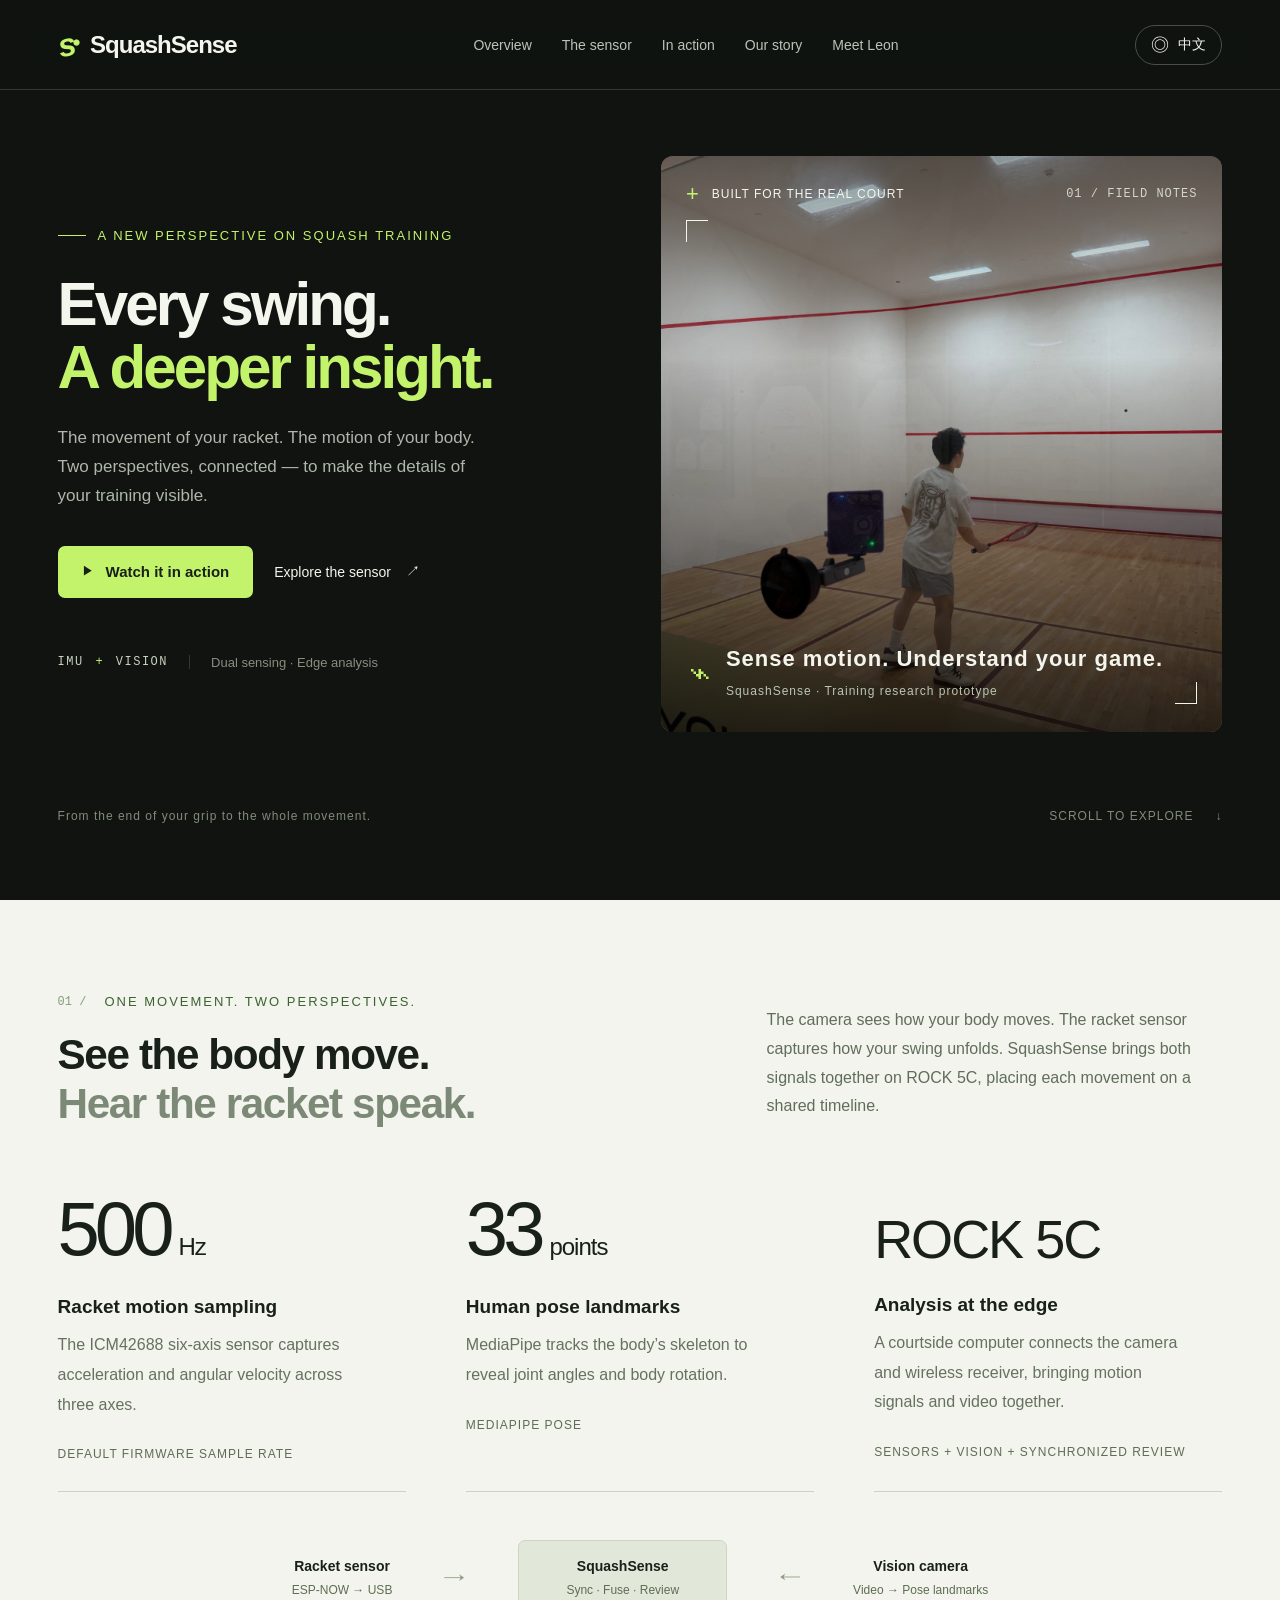
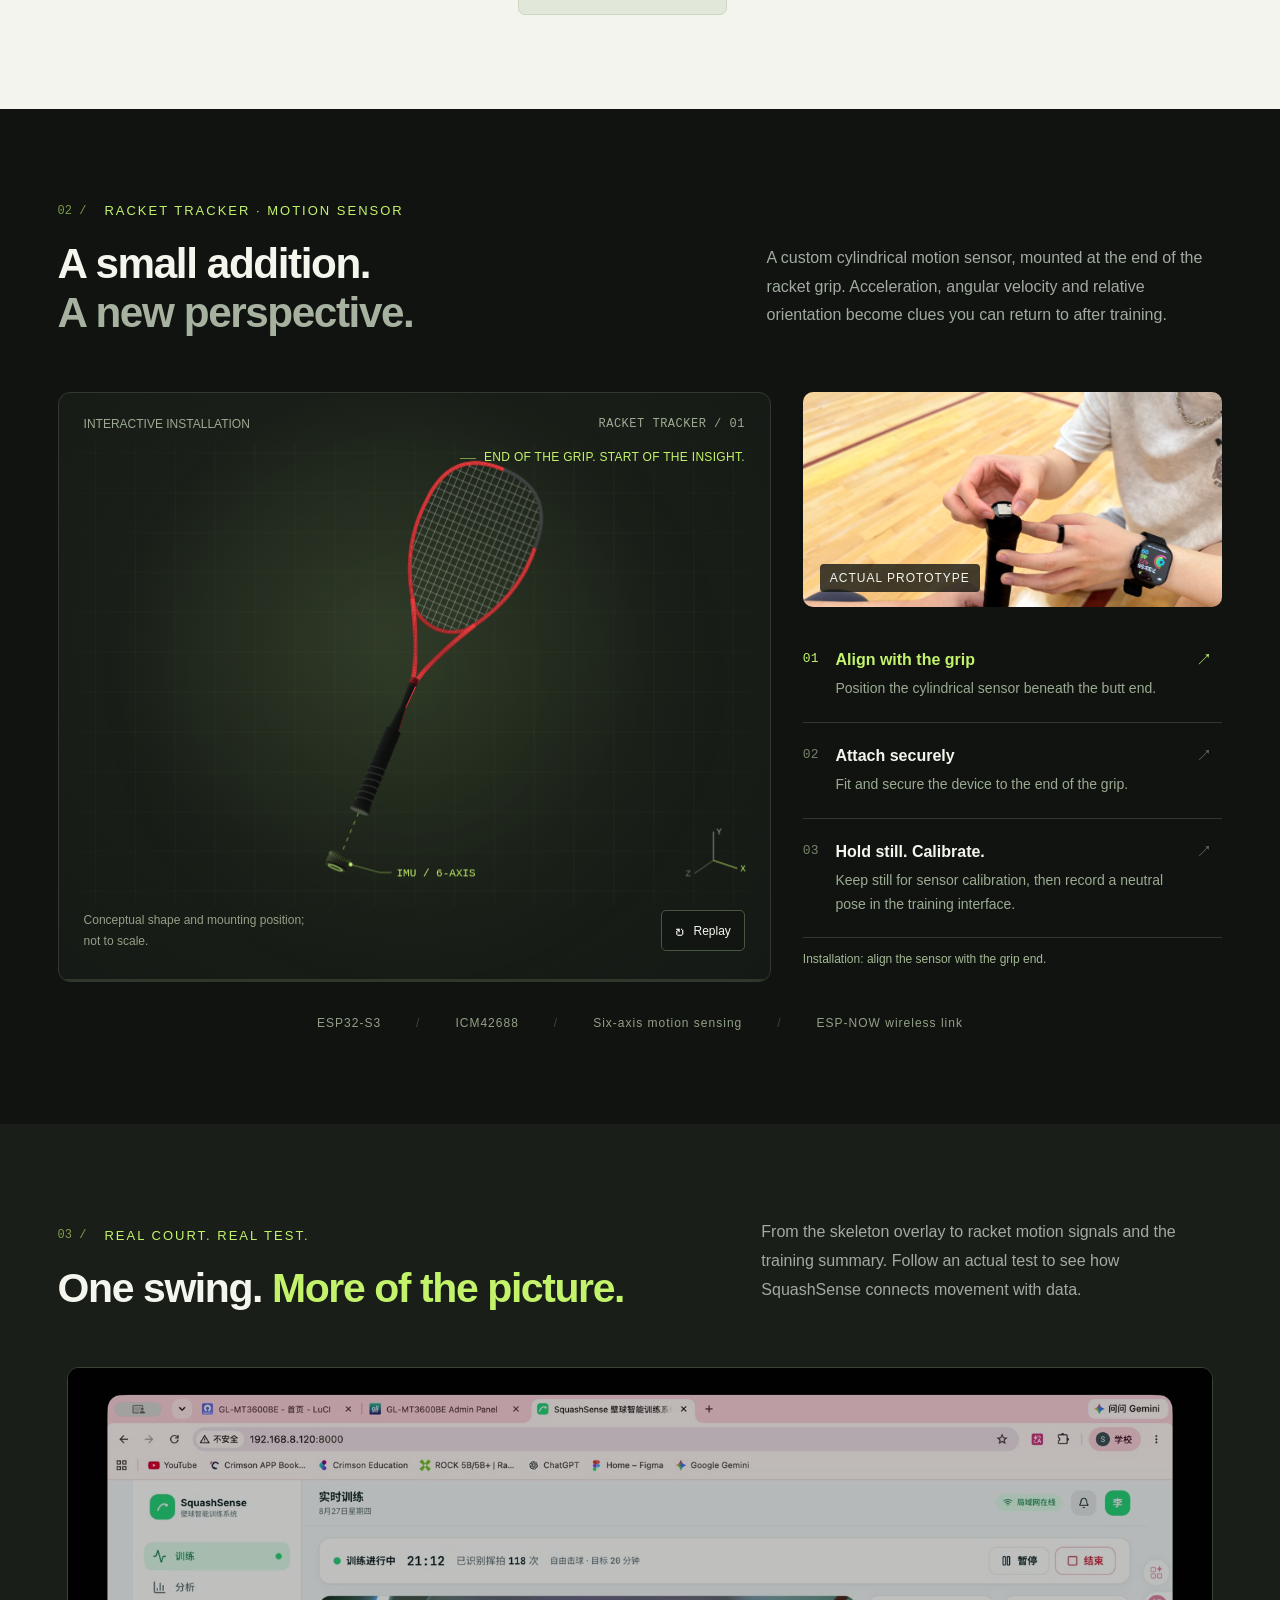
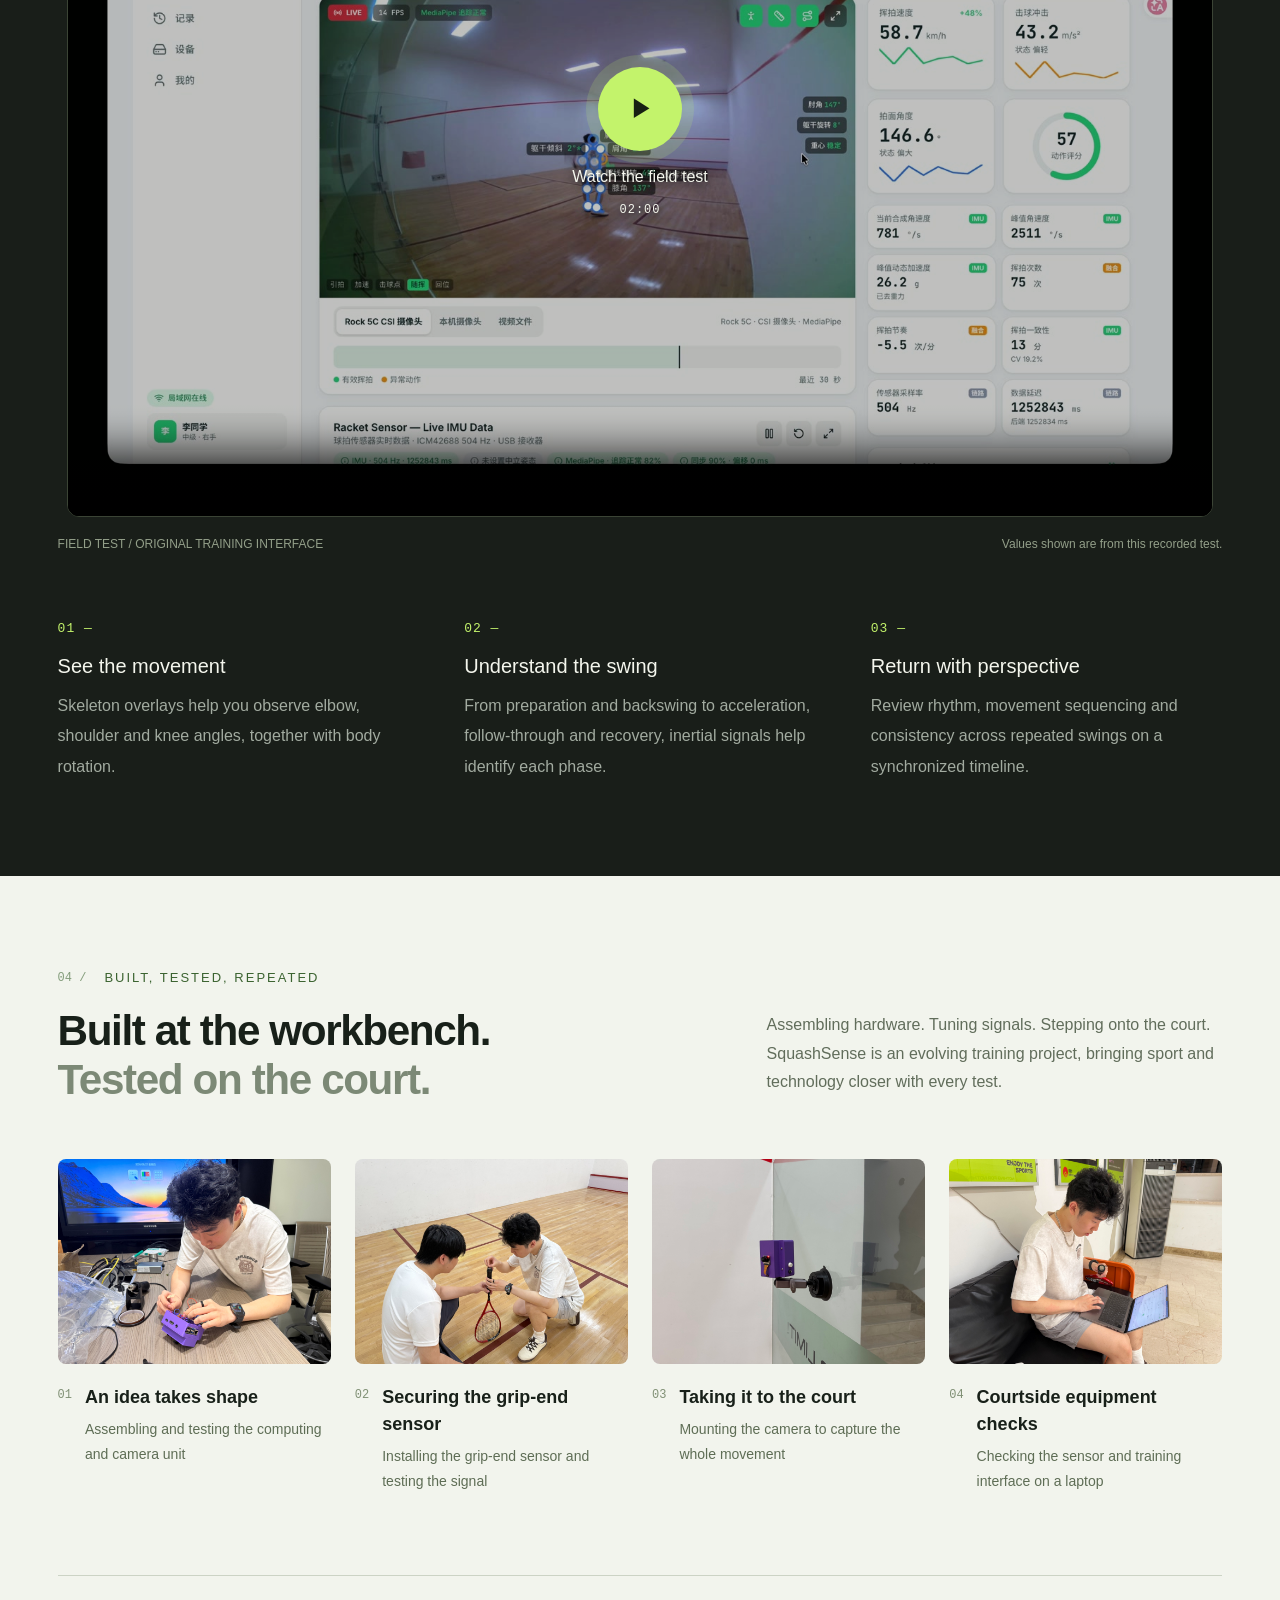
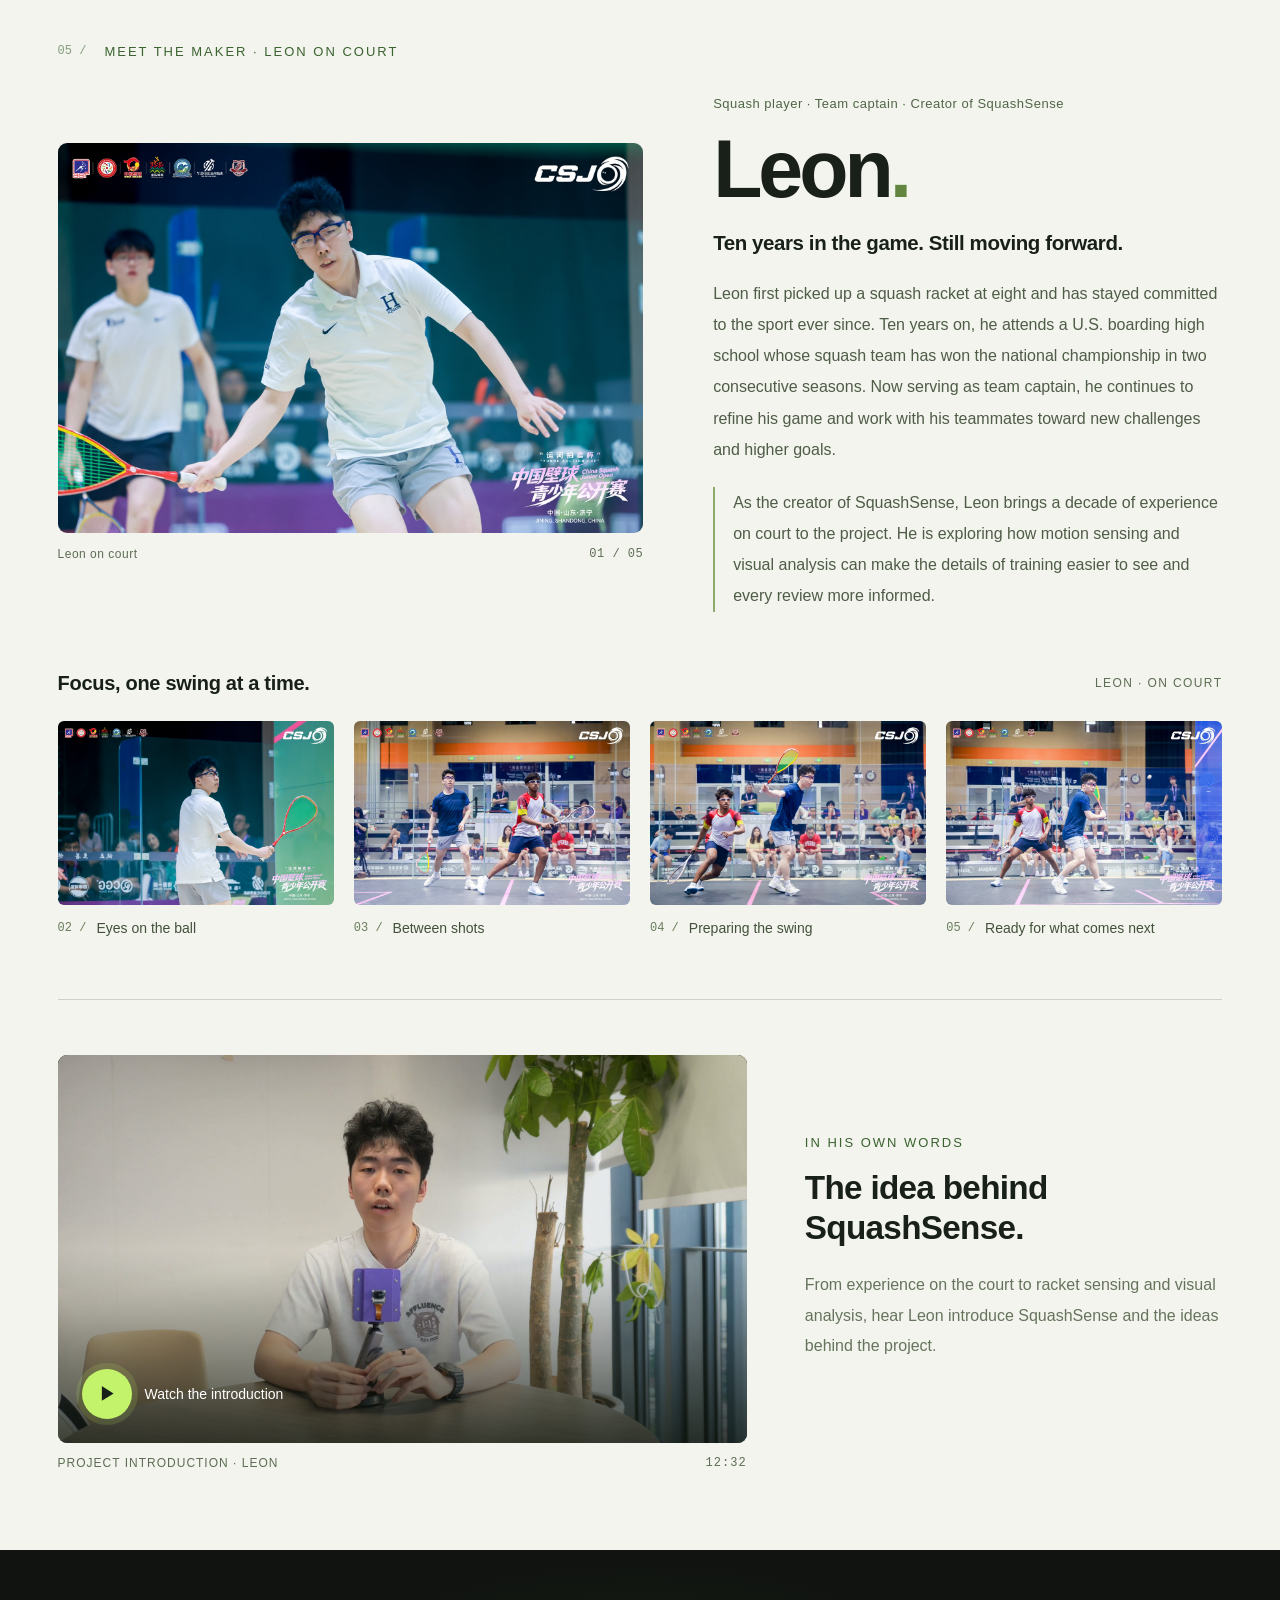
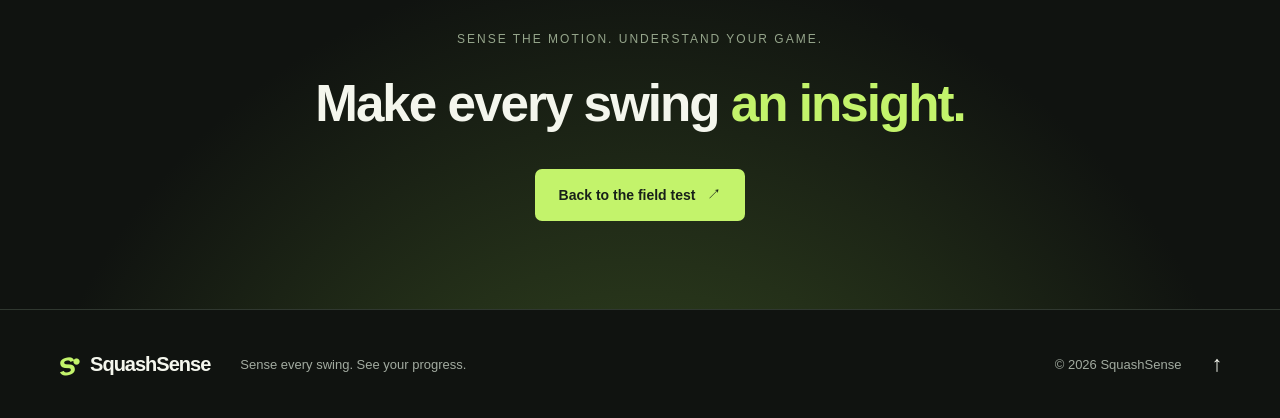
==== index.html @ 77f7064f "Publish SquashSense bilingual project website" ====
<!doctype html>
<html lang="zh-CN">
<head>
<meta charset="UTF-8"><meta name="viewport" content="width=device-width,initial-scale=1">
<meta name="theme-color" content="#101310"><meta name="description" content="SquashSense 将球拍惯性传感器与摄像头人体姿态结合，在 ROCK 5C 上呈现更完整的壁球训练视角。">
<title>SquashSense — 让每一次挥拍，都有迹可循</title>
<link rel="icon" type="image/svg+xml" href="data:image/svg+xml,%3Csvg xmlns='http://www.w3.org/2000/svg' viewBox='0 0 32 32'%3E%3Crect width='32' height='32' rx='9' fill='%23c3f36b'/%3E%3Cpath d='M23 9H13a4 4 0 0 0 0 8h6a3 3 0 0 1 0 6H9' stroke='%23101310' stroke-width='4' fill='none'/%3E%3C/svg%3E">
<link rel="stylesheet" href="styles/main.css?v=20261002-intro-v6">
<script type="module" src="js/main.js?v=20261002-intro-v6"></script>
</head>
<body>
<a class="skip-link" href="#overview" data-i18n="skip">跳转到内容</a>
<header class="site-header"><a class="brand" href="#" aria-label="SquashSense"><span class="brand-icon">s<span>•</span></span>SquashSense</a><nav aria-label="主导航" data-i18n-aria="navLabel"><a href="#overview" data-i18n="navOverview">项目概览</a><a href="#sensor" data-i18n="navSensor">球拍传感器</a><a href="#demo" data-i18n="navDemo">实测演示</a><a href="#story" data-i18n="navStory">项目背后</a><a href="#author" data-i18n="navAuthor">关于作者</a></nav><button class="lang-switch" type="button" aria-label="Switch to English"><span class="language-icon">◎</span><span id="lang-label">EN</span></button></header>
<main>
<section class="hero" id="overview">
<div class="hero-copy"><div class="eyebrow"><span class="eyebrow-line"></span><span data-i18n="heroEyebrow">为壁球训练，多一个视角</span></div><h1 data-i18n-html="heroTitle">让每一次挥拍，<br><span>都有迹可循。</span></h1><p class="hero-description" data-i18n="heroDescription">球拍的姿态，身体的动作。将两种视角连接起来，让训练中看不见的细节，变得清晰。</p><div class="hero-actions"><a class="button button-lime" href="#demo"><span class="play-small">▶</span><span data-i18n="watchDemo">观看实测演示</span></a><a class="text-link" href="#sensor"><span data-i18n="exploreSensor">探索球拍传感器</span><span>↗</span></a></div><div class="hero-tech"><span>IMU <i>+</i> VISION</span><span data-i18n="heroTech">双源感知 · 边缘端分析</span></div></div>
<div class="hero-visual"><img src="assets/hero.jpg" alt="壁球训练监测原型实物" data-i18n-alt="heroAlt" fetchpriority="high"><div class="visual-shade"></div><div class="visual-topline"><span class="small-cross">+</span><span data-i18n="heroVisualLabel">从真实球场出发</span><span class="visual-number">01 / FIELD NOTES</span></div><div class="hero-caption"><span class="caption-symbol">⌁</span><div><span class="caption-title" data-i18n="heroCaption">感知动作，理解挥拍。</span><span class="caption-sub" data-i18n="heroCaptionSub">SquashSense · 训练监测原型</span></div></div><div class="image-corner corner-tl"></div><div class="image-corner corner-br"></div></div>
<div class="hero-bottom"><span data-i18n="heroBottom">从拍柄末端，到完整动作。</span><a href="#approach"><span data-i18n="scrollExplore">向下探索</span><span>↓</span></a></div>
</section>

<section class="approach section-light" id="approach">
<div class="section-heading"><div><div class="eyebrow"><span class="section-index">01 /</span><span data-i18n="approachEyebrow">完整的动作，需要两种视角</span></div><h2 data-i18n-html="approachTitle">看见身体的动作。<br><span>也听见球拍的语言。</span></h2></div><p data-i18n="approachDescription">摄像头观察身体如何移动，球拍传感器记录挥拍如何发生。SquashSense 将两种信号汇聚到 ROCK 5C，在同一条时间线上理解一次完整的挥拍。</p></div>
<div class="capabilities"><article><span class="stat-value">500<span>Hz</span></span><h3 data-i18n="stat1Title">球拍运动采样</h3><p data-i18n="stat1Description">ICM42688 六轴惯性传感器，捕捉三轴加速度与角速度。</p><span class="stat-foot" data-i18n="stat1Note">固件默认采样配置</span></article><article><span class="stat-value">33<span data-i18n="landmarksUnit">个</span></span><h3 data-i18n="stat2Title">人体姿态关键点</h3><p data-i18n="stat2Description">通过 MediaPipe 追踪人体骨架，观察关节角度和身体转动。</p><span class="stat-foot">MEDIAPIPE POSE</span></article><article><span class="stat-value stat-text">ROCK 5C</span><h3 data-i18n="stat3Title">边缘端融合分析</h3><p data-i18n="stat3Description">在场边连接摄像头和无线接收器，汇聚运动信号与训练画面。</p><span class="stat-foot" data-i18n="stat3Note">传感器 + 视觉 + 同步复盘</span></article></div>
<div class="signal-path"><span><b data-i18n="pathSensor">球拍传感器</b><small>ESP-NOW → USB</small></span><i>↘</i><span class="path-center"><b>SquashSense</b><small data-i18n="pathCenter">同步 · 融合 · 复盘</small></span><i>↙</i><span><b data-i18n="pathCamera">视觉摄像头</b><small data-i18n="pathCameraSmall">视频帧 → 人体关键点</small></span></div>
</section>
<section class="sensor-section" id="sensor">
<div class="section-heading"><div><div class="eyebrow"><span class="section-index">02 /</span><span data-i18n="sensorEyebrow">RACKET TRACKER · 球拍传感器</span></div><h2 data-i18n-html="sensorTitle">小小一枚。<br><span>感知每次挥拍。</span></h2></div><p data-i18n="sensorDescription">自制圆柱形姿态传感器，固定在球拍握柄底部。让球拍的加速度、角速度和相对姿态，成为可以回看的训练线索。</p></div>
<div class="installation-layout"><div class="installation-view"><div class="canvas-top"><span data-i18n="installView">交互安装示意</span><span class="mono">RACKET TRACKER / 01</span></div><canvas id="installation-canvas" role="img" aria-label="三维安装示意：红黑配色、带横桥和开放式三角拍喉的壁球拍，圆柱形传感器从握柄下方移动并固定到拍柄底部" data-i18n-aria="canvasAlt"></canvas><span class="canvas-label" data-i18n="canvasLabel">拍柄底部 · 感知起点</span><div class="canvas-bottom"><span data-i18n="installDisclaimer">外形与安装位置示意，非精确尺寸模型</span><button class="replay-button" id="replay-install" type="button"><span>↻</span><span data-i18n="replay">重播动画</span></button></div><div class="animation-progress"><span id="animation-progress"></span></div></div>
<div class="installation-info"><div class="sensor-photo"><img src="assets/installation.jpg" alt="在球拍握柄底部安装圆形姿态传感器的近景" data-i18n-alt="sensorPhotoAlt" loading="lazy"><span data-i18n="realPrototype">实物原型</span></div><div class="installation-steps" aria-label="安装步骤" data-i18n-aria="stepsLabel"><button class="step active" data-step="0" aria-pressed="true"><span class="step-number">01</span><span><strong data-i18n="step1Title">对准拍柄底部</strong><small data-i18n="step1Description">圆柱传感器与握柄末端对齐。</small></span><i>↗</i></button><button class="step" data-step="1" aria-pressed="false"><span class="step-number">02</span><span><strong data-i18n="step2Title">贴合并固定</strong><small data-i18n="step2Description">将装置稳固安装在拍柄底部。</small></span><i>↗</i></button><button class="step" data-step="2" aria-pressed="false"><span class="step-number">03</span><span><strong data-i18n="step3Title">静置校准，开始感知</strong><small data-i18n="step3Description">静置完成传感器校准，再在训练界面记录中立姿态。</small></span><i>↗</i></button></div><div class="installation-status" aria-live="polite" id="installation-status"></div></div></div>
<div class="sensor-specs"><span>ESP32-S3</span><span>ICM42688</span><span data-i18n="sixAxis">六轴运动感知</span><span data-i18n="wireless">ESP-NOW 无线传输</span></div>
</section>
<section class="demo-section" id="demo"><div class="section-heading"><div><div class="eyebrow"><span class="section-index">03 /</span><span data-i18n="demoEyebrow">真实球场 · 实际测试</span></div><h2 data-i18n-html="demoTitle">一次挥拍，<span>不止一个画面。</span></h2></div><p data-i18n="demoDescription">从人体骨架叠加，到球拍运动信号，再到训练结果。跟随一段实际测试，看看 SquashSense 如何连接动作与数据。</p></div>
<div class="video-shell"><video id="training-video" controls playsinline preload="none" poster="assets/video-poster.jpg" aria-label="SquashSense 实际训练演示视频" data-i18n-aria="videoLabel"><source src="assets/training-demo.mp4" type="video/mp4"><span data-i18n="videoUnsupported">浏览器暂不支持视频播放。</span></video><button class="video-play" id="play-demo" aria-label="播放实测演示" data-i18n-aria="playDemo"><span class="big-play">▶</span><span data-i18n="videoPlayLabel">播放实测演示</span><small>02:00</small></button></div><div class="video-meta"><span data-i18n="videoMeta">实测录屏 / 原始训练界面</span><span data-i18n="videoNote">界面数值为该次测试的展示结果</span></div><p id="video-error" class="media-error" hidden data-i18n="videoError">视频暂时无法播放，请稍后重试。</p>
<div class="insight-grid"><article><span class="insight-icon">01 —</span><h3 data-i18n="insight1Title">动作，看得更清楚</h3><p data-i18n="insight1Description">在训练画面上叠加骨架，观察肘、肩、膝关节角度与身体转动。</p></article><article><span class="insight-icon">02 —</span><h3 data-i18n="insight2Title">挥拍，拆开来理解</h3><p data-i18n="insight2Description">从准备、引拍到加速、随挥与回位，结合惯性信号分析挥拍阶段。</p></article><article><span class="insight-icon">03 —</span><h3 data-i18n="insight3Title">训练，留下复盘线索</h3><p data-i18n="insight3Description">通过同步时间轴与训练记录，回看节奏、发力时序和重复挥拍的一致性。</p></article></div>
</section>
<section class="story-section section-light" id="story"><div class="section-heading"><div><div class="eyebrow"><span class="section-index">04 /</span><span data-i18n="storyEyebrow">BUILT, TESTED, REPEATED</span></div><h2 data-i18n-html="storyTitle">从工作台出发，<br><span>在球场上找到答案。</span></h2></div><p data-i18n="storyDescription">组装硬件、调试信号、走进球场。SquashSense 是一个持续迭代的训练监测项目，每一次测试，都让运动与技术更近一步。</p></div>
<div class="story-gallery"><figure><div class="photo-wrap"><img src="assets/assembly.jpg" alt="在工作台组装紫色外壳内的计算与摄像头装置" data-i18n-alt="assemblyAlt" loading="lazy"></div><figcaption><span>01</span><div><h3 data-i18n="gallery1Title">把想法装进硬件</h3><p data-i18n="gallery1Description">计算单元与摄像头的组装调试</p></div></figcaption></figure><figure><div class="photo-wrap"><img src="assets/grip-mount.jpg" alt="在壁球场内将传感器固定在球拍握柄末端" data-i18n-alt="installationPhotoAlt" loading="lazy"></div><figcaption><span>02</span><div><h3 data-i18n="gallery2Title">将传感器固定在球拍末端</h3><p data-i18n="gallery2Description">拍柄末端的安装与信号测试</p></div></figcaption></figure><figure><div class="photo-wrap"><img src="assets/rock5c.jpg" alt="固定在壁球场玻璃上的紫色 ROCK 5C 视觉设备" data-i18n-alt="rockAlt" loading="lazy"></div><figcaption><span>03</span><div><h3 data-i18n="gallery3Title">在真实球场验证</h3><p data-i18n="gallery3Description">固定视觉设备，捕捉完整动作</p></div></figcaption></figure><figure><div class="photo-wrap"><img src="assets/testing.jpg" alt="在球场边使用笔记本电脑调试球拍传感器" data-i18n-alt="debuggingPhotoAlt" loading="lazy"></div><figcaption><span>04</span><div><h3 data-i18n="gallery4Title">在场边调试设备</h3><p data-i18n="gallery4Description">连接电脑，检查传感器与训练界面</p></div></figcaption></figure></div>
<section class="author-profile" id="author" aria-labelledby="author-name">
<div class="author-eyebrow eyebrow"><span class="section-index">05 /</span><span data-i18n="authorEyebrow">认识作者 · 球场上的 LEON</span></div>
<div class="author-intro">
<figure class="author-lead-photo"><img src="assets/author/leon-court.jpg" alt="Leon 在壁球场上专注挥拍的比赛瞬间" data-i18n-alt="authorLeadAlt" width="1800" height="1200" loading="lazy"><figcaption><span data-i18n="authorPhotoLabel">球场上的 Leon</span><span>01 / 05</span></figcaption></figure>
<div class="author-bio"><p class="author-role" data-i18n="authorRole">壁球运动员 · 校队队长 · SquashSense 作者</p><h2 id="author-name">Leon<span>.</span></h2><h3 data-i18n="authorHeadline">十年热爱，始终在场。</h3><p data-i18n="authorBiography">Leon 从八岁开始接触壁球，十年来始终坚持训练与比赛。如今，他就读于美国一所寄宿高中，所在校队已连续两个赛季夺得全国冠军。本学年，他担任校队队长，在继续打磨个人技术的同时，与队友共同迎接新的挑战，向更高的竞技目标迈进。</p><p class="author-project" data-i18n="authorProject">作为 SquashSense 的作者，他把十年的球场经验带入项目，探索如何通过运动感知与视觉分析，让训练中的细节更清晰，让每一次复盘更有依据。</p></div>
</div>
<div class="author-gallery-header"><h3 data-i18n="authorGalleryTitle">专注，落在每一次挥拍。</h3><span data-i18n="authorGalleryLabel">LEON · 球场影像</span></div>
<div class="author-gallery">
<figure><img src="assets/author/leon-focus.jpg" alt="Leon 身穿白色球衣，持拍注视来球" data-i18n-alt="authorFocusAlt" width="1800" height="1200" loading="lazy"><figcaption><span>02 /</span><span data-i18n="authorFocusCaption">注视来球</span></figcaption></figure>
<figure><img src="assets/author/leon-rally.jpg" alt="壁球比赛中，两位球员注视来球并准备下一拍" data-i18n-alt="authorRallyAlt" width="1800" height="1200" loading="lazy"><figcaption><span>03 /</span><span data-i18n="authorRallyCaption">回合之间</span></figcaption></figure>
<figure><img src="assets/author/leon-backswing.jpg" alt="Leon 在比赛中举起球拍，准备挥拍击球" data-i18n-alt="authorBackswingAlt" width="1800" height="1200" loading="lazy"><figcaption><span>04 /</span><span data-i18n="authorBackswingCaption">引拍准备</span></figcaption></figure>
<figure><img src="assets/author/leon-next-shot.jpg" alt="Leon 在球场上调整站位，准备迎接下一拍" data-i18n-alt="authorNextAlt" width="1800" height="1200" loading="lazy"><figcaption><span>05 /</span><span data-i18n="authorNextCaption">专注下一拍</span></figcaption></figure>
</div>
<div class="creator-block" id="project-intro">
<div class="creator-media">
<div class="creator-image"><img src="assets/author-intro-poster.jpg" alt="Leon 展示摄像头与运动传感硬件，介绍 SquashSense 项目" data-i18n-alt="creatorAlt" width="1920" height="1080" loading="lazy"><button class="creator-play" id="play-creator" type="button" aria-label="播放 Leon 的项目介绍视频" data-i18n-aria="creatorPlayAria" hidden><span class="creator-play-icon" aria-hidden="true">▶</span><span data-i18n="creatorPlay">观看项目介绍</span></button></div>
<div class="creator-video-meta"><span data-i18n="creatorVideoMeta">项目介绍 · LEON</span><span>12:32</span></div>
<p class="creator-video-error" id="creator-video-error" role="status" data-i18n="creatorError" hidden>视频暂时无法播放，请稍后重试。</p>
</div>
<div class="creator-copy"><span class="eyebrow" data-i18n="creatorEyebrow">听作者讲述</span><h2 data-i18n-html="creatorTitle">听 Leon 讲述，<br>SquashSense 的诞生。</h2><p data-i18n="creatorDescription">从球场上的训练体验，到球拍传感器与视觉分析，听 Leon 介绍 SquashSense，了解这个项目背后的想法与探索。</p></div>
</div>
</section>
</section>
<section class="closing"><span class="eyebrow" data-i18n="closingEyebrow">SENSE THE MOTION. UNDERSTAND YOUR GAME.</span><h2 data-i18n-html="closingTitle">让进步，<span>有迹可循。</span></h2><a href="#demo" class="button button-lime"><span data-i18n="closingCta">回到真实训练现场</span><span>↗</span></a></section>
</main>
<footer class="site-footer"><a class="brand" href="#"><span class="brand-icon">s<span>•</span></span>SquashSense</a><span data-i18n="footerText">感知每次挥拍，让进步有迹可循。</span><span class="footer-note">© 2026 SquashSense</span><a href="#" aria-label="回到顶部" data-i18n-aria="backTop">↑</a></footer>
</body></html>
---- styles/main.css ----
:root{--bg:#101310;--panel:#191d19;--panel-light:#222822;--lime:#c3f36b;--text:#f4f6ed;--muted:#a2aba0;--border:#303830;--white:#fafbf7;--ink:#182019;--radius:20px;font-family:Inter,'Helvetica Neue','PingFang SC','Microsoft YaHei',Arial,sans-serif;color:var(--text);background:var(--bg);font-synthesis:none}*{box-sizing:border-box}html{scroll-behavior:smooth;scroll-padding-top:92px}body{margin:0}a{color:inherit;text-decoration:none}button{font:inherit;color:inherit;cursor:pointer}button,a{-webkit-tap-highlight-color:transparent}button:focus-visible,a:focus-visible,input:focus-visible,video:focus-visible{outline:3px solid var(--lime);outline-offset:5px}button{border:0}img{display:block;max-width:100%}button:disabled{cursor:default}h1,h2,h3,p{margin:0}button,a{touch-action:manipulation}.site-header{height:90px;padding:0 4.5%;display:flex;align-items:center;justify-content:space-between;border-bottom:1px solid var(--border);background:rgba(16,19,16,.95);position:sticky;top:0;z-index:20;backdrop-filter:blur(14px)}.brand{font-size:24px;font-weight:650;letter-spacing:-1px;display:flex;align-items:center;gap:10px;white-space:nowrap}.brand-icon{display:inline-flex;align-items:center;font-size:32px;font-weight:800;font-style:italic;color:var(--lime);letter-spacing:-5px;transform:rotate(-12deg);margin-right:5px;line-height:1}.brand-icon span{font-size:22px;margin-left:2px}.brand-tm{font-size:12px;align-self:flex-start;margin:2px 0 0 -5px}.site-header nav{display:flex;gap:30px;font-size:14px;color:#bcc3b9}.site-header nav a:hover{color:var(--lime)}.lang-switch{display:flex;gap:9px;align-items:center;background:transparent;border:1px solid #465044;border-radius:30px;padding:10px 15px;min-width:79px;justify-content:center;font-size:14px}.language-icon{font-size:18px;line-height:1}.hero{padding:66px 4.5% 0;display:grid;grid-template-columns:1fr 1.03fr;column-gap:5%;min-height:calc(100vh - 90px);max-width:1800px;margin:auto}.hero-copy{padding:35px 0 25px;display:flex;flex-direction:column;align-items:flex-start;justify-content:center}.eyebrow{font-size:13px;letter-spacing:2px;display:flex;align-items:center;gap:12px;color:var(--lime);font-weight:500}.eyebrow-line{height:1px;width:28px;background:currentColor}h1{font-size:clamp(44px,4.4vw,78px);line-height:1.3;letter-spacing:-2.7px;font-weight:650;margin-top:30px}h1 span{color:var(--lime)}.hero-description{font-size:17px;line-height:1.9;color:#aeb7aa;max-width:430px;margin-top:25px}.hero-actions{display:flex;gap:26px;align-items:center;margin-top:35px}.button{display:inline-flex;justify-content:center;align-items:center;gap:12px;font-size:15px;font-weight:550;border-radius:7px;padding:17px 24px;min-height:52px;transition:background .2s,transform .2s}.button:hover{transform:translateY(-2px)}.button-lime{background:var(--lime);color:var(--ink)}.button-lime:hover{background:#d4ff8d}.play-small{font-size:12px}.text-link{display:inline-flex;gap:15px;align-items:center;font-size:14px;white-space:nowrap}.text-link:hover{color:var(--lime)}.hero-tech{margin-top:57px;display:flex;align-items:center;gap:21px;font-size:13px;color:#858f80}.hero-tech span:first-child{font-family:monospace;letter-spacing:1.5px;color:#c7d2bf;font-size:12px;border-right:1px solid var(--border);padding-right:21px}.hero-tech i{font-style:normal;color:var(--lime);padding:0 3px}.hero-visual{min-height:475px;position:relative;border-radius:12px;overflow:hidden;background:#242b20}.hero-visual>img{height:100%;width:100%;object-fit:cover}.visual-shade{position:absolute;inset:0;background:linear-gradient(180deg,rgba(0,0,0,.36),transparent 35%,rgba(0,0,0,.75))}.visual-topline{position:absolute;top:25px;left:25px;right:25px;display:flex;gap:12px;align-items:center;font-size:12px;letter-spacing:1px}.small-cross{color:var(--lime);font-size:22px}.visual-number{margin-left:auto;font-family:monospace;font-size:12px;color:#d1d7c9}.hero-caption{position:absolute;left:30px;bottom:34px;display:flex;align-items:center;gap:15px}.caption-symbol{color:var(--lime);font-size:40px;line-height:1}.caption-title{display:block;font-size:22px;font-weight:550;letter-spacing:1px}.caption-sub{display:block;color:#bcc5b4;font-size:12px;margin-top:9px;letter-spacing:1px}.image-corner{position:absolute;width:22px;height:22px;border-color:var(--lime)}.corner-tl{top:64px;left:25px;border-top:1px solid;border-left:1px solid}.corner-br{bottom:28px;right:25px;border-bottom:1px solid;border-right:1px solid}.hero-bottom{grid-column:1/-1;display:flex;justify-content:space-between;align-items:center;color:#808c7b;font-size:12px;letter-spacing:1px;min-height:94px}.hero-bottom a{display:flex;gap:22px}.site-footer{display:flex;align-items:center;gap:30px;padding:38px 4.5%;border-top:1px solid var(--border);font-size:13px;color:var(--muted)}.site-footer>.brand{color:var(--text);font-size:20px}.footer-note{margin-left:auto}.site-footer>a:last-child{font-size:22px;color:var(--text)}.skip-link{position:fixed;left:20px;top:-80px;z-index:40;background:var(--lime);color:var(--ink);padding:15px}.skip-link:focus{top:12px}@media(min-width:1600px){.hero{min-height:800px}.hero-visual{min-height:570px}}@media(max-width:1050px){.site-header nav{gap:20px}.hero{column-gap:4%;padding-top:30px}.hero-actions{gap:18px}.hero h1{font-size:46px;letter-spacing:-2px}.hero-description{font-size:16px}.hero-tech{gap:12px}.hero-visual{min-height:480px}.visual-number{display:none}.hero-actions .button{padding:16px}.text-link{font-size:13px;gap:8px}}@media(max-width:760px){html{scroll-padding-top:78px}.site-header{height:76px;padding:0 6%}.brand{font-size:21px}.site-header nav{display:none}.hero{padding:25px 6% 0;display:flex;flex-direction:column;min-height:auto}.hero-copy{padding-top:16px;padding-bottom:37px}.hero h1{font-size:clamp(36px,8.8vw,58px);line-height:1.3;margin-top:23px;letter-spacing:-1.8px}.eyebrow{font-size:12px;letter-spacing:1.4px}.hero-description{max-width:440px;font-size:16px;margin-top:20px}.hero-actions{margin-top:26px;gap:21px;flex-wrap:wrap}.hero-tech{margin-top:30px}.hero-visual{height:440px;min-height:0}.hero-bottom{min-height:80px;font-size:12px}.hero-caption{left:25px;bottom:26px}.caption-title{font-size:21px}.site-footer{flex-wrap:wrap;padding:30px 6%;gap:20px}.site-footer>span:first-of-type{flex-basis:100%;order:3}.footer-note{font-size:12px}.site-footer>a:last-child{display:none}}@media(prefers-reduced-motion:reduce){html{scroll-behavior:auto}*,*:before,*:after{animation-duration:.01ms!important;transition-duration:.01ms!important}}
section[id]{scroll-margin-top:6px}.approach,.sensor-section,.demo-section,.story-section{padding:94px 4.5%}.section-light{background:#f2f4ed;color:var(--ink)}.section-heading{display:grid;grid-template-columns:1.3fr 1fr;gap:10%;align-items:end;margin-bottom:55px}.section-heading h2,h2{font-size:clamp(32px,3.3vw,52px);font-weight:550;line-height:1.4;letter-spacing:-1.5px}.section-heading h2{margin-top:22px}.section-heading h2 span{color:#a6b29f}.section-heading>p{max-width:470px;font-size:16px;line-height:1.95;color:var(--muted);padding-bottom:7px}.section-index{font-family:monospace;font-size:12px;letter-spacing:0;opacity:.6;margin-right:6px}.section-light .eyebrow{color:#3b6330}.section-light h2 span{color:#7c8976}.section-light .section-heading>p{color:#616d5b}.capabilities{display:grid;grid-template-columns:repeat(3,1fr);gap:60px;margin-top:30px}.capabilities article{padding:0 0 30px;border-bottom:1px solid #ccd2c5}.stat-value{font-size:76px;letter-spacing:-5px;font-weight:450;line-height:1.2;display:block;margin-bottom:22px}.stat-value>span{font-size:24px;letter-spacing:-1px;margin-left:9px}.stat-text{font-size:54px;letter-spacing:-2px;padding-top:24px}.capabilities h3{font-size:19px;font-weight:600;margin-bottom:12px}.capabilities p{font-size:15px;line-height:1.85;color:#66725f;max-width:320px;min-height:56px}.stat-foot{font-size:12px;display:block;color:#728069;margin-top:28px;letter-spacing:1px}.signal-path{display:flex;align-items:center;justify-content:center;gap:52px;margin:48px auto 0}.signal-path>span{display:flex;flex-direction:column;gap:9px;text-align:center}.signal-path b{font-size:14px;font-weight:550}.signal-path small{font-size:12px;color:#728069}.signal-path i{font-style:normal;font-size:22px;color:#8c9d7f;transform:rotate(-45deg)}.signal-path>i:nth-of-type(2){transform:rotate(45deg)}.signal-path .path-center{padding:17px 47px;background:#e2e8d9;border:1px solid #ccd7c2;border-radius:7px}.sensor-section{background:#101310}.installation-layout{display:grid;grid-template-columns:minmax(0,1.7fr) minmax(300px,1fr);gap:32px}.installation-view{position:relative;min-height:590px;border:1px solid var(--border);border-radius:12px;background:radial-gradient(ellipse at 45% 40%,#2b3426 0,#191e18 50%,#151915 100%);overflow:hidden}.canvas-top{display:flex;justify-content:space-between;position:absolute;z-index:1;left:25px;right:25px;top:24px;font-size:12px;color:#9caa92;pointer-events:none}.mono{font-family:monospace;font-size:12px;letter-spacing:.5px}.installation-view canvas{width:100%;height:100%;display:block;position:absolute;inset:0}.canvas-label{position:absolute;left:28px;bottom:119px;font-size:13px;color:#c3f36b;pointer-events:none;letter-spacing:1px}.canvas-label:before{content:'';display:inline-block;width:35px;height:1px;background:#769a4c;vertical-align:middle;margin-right:13px}.canvas-bottom{position:absolute;bottom:30px;left:25px;right:25px;display:flex;align-items:center;justify-content:space-between;gap:12px}.canvas-bottom>span{font-size:12px;color:#94a087;max-width:230px;line-height:1.7}.replay-button{background:rgba(16,19,16,.6);border:1px solid #485540;border-radius:5px;padding:10px 13px;display:flex;gap:8px;align-items:center;font-size:12px;white-space:nowrap}.replay-button:hover{border-color:var(--lime);color:var(--lime)}.replay-button>span:first-child{font-size:19px;line-height:1}.animation-progress{height:2px;position:absolute;bottom:0;left:0;width:100%;background:#2f3828}.animation-progress>span{display:block;height:100%;width:0;background:var(--lime)}.installation-info{display:flex;flex-direction:column;min-width:0}.sensor-photo{height:215px;border-radius:10px;overflow:hidden;position:relative;background:#242b20}.sensor-photo img{width:100%;height:100%;object-fit:cover;object-position:50% 57%}.sensor-photo>span{position:absolute;bottom:15px;left:17px;padding:7px 10px;background:rgba(16,19,16,.78);font-size:12px;border-radius:4px;letter-spacing:1px}.installation-steps{display:flex;flex-direction:column;margin-top:20px}.step{display:flex;align-items:flex-start;text-align:left;padding:21px 10px 21px 0;background:transparent;border-bottom:1px solid var(--border);gap:17px;transition:opacity .2s}.step-number{font-family:monospace;font-size:13px;color:#76846a;padding-top:3px}.step strong{font-size:17px;font-weight:550;line-height:1.5;display:block}.step small{display:block;font-size:13px;color:#9caa92;margin-top:5px;line-height:1.7}.step i{font-style:normal;margin-left:auto;color:#67725d;line-height:1.5}.step.active .step-number,.step.active strong,.step.active i{color:var(--lime)}.step:not(.active):hover strong{color:#d1ddc8}.installation-status{font-size:12px;color:#a5b894;padding-top:14px;min-height:33px}.sensor-specs{display:flex;gap:35px;justify-content:center;align-items:center;margin-top:34px;font-size:12px;letter-spacing:1px;color:#93a087}.sensor-specs span+span:before{content:'/';color:#3d4935;margin-right:35px}.demo-section{background:#191e19}.demo-section .section-heading{grid-template-columns:1.4fr 1fr;gap:5%}.demo-section h2{font-size:clamp(31px,3.2vw,50px)}.demo-section h2 span{color:var(--lime)}.video-shell{position:relative;background:#090c09;border-radius:12px;overflow:hidden;aspect-ratio:1624/1062;max-height:750px;display:flex;align-items:center;justify-content:center;border:1px solid #3b4435}.video-shell video{width:100%;height:100%;object-fit:contain;display:block}.video-play{position:absolute;inset:0;width:100%;display:flex;flex-direction:column;align-items:center;justify-content:center;gap:17px;background:rgba(0,0,0,.25);text-shadow:0 2px 12px #000;font-size:16px}.video-play[hidden]{display:none}.big-play{width:84px;height:84px;display:flex;align-items:center;justify-content:center;border-radius:50%;background:var(--lime);color:#172013;font-size:24px;padding-left:5px;text-shadow:none;box-shadow:0 0 0 12px rgba(195,243,107,.16);transition:transform .2s}.video-play:hover .big-play{transform:scale(1.08)}.video-play small{font-family:monospace;font-size:12px;letter-spacing:1px}.video-meta{display:flex;justify-content:space-between;color:#939f89;font-size:12px;line-height:1.7;margin-top:17px;gap:20px}.insight-grid{display:grid;grid-template-columns:repeat(3,1fr);gap:55px;margin-top:64px}.insight-icon{color:var(--lime);font-family:monospace;font-size:13px;letter-spacing:1px}.insight-grid h3{font-size:20px;font-weight:500;margin:19px 0 13px}.insight-grid p{font-size:15px;line-height:1.9;color:var(--muted);max-width:350px}.media-error{font-size:14px;color:var(--lime);padding-top:15px}.story-section{padding-bottom:80px}.story-gallery{display:grid;grid-template-columns:repeat(3,1fr);gap:24px}.story-gallery figure{margin:0}.photo-wrap{border-radius:8px;overflow:hidden;aspect-ratio:1.12;background:#dae0d4}.photo-wrap img{width:100%;height:100%;object-fit:cover;transition:transform .6s}.photo-wrap:hover img{transform:scale(1.035)}.story-gallery figcaption{display:flex;gap:13px;margin-top:20px}.story-gallery figcaption>span{font-family:monospace;font-size:12px;color:#809075;padding-top:4px}.story-gallery h3{font-size:18px;font-weight:550;line-height:1.5}.story-gallery p{font-size:13px;line-height:1.8;color:#6c7964;margin-top:6px}.creator-block{border-top:1px solid #ccd3c5;margin-top:75px;padding-top:70px;display:grid;grid-template-columns:1fr 1fr;gap:8%;align-items:center}.creator-image{position:relative;border-radius:9px;overflow:hidden;aspect-ratio:4/3;background:#273020}.creator-image>img{width:100%;height:100%;object-fit:cover;filter:brightness(.64)}.creator-image-overlay{position:absolute;inset:0;background:linear-gradient(transparent 40%,rgba(14,23,11,.8));display:flex;align-items:center;gap:13px;justify-content:center;flex-direction:column;color:white;font-size:14px;letter-spacing:1px}.film-icon{display:flex;justify-content:center;align-items:center;width:58px;height:58px;border-radius:50%;border:1px solid rgba(255,255,255,.6);font-size:29px}.creator-copy h2{font-size:clamp(27px,2.6vw,40px);margin:18px 0 22px;line-height:1.45;letter-spacing:-.7px}.creator-copy>p{font-size:15px;line-height:1.9;color:#66745d;max-width:420px}.creator-placeholder{display:flex;gap:16px;margin-top:25px;max-width:415px;align-items:flex-start}.placeholder-line{width:25px;height:1px;background:#869778;margin-top:11px;flex-shrink:0}.creator-placeholder p{font-size:13px;line-height:1.85;color:#7a8972}.creator-video{width:100%;height:100%;object-fit:contain;background:#111}.closing{text-align:center;padding:82px 5% 88px;background:radial-gradient(ellipse at 50% 180%,#3a5023,transparent 70%)}.closing .eyebrow{justify-content:center;color:#95a58b;font-size:12px;letter-spacing:2px}.closing h2{font-size:clamp(36px,4vw,60px);margin:22px 0 30px;letter-spacing:-2px}.closing h2 span{color:var(--lime)}.closing .button{font-size:14px}.section-heading,.installation-layout,.capabilities,.story-gallery,.insight-grid,.creator-block,.video-shell,.video-meta{max-width:1500px;margin-left:auto;margin-right:auto}html[lang=en] h1{font-size:clamp(44px,4.7vw,79px);line-height:1.05;letter-spacing:-3px}html[lang=en] .hero-description{line-height:1.7}html[lang=en] .section-heading h2{line-height:1.15;letter-spacing:-1.4px}html[lang=en] .hero-actions{gap:21px}html[lang=en] .section-heading>p{line-height:1.8}html[lang=en] .step strong{font-size:16px}html[lang=en] .creator-copy h2{line-height:1.2}html[lang=en] .creator-placeholder p{font-size:14px}
@media(max-width:1050px){.section-heading{gap:6%}.approach,.sensor-section,.demo-section,.story-section{padding:75px 4.5%}.capabilities{gap:28px}.stat-text{font-size:42px;padding-top:38px}.installation-layout{grid-template-columns:1.2fr 1fr;gap:24px}.installation-view{min-height:615px}.canvas-top .mono{display:none}.canvas-bottom{align-items:flex-end}.canvas-bottom>span{max-width:150px}.sensor-photo{height:210px}.signal-path{gap:35px}.insight-grid{gap:30px}.story-gallery{gap:18px}.creator-block{gap:5%}.creator-copy h2{font-size:30px}}@media(max-width:760px){.approach,.sensor-section,.demo-section,.story-section{padding:61px 6%}.section-heading,.demo-section .section-heading{display:block;margin-bottom:35px}.section-heading h2{font-size:33px;letter-spacing:-1px;margin-top:18px}.section-heading>p{margin-top:23px;font-size:15px;line-height:1.85;max-width:100%}.capabilities{gap:0;grid-template-columns:1fr}.capabilities article{display:grid;grid-template-columns:120px 1fr;padding:22px 0;column-gap:20px;align-items:start}.stat-value{grid-row:1/4;font-size:52px;letter-spacing:-3px;margin:0}.stat-value>span{font-size:20px;margin-left:5px}.stat-text{padding-top:2px;font-size:28px;letter-spacing:-1px;white-space:normal;line-height:1.5;max-width:110px}.capabilities h3{font-size:17px;margin:4px 0 8px}.capabilities p{font-size:14px;min-height:0}.stat-foot{font-size:12px;margin-top:15px}.signal-path{gap:12px;margin-top:33px}.signal-path b{font-size:12px}.signal-path small{font-size:12px}.signal-path .path-center{padding:15px 13px}.signal-path i{font-size:16px}.signal-path>span{gap:6px}.installation-layout{display:flex;flex-direction:column;gap:28px}.installation-view{min-height:485px}.canvas-top{left:20px;right:20px;top:22px}.canvas-top .mono{display:block;font-size:12px}.canvas-bottom{left:20px;right:20px;bottom:24px;align-items:center}.canvas-bottom>span{font-size:12px;max-width:190px}.canvas-label{left:20px;bottom:108px;font-size:12px}.sensor-photo{height:230px}.sensor-photo img{object-position:50% 57%}.step{padding:21px 0}.step strong{font-size:17px}.step small{font-size:14px}.sensor-specs{flex-wrap:wrap;gap:12px 22px;margin-top:26px;font-size:12px}.sensor-specs span+span:before{display:none}.demo-section h2{font-size:33px;line-height:1.45}.video-shell{border-radius:7px}.big-play{width:64px;height:64px;font-size:18px;box-shadow:0 0 0 8px rgba(195,243,107,.16)}.video-play{gap:11px;font-size:13px}.video-meta{font-size:12px;gap:20px}.video-meta>span:last-child{text-align:right;max-width:48%}.insight-grid{grid-template-columns:1fr;gap:26px;margin-top:35px}.insight-grid article{position:relative;padding-left:55px}.insight-icon{position:absolute;top:5px;left:0}.insight-grid h3{margin:0 0 9px;font-size:18px}.insight-grid p{font-size:14px;max-width:100%}.story-gallery{grid-template-columns:1fr;gap:30px}.photo-wrap{aspect-ratio:4/3}.story-gallery figcaption{margin-top:16px}.story-gallery h3{font-size:17px}.story-gallery p{font-size:13px}.creator-block{grid-template-columns:1fr;gap:32px;margin-top:45px;padding-top:45px}.creator-copy h2{font-size:30px}.creator-copy>p,.creator-placeholder{max-width:100%}.creator-placeholder p{font-size:14px}.closing{padding:65px 6%}.closing .eyebrow{font-size:12px;letter-spacing:1px;line-height:1.8}.closing h2{font-size:36px;letter-spacing:-1px}html[lang=en] h1{font-size:clamp(43px,11vw,65px);letter-spacing:-2.4px}html[lang=en] .section-heading h2{font-size:33px}html[lang=en] .hero-actions{gap:20px}html[lang=en] .hero-tech{font-size:12px}html[lang=en] .hero-tech span:first-child{font-size:12px;padding-right:12px;white-space:nowrap}}@media(max-width:375px){.hero-actions{gap:15px}.hero-actions .button{padding:15px 13px;font-size:13px}.text-link{font-size:12px}.signal-path{gap:8px}.signal-path .path-center{padding:13px 9px}.canvas-top .mono{display:none}.capabilities article{grid-template-columns:100px 1fr}.canvas-bottom>span{max-width:145px}html[lang=en] .hero-actions{gap:12px}}@media(prefers-reduced-motion:reduce){.photo-wrap img{transition:none}}

[hidden]{display:none!important}.section-light .stat-foot,.section-light .signal-path small,.section-light .creator-placeholder p,.section-light .story-gallery p{color:#5e6d55}.section-light :focus-visible{outline-color:#315729}

.canvas-label{left:auto;right:25px;top:57px;bottom:auto;font-size:12px;letter-spacing:.3px}.canvas-label:before{width:16px;margin-right:8px}.hero-visual>img{object-position:52% 50%}.capabilities p,.insight-grid p,.creator-copy>p{font-size:16px}.step small{font-size:14px}.creator-placeholder p,.story-gallery p{font-size:14px}.hero-caption{right:25px}.caption-title{line-height:1.5}@media(max-width:760px){.canvas-label{right:20px;top:48px;max-width:calc(100% - 40px);text-align:right;font-size:12px}.canvas-top .mono{display:none}.hero-bottom{align-items:flex-start;padding:24px 0;gap:20px}.hero-bottom>span{max-width:60%;line-height:1.7}.hero-bottom>a{line-height:1.7;white-space:nowrap;gap:10px}.hero-tech{flex-wrap:wrap;row-gap:10px}.signal-path{gap:12px}.signal-path small{font-size:12px;line-height:1.6}.signal-path .path-center{padding:13px 10px}.signal-path>span{min-width:0;flex:1}.signal-path>i{font-size:14px}.signal-path .path-center b{font-size:12px}.canvas-bottom>span{max-width:55%;font-size:12px}.stat-foot{font-size:12px;line-height:1.6}html[lang=en] .stat-value>span{display:block;font-size:17px;margin-left:0;letter-spacing:0}html[lang=en] .caption-title{font-size:20px}html[lang=en] .signal-path{gap:7px}html[lang=en] .signal-path>i{font-size:12px}.hero-tech span:first-child{white-space:nowrap}.closing .eyebrow{font-size:12px}}

/* Project photos: assembly, grip mounting, court setup, and device testing. */
.sensor-photo img{object-position:50% 78%}
.story-gallery{grid-template-columns:repeat(4,minmax(0,1fr))}
.story-gallery .photo-wrap{aspect-ratio:4/3}
.story-gallery figcaption>div{min-width:0}
@media(min-width:761px) and (max-width:1100px){.story-gallery{grid-template-columns:repeat(2,minmax(0,1fr));gap:34px 24px}}
@media(max-width:760px){.story-gallery{grid-template-columns:1fr}}

/* Leon: a player-led introduction, with uncropped match photography. */
.author-profile{max-width:1500px;margin:80px auto 0;padding-top:68px;border-top:1px solid #ccd3c5}
.author-eyebrow{margin-bottom:34px}
.author-intro{display:grid;grid-template-columns:1.15fr 1fr;align-items:center;gap:6%}
.author-lead-photo{margin:0;min-width:0}
.author-lead-photo>img{width:100%;height:auto;border-radius:9px;background:#15333c}
.author-lead-photo figcaption{display:flex;justify-content:space-between;gap:20px;margin-top:14px;color:#5e6d55;font-size:.75rem;letter-spacing:.5px}
.author-lead-photo figcaption>span:last-child{font-family:monospace}
.author-bio{min-width:0}
.author-role{font-size:.8125rem;line-height:1.65;letter-spacing:.5px;color:#506647}
.author-bio h2{font-size:clamp(4rem,6.3vw,6.5rem);line-height:1.08;font-weight:550;letter-spacing:-4px;margin:12px 0 15px}
.author-bio h2>span{color:#62853f}
.author-bio h3{font-size:clamp(1.2rem,1.6vw,1.55rem);font-weight:550;line-height:1.45;margin-bottom:20px;letter-spacing:-.4px}
.author-bio>p:not(.author-role){font-size:1rem;line-height:1.95;color:#4f5c47}
.author-bio .author-project{border-left:2px solid #8cab6f;padding-left:18px;margin-top:22px}
.author-gallery-header{display:flex;align-items:center;justify-content:space-between;gap:25px;margin:56px 0 23px}
.author-gallery-header h3{font-size:1.25rem;font-weight:550;line-height:1.5;letter-spacing:-.3px}
.author-gallery-header>span{font-size:.75rem;letter-spacing:1.4px;color:#5e6d55}
.author-gallery{display:grid;grid-template-columns:repeat(4,minmax(0,1fr));gap:20px}
.author-gallery figure{margin:0;min-width:0}
.author-gallery img{width:100%;height:auto;aspect-ratio:3/2;border-radius:6px;background:#15333c}
.author-gallery figcaption{display:flex;gap:10px;font-size:.875rem;line-height:1.6;margin-top:12px;color:#43513c}
.author-gallery figcaption>span:first-child{font-family:monospace;font-size:.75rem;color:#697c5b;padding-top:2px;flex-shrink:0}
.author-profile .creator-block{margin-top:60px;padding-top:55px}
@media(min-width:761px) and (max-width:1120px){.site-header nav{gap:17px}.author-intro{gap:4%;grid-template-columns:1fr 1fr}.author-bio h2{font-size:4rem}.author-bio>p:not(.author-role){line-height:1.8}.author-gallery{grid-template-columns:repeat(2,minmax(0,1fr));gap:25px}.author-profile{padding-top:55px}}
@media(max-width:760px){.author-profile{margin-top:48px;padding-top:44px}.author-eyebrow{font-size:.75rem;letter-spacing:.8px;line-height:1.7;margin-bottom:26px}.author-intro{grid-template-columns:1fr;gap:30px}.author-bio h2{font-size:4.5rem;letter-spacing:-3px}.author-bio h3{font-size:1.375rem}.author-bio>p:not(.author-role){font-size:1rem;line-height:1.9}.author-role{font-size:.8125rem}.author-gallery-header{display:block;margin:40px 0 23px}.author-gallery-header>span{display:block;margin-top:10px}.author-gallery{grid-template-columns:repeat(2,minmax(0,1fr));gap:23px 16px}.author-gallery figcaption{gap:8px;font-size:.8125rem}.author-profile .creator-block{margin-top:40px;padding-top:40px}}
@media(max-width:450px){.author-gallery{grid-template-columns:1fr;gap:26px}.author-gallery figcaption{font-size:.875rem}}

/* A wide, uncropped player for Leon's project introduction. */
.creator-block{grid-template-columns:minmax(0,1.65fr) minmax(0,1fr);gap:5%;scroll-margin-top:110px}
.creator-media{min-width:0}
.creator-image{aspect-ratio:16/9;background:#101310}
.creator-image>img{filter:none}
.creator-video{display:block;width:100%;height:100%;object-fit:contain}
.creator-play{position:absolute;inset:0;display:flex;align-items:flex-end;justify-content:flex-start;gap:13px;padding:24px;background:linear-gradient(180deg,transparent 50%,rgba(11,18,10,.75));color:#fff;font-size:14px;text-align:left}
.creator-play>span:last-child{line-height:50px}
.creator-play-icon{display:flex;align-items:center;justify-content:center;width:50px;height:50px;padding-left:3px;flex-shrink:0;border-radius:50%;background:var(--lime);color:var(--ink);font-size:18px;box-shadow:0 0 0 6px rgba(195,243,107,.14)}
.creator-play:hover .creator-play-icon{background:#d4ff8d}
.creator-play:focus-visible{outline-offset:-5px}
.creator-video-meta{display:flex;justify-content:space-between;gap:15px;margin-top:13px;font-size:12px;letter-spacing:1px;color:#5e6d55}
.creator-video-meta>span:last-child{font-family:monospace}
.creator-video-error{font-size:14px;line-height:1.7;color:#9a352e;margin-top:12px}
.creator-copy{padding-bottom:28px}
.creator-copy>p{font-size:16px;line-height:1.9}
@media(max-width:900px){.creator-block{grid-template-columns:1fr;gap:28px}.creator-copy{padding-bottom:0}.creator-copy h2{font-size:32px}.creator-copy>p{max-width:620px}}
@media(max-width:760px){.creator-block{scroll-margin-top:90px}.creator-play{padding:16px;gap:12px;font-size:13px}.creator-play-icon{width:42px;height:42px;font-size:15px}.creator-play>span:last-child{line-height:42px}.creator-copy h2{font-size:30px}.creator-video-meta{font-size:11px;letter-spacing:.7px}}
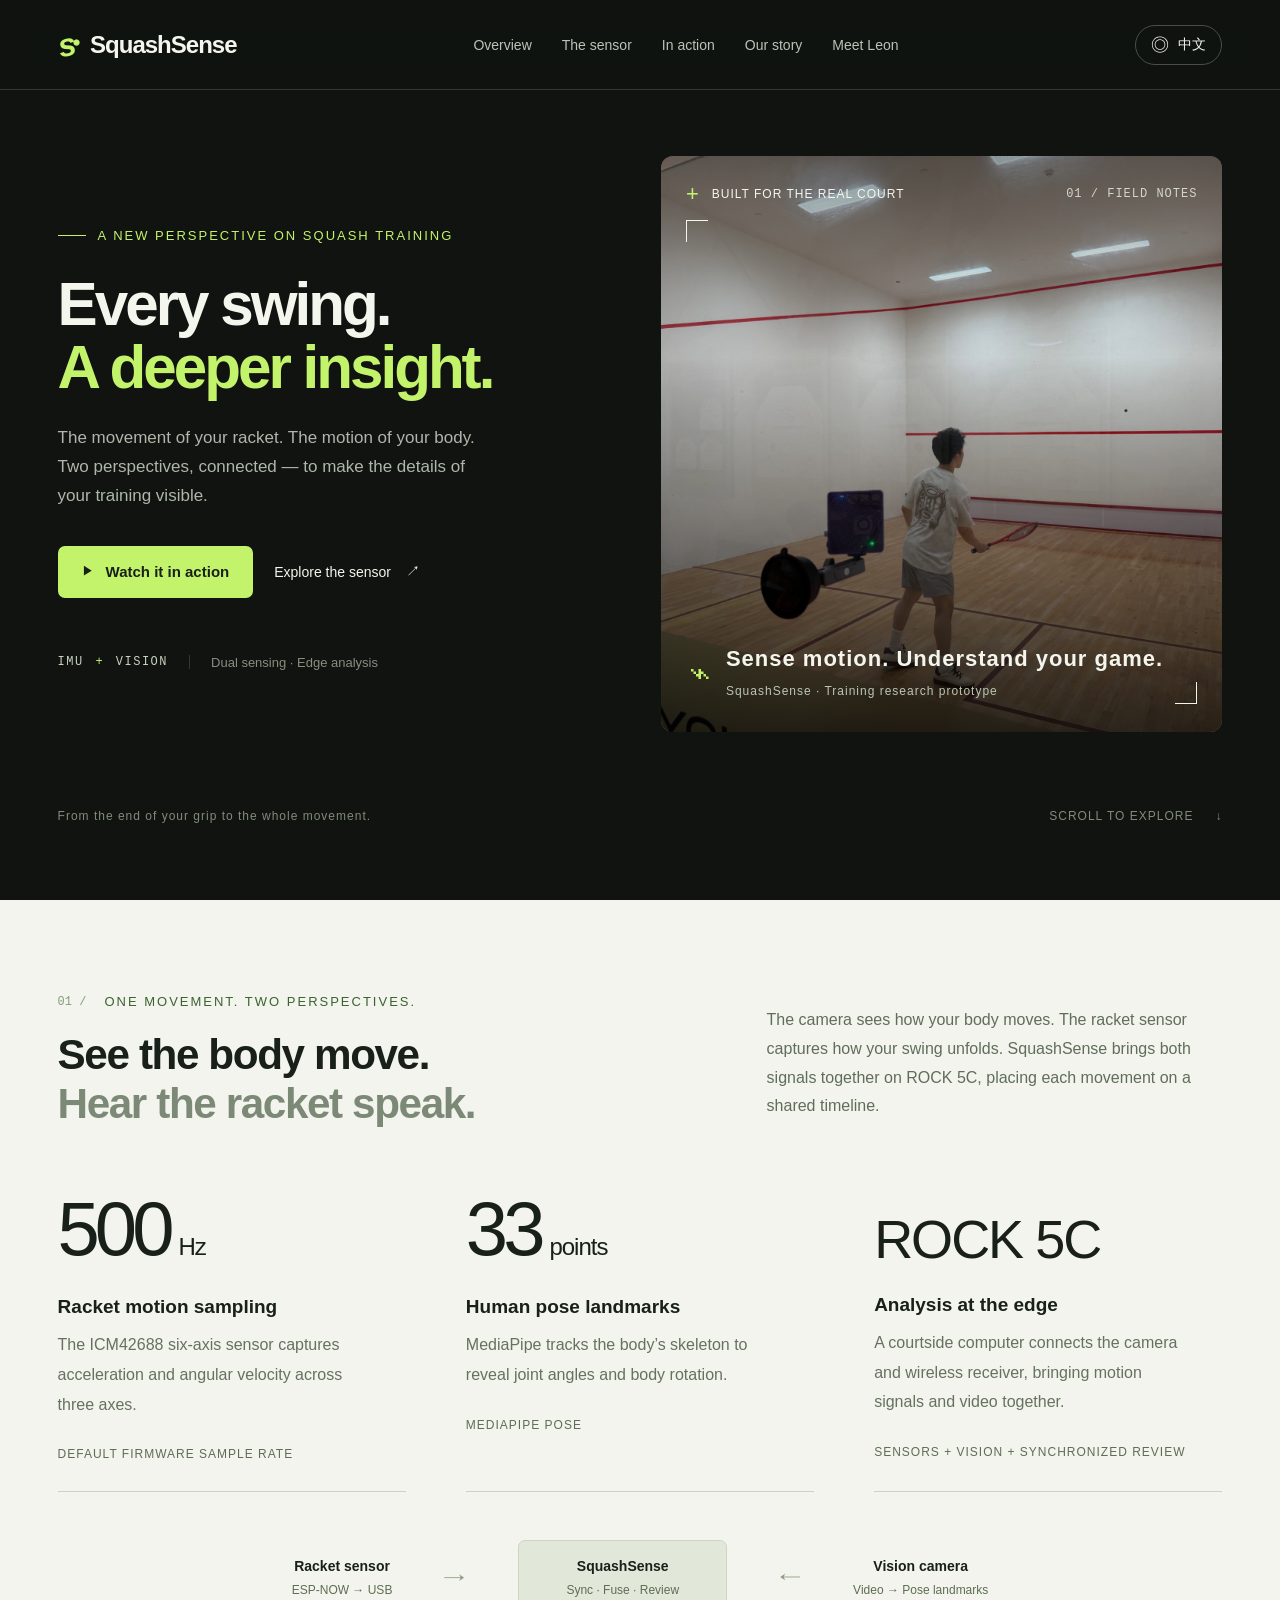
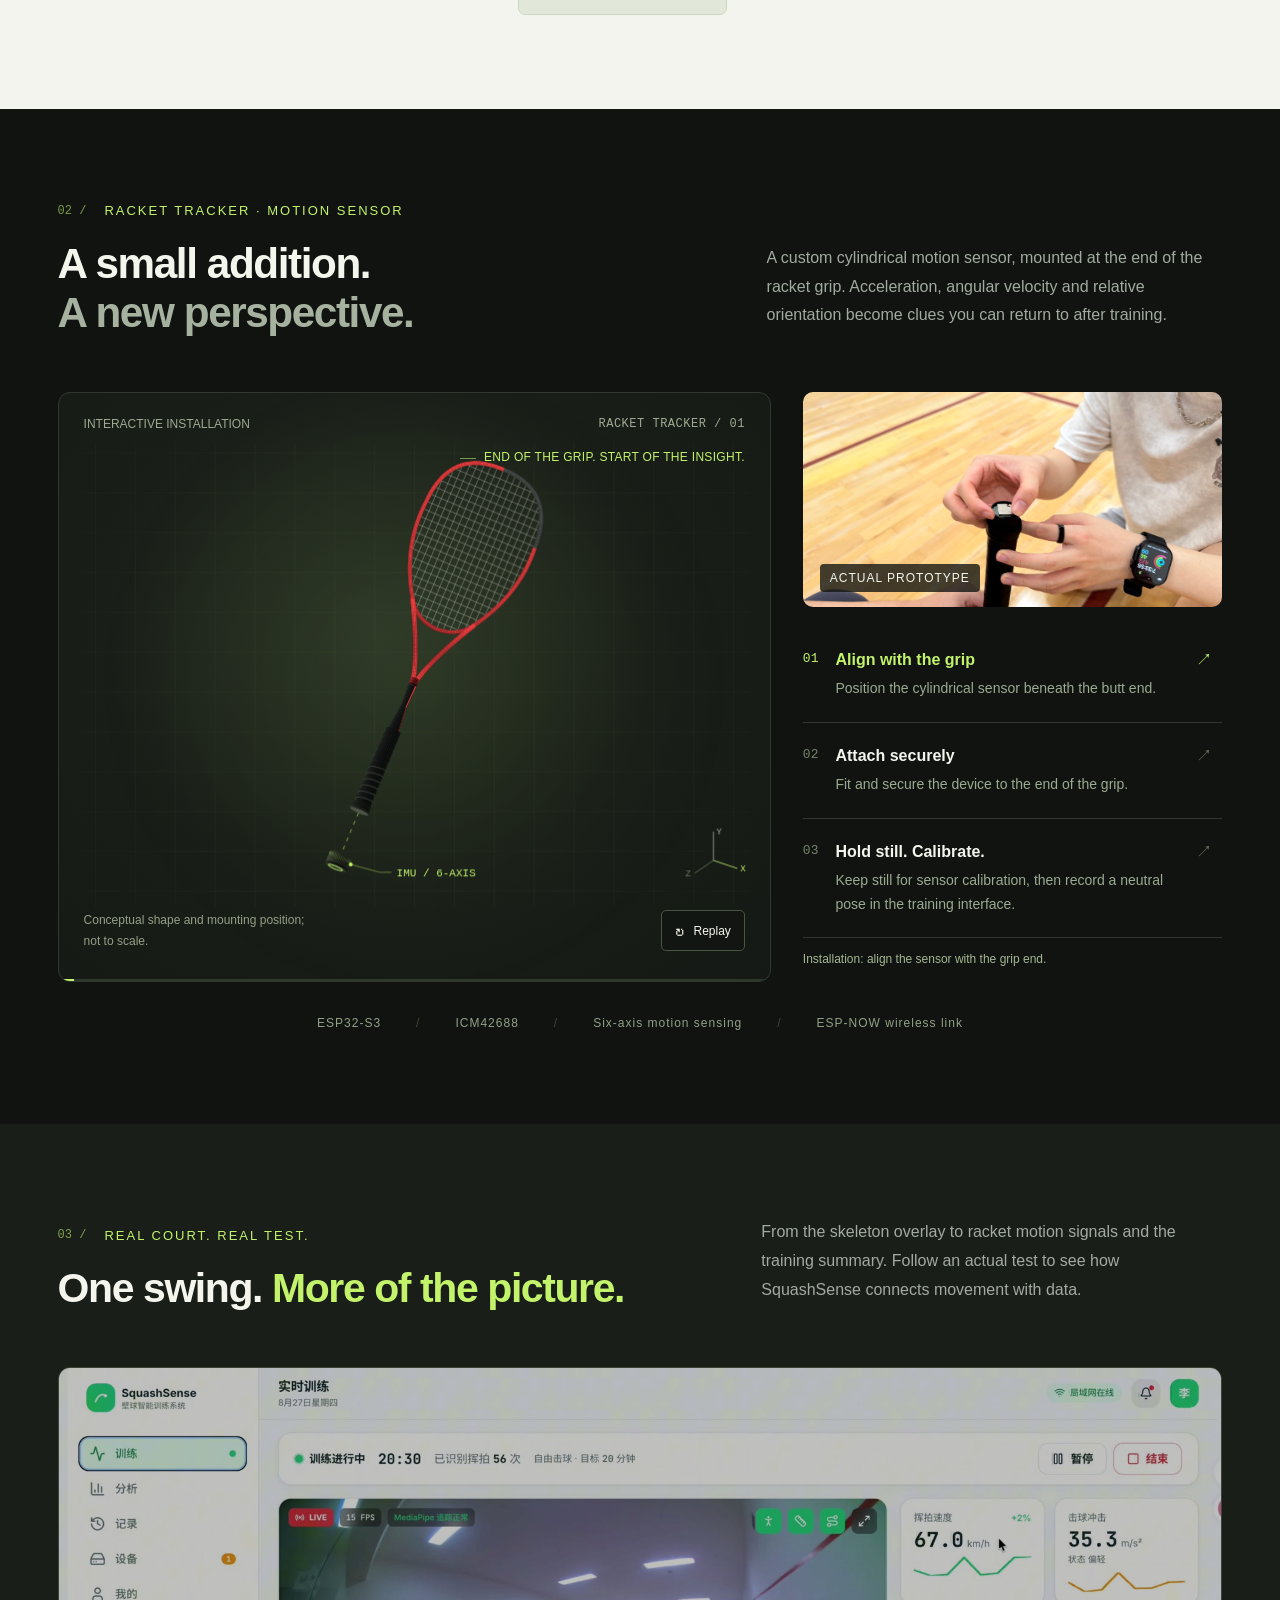
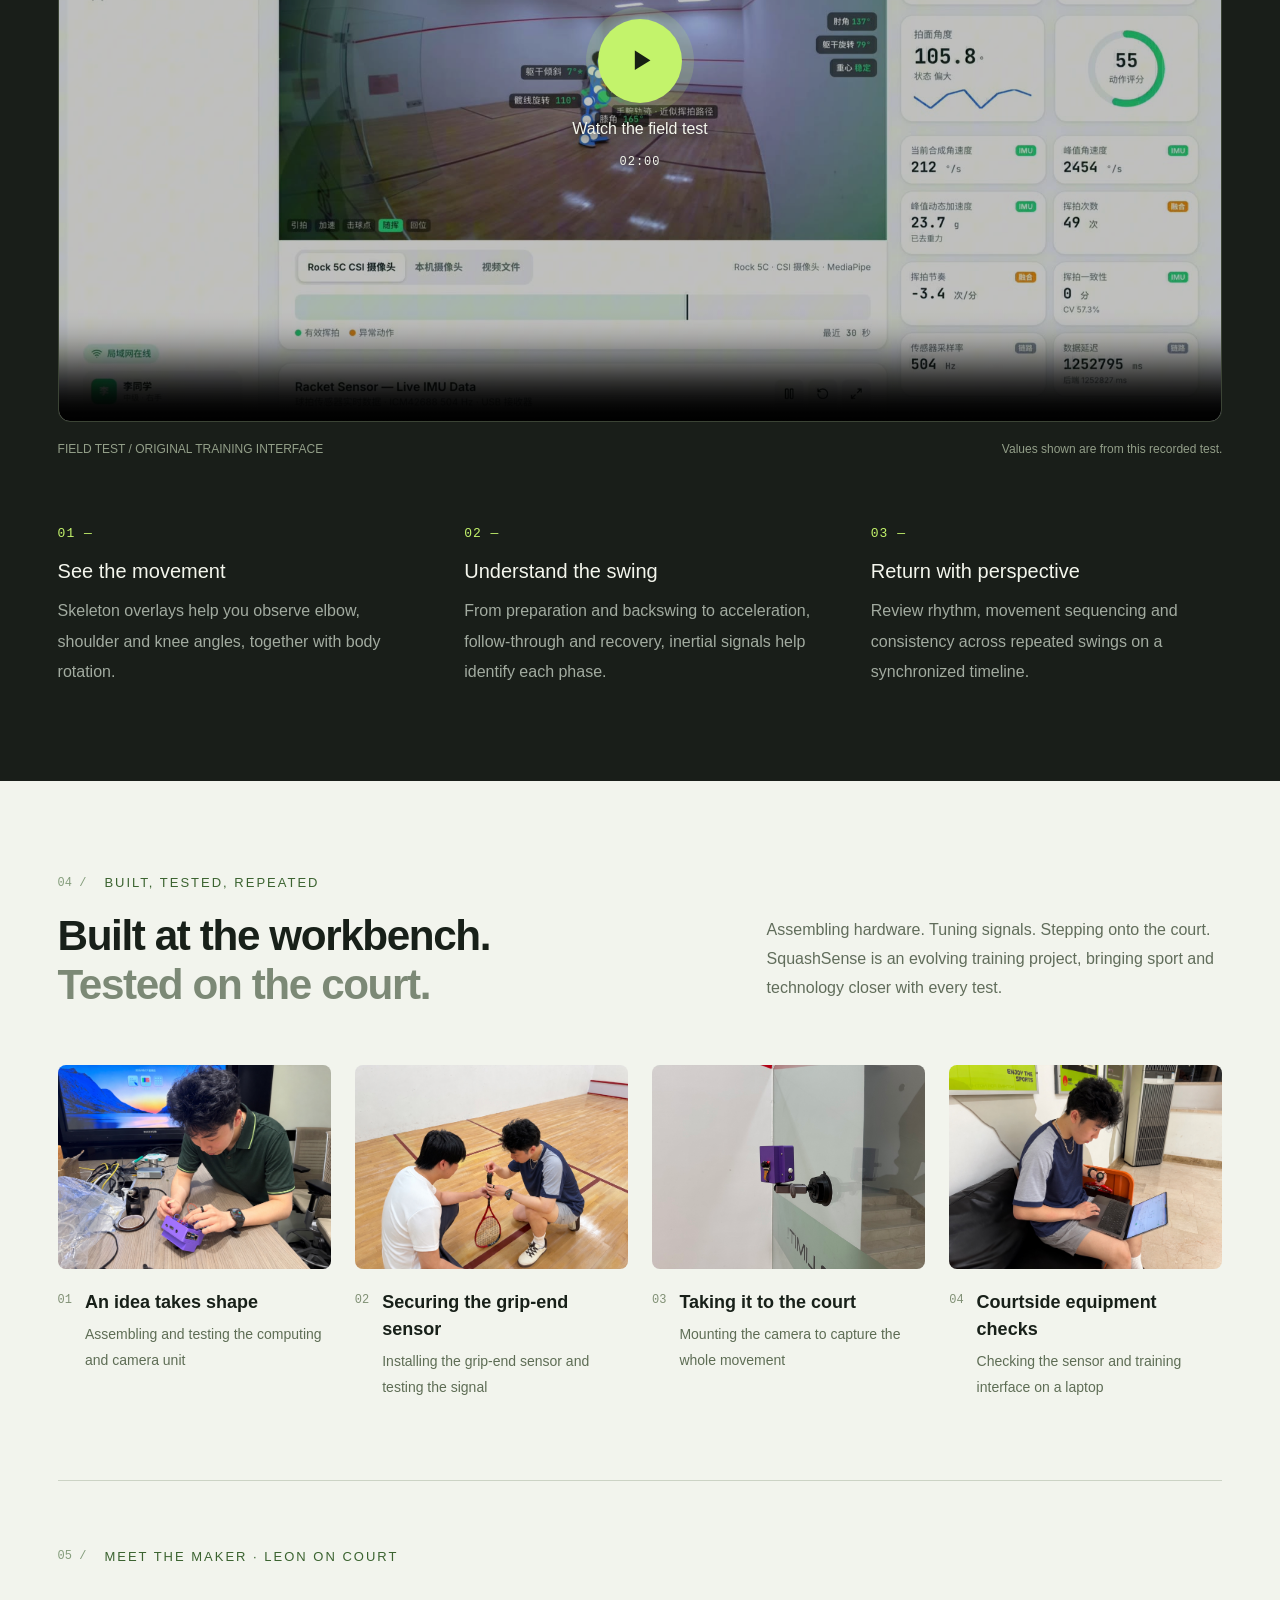
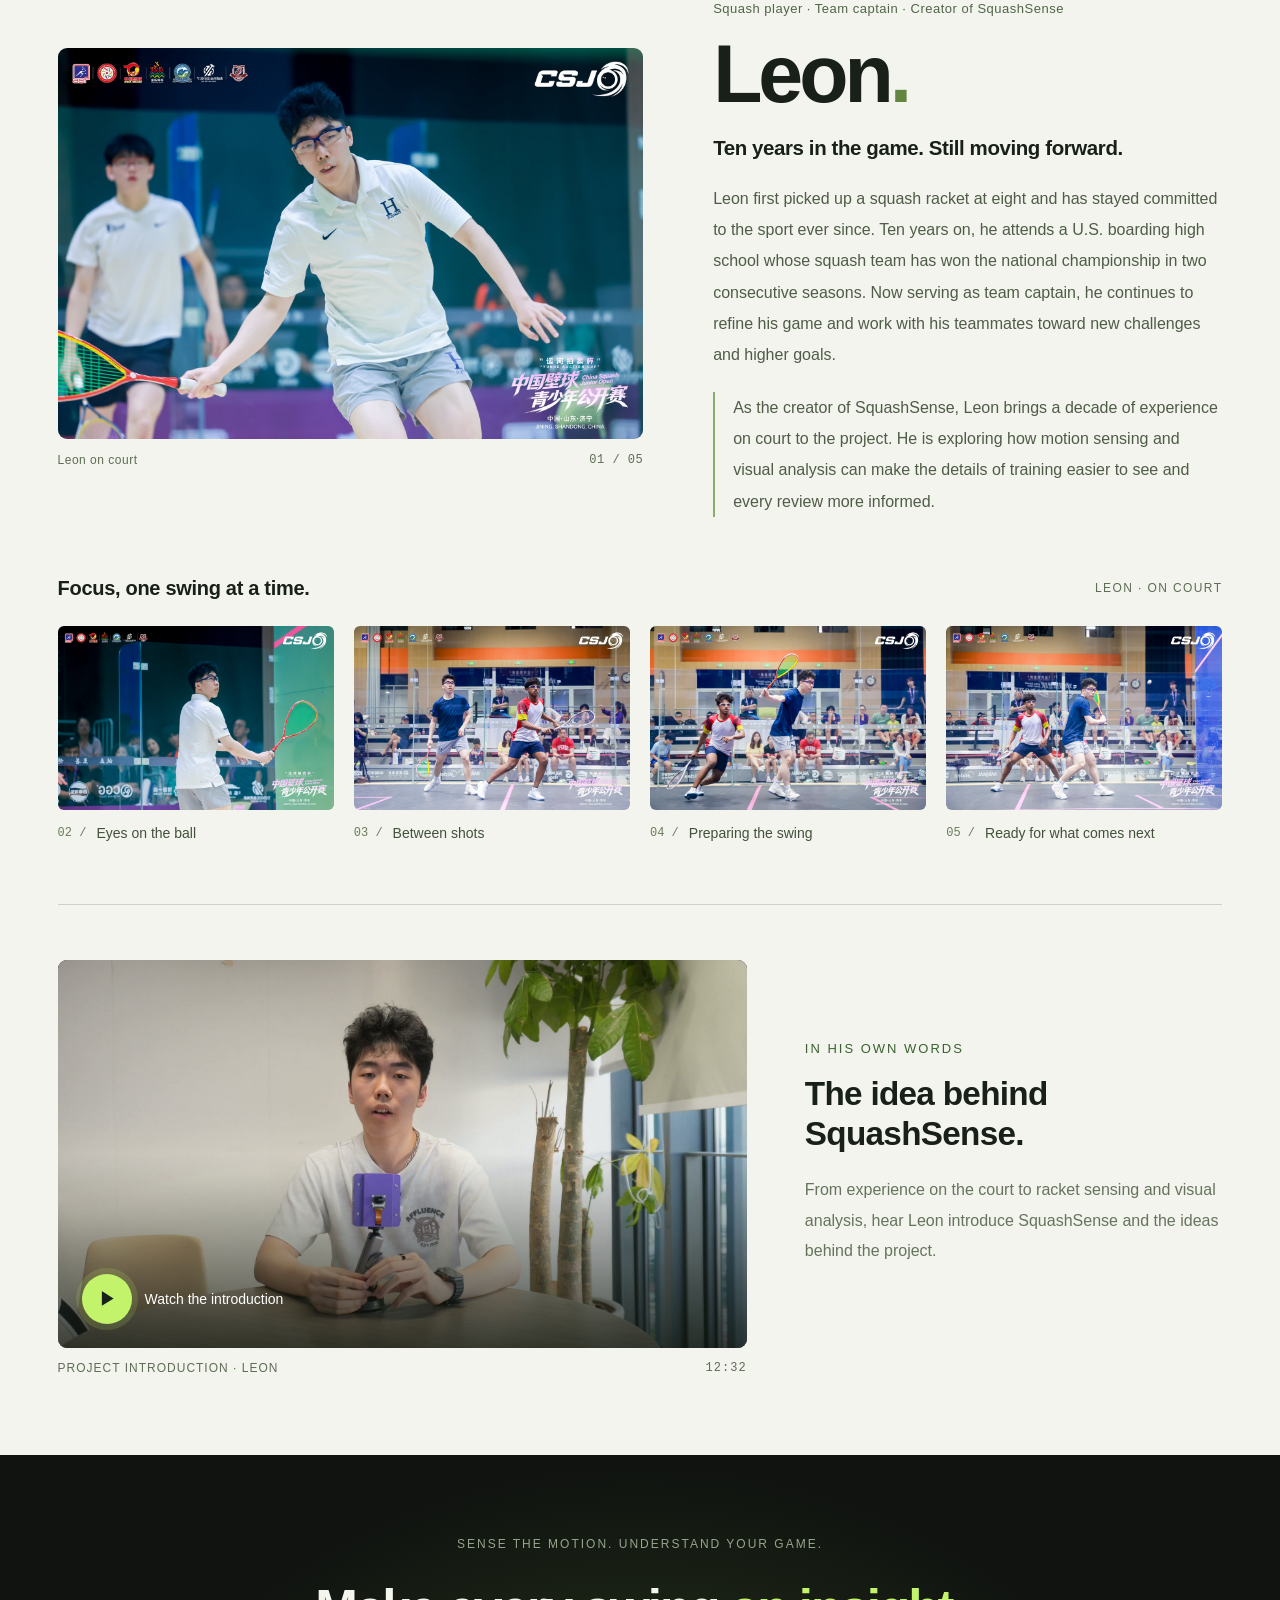
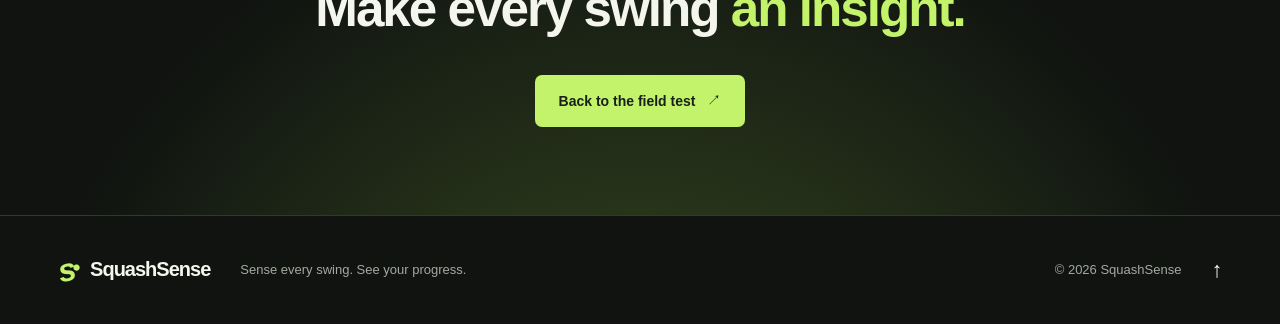
==== commit 3e5b9425: "Update project photos, widescreen training video and installation timing" ====
--- a/index.html
+++ b/index.html
@@ -5,8 +5,8 @@
 <meta name="theme-color" content="#101310"><meta name="description" content="SquashSense 将球拍惯性传感器与摄像头人体姿态结合，在 ROCK 5C 上呈现更完整的壁球训练视角。">
 <title>SquashSense — 让每一次挥拍，都有迹可循</title>
 <link rel="icon" type="image/svg+xml" href="data:image/svg+xml,%3Csvg xmlns='http://www.w3.org/2000/svg' viewBox='0 0 32 32'%3E%3Crect width='32' height='32' rx='9' fill='%23c3f36b'/%3E%3Cpath d='M23 9H13a4 4 0 0 0 0 8h6a3 3 0 0 1 0 6H9' stroke='%23101310' stroke-width='4' fill='none'/%3E%3C/svg%3E">
-<link rel="stylesheet" href="styles/main.css?v=20261002-intro-v6">
-<script type="module" src="js/main.js?v=20261002-intro-v6"></script>
+<link rel="stylesheet" href="styles/main.css?v=20261004-video16x9">
+<script type="module" src="js/main.js?v=20261004-motion2"></script>
 </head>
 <body>
 <a class="skip-link" href="#overview" data-i18n="skip">跳转到内容</a>
@@ -30,11 +30,11 @@
 <div class="sensor-specs"><span>ESP32-S3</span><span>ICM42688</span><span data-i18n="sixAxis">六轴运动感知</span><span data-i18n="wireless">ESP-NOW 无线传输</span></div>
 </section>
 <section class="demo-section" id="demo"><div class="section-heading"><div><div class="eyebrow"><span class="section-index">03 /</span><span data-i18n="demoEyebrow">真实球场 · 实际测试</span></div><h2 data-i18n-html="demoTitle">一次挥拍，<span>不止一个画面。</span></h2></div><p data-i18n="demoDescription">从人体骨架叠加，到球拍运动信号，再到训练结果。跟随一段实际测试，看看 SquashSense 如何连接动作与数据。</p></div>
-<div class="video-shell"><video id="training-video" controls playsinline preload="none" poster="assets/video-poster.jpg" aria-label="SquashSense 实际训练演示视频" data-i18n-aria="videoLabel"><source src="assets/training-demo.mp4" type="video/mp4"><span data-i18n="videoUnsupported">浏览器暂不支持视频播放。</span></video><button class="video-play" id="play-demo" aria-label="播放实测演示" data-i18n-aria="playDemo"><span class="big-play">▶</span><span data-i18n="videoPlayLabel">播放实测演示</span><small>02:00</small></button></div><div class="video-meta"><span data-i18n="videoMeta">实测录屏 / 原始训练界面</span><span data-i18n="videoNote">界面数值为该次测试的展示结果</span></div><p id="video-error" class="media-error" hidden data-i18n="videoError">视频暂时无法播放，请稍后重试。</p>
+<div class="video-shell"><video id="training-video" controls playsinline preload="none" poster="assets/video-poster.jpg?v=20261004-video16x9" aria-label="SquashSense 实际训练演示视频" data-i18n-aria="videoLabel"><source src="assets/training-demo.mp4?v=20261004-video16x9" type="video/mp4"><span data-i18n="videoUnsupported">浏览器暂不支持视频播放。</span></video><button class="video-play" id="play-demo" aria-label="播放实测演示" data-i18n-aria="playDemo"><span class="big-play">▶</span><span data-i18n="videoPlayLabel">播放实测演示</span><small>02:00</small></button></div><div class="video-meta"><span data-i18n="videoMeta">实测录屏 / 原始训练界面</span><span data-i18n="videoNote">界面数值为该次测试的展示结果</span></div><p id="video-error" class="media-error" hidden data-i18n="videoError">视频暂时无法播放，请稍后重试。</p>
 <div class="insight-grid"><article><span class="insight-icon">01 —</span><h3 data-i18n="insight1Title">动作，看得更清楚</h3><p data-i18n="insight1Description">在训练画面上叠加骨架，观察肘、肩、膝关节角度与身体转动。</p></article><article><span class="insight-icon">02 —</span><h3 data-i18n="insight2Title">挥拍，拆开来理解</h3><p data-i18n="insight2Description">从准备、引拍到加速、随挥与回位，结合惯性信号分析挥拍阶段。</p></article><article><span class="insight-icon">03 —</span><h3 data-i18n="insight3Title">训练，留下复盘线索</h3><p data-i18n="insight3Description">通过同步时间轴与训练记录，回看节奏、发力时序和重复挥拍的一致性。</p></article></div>
 </section>
 <section class="story-section section-light" id="story"><div class="section-heading"><div><div class="eyebrow"><span class="section-index">04 /</span><span data-i18n="storyEyebrow">BUILT, TESTED, REPEATED</span></div><h2 data-i18n-html="storyTitle">从工作台出发，<br><span>在球场上找到答案。</span></h2></div><p data-i18n="storyDescription">组装硬件、调试信号、走进球场。SquashSense 是一个持续迭代的训练监测项目，每一次测试，都让运动与技术更近一步。</p></div>
-<div class="story-gallery"><figure><div class="photo-wrap"><img src="assets/assembly.jpg" alt="在工作台组装紫色外壳内的计算与摄像头装置" data-i18n-alt="assemblyAlt" loading="lazy"></div><figcaption><span>01</span><div><h3 data-i18n="gallery1Title">把想法装进硬件</h3><p data-i18n="gallery1Description">计算单元与摄像头的组装调试</p></div></figcaption></figure><figure><div class="photo-wrap"><img src="assets/grip-mount.jpg" alt="在壁球场内将传感器固定在球拍握柄末端" data-i18n-alt="installationPhotoAlt" loading="lazy"></div><figcaption><span>02</span><div><h3 data-i18n="gallery2Title">将传感器固定在球拍末端</h3><p data-i18n="gallery2Description">拍柄末端的安装与信号测试</p></div></figcaption></figure><figure><div class="photo-wrap"><img src="assets/rock5c.jpg" alt="固定在壁球场玻璃上的紫色 ROCK 5C 视觉设备" data-i18n-alt="rockAlt" loading="lazy"></div><figcaption><span>03</span><div><h3 data-i18n="gallery3Title">在真实球场验证</h3><p data-i18n="gallery3Description">固定视觉设备，捕捉完整动作</p></div></figcaption></figure><figure><div class="photo-wrap"><img src="assets/testing.jpg" alt="在球场边使用笔记本电脑调试球拍传感器" data-i18n-alt="debuggingPhotoAlt" loading="lazy"></div><figcaption><span>04</span><div><h3 data-i18n="gallery4Title">在场边调试设备</h3><p data-i18n="gallery4Description">连接电脑，检查传感器与训练界面</p></div></figcaption></figure></div>
+<div class="story-gallery"><figure><div class="photo-wrap"><img src="assets/assembly.jpg?v=20261004-review1" alt="在工作台组装紫色外壳内的计算与摄像头装置" data-i18n-alt="assemblyAlt" loading="lazy"></div><figcaption><span>01</span><div><h3 data-i18n="gallery1Title">把想法装进硬件</h3><p data-i18n="gallery1Description">计算单元与摄像头的组装调试</p></div></figcaption></figure><figure><div class="photo-wrap"><img src="assets/grip-mount.jpg?v=20261004-review1" alt="在壁球场内将传感器固定在球拍握柄末端" data-i18n-alt="installationPhotoAlt" loading="lazy"></div><figcaption><span>02</span><div><h3 data-i18n="gallery2Title">将传感器固定在球拍末端</h3><p data-i18n="gallery2Description">拍柄末端的安装与信号测试</p></div></figcaption></figure><figure><div class="photo-wrap"><img src="assets/rock5c.jpg" alt="固定在壁球场玻璃上的紫色 ROCK 5C 视觉设备" data-i18n-alt="rockAlt" loading="lazy"></div><figcaption><span>03</span><div><h3 data-i18n="gallery3Title">在真实球场验证</h3><p data-i18n="gallery3Description">固定视觉设备，捕捉完整动作</p></div></figcaption></figure><figure><div class="photo-wrap"><img src="assets/testing.jpg?v=20261004-review1" alt="在球场边使用笔记本电脑调试球拍传感器" data-i18n-alt="debuggingPhotoAlt" loading="lazy"></div><figcaption><span>04</span><div><h3 data-i18n="gallery4Title">在场边调试设备</h3><p data-i18n="gallery4Description">连接电脑，检查传感器与训练界面</p></div></figcaption></figure></div>
 <section class="author-profile" id="author" aria-labelledby="author-name">
 <div class="author-eyebrow eyebrow"><span class="section-index">05 /</span><span data-i18n="authorEyebrow">认识作者 · 球场上的 LEON</span></div>
 <div class="author-intro">
--- a/styles/main.css
+++ b/styles/main.css
@@ -1,5 +1,5 @@
 :root{--bg:#101310;--panel:#191d19;--panel-light:#222822;--lime:#c3f36b;--text:#f4f6ed;--muted:#a2aba0;--border:#303830;--white:#fafbf7;--ink:#182019;--radius:20px;font-family:Inter,'Helvetica Neue','PingFang SC','Microsoft YaHei',Arial,sans-serif;color:var(--text);background:var(--bg);font-synthesis:none}*{box-sizing:border-box}html{scroll-behavior:smooth;scroll-padding-top:92px}body{margin:0}a{color:inherit;text-decoration:none}button{font:inherit;color:inherit;cursor:pointer}button,a{-webkit-tap-highlight-color:transparent}button:focus-visible,a:focus-visible,input:focus-visible,video:focus-visible{outline:3px solid var(--lime);outline-offset:5px}button{border:0}img{display:block;max-width:100%}button:disabled{cursor:default}h1,h2,h3,p{margin:0}button,a{touch-action:manipulation}.site-header{height:90px;padding:0 4.5%;display:flex;align-items:center;justify-content:space-between;border-bottom:1px solid var(--border);background:rgba(16,19,16,.95);position:sticky;top:0;z-index:20;backdrop-filter:blur(14px)}.brand{font-size:24px;font-weight:650;letter-spacing:-1px;display:flex;align-items:center;gap:10px;white-space:nowrap}.brand-icon{display:inline-flex;align-items:center;font-size:32px;font-weight:800;font-style:italic;color:var(--lime);letter-spacing:-5px;transform:rotate(-12deg);margin-right:5px;line-height:1}.brand-icon span{font-size:22px;margin-left:2px}.brand-tm{font-size:12px;align-self:flex-start;margin:2px 0 0 -5px}.site-header nav{display:flex;gap:30px;font-size:14px;color:#bcc3b9}.site-header nav a:hover{color:var(--lime)}.lang-switch{display:flex;gap:9px;align-items:center;background:transparent;border:1px solid #465044;border-radius:30px;padding:10px 15px;min-width:79px;justify-content:center;font-size:14px}.language-icon{font-size:18px;line-height:1}.hero{padding:66px 4.5% 0;display:grid;grid-template-columns:1fr 1.03fr;column-gap:5%;min-height:calc(100vh - 90px);max-width:1800px;margin:auto}.hero-copy{padding:35px 0 25px;display:flex;flex-direction:column;align-items:flex-start;justify-content:center}.eyebrow{font-size:13px;letter-spacing:2px;display:flex;align-items:center;gap:12px;color:var(--lime);font-weight:500}.eyebrow-line{height:1px;width:28px;background:currentColor}h1{font-size:clamp(44px,4.4vw,78px);line-height:1.3;letter-spacing:-2.7px;font-weight:650;margin-top:30px}h1 span{color:var(--lime)}.hero-description{font-size:17px;line-height:1.9;color:#aeb7aa;max-width:430px;margin-top:25px}.hero-actions{display:flex;gap:26px;align-items:center;margin-top:35px}.button{display:inline-flex;justify-content:center;align-items:center;gap:12px;font-size:15px;font-weight:550;border-radius:7px;padding:17px 24px;min-height:52px;transition:background .2s,transform .2s}.button:hover{transform:translateY(-2px)}.button-lime{background:var(--lime);color:var(--ink)}.button-lime:hover{background:#d4ff8d}.play-small{font-size:12px}.text-link{display:inline-flex;gap:15px;align-items:center;font-size:14px;white-space:nowrap}.text-link:hover{color:var(--lime)}.hero-tech{margin-top:57px;display:flex;align-items:center;gap:21px;font-size:13px;color:#858f80}.hero-tech span:first-child{font-family:monospace;letter-spacing:1.5px;color:#c7d2bf;font-size:12px;border-right:1px solid var(--border);padding-right:21px}.hero-tech i{font-style:normal;color:var(--lime);padding:0 3px}.hero-visual{min-height:475px;position:relative;border-radius:12px;overflow:hidden;background:#242b20}.hero-visual>img{height:100%;width:100%;object-fit:cover}.visual-shade{position:absolute;inset:0;background:linear-gradient(180deg,rgba(0,0,0,.36),transparent 35%,rgba(0,0,0,.75))}.visual-topline{position:absolute;top:25px;left:25px;right:25px;display:flex;gap:12px;align-items:center;font-size:12px;letter-spacing:1px}.small-cross{color:var(--lime);font-size:22px}.visual-number{margin-left:auto;font-family:monospace;font-size:12px;color:#d1d7c9}.hero-caption{position:absolute;left:30px;bottom:34px;display:flex;align-items:center;gap:15px}.caption-symbol{color:var(--lime);font-size:40px;line-height:1}.caption-title{display:block;font-size:22px;font-weight:550;letter-spacing:1px}.caption-sub{display:block;color:#bcc5b4;font-size:12px;margin-top:9px;letter-spacing:1px}.image-corner{position:absolute;width:22px;height:22px;border-color:var(--lime)}.corner-tl{top:64px;left:25px;border-top:1px solid;border-left:1px solid}.corner-br{bottom:28px;right:25px;border-bottom:1px solid;border-right:1px solid}.hero-bottom{grid-column:1/-1;display:flex;justify-content:space-between;align-items:center;color:#808c7b;font-size:12px;letter-spacing:1px;min-height:94px}.hero-bottom a{display:flex;gap:22px}.site-footer{display:flex;align-items:center;gap:30px;padding:38px 4.5%;border-top:1px solid var(--border);font-size:13px;color:var(--muted)}.site-footer>.brand{color:var(--text);font-size:20px}.footer-note{margin-left:auto}.site-footer>a:last-child{font-size:22px;color:var(--text)}.skip-link{position:fixed;left:20px;top:-80px;z-index:40;background:var(--lime);color:var(--ink);padding:15px}.skip-link:focus{top:12px}@media(min-width:1600px){.hero{min-height:800px}.hero-visual{min-height:570px}}@media(max-width:1050px){.site-header nav{gap:20px}.hero{column-gap:4%;padding-top:30px}.hero-actions{gap:18px}.hero h1{font-size:46px;letter-spacing:-2px}.hero-description{font-size:16px}.hero-tech{gap:12px}.hero-visual{min-height:480px}.visual-number{display:none}.hero-actions .button{padding:16px}.text-link{font-size:13px;gap:8px}}@media(max-width:760px){html{scroll-padding-top:78px}.site-header{height:76px;padding:0 6%}.brand{font-size:21px}.site-header nav{display:none}.hero{padding:25px 6% 0;display:flex;flex-direction:column;min-height:auto}.hero-copy{padding-top:16px;padding-bottom:37px}.hero h1{font-size:clamp(36px,8.8vw,58px);line-height:1.3;margin-top:23px;letter-spacing:-1.8px}.eyebrow{font-size:12px;letter-spacing:1.4px}.hero-description{max-width:440px;font-size:16px;margin-top:20px}.hero-actions{margin-top:26px;gap:21px;flex-wrap:wrap}.hero-tech{margin-top:30px}.hero-visual{height:440px;min-height:0}.hero-bottom{min-height:80px;font-size:12px}.hero-caption{left:25px;bottom:26px}.caption-title{font-size:21px}.site-footer{flex-wrap:wrap;padding:30px 6%;gap:20px}.site-footer>span:first-of-type{flex-basis:100%;order:3}.footer-note{font-size:12px}.site-footer>a:last-child{display:none}}@media(prefers-reduced-motion:reduce){html{scroll-behavior:auto}*,*:before,*:after{animation-duration:.01ms!important;transition-duration:.01ms!important}}
-section[id]{scroll-margin-top:6px}.approach,.sensor-section,.demo-section,.story-section{padding:94px 4.5%}.section-light{background:#f2f4ed;color:var(--ink)}.section-heading{display:grid;grid-template-columns:1.3fr 1fr;gap:10%;align-items:end;margin-bottom:55px}.section-heading h2,h2{font-size:clamp(32px,3.3vw,52px);font-weight:550;line-height:1.4;letter-spacing:-1.5px}.section-heading h2{margin-top:22px}.section-heading h2 span{color:#a6b29f}.section-heading>p{max-width:470px;font-size:16px;line-height:1.95;color:var(--muted);padding-bottom:7px}.section-index{font-family:monospace;font-size:12px;letter-spacing:0;opacity:.6;margin-right:6px}.section-light .eyebrow{color:#3b6330}.section-light h2 span{color:#7c8976}.section-light .section-heading>p{color:#616d5b}.capabilities{display:grid;grid-template-columns:repeat(3,1fr);gap:60px;margin-top:30px}.capabilities article{padding:0 0 30px;border-bottom:1px solid #ccd2c5}.stat-value{font-size:76px;letter-spacing:-5px;font-weight:450;line-height:1.2;display:block;margin-bottom:22px}.stat-value>span{font-size:24px;letter-spacing:-1px;margin-left:9px}.stat-text{font-size:54px;letter-spacing:-2px;padding-top:24px}.capabilities h3{font-size:19px;font-weight:600;margin-bottom:12px}.capabilities p{font-size:15px;line-height:1.85;color:#66725f;max-width:320px;min-height:56px}.stat-foot{font-size:12px;display:block;color:#728069;margin-top:28px;letter-spacing:1px}.signal-path{display:flex;align-items:center;justify-content:center;gap:52px;margin:48px auto 0}.signal-path>span{display:flex;flex-direction:column;gap:9px;text-align:center}.signal-path b{font-size:14px;font-weight:550}.signal-path small{font-size:12px;color:#728069}.signal-path i{font-style:normal;font-size:22px;color:#8c9d7f;transform:rotate(-45deg)}.signal-path>i:nth-of-type(2){transform:rotate(45deg)}.signal-path .path-center{padding:17px 47px;background:#e2e8d9;border:1px solid #ccd7c2;border-radius:7px}.sensor-section{background:#101310}.installation-layout{display:grid;grid-template-columns:minmax(0,1.7fr) minmax(300px,1fr);gap:32px}.installation-view{position:relative;min-height:590px;border:1px solid var(--border);border-radius:12px;background:radial-gradient(ellipse at 45% 40%,#2b3426 0,#191e18 50%,#151915 100%);overflow:hidden}.canvas-top{display:flex;justify-content:space-between;position:absolute;z-index:1;left:25px;right:25px;top:24px;font-size:12px;color:#9caa92;pointer-events:none}.mono{font-family:monospace;font-size:12px;letter-spacing:.5px}.installation-view canvas{width:100%;height:100%;display:block;position:absolute;inset:0}.canvas-label{position:absolute;left:28px;bottom:119px;font-size:13px;color:#c3f36b;pointer-events:none;letter-spacing:1px}.canvas-label:before{content:'';display:inline-block;width:35px;height:1px;background:#769a4c;vertical-align:middle;margin-right:13px}.canvas-bottom{position:absolute;bottom:30px;left:25px;right:25px;display:flex;align-items:center;justify-content:space-between;gap:12px}.canvas-bottom>span{font-size:12px;color:#94a087;max-width:230px;line-height:1.7}.replay-button{background:rgba(16,19,16,.6);border:1px solid #485540;border-radius:5px;padding:10px 13px;display:flex;gap:8px;align-items:center;font-size:12px;white-space:nowrap}.replay-button:hover{border-color:var(--lime);color:var(--lime)}.replay-button>span:first-child{font-size:19px;line-height:1}.animation-progress{height:2px;position:absolute;bottom:0;left:0;width:100%;background:#2f3828}.animation-progress>span{display:block;height:100%;width:0;background:var(--lime)}.installation-info{display:flex;flex-direction:column;min-width:0}.sensor-photo{height:215px;border-radius:10px;overflow:hidden;position:relative;background:#242b20}.sensor-photo img{width:100%;height:100%;object-fit:cover;object-position:50% 57%}.sensor-photo>span{position:absolute;bottom:15px;left:17px;padding:7px 10px;background:rgba(16,19,16,.78);font-size:12px;border-radius:4px;letter-spacing:1px}.installation-steps{display:flex;flex-direction:column;margin-top:20px}.step{display:flex;align-items:flex-start;text-align:left;padding:21px 10px 21px 0;background:transparent;border-bottom:1px solid var(--border);gap:17px;transition:opacity .2s}.step-number{font-family:monospace;font-size:13px;color:#76846a;padding-top:3px}.step strong{font-size:17px;font-weight:550;line-height:1.5;display:block}.step small{display:block;font-size:13px;color:#9caa92;margin-top:5px;line-height:1.7}.step i{font-style:normal;margin-left:auto;color:#67725d;line-height:1.5}.step.active .step-number,.step.active strong,.step.active i{color:var(--lime)}.step:not(.active):hover strong{color:#d1ddc8}.installation-status{font-size:12px;color:#a5b894;padding-top:14px;min-height:33px}.sensor-specs{display:flex;gap:35px;justify-content:center;align-items:center;margin-top:34px;font-size:12px;letter-spacing:1px;color:#93a087}.sensor-specs span+span:before{content:'/';color:#3d4935;margin-right:35px}.demo-section{background:#191e19}.demo-section .section-heading{grid-template-columns:1.4fr 1fr;gap:5%}.demo-section h2{font-size:clamp(31px,3.2vw,50px)}.demo-section h2 span{color:var(--lime)}.video-shell{position:relative;background:#090c09;border-radius:12px;overflow:hidden;aspect-ratio:1624/1062;max-height:750px;display:flex;align-items:center;justify-content:center;border:1px solid #3b4435}.video-shell video{width:100%;height:100%;object-fit:contain;display:block}.video-play{position:absolute;inset:0;width:100%;display:flex;flex-direction:column;align-items:center;justify-content:center;gap:17px;background:rgba(0,0,0,.25);text-shadow:0 2px 12px #000;font-size:16px}.video-play[hidden]{display:none}.big-play{width:84px;height:84px;display:flex;align-items:center;justify-content:center;border-radius:50%;background:var(--lime);color:#172013;font-size:24px;padding-left:5px;text-shadow:none;box-shadow:0 0 0 12px rgba(195,243,107,.16);transition:transform .2s}.video-play:hover .big-play{transform:scale(1.08)}.video-play small{font-family:monospace;font-size:12px;letter-spacing:1px}.video-meta{display:flex;justify-content:space-between;color:#939f89;font-size:12px;line-height:1.7;margin-top:17px;gap:20px}.insight-grid{display:grid;grid-template-columns:repeat(3,1fr);gap:55px;margin-top:64px}.insight-icon{color:var(--lime);font-family:monospace;font-size:13px;letter-spacing:1px}.insight-grid h3{font-size:20px;font-weight:500;margin:19px 0 13px}.insight-grid p{font-size:15px;line-height:1.9;color:var(--muted);max-width:350px}.media-error{font-size:14px;color:var(--lime);padding-top:15px}.story-section{padding-bottom:80px}.story-gallery{display:grid;grid-template-columns:repeat(3,1fr);gap:24px}.story-gallery figure{margin:0}.photo-wrap{border-radius:8px;overflow:hidden;aspect-ratio:1.12;background:#dae0d4}.photo-wrap img{width:100%;height:100%;object-fit:cover;transition:transform .6s}.photo-wrap:hover img{transform:scale(1.035)}.story-gallery figcaption{display:flex;gap:13px;margin-top:20px}.story-gallery figcaption>span{font-family:monospace;font-size:12px;color:#809075;padding-top:4px}.story-gallery h3{font-size:18px;font-weight:550;line-height:1.5}.story-gallery p{font-size:13px;line-height:1.8;color:#6c7964;margin-top:6px}.creator-block{border-top:1px solid #ccd3c5;margin-top:75px;padding-top:70px;display:grid;grid-template-columns:1fr 1fr;gap:8%;align-items:center}.creator-image{position:relative;border-radius:9px;overflow:hidden;aspect-ratio:4/3;background:#273020}.creator-image>img{width:100%;height:100%;object-fit:cover;filter:brightness(.64)}.creator-image-overlay{position:absolute;inset:0;background:linear-gradient(transparent 40%,rgba(14,23,11,.8));display:flex;align-items:center;gap:13px;justify-content:center;flex-direction:column;color:white;font-size:14px;letter-spacing:1px}.film-icon{display:flex;justify-content:center;align-items:center;width:58px;height:58px;border-radius:50%;border:1px solid rgba(255,255,255,.6);font-size:29px}.creator-copy h2{font-size:clamp(27px,2.6vw,40px);margin:18px 0 22px;line-height:1.45;letter-spacing:-.7px}.creator-copy>p{font-size:15px;line-height:1.9;color:#66745d;max-width:420px}.creator-placeholder{display:flex;gap:16px;margin-top:25px;max-width:415px;align-items:flex-start}.placeholder-line{width:25px;height:1px;background:#869778;margin-top:11px;flex-shrink:0}.creator-placeholder p{font-size:13px;line-height:1.85;color:#7a8972}.creator-video{width:100%;height:100%;object-fit:contain;background:#111}.closing{text-align:center;padding:82px 5% 88px;background:radial-gradient(ellipse at 50% 180%,#3a5023,transparent 70%)}.closing .eyebrow{justify-content:center;color:#95a58b;font-size:12px;letter-spacing:2px}.closing h2{font-size:clamp(36px,4vw,60px);margin:22px 0 30px;letter-spacing:-2px}.closing h2 span{color:var(--lime)}.closing .button{font-size:14px}.section-heading,.installation-layout,.capabilities,.story-gallery,.insight-grid,.creator-block,.video-shell,.video-meta{max-width:1500px;margin-left:auto;margin-right:auto}html[lang=en] h1{font-size:clamp(44px,4.7vw,79px);line-height:1.05;letter-spacing:-3px}html[lang=en] .hero-description{line-height:1.7}html[lang=en] .section-heading h2{line-height:1.15;letter-spacing:-1.4px}html[lang=en] .hero-actions{gap:21px}html[lang=en] .section-heading>p{line-height:1.8}html[lang=en] .step strong{font-size:16px}html[lang=en] .creator-copy h2{line-height:1.2}html[lang=en] .creator-placeholder p{font-size:14px}
+section[id]{scroll-margin-top:6px}.approach,.sensor-section,.demo-section,.story-section{padding:94px 4.5%}.section-light{background:#f2f4ed;color:var(--ink)}.section-heading{display:grid;grid-template-columns:1.3fr 1fr;gap:10%;align-items:end;margin-bottom:55px}.section-heading h2,h2{font-size:clamp(32px,3.3vw,52px);font-weight:550;line-height:1.4;letter-spacing:-1.5px}.section-heading h2{margin-top:22px}.section-heading h2 span{color:#a6b29f}.section-heading>p{max-width:470px;font-size:16px;line-height:1.95;color:var(--muted);padding-bottom:7px}.section-index{font-family:monospace;font-size:12px;letter-spacing:0;opacity:.6;margin-right:6px}.section-light .eyebrow{color:#3b6330}.section-light h2 span{color:#7c8976}.section-light .section-heading>p{color:#616d5b}.capabilities{display:grid;grid-template-columns:repeat(3,1fr);gap:60px;margin-top:30px}.capabilities article{padding:0 0 30px;border-bottom:1px solid #ccd2c5}.stat-value{font-size:76px;letter-spacing:-5px;font-weight:450;line-height:1.2;display:block;margin-bottom:22px}.stat-value>span{font-size:24px;letter-spacing:-1px;margin-left:9px}.stat-text{font-size:54px;letter-spacing:-2px;padding-top:24px}.capabilities h3{font-size:19px;font-weight:600;margin-bottom:12px}.capabilities p{font-size:15px;line-height:1.85;color:#66725f;max-width:320px;min-height:56px}.stat-foot{font-size:12px;display:block;color:#728069;margin-top:28px;letter-spacing:1px}.signal-path{display:flex;align-items:center;justify-content:center;gap:52px;margin:48px auto 0}.signal-path>span{display:flex;flex-direction:column;gap:9px;text-align:center}.signal-path b{font-size:14px;font-weight:550}.signal-path small{font-size:12px;color:#728069}.signal-path i{font-style:normal;font-size:22px;color:#8c9d7f;transform:rotate(-45deg)}.signal-path>i:nth-of-type(2){transform:rotate(45deg)}.signal-path .path-center{padding:17px 47px;background:#e2e8d9;border:1px solid #ccd7c2;border-radius:7px}.sensor-section{background:#101310}.installation-layout{display:grid;grid-template-columns:minmax(0,1.7fr) minmax(300px,1fr);gap:32px}.installation-view{position:relative;min-height:590px;border:1px solid var(--border);border-radius:12px;background:radial-gradient(ellipse at 45% 40%,#2b3426 0,#191e18 50%,#151915 100%);overflow:hidden}.canvas-top{display:flex;justify-content:space-between;position:absolute;z-index:1;left:25px;right:25px;top:24px;font-size:12px;color:#9caa92;pointer-events:none}.mono{font-family:monospace;font-size:12px;letter-spacing:.5px}.installation-view canvas{width:100%;height:100%;display:block;position:absolute;inset:0}.canvas-label{position:absolute;left:28px;bottom:119px;font-size:13px;color:#c3f36b;pointer-events:none;letter-spacing:1px}.canvas-label:before{content:'';display:inline-block;width:35px;height:1px;background:#769a4c;vertical-align:middle;margin-right:13px}.canvas-bottom{position:absolute;bottom:30px;left:25px;right:25px;display:flex;align-items:center;justify-content:space-between;gap:12px}.canvas-bottom>span{font-size:12px;color:#94a087;max-width:230px;line-height:1.7}.replay-button{background:rgba(16,19,16,.6);border:1px solid #485540;border-radius:5px;padding:10px 13px;display:flex;gap:8px;align-items:center;font-size:12px;white-space:nowrap}.replay-button:hover{border-color:var(--lime);color:var(--lime)}.replay-button>span:first-child{font-size:19px;line-height:1}.animation-progress{height:2px;position:absolute;bottom:0;left:0;width:100%;background:#2f3828}.animation-progress>span{display:block;height:100%;width:0;background:var(--lime)}.installation-info{display:flex;flex-direction:column;min-width:0}.sensor-photo{height:215px;border-radius:10px;overflow:hidden;position:relative;background:#242b20}.sensor-photo img{width:100%;height:100%;object-fit:cover;object-position:50% 57%}.sensor-photo>span{position:absolute;bottom:15px;left:17px;padding:7px 10px;background:rgba(16,19,16,.78);font-size:12px;border-radius:4px;letter-spacing:1px}.installation-steps{display:flex;flex-direction:column;margin-top:20px}.step{display:flex;align-items:flex-start;text-align:left;padding:21px 10px 21px 0;background:transparent;border-bottom:1px solid var(--border);gap:17px;transition:opacity .2s}.step-number{font-family:monospace;font-size:13px;color:#76846a;padding-top:3px}.step strong{font-size:17px;font-weight:550;line-height:1.5;display:block}.step small{display:block;font-size:13px;color:#9caa92;margin-top:5px;line-height:1.7}.step i{font-style:normal;margin-left:auto;color:#67725d;line-height:1.5}.step.active .step-number,.step.active strong,.step.active i{color:var(--lime)}.step:not(.active):hover strong{color:#d1ddc8}.installation-status{font-size:12px;color:#a5b894;padding-top:14px;min-height:33px}.sensor-specs{display:flex;gap:35px;justify-content:center;align-items:center;margin-top:34px;font-size:12px;letter-spacing:1px;color:#93a087}.sensor-specs span+span:before{content:'/';color:#3d4935;margin-right:35px}.demo-section{background:#191e19}.demo-section .section-heading{grid-template-columns:1.4fr 1fr;gap:5%}.demo-section h2{font-size:clamp(31px,3.2vw,50px)}.demo-section h2 span{color:var(--lime)}.video-shell{position:relative;background:#090c09;border-radius:12px;overflow:hidden;aspect-ratio:16/9;display:flex;align-items:center;justify-content:center;border:1px solid #3b4435}.video-shell video{width:100%;height:100%;object-fit:contain;display:block}.video-play{position:absolute;inset:0;width:100%;display:flex;flex-direction:column;align-items:center;justify-content:center;gap:17px;background:rgba(0,0,0,.25);text-shadow:0 2px 12px #000;font-size:16px}.video-play[hidden]{display:none}.big-play{width:84px;height:84px;display:flex;align-items:center;justify-content:center;border-radius:50%;background:var(--lime);color:#172013;font-size:24px;padding-left:5px;text-shadow:none;box-shadow:0 0 0 12px rgba(195,243,107,.16);transition:transform .2s}.video-play:hover .big-play{transform:scale(1.08)}.video-play small{font-family:monospace;font-size:12px;letter-spacing:1px}.video-meta{display:flex;justify-content:space-between;color:#939f89;font-size:12px;line-height:1.7;margin-top:17px;gap:20px}.insight-grid{display:grid;grid-template-columns:repeat(3,1fr);gap:55px;margin-top:64px}.insight-icon{color:var(--lime);font-family:monospace;font-size:13px;letter-spacing:1px}.insight-grid h3{font-size:20px;font-weight:500;margin:19px 0 13px}.insight-grid p{font-size:15px;line-height:1.9;color:var(--muted);max-width:350px}.media-error{font-size:14px;color:var(--lime);padding-top:15px}.story-section{padding-bottom:80px}.story-gallery{display:grid;grid-template-columns:repeat(3,1fr);gap:24px}.story-gallery figure{margin:0}.photo-wrap{border-radius:8px;overflow:hidden;aspect-ratio:1.12;background:#dae0d4}.photo-wrap img{width:100%;height:100%;object-fit:cover;transition:transform .6s}.photo-wrap:hover img{transform:scale(1.035)}.story-gallery figcaption{display:flex;gap:13px;margin-top:20px}.story-gallery figcaption>span{font-family:monospace;font-size:12px;color:#809075;padding-top:4px}.story-gallery h3{font-size:18px;font-weight:550;line-height:1.5}.story-gallery p{font-size:13px;line-height:1.8;color:#6c7964;margin-top:6px}.creator-block{border-top:1px solid #ccd3c5;margin-top:75px;padding-top:70px;display:grid;grid-template-columns:1fr 1fr;gap:8%;align-items:center}.creator-image{position:relative;border-radius:9px;overflow:hidden;aspect-ratio:4/3;background:#273020}.creator-image>img{width:100%;height:100%;object-fit:cover;filter:brightness(.64)}.creator-image-overlay{position:absolute;inset:0;background:linear-gradient(transparent 40%,rgba(14,23,11,.8));display:flex;align-items:center;gap:13px;justify-content:center;flex-direction:column;color:white;font-size:14px;letter-spacing:1px}.film-icon{display:flex;justify-content:center;align-items:center;width:58px;height:58px;border-radius:50%;border:1px solid rgba(255,255,255,.6);font-size:29px}.creator-copy h2{font-size:clamp(27px,2.6vw,40px);margin:18px 0 22px;line-height:1.45;letter-spacing:-.7px}.creator-copy>p{font-size:15px;line-height:1.9;color:#66745d;max-width:420px}.creator-placeholder{display:flex;gap:16px;margin-top:25px;max-width:415px;align-items:flex-start}.placeholder-line{width:25px;height:1px;background:#869778;margin-top:11px;flex-shrink:0}.creator-placeholder p{font-size:13px;line-height:1.85;color:#7a8972}.creator-video{width:100%;height:100%;object-fit:contain;background:#111}.closing{text-align:center;padding:82px 5% 88px;background:radial-gradient(ellipse at 50% 180%,#3a5023,transparent 70%)}.closing .eyebrow{justify-content:center;color:#95a58b;font-size:12px;letter-spacing:2px}.closing h2{font-size:clamp(36px,4vw,60px);margin:22px 0 30px;letter-spacing:-2px}.closing h2 span{color:var(--lime)}.closing .button{font-size:14px}.section-heading,.installation-layout,.capabilities,.story-gallery,.insight-grid,.creator-block,.video-shell,.video-meta{max-width:1500px;margin-left:auto;margin-right:auto}html[lang=en] h1{font-size:clamp(44px,4.7vw,79px);line-height:1.05;letter-spacing:-3px}html[lang=en] .hero-description{line-height:1.7}html[lang=en] .section-heading h2{line-height:1.15;letter-spacing:-1.4px}html[lang=en] .hero-actions{gap:21px}html[lang=en] .section-heading>p{line-height:1.8}html[lang=en] .step strong{font-size:16px}html[lang=en] .creator-copy h2{line-height:1.2}html[lang=en] .creator-placeholder p{font-size:14px}
 @media(max-width:1050px){.section-heading{gap:6%}.approach,.sensor-section,.demo-section,.story-section{padding:75px 4.5%}.capabilities{gap:28px}.stat-text{font-size:42px;padding-top:38px}.installation-layout{grid-template-columns:1.2fr 1fr;gap:24px}.installation-view{min-height:615px}.canvas-top .mono{display:none}.canvas-bottom{align-items:flex-end}.canvas-bottom>span{max-width:150px}.sensor-photo{height:210px}.signal-path{gap:35px}.insight-grid{gap:30px}.story-gallery{gap:18px}.creator-block{gap:5%}.creator-copy h2{font-size:30px}}@media(max-width:760px){.approach,.sensor-section,.demo-section,.story-section{padding:61px 6%}.section-heading,.demo-section .section-heading{display:block;margin-bottom:35px}.section-heading h2{font-size:33px;letter-spacing:-1px;margin-top:18px}.section-heading>p{margin-top:23px;font-size:15px;line-height:1.85;max-width:100%}.capabilities{gap:0;grid-template-columns:1fr}.capabilities article{display:grid;grid-template-columns:120px 1fr;padding:22px 0;column-gap:20px;align-items:start}.stat-value{grid-row:1/4;font-size:52px;letter-spacing:-3px;margin:0}.stat-value>span{font-size:20px;margin-left:5px}.stat-text{padding-top:2px;font-size:28px;letter-spacing:-1px;white-space:normal;line-height:1.5;max-width:110px}.capabilities h3{font-size:17px;margin:4px 0 8px}.capabilities p{font-size:14px;min-height:0}.stat-foot{font-size:12px;margin-top:15px}.signal-path{gap:12px;margin-top:33px}.signal-path b{font-size:12px}.signal-path small{font-size:12px}.signal-path .path-center{padding:15px 13px}.signal-path i{font-size:16px}.signal-path>span{gap:6px}.installation-layout{display:flex;flex-direction:column;gap:28px}.installation-view{min-height:485px}.canvas-top{left:20px;right:20px;top:22px}.canvas-top .mono{display:block;font-size:12px}.canvas-bottom{left:20px;right:20px;bottom:24px;align-items:center}.canvas-bottom>span{font-size:12px;max-width:190px}.canvas-label{left:20px;bottom:108px;font-size:12px}.sensor-photo{height:230px}.sensor-photo img{object-position:50% 57%}.step{padding:21px 0}.step strong{font-size:17px}.step small{font-size:14px}.sensor-specs{flex-wrap:wrap;gap:12px 22px;margin-top:26px;font-size:12px}.sensor-specs span+span:before{display:none}.demo-section h2{font-size:33px;line-height:1.45}.video-shell{border-radius:7px}.big-play{width:64px;height:64px;font-size:18px;box-shadow:0 0 0 8px rgba(195,243,107,.16)}.video-play{gap:11px;font-size:13px}.video-meta{font-size:12px;gap:20px}.video-meta>span:last-child{text-align:right;max-width:48%}.insight-grid{grid-template-columns:1fr;gap:26px;margin-top:35px}.insight-grid article{position:relative;padding-left:55px}.insight-icon{position:absolute;top:5px;left:0}.insight-grid h3{margin:0 0 9px;font-size:18px}.insight-grid p{font-size:14px;max-width:100%}.story-gallery{grid-template-columns:1fr;gap:30px}.photo-wrap{aspect-ratio:4/3}.story-gallery figcaption{margin-top:16px}.story-gallery h3{font-size:17px}.story-gallery p{font-size:13px}.creator-block{grid-template-columns:1fr;gap:32px;margin-top:45px;padding-top:45px}.creator-copy h2{font-size:30px}.creator-copy>p,.creator-placeholder{max-width:100%}.creator-placeholder p{font-size:14px}.closing{padding:65px 6%}.closing .eyebrow{font-size:12px;letter-spacing:1px;line-height:1.8}.closing h2{font-size:36px;letter-spacing:-1px}html[lang=en] h1{font-size:clamp(43px,11vw,65px);letter-spacing:-2.4px}html[lang=en] .section-heading h2{font-size:33px}html[lang=en] .hero-actions{gap:20px}html[lang=en] .hero-tech{font-size:12px}html[lang=en] .hero-tech span:first-child{font-size:12px;padding-right:12px;white-space:nowrap}}@media(max-width:375px){.hero-actions{gap:15px}.hero-actions .button{padding:15px 13px;font-size:13px}.text-link{font-size:12px}.signal-path{gap:8px}.signal-path .path-center{padding:13px 9px}.canvas-top .mono{display:none}.capabilities article{grid-template-columns:100px 1fr}.canvas-bottom>span{max-width:145px}html[lang=en] .hero-actions{gap:12px}}@media(prefers-reduced-motion:reduce){.photo-wrap img{transition:none}}
 
 [hidden]{display:none!important}.section-light .stat-foot,.section-light .signal-path small,.section-light .creator-placeholder p,.section-light .story-gallery p{color:#5e6d55}.section-light :focus-visible{outline-color:#315729}
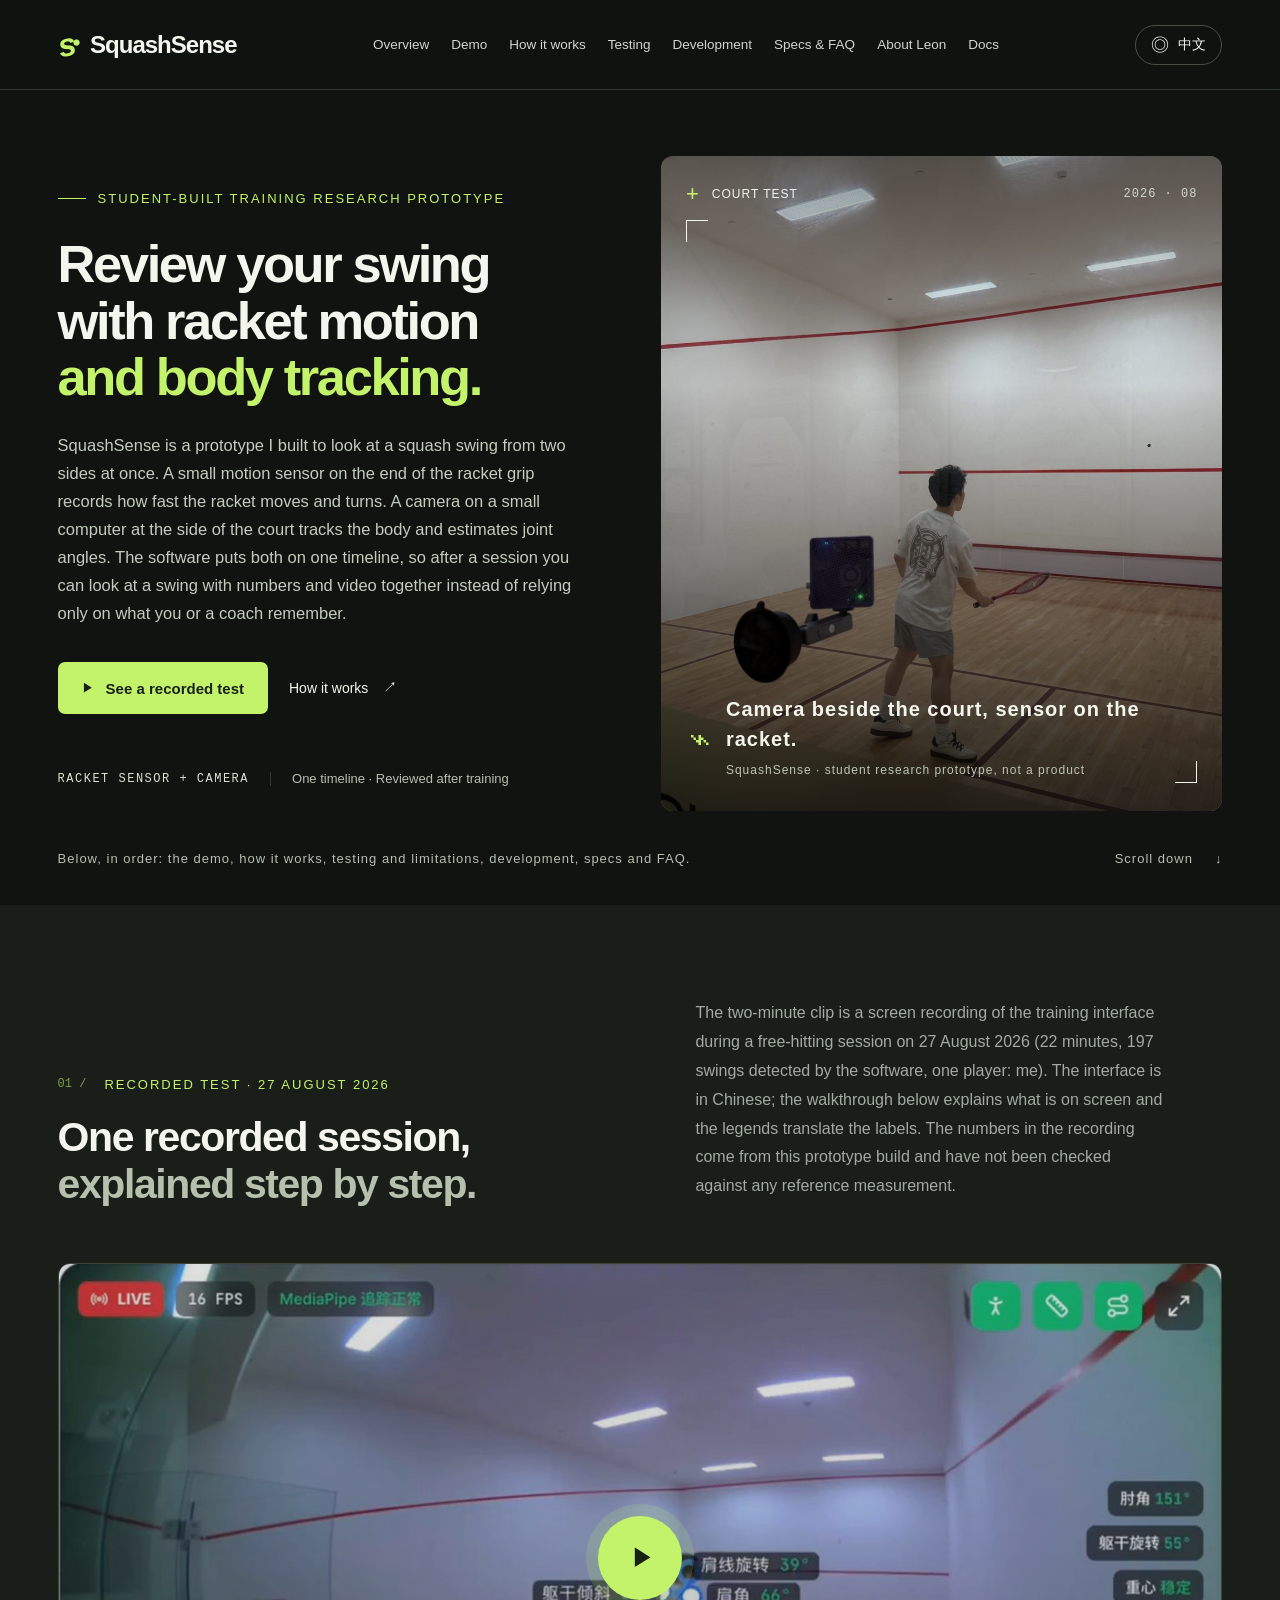
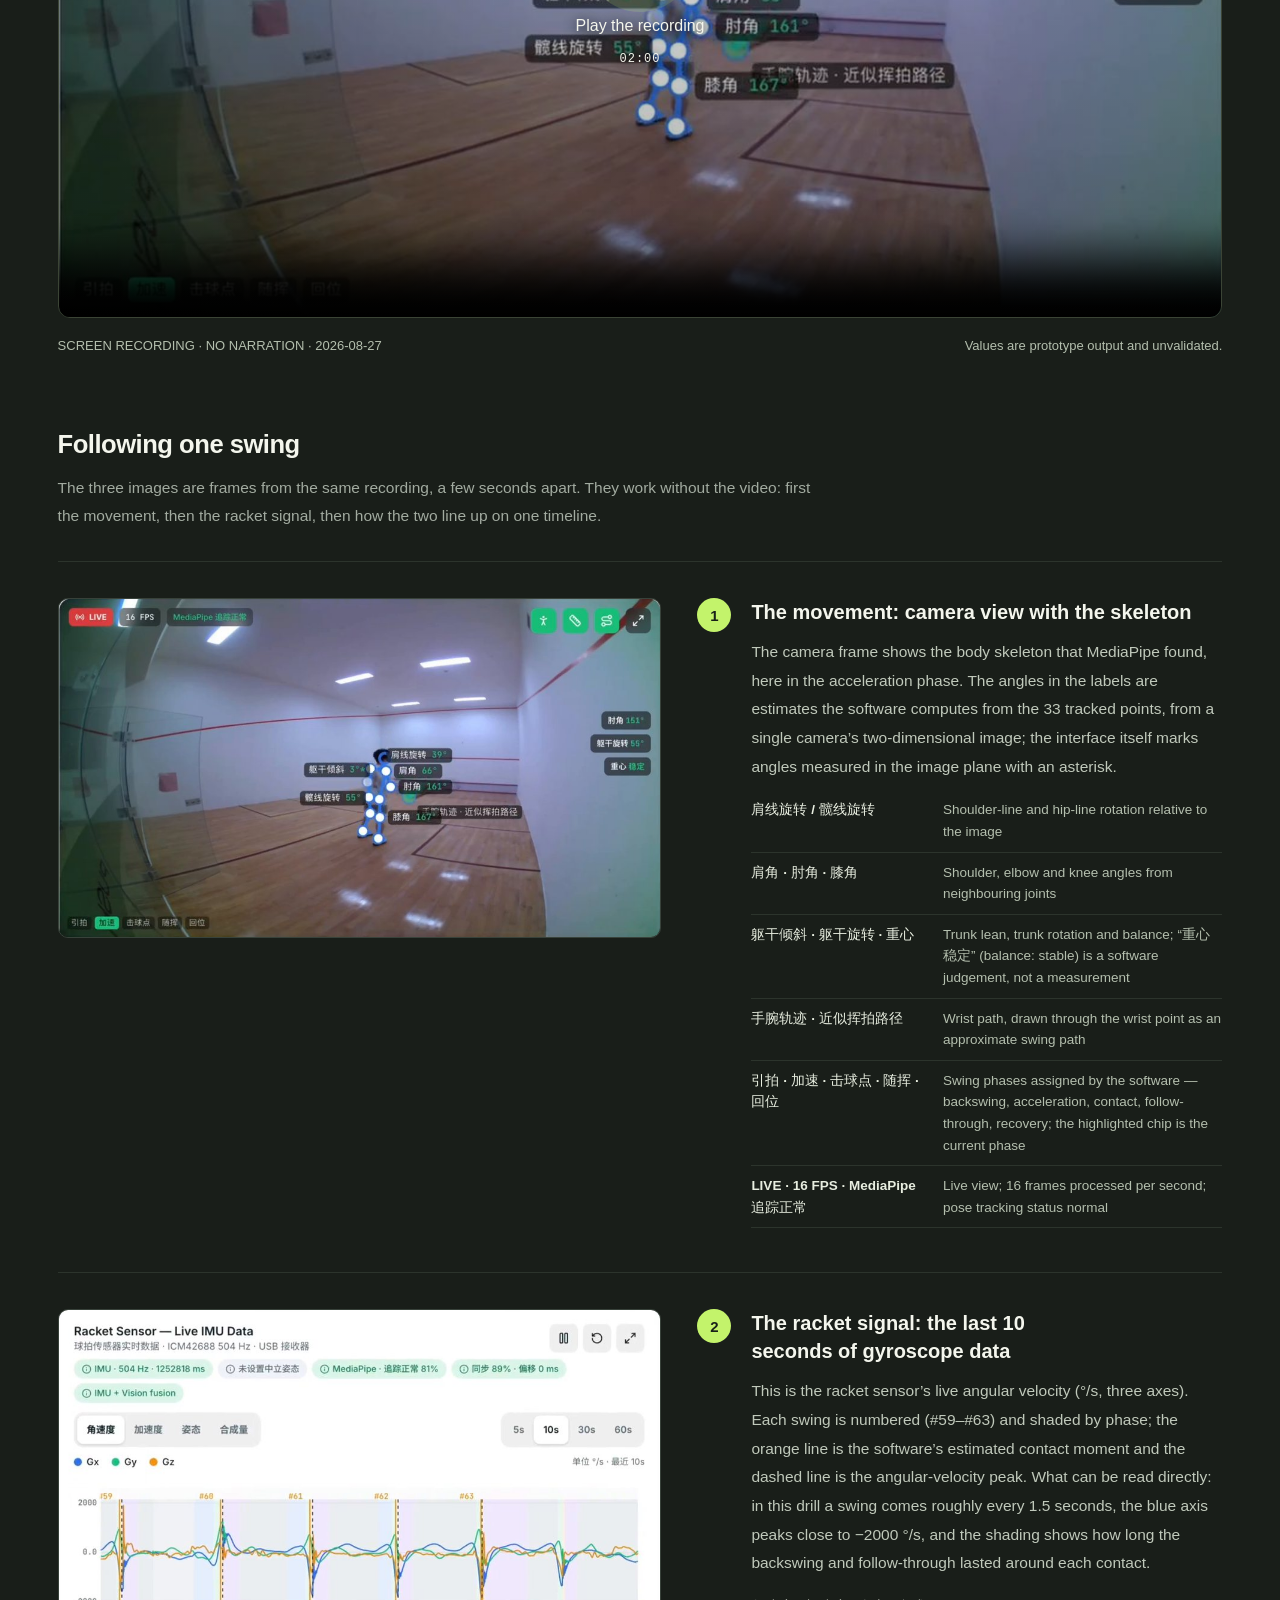
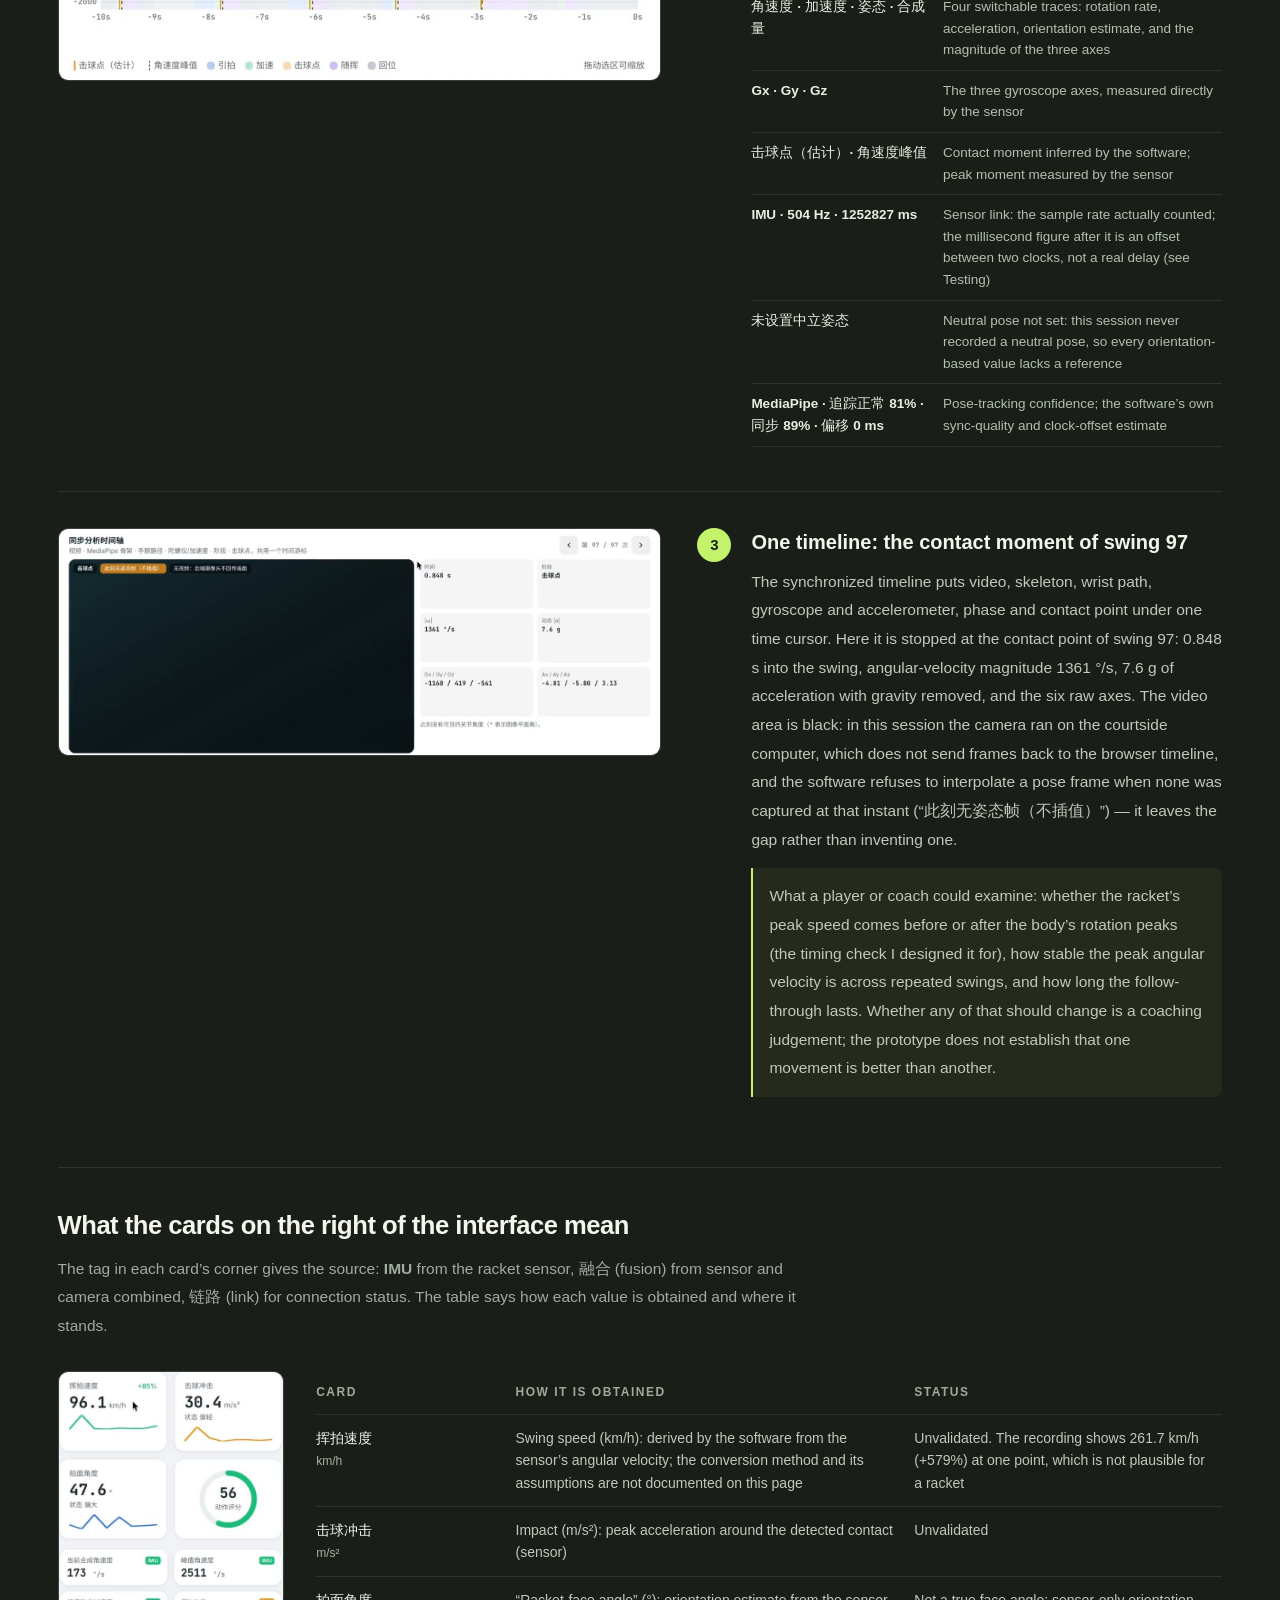
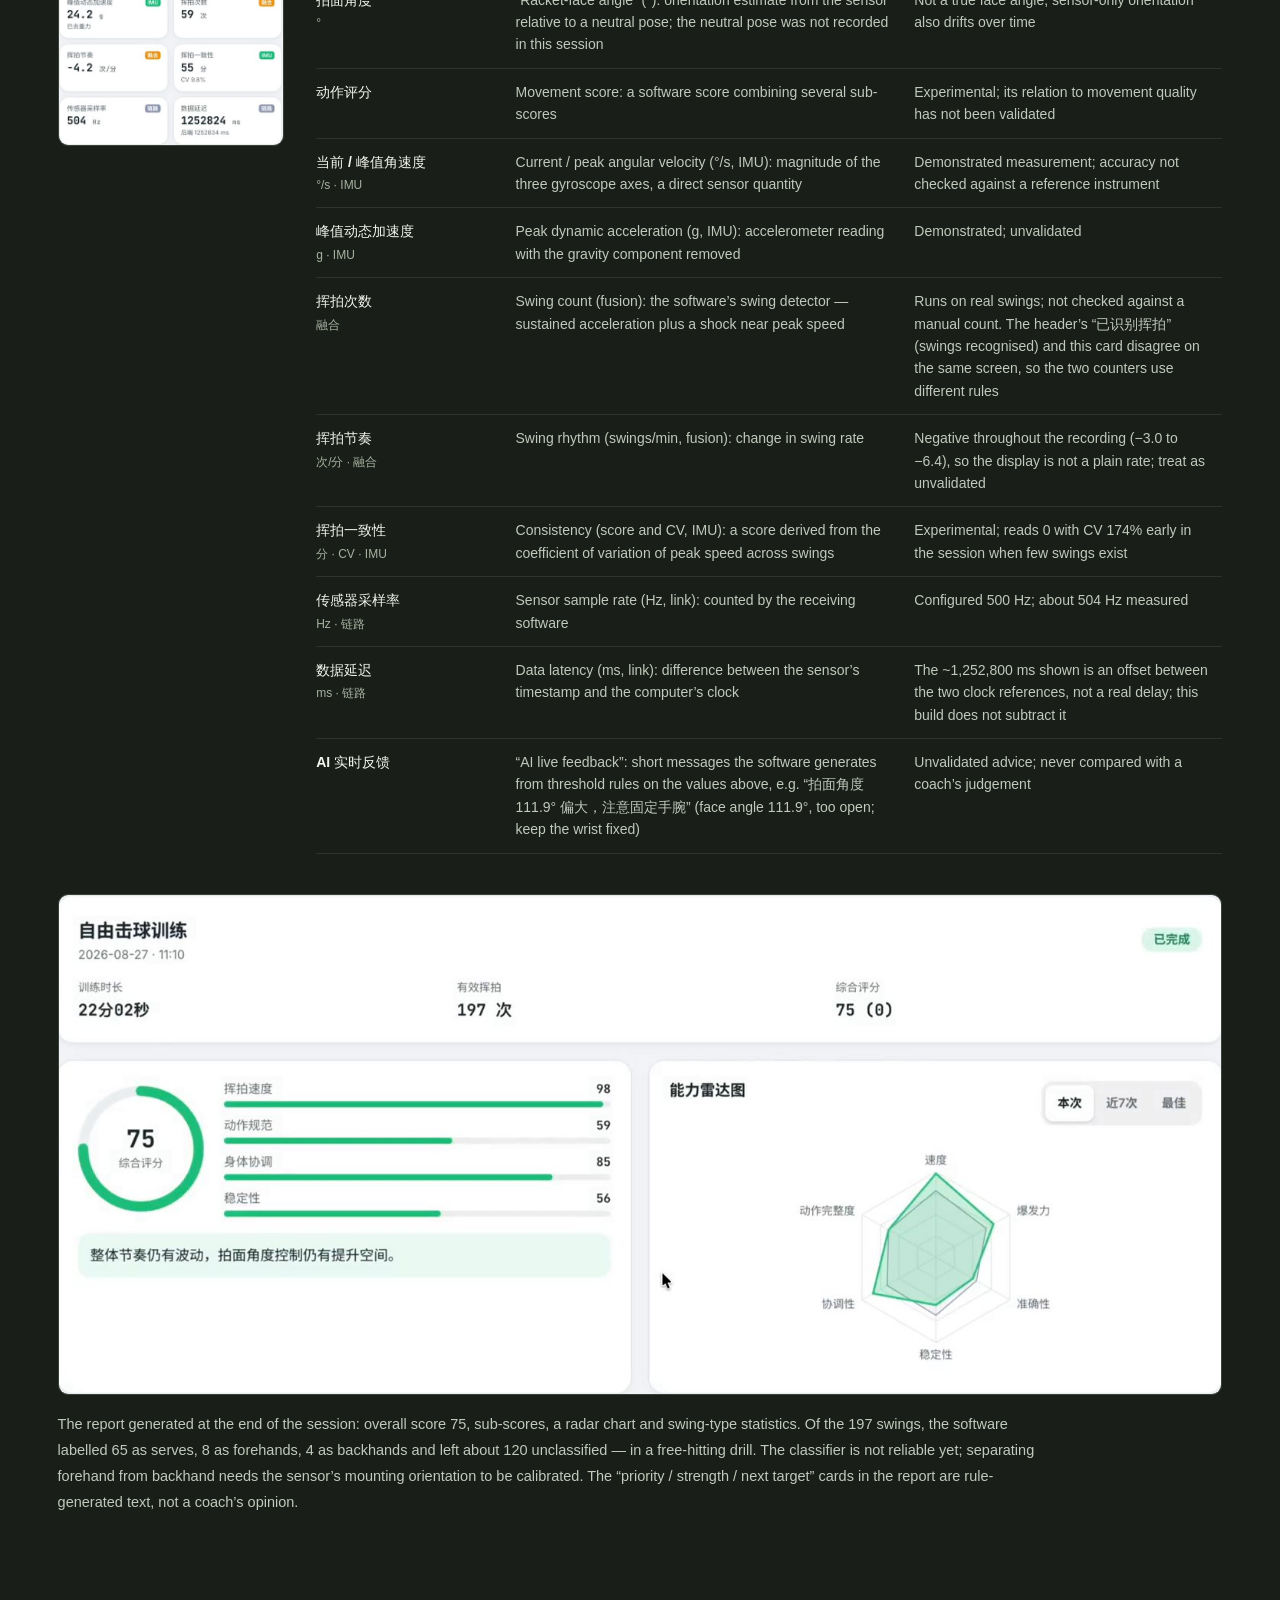
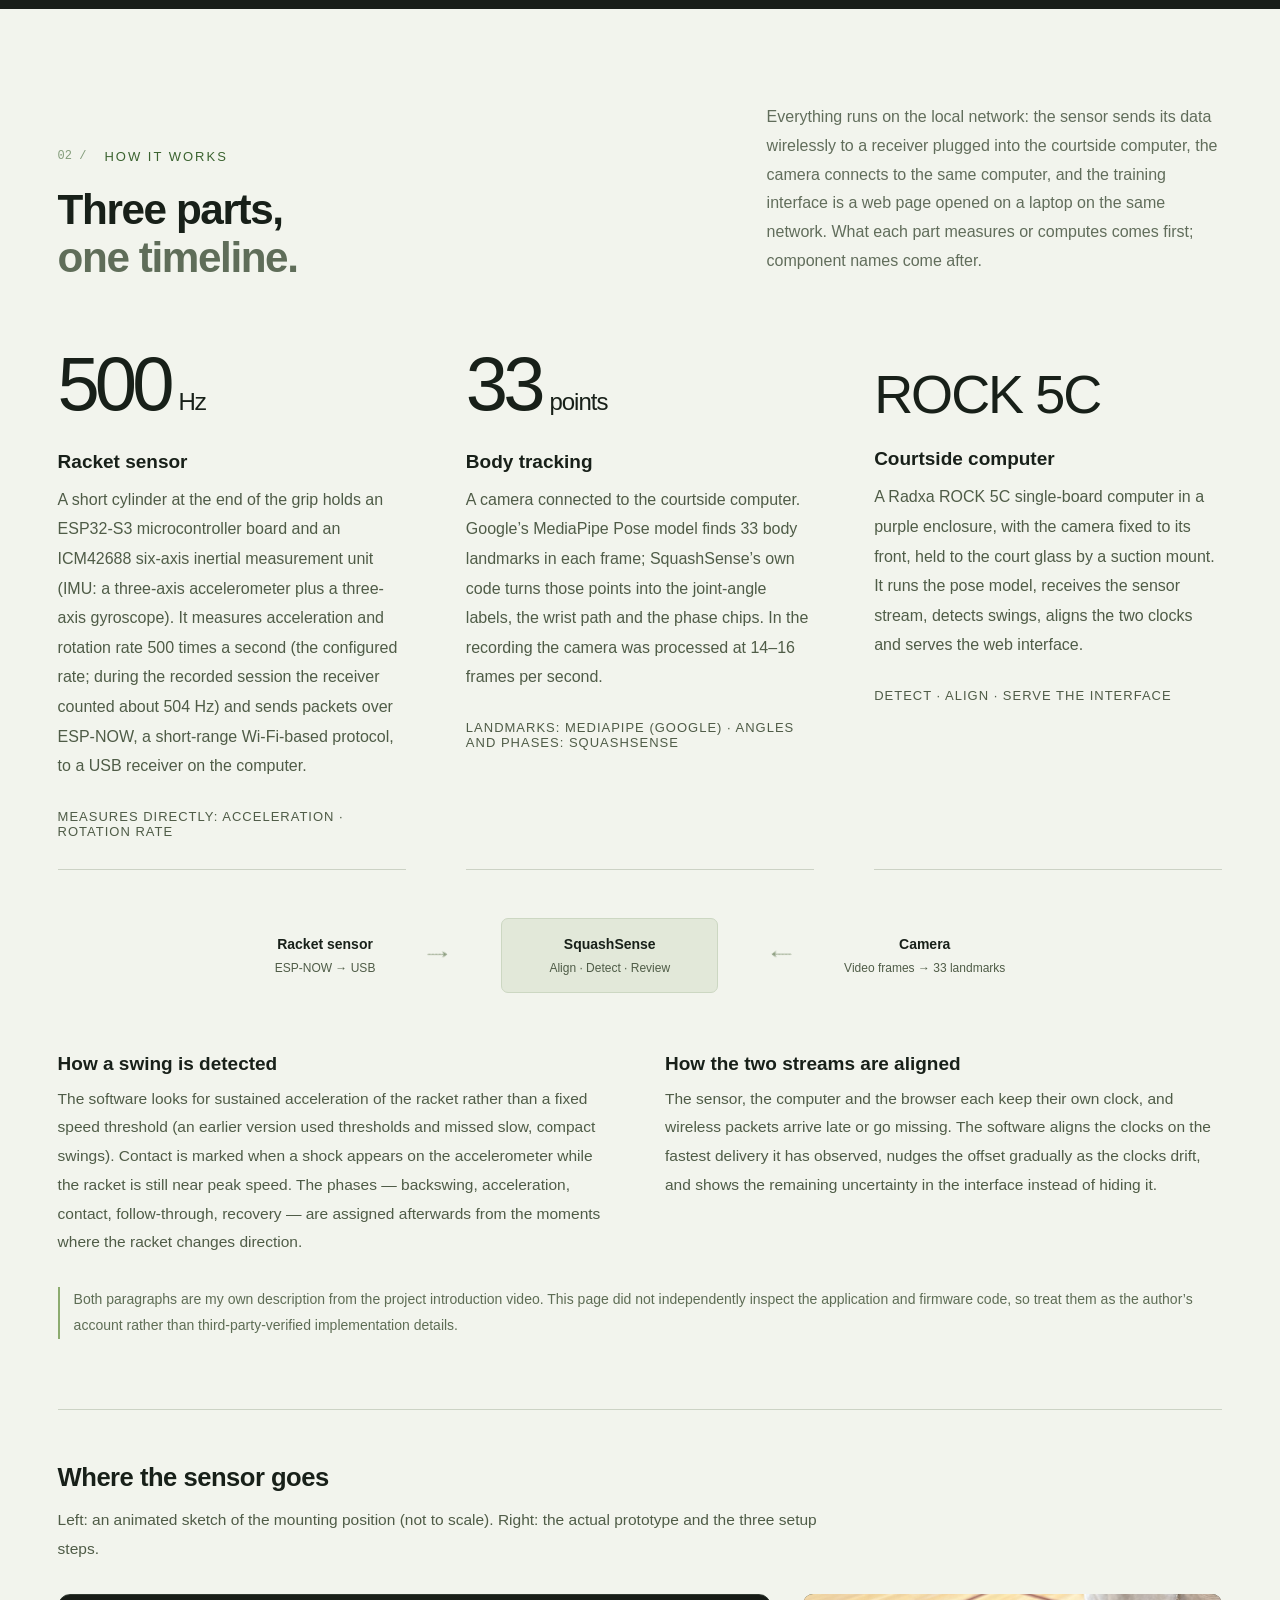
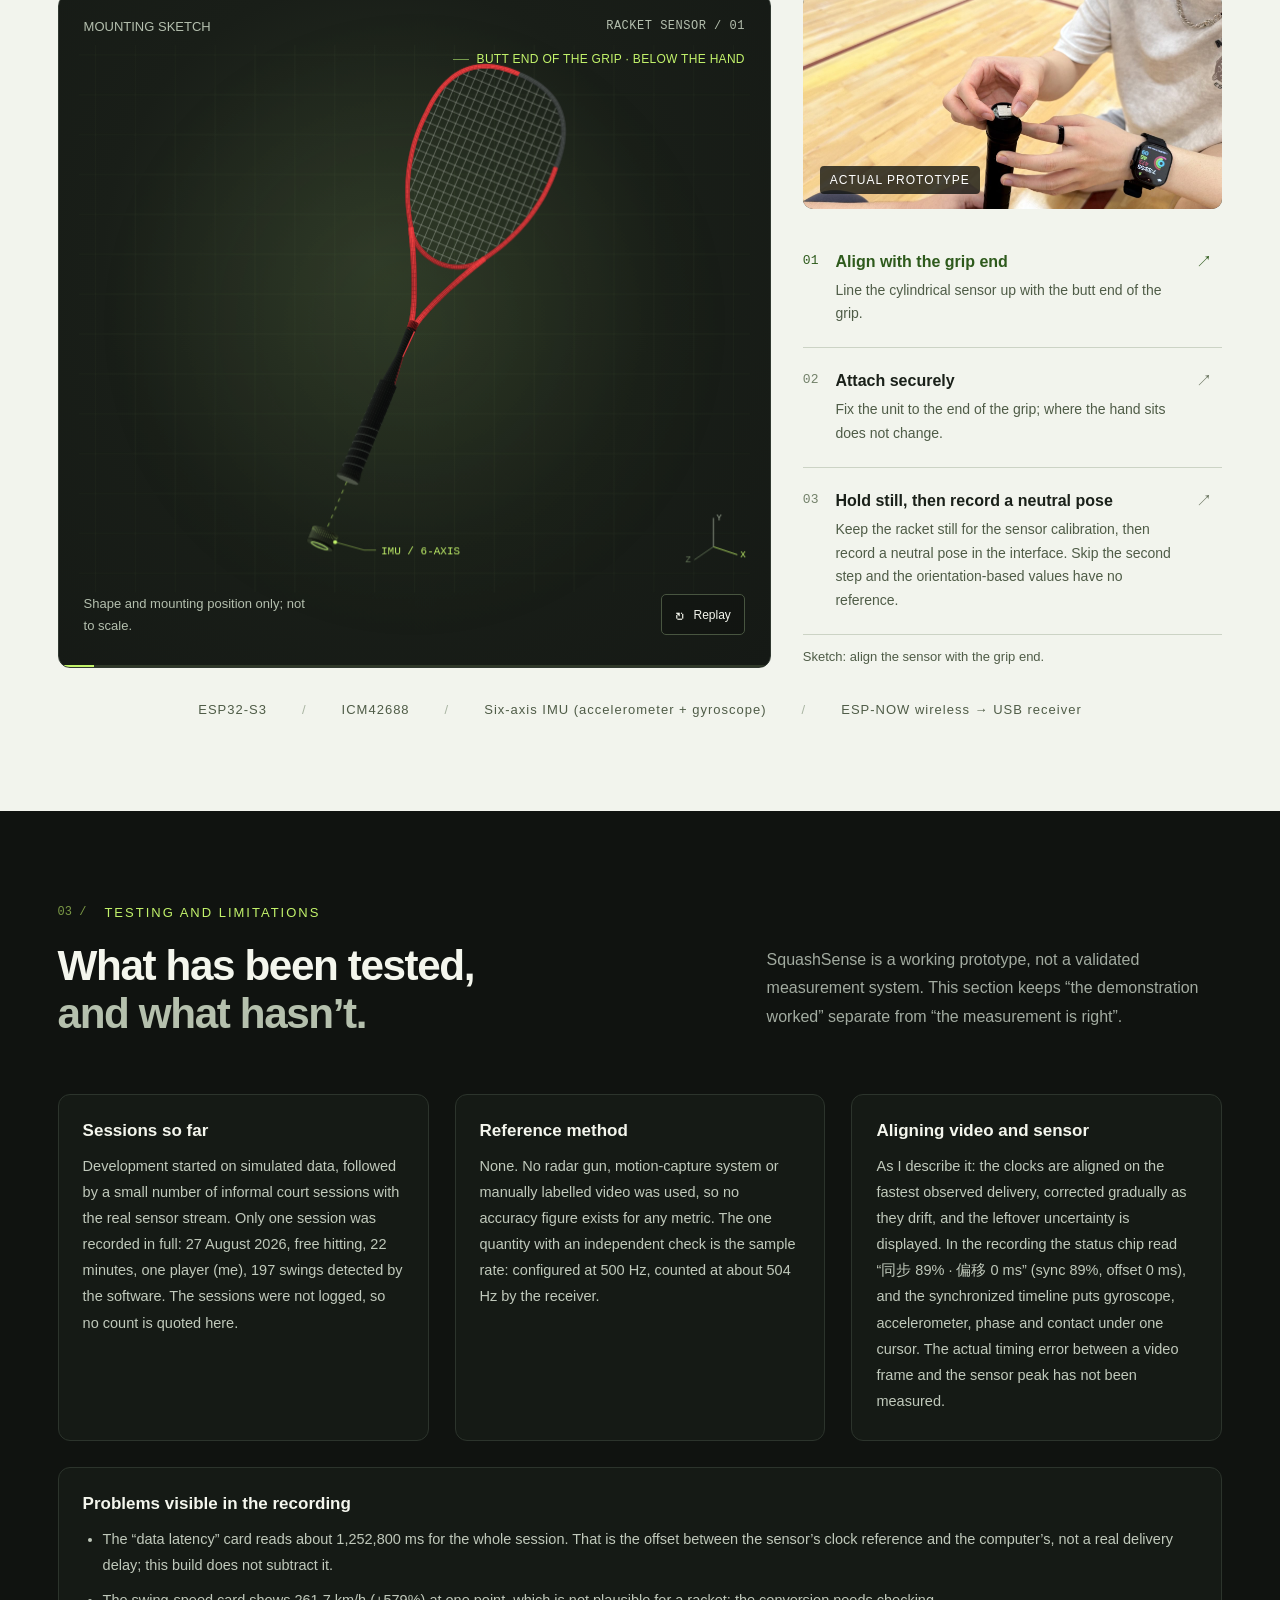
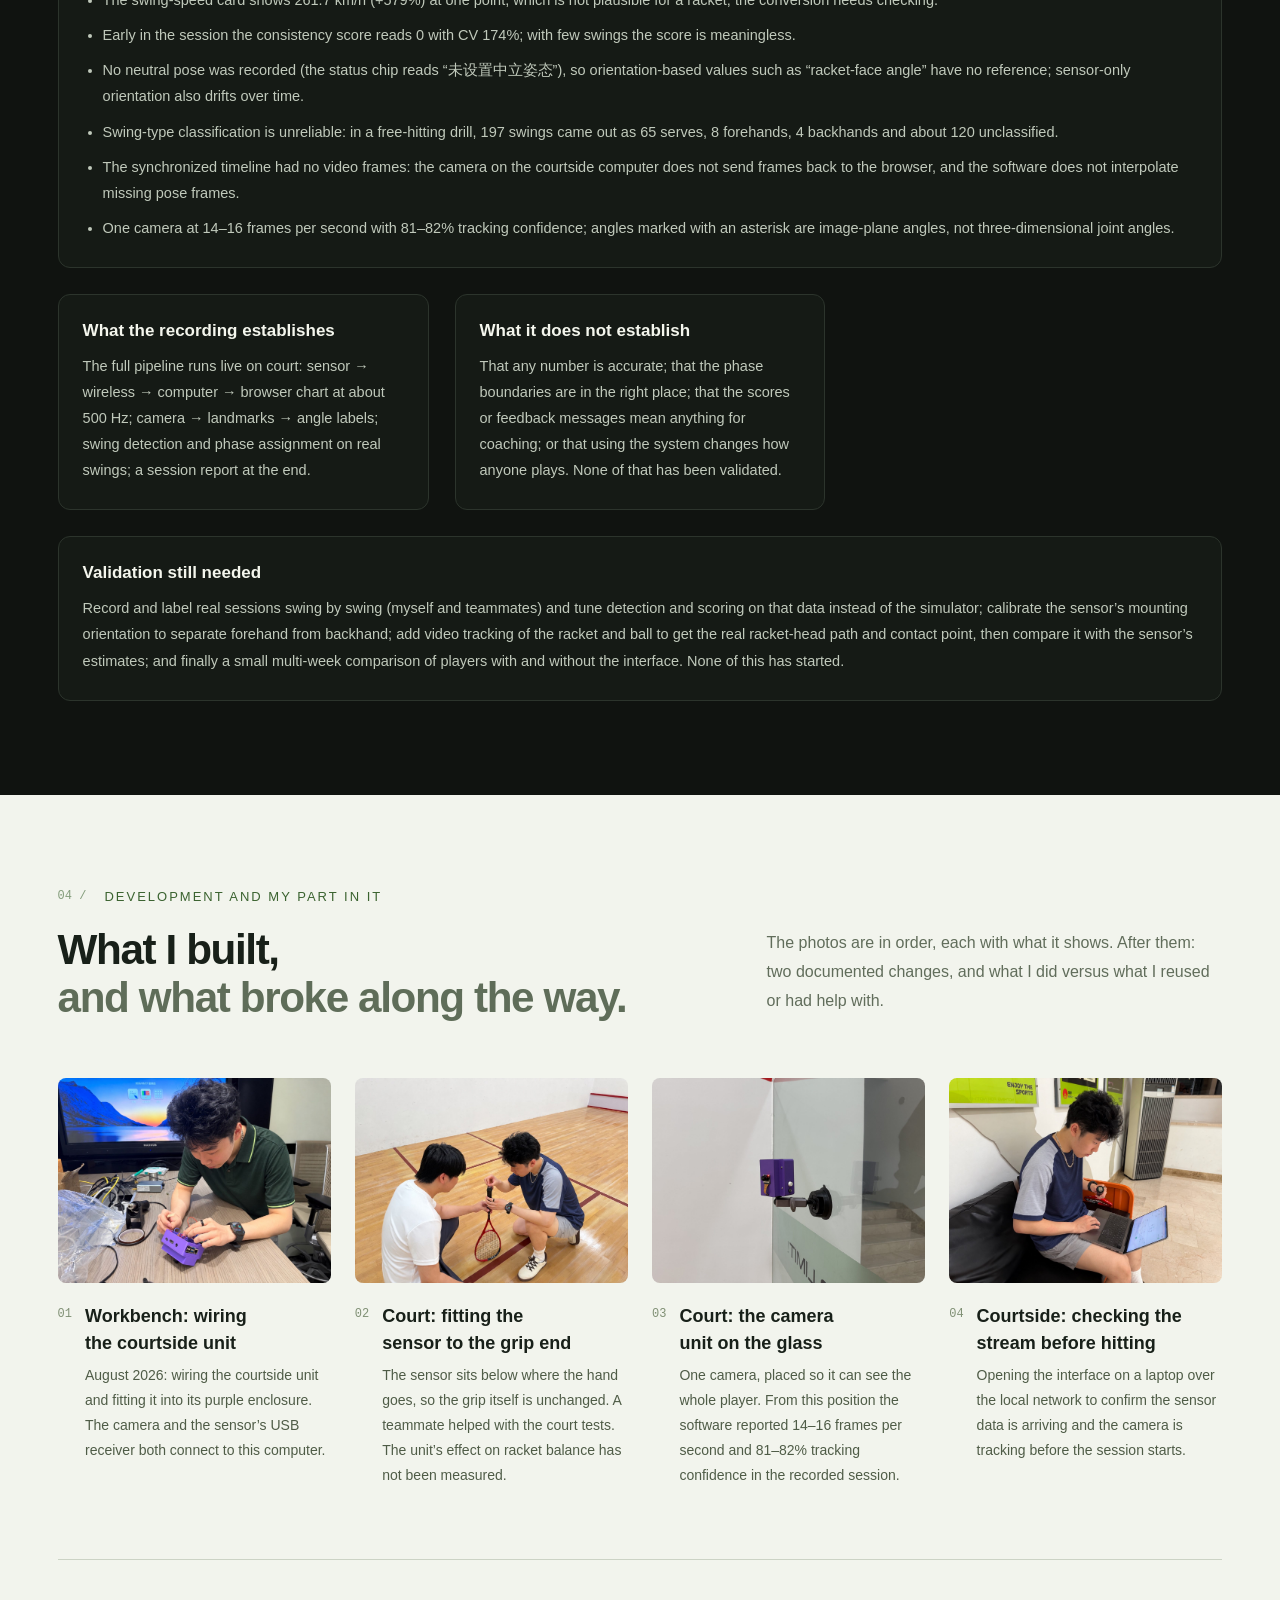
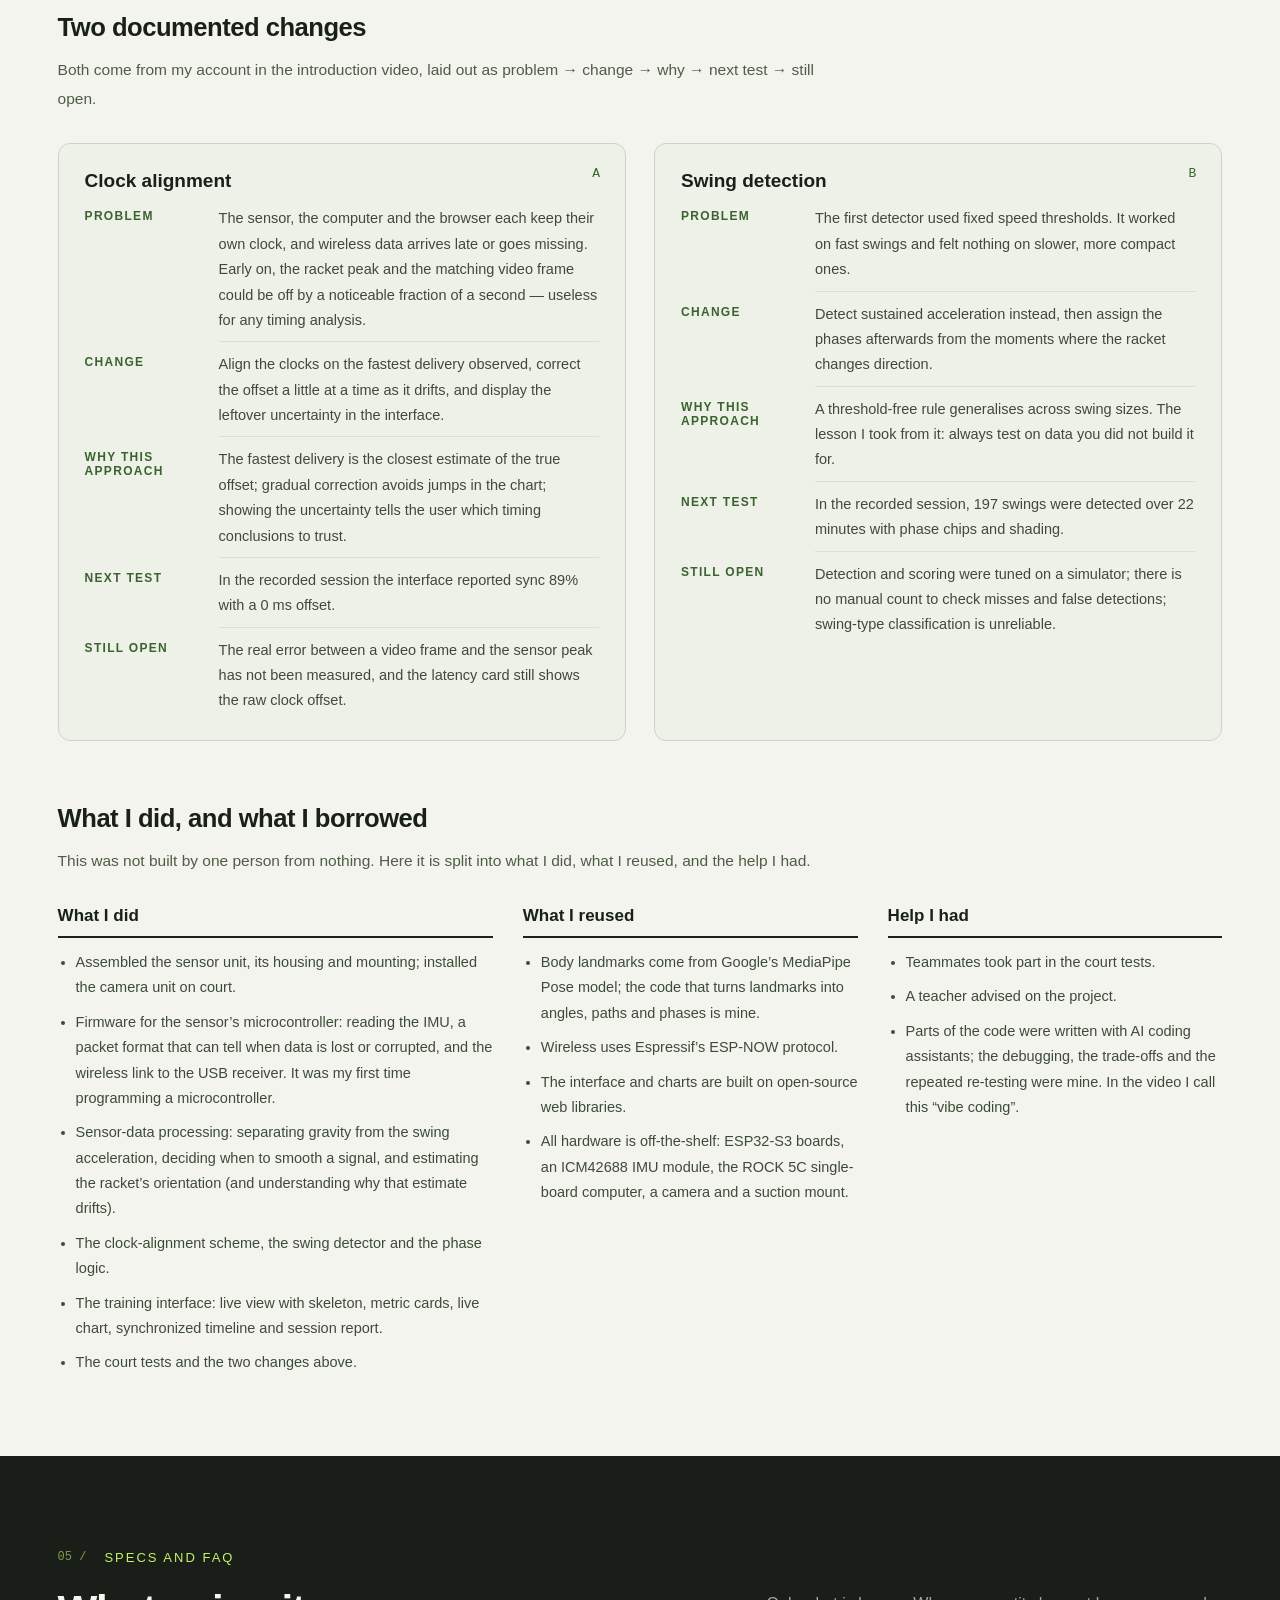
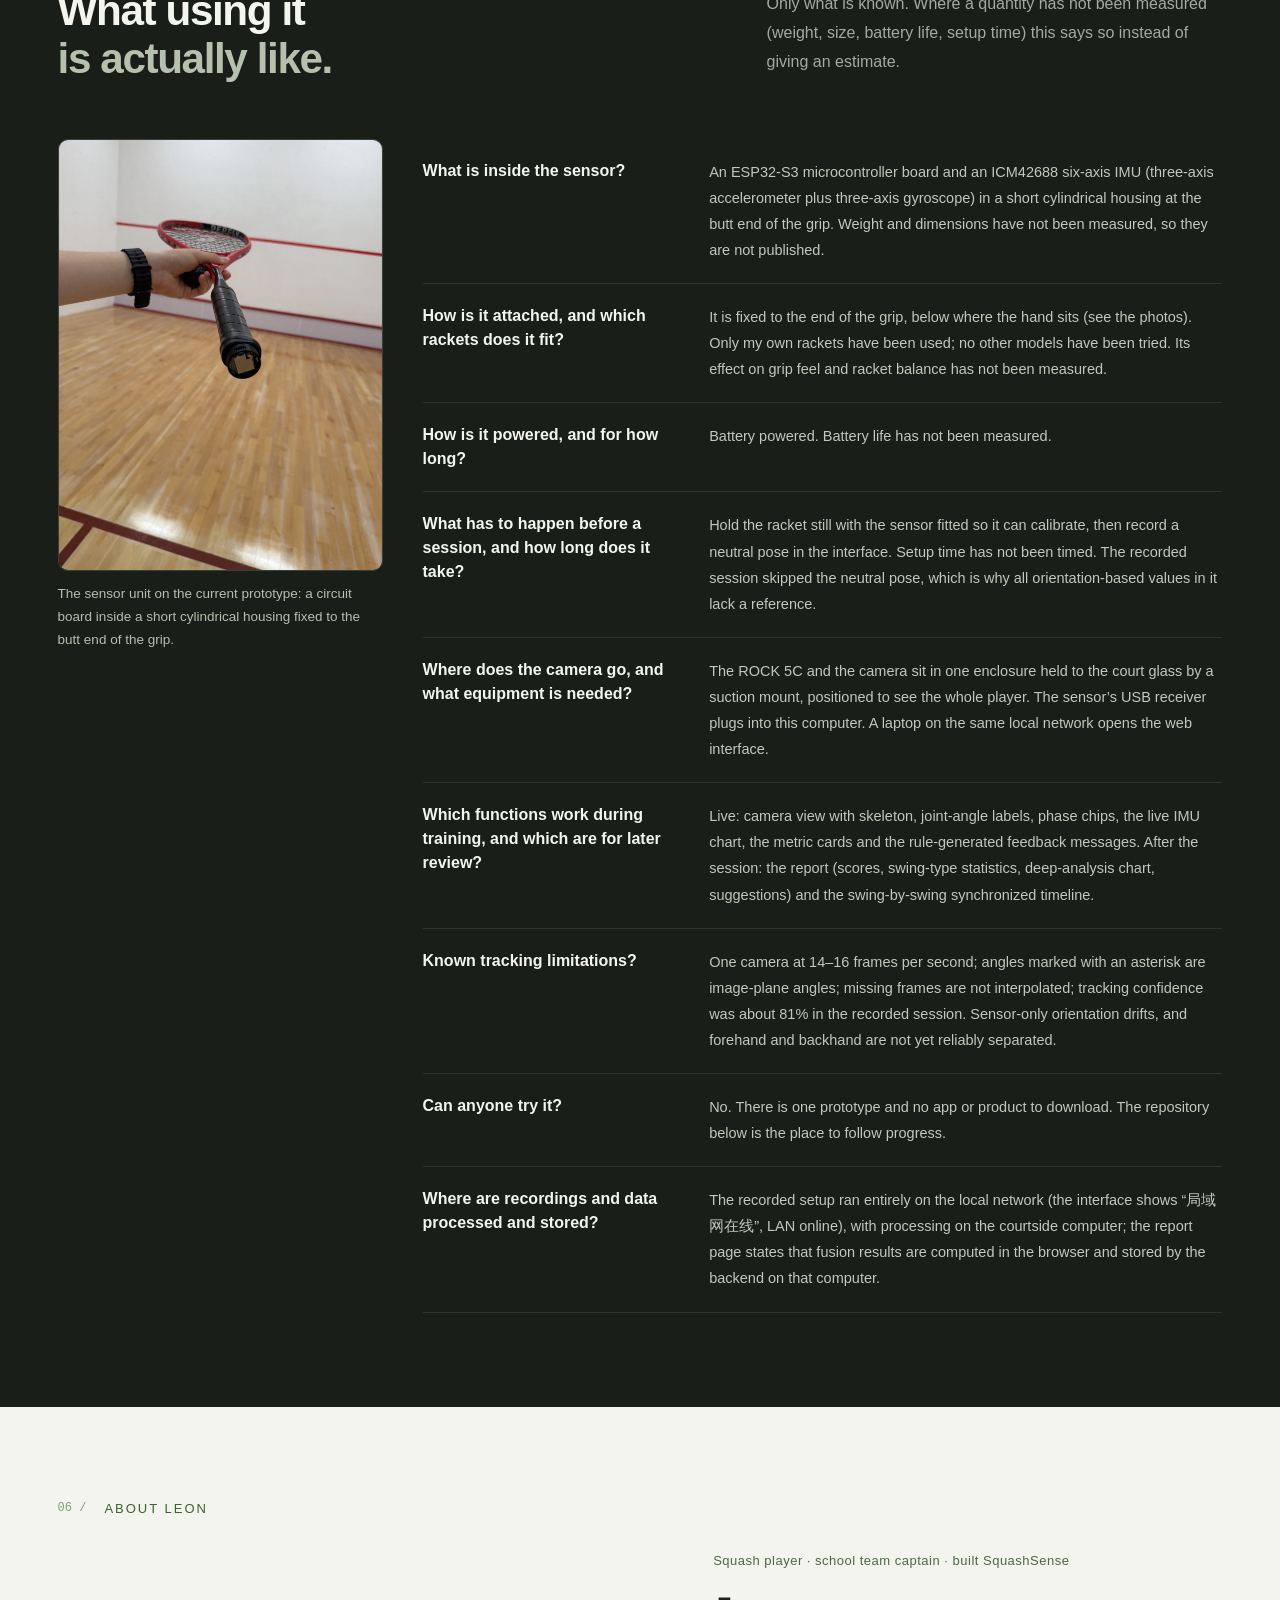
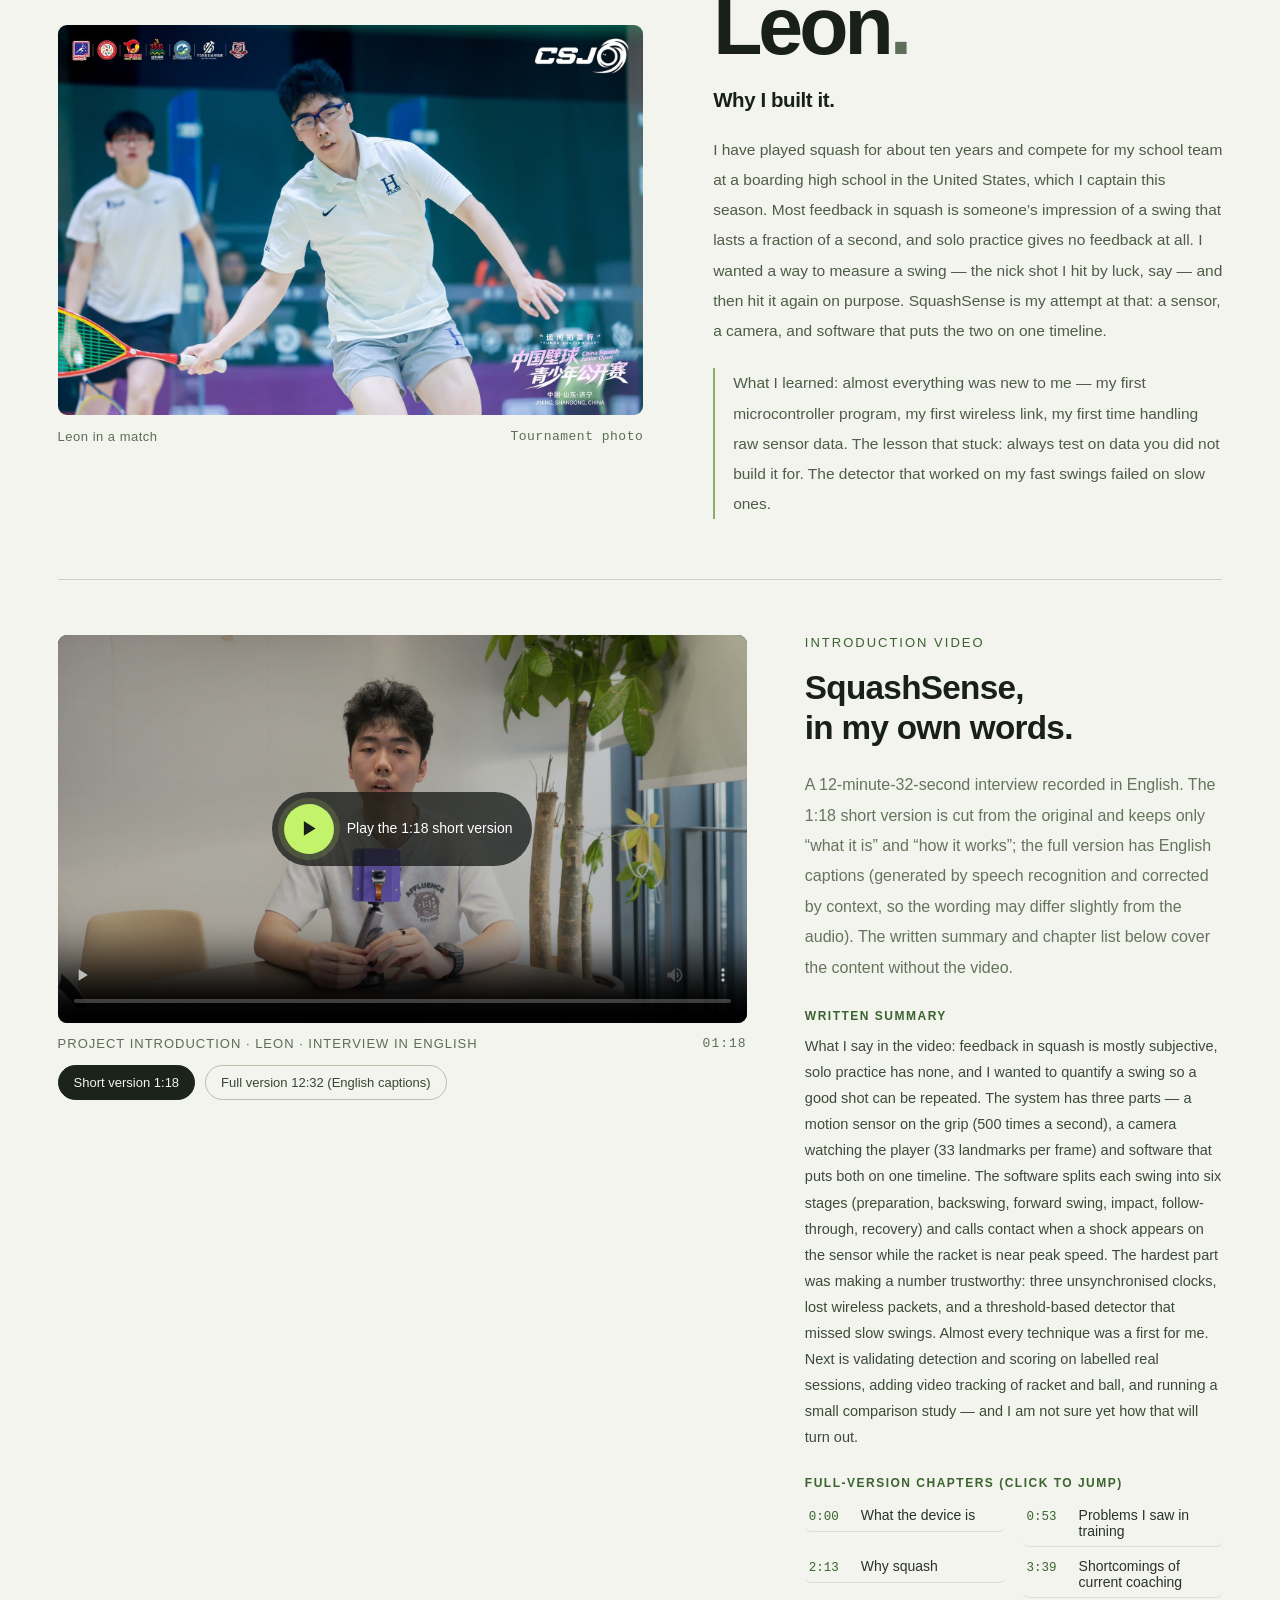
==== commit 2175d4f3: "Rebuild the site around evidence: demo walkthrough, testing and limitations, contribution, specs, do" ====
--- a/index.html
+++ b/index.html
@@ -1,64 +1,459 @@
 <!doctype html>
 <html lang="zh-CN">
 <head>
-<meta charset="UTF-8"><meta name="viewport" content="width=device-width,initial-scale=1">
-<meta name="theme-color" content="#101310"><meta name="description" content="SquashSense 将球拍惯性传感器与摄像头人体姿态结合，在 ROCK 5C 上呈现更完整的壁球训练视角。">
-<title>SquashSense — 让每一次挥拍，都有迹可循</title>
+<meta charset="UTF-8">
+<meta name="viewport" content="width=device-width,initial-scale=1">
+<meta name="theme-color" content="#101310">
+<meta name="description" content="SquashSense 是一个学生自制的壁球训练研究原型：球拍末端的运动传感器加场边摄像头的身体追踪，把两路数据放在同一条时间线上，供训练后复盘。">
+<title>SquashSense — 用球拍运动数据和身体追踪复盘挥拍</title>
+<link rel="canonical" href="https://leon-3647.github.io/squashsense/">
+<meta property="og:type" content="website">
+<meta property="og:site_name" content="SquashSense">
+<meta property="og:title" content="SquashSense — Review your swing with racket motion and body tracking">
+<meta property="og:description" content="A student-built squash training research prototype: a racket-mounted motion sensor and camera-based body tracking on one timeline, with an honest account of what has and has not been tested.">
+<meta property="og:url" content="https://leon-3647.github.io/squashsense/">
+<meta property="og:image" content="https://leon-3647.github.io/squashsense/assets/hero.jpg">
+<meta property="og:image:width" content="1600">
+<meta property="og:image:height" content="1200">
+<meta property="og:locale" content="zh_CN">
+<meta property="og:locale:alternate" content="en_US">
+<meta name="twitter:card" content="summary_large_image">
 <link rel="icon" type="image/svg+xml" href="data:image/svg+xml,%3Csvg xmlns='http://www.w3.org/2000/svg' viewBox='0 0 32 32'%3E%3Crect width='32' height='32' rx='9' fill='%23c3f36b'/%3E%3Cpath d='M23 9H13a4 4 0 0 0 0 8h6a3 3 0 0 1 0 6H9' stroke='%23101310' stroke-width='4' fill='none'/%3E%3C/svg%3E">
-<link rel="stylesheet" href="styles/main.css?v=20261004-video16x9">
-<script type="module" src="js/main.js?v=20261004-motion2"></script>
+<link rel="stylesheet" href="styles/main.css?v=20261010-evidence1">
+<script type="module" src="js/main.js?v=20261010-evidence1"></script>
 </head>
 <body>
 <a class="skip-link" href="#overview" data-i18n="skip">跳转到内容</a>
-<header class="site-header"><a class="brand" href="#" aria-label="SquashSense"><span class="brand-icon">s<span>•</span></span>SquashSense</a><nav aria-label="主导航" data-i18n-aria="navLabel"><a href="#overview" data-i18n="navOverview">项目概览</a><a href="#sensor" data-i18n="navSensor">球拍传感器</a><a href="#demo" data-i18n="navDemo">实测演示</a><a href="#story" data-i18n="navStory">项目背后</a><a href="#author" data-i18n="navAuthor">关于作者</a></nav><button class="lang-switch" type="button" aria-label="Switch to English"><span class="language-icon">◎</span><span id="lang-label">EN</span></button></header>
+<header class="site-header">
+  <a class="brand" href="#" aria-label="SquashSense"><span class="brand-icon">s<span>•</span></span>SquashSense</a>
+  <button class="menu-toggle" id="menu-toggle" type="button" aria-expanded="false" aria-controls="site-nav" aria-label="打开菜单" data-i18n-aria="menuOpen"><span></span><span></span><span></span></button>
+  <nav id="site-nav" aria-label="主导航" data-i18n-aria="navLabel">
+    <a href="#overview" data-i18n="navOverview">项目概览</a>
+    <a href="#demo" data-i18n="navDemo">实测演示</a>
+    <a href="#how" data-i18n="navHow">工作原理</a>
+    <a href="#testing" data-i18n="navTesting">测试与局限</a>
+    <a href="#development" data-i18n="navDevelopment">开发过程</a>
+    <a href="#specs" data-i18n="navSpecs">参数与问答</a>
+    <a href="#author" data-i18n="navAuthor">关于 Leon</a>
+    <a href="#docs" data-i18n="navDocs">资料</a>
+  </nav>
+  <button class="lang-switch" type="button" aria-label="Switch to English"><span class="language-icon">◎</span><span id="lang-label">EN</span></button>
+</header>
 <main>
+
+<!-- 1. Overview -->
 <section class="hero" id="overview">
-<div class="hero-copy"><div class="eyebrow"><span class="eyebrow-line"></span><span data-i18n="heroEyebrow">为壁球训练，多一个视角</span></div><h1 data-i18n-html="heroTitle">让每一次挥拍，<br><span>都有迹可循。</span></h1><p class="hero-description" data-i18n="heroDescription">球拍的姿态，身体的动作。将两种视角连接起来，让训练中看不见的细节，变得清晰。</p><div class="hero-actions"><a class="button button-lime" href="#demo"><span class="play-small">▶</span><span data-i18n="watchDemo">观看实测演示</span></a><a class="text-link" href="#sensor"><span data-i18n="exploreSensor">探索球拍传感器</span><span>↗</span></a></div><div class="hero-tech"><span>IMU <i>+</i> VISION</span><span data-i18n="heroTech">双源感知 · 边缘端分析</span></div></div>
-<div class="hero-visual"><img src="assets/hero.jpg" alt="壁球训练监测原型实物" data-i18n-alt="heroAlt" fetchpriority="high"><div class="visual-shade"></div><div class="visual-topline"><span class="small-cross">+</span><span data-i18n="heroVisualLabel">从真实球场出发</span><span class="visual-number">01 / FIELD NOTES</span></div><div class="hero-caption"><span class="caption-symbol">⌁</span><div><span class="caption-title" data-i18n="heroCaption">感知动作，理解挥拍。</span><span class="caption-sub" data-i18n="heroCaptionSub">SquashSense · 训练监测原型</span></div></div><div class="image-corner corner-tl"></div><div class="image-corner corner-br"></div></div>
-<div class="hero-bottom"><span data-i18n="heroBottom">从拍柄末端，到完整动作。</span><a href="#approach"><span data-i18n="scrollExplore">向下探索</span><span>↓</span></a></div>
-</section>
-
-<section class="approach section-light" id="approach">
-<div class="section-heading"><div><div class="eyebrow"><span class="section-index">01 /</span><span data-i18n="approachEyebrow">完整的动作，需要两种视角</span></div><h2 data-i18n-html="approachTitle">看见身体的动作。<br><span>也听见球拍的语言。</span></h2></div><p data-i18n="approachDescription">摄像头观察身体如何移动，球拍传感器记录挥拍如何发生。SquashSense 将两种信号汇聚到 ROCK 5C，在同一条时间线上理解一次完整的挥拍。</p></div>
-<div class="capabilities"><article><span class="stat-value">500<span>Hz</span></span><h3 data-i18n="stat1Title">球拍运动采样</h3><p data-i18n="stat1Description">ICM42688 六轴惯性传感器，捕捉三轴加速度与角速度。</p><span class="stat-foot" data-i18n="stat1Note">固件默认采样配置</span></article><article><span class="stat-value">33<span data-i18n="landmarksUnit">个</span></span><h3 data-i18n="stat2Title">人体姿态关键点</h3><p data-i18n="stat2Description">通过 MediaPipe 追踪人体骨架，观察关节角度和身体转动。</p><span class="stat-foot">MEDIAPIPE POSE</span></article><article><span class="stat-value stat-text">ROCK 5C</span><h3 data-i18n="stat3Title">边缘端融合分析</h3><p data-i18n="stat3Description">在场边连接摄像头和无线接收器，汇聚运动信号与训练画面。</p><span class="stat-foot" data-i18n="stat3Note">传感器 + 视觉 + 同步复盘</span></article></div>
-<div class="signal-path"><span><b data-i18n="pathSensor">球拍传感器</b><small>ESP-NOW → USB</small></span><i>↘</i><span class="path-center"><b>SquashSense</b><small data-i18n="pathCenter">同步 · 融合 · 复盘</small></span><i>↙</i><span><b data-i18n="pathCamera">视觉摄像头</b><small data-i18n="pathCameraSmall">视频帧 → 人体关键点</small></span></div>
-</section>
-<section class="sensor-section" id="sensor">
-<div class="section-heading"><div><div class="eyebrow"><span class="section-index">02 /</span><span data-i18n="sensorEyebrow">RACKET TRACKER · 球拍传感器</span></div><h2 data-i18n-html="sensorTitle">小小一枚。<br><span>感知每次挥拍。</span></h2></div><p data-i18n="sensorDescription">自制圆柱形姿态传感器，固定在球拍握柄底部。让球拍的加速度、角速度和相对姿态，成为可以回看的训练线索。</p></div>
-<div class="installation-layout"><div class="installation-view"><div class="canvas-top"><span data-i18n="installView">交互安装示意</span><span class="mono">RACKET TRACKER / 01</span></div><canvas id="installation-canvas" role="img" aria-label="三维安装示意：红黑配色、带横桥和开放式三角拍喉的壁球拍，圆柱形传感器从握柄下方移动并固定到拍柄底部" data-i18n-aria="canvasAlt"></canvas><span class="canvas-label" data-i18n="canvasLabel">拍柄底部 · 感知起点</span><div class="canvas-bottom"><span data-i18n="installDisclaimer">外形与安装位置示意，非精确尺寸模型</span><button class="replay-button" id="replay-install" type="button"><span>↻</span><span data-i18n="replay">重播动画</span></button></div><div class="animation-progress"><span id="animation-progress"></span></div></div>
-<div class="installation-info"><div class="sensor-photo"><img src="assets/installation.jpg" alt="在球拍握柄底部安装圆形姿态传感器的近景" data-i18n-alt="sensorPhotoAlt" loading="lazy"><span data-i18n="realPrototype">实物原型</span></div><div class="installation-steps" aria-label="安装步骤" data-i18n-aria="stepsLabel"><button class="step active" data-step="0" aria-pressed="true"><span class="step-number">01</span><span><strong data-i18n="step1Title">对准拍柄底部</strong><small data-i18n="step1Description">圆柱传感器与握柄末端对齐。</small></span><i>↗</i></button><button class="step" data-step="1" aria-pressed="false"><span class="step-number">02</span><span><strong data-i18n="step2Title">贴合并固定</strong><small data-i18n="step2Description">将装置稳固安装在拍柄底部。</small></span><i>↗</i></button><button class="step" data-step="2" aria-pressed="false"><span class="step-number">03</span><span><strong data-i18n="step3Title">静置校准，开始感知</strong><small data-i18n="step3Description">静置完成传感器校准，再在训练界面记录中立姿态。</small></span><i>↗</i></button></div><div class="installation-status" aria-live="polite" id="installation-status"></div></div></div>
-<div class="sensor-specs"><span>ESP32-S3</span><span>ICM42688</span><span data-i18n="sixAxis">六轴运动感知</span><span data-i18n="wireless">ESP-NOW 无线传输</span></div>
-</section>
-<section class="demo-section" id="demo"><div class="section-heading"><div><div class="eyebrow"><span class="section-index">03 /</span><span data-i18n="demoEyebrow">真实球场 · 实际测试</span></div><h2 data-i18n-html="demoTitle">一次挥拍，<span>不止一个画面。</span></h2></div><p data-i18n="demoDescription">从人体骨架叠加，到球拍运动信号，再到训练结果。跟随一段实际测试，看看 SquashSense 如何连接动作与数据。</p></div>
-<div class="video-shell"><video id="training-video" controls playsinline preload="none" poster="assets/video-poster.jpg?v=20261004-video16x9" aria-label="SquashSense 实际训练演示视频" data-i18n-aria="videoLabel"><source src="assets/training-demo.mp4?v=20261004-video16x9" type="video/mp4"><span data-i18n="videoUnsupported">浏览器暂不支持视频播放。</span></video><button class="video-play" id="play-demo" aria-label="播放实测演示" data-i18n-aria="playDemo"><span class="big-play">▶</span><span data-i18n="videoPlayLabel">播放实测演示</span><small>02:00</small></button></div><div class="video-meta"><span data-i18n="videoMeta">实测录屏 / 原始训练界面</span><span data-i18n="videoNote">界面数值为该次测试的展示结果</span></div><p id="video-error" class="media-error" hidden data-i18n="videoError">视频暂时无法播放，请稍后重试。</p>
-<div class="insight-grid"><article><span class="insight-icon">01 —</span><h3 data-i18n="insight1Title">动作，看得更清楚</h3><p data-i18n="insight1Description">在训练画面上叠加骨架，观察肘、肩、膝关节角度与身体转动。</p></article><article><span class="insight-icon">02 —</span><h3 data-i18n="insight2Title">挥拍，拆开来理解</h3><p data-i18n="insight2Description">从准备、引拍到加速、随挥与回位，结合惯性信号分析挥拍阶段。</p></article><article><span class="insight-icon">03 —</span><h3 data-i18n="insight3Title">训练，留下复盘线索</h3><p data-i18n="insight3Description">通过同步时间轴与训练记录，回看节奏、发力时序和重复挥拍的一致性。</p></article></div>
-</section>
-<section class="story-section section-light" id="story"><div class="section-heading"><div><div class="eyebrow"><span class="section-index">04 /</span><span data-i18n="storyEyebrow">BUILT, TESTED, REPEATED</span></div><h2 data-i18n-html="storyTitle">从工作台出发，<br><span>在球场上找到答案。</span></h2></div><p data-i18n="storyDescription">组装硬件、调试信号、走进球场。SquashSense 是一个持续迭代的训练监测项目，每一次测试，都让运动与技术更近一步。</p></div>
-<div class="story-gallery"><figure><div class="photo-wrap"><img src="assets/assembly.jpg?v=20261004-review1" alt="在工作台组装紫色外壳内的计算与摄像头装置" data-i18n-alt="assemblyAlt" loading="lazy"></div><figcaption><span>01</span><div><h3 data-i18n="gallery1Title">把想法装进硬件</h3><p data-i18n="gallery1Description">计算单元与摄像头的组装调试</p></div></figcaption></figure><figure><div class="photo-wrap"><img src="assets/grip-mount.jpg?v=20261004-review1" alt="在壁球场内将传感器固定在球拍握柄末端" data-i18n-alt="installationPhotoAlt" loading="lazy"></div><figcaption><span>02</span><div><h3 data-i18n="gallery2Title">将传感器固定在球拍末端</h3><p data-i18n="gallery2Description">拍柄末端的安装与信号测试</p></div></figcaption></figure><figure><div class="photo-wrap"><img src="assets/rock5c.jpg" alt="固定在壁球场玻璃上的紫色 ROCK 5C 视觉设备" data-i18n-alt="rockAlt" loading="lazy"></div><figcaption><span>03</span><div><h3 data-i18n="gallery3Title">在真实球场验证</h3><p data-i18n="gallery3Description">固定视觉设备，捕捉完整动作</p></div></figcaption></figure><figure><div class="photo-wrap"><img src="assets/testing.jpg?v=20261004-review1" alt="在球场边使用笔记本电脑调试球拍传感器" data-i18n-alt="debuggingPhotoAlt" loading="lazy"></div><figcaption><span>04</span><div><h3 data-i18n="gallery4Title">在场边调试设备</h3><p data-i18n="gallery4Description">连接电脑，检查传感器与训练界面</p></div></figcaption></figure></div>
-<section class="author-profile" id="author" aria-labelledby="author-name">
-<div class="author-eyebrow eyebrow"><span class="section-index">05 /</span><span data-i18n="authorEyebrow">认识作者 · 球场上的 LEON</span></div>
-<div class="author-intro">
-<figure class="author-lead-photo"><img src="assets/author/leon-court.jpg" alt="Leon 在壁球场上专注挥拍的比赛瞬间" data-i18n-alt="authorLeadAlt" width="1800" height="1200" loading="lazy"><figcaption><span data-i18n="authorPhotoLabel">球场上的 Leon</span><span>01 / 05</span></figcaption></figure>
-<div class="author-bio"><p class="author-role" data-i18n="authorRole">壁球运动员 · 校队队长 · SquashSense 作者</p><h2 id="author-name">Leon<span>.</span></h2><h3 data-i18n="authorHeadline">十年热爱，始终在场。</h3><p data-i18n="authorBiography">Leon 从八岁开始接触壁球，十年来始终坚持训练与比赛。如今，他就读于美国一所寄宿高中，所在校队已连续两个赛季夺得全国冠军。本学年，他担任校队队长，在继续打磨个人技术的同时，与队友共同迎接新的挑战，向更高的竞技目标迈进。</p><p class="author-project" data-i18n="authorProject">作为 SquashSense 的作者，他把十年的球场经验带入项目，探索如何通过运动感知与视觉分析，让训练中的细节更清晰，让每一次复盘更有依据。</p></div>
-</div>
-<div class="author-gallery-header"><h3 data-i18n="authorGalleryTitle">专注，落在每一次挥拍。</h3><span data-i18n="authorGalleryLabel">LEON · 球场影像</span></div>
-<div class="author-gallery">
-<figure><img src="assets/author/leon-focus.jpg" alt="Leon 身穿白色球衣，持拍注视来球" data-i18n-alt="authorFocusAlt" width="1800" height="1200" loading="lazy"><figcaption><span>02 /</span><span data-i18n="authorFocusCaption">注视来球</span></figcaption></figure>
-<figure><img src="assets/author/leon-rally.jpg" alt="壁球比赛中，两位球员注视来球并准备下一拍" data-i18n-alt="authorRallyAlt" width="1800" height="1200" loading="lazy"><figcaption><span>03 /</span><span data-i18n="authorRallyCaption">回合之间</span></figcaption></figure>
-<figure><img src="assets/author/leon-backswing.jpg" alt="Leon 在比赛中举起球拍，准备挥拍击球" data-i18n-alt="authorBackswingAlt" width="1800" height="1200" loading="lazy"><figcaption><span>04 /</span><span data-i18n="authorBackswingCaption">引拍准备</span></figcaption></figure>
-<figure><img src="assets/author/leon-next-shot.jpg" alt="Leon 在球场上调整站位，准备迎接下一拍" data-i18n-alt="authorNextAlt" width="1800" height="1200" loading="lazy"><figcaption><span>05 /</span><span data-i18n="authorNextCaption">专注下一拍</span></figcaption></figure>
-</div>
-<div class="creator-block" id="project-intro">
-<div class="creator-media">
-<div class="creator-image"><img src="assets/author-intro-poster.jpg" alt="Leon 展示摄像头与运动传感硬件，介绍 SquashSense 项目" data-i18n-alt="creatorAlt" width="1920" height="1080" loading="lazy"><button class="creator-play" id="play-creator" type="button" aria-label="播放 Leon 的项目介绍视频" data-i18n-aria="creatorPlayAria" hidden><span class="creator-play-icon" aria-hidden="true">▶</span><span data-i18n="creatorPlay">观看项目介绍</span></button></div>
-<div class="creator-video-meta"><span data-i18n="creatorVideoMeta">项目介绍 · LEON</span><span>12:32</span></div>
-<p class="creator-video-error" id="creator-video-error" role="status" data-i18n="creatorError" hidden>视频暂时无法播放，请稍后重试。</p>
-</div>
-<div class="creator-copy"><span class="eyebrow" data-i18n="creatorEyebrow">听作者讲述</span><h2 data-i18n-html="creatorTitle">听 Leon 讲述，<br>SquashSense 的诞生。</h2><p data-i18n="creatorDescription">从球场上的训练体验，到球拍传感器与视觉分析，听 Leon 介绍 SquashSense，了解这个项目背后的想法与探索。</p></div>
-</div>
-</section>
-</section>
-<section class="closing"><span class="eyebrow" data-i18n="closingEyebrow">SENSE THE MOTION. UNDERSTAND YOUR GAME.</span><h2 data-i18n-html="closingTitle">让进步，<span>有迹可循。</span></h2><a href="#demo" class="button button-lime"><span data-i18n="closingCta">回到真实训练现场</span><span>↗</span></a></section>
+  <div class="hero-copy">
+    <div class="eyebrow"><span class="eyebrow-line"></span><span data-i18n="heroEyebrow">学生自制 · 训练研究原型</span></div>
+    <h1 data-i18n-html="heroTitle">用球拍运动数据<br>和身体追踪，<br><span>复盘你的挥拍。</span></h1>
+    <p class="hero-description" data-i18n="heroDescription">SquashSense 是我做的一个原型，目的是同时从两个角度看一次壁球挥拍：球拍握柄末端的一枚小型运动传感器记录球拍移动和转动的速度；场边一台小电脑上的摄像头追踪身体并估算关节角度。软件把两路数据放到同一条时间线上，训练结束后，你可以对着数字和画面一起回看一次挥拍，而不只是依靠自己或教练的记忆。</p>
+    <div class="hero-actions">
+      <a class="button button-lime" href="#demo"><span class="play-small">▶</span><span data-i18n="watchDemo">看一次实测</span></a>
+      <a class="text-link" href="#how"><span data-i18n="exploreSensor">它是怎么工作的</span><span>↗</span></a>
+    </div>
+    <div class="hero-tech"><span data-i18n="heroTechA">球拍传感器 + 摄像头</span><span data-i18n="heroTech">同一条时间线 · 训练后复盘</span></div>
+  </div>
+  <div class="hero-visual">
+    <img src="assets/hero.jpg" alt="壁球场内，场边立着摄像头单元，球员正在挥拍" data-i18n-alt="heroAlt" fetchpriority="high" width="1600" height="1200">
+    <div class="visual-shade"></div>
+    <div class="visual-topline"><span class="small-cross">+</span><span data-i18n="heroVisualLabel">球场实测</span><span class="visual-number">2026 · 08</span></div>
+    <div class="hero-caption"><span class="caption-symbol">⌁</span><div><span class="caption-title" data-i18n="heroCaption">场边的摄像头，球拍上的传感器。</span><span class="caption-sub" data-i18n="heroCaptionSub">SquashSense · 学生研究原型，不是产品</span></div></div>
+    <div class="image-corner corner-tl"></div><div class="image-corner corner-br"></div>
+  </div>
+  <div class="hero-bottom"><span data-i18n="heroBottom">下面依次是：实测演示、工作原理、测试与局限、开发过程、参数问答。</span><a href="#demo"><span data-i18n="scrollExplore">向下查看</span><span>↓</span></a></div>
+</section>
+
+<!-- 2. Demonstration -->
+<section class="demo-section" id="demo">
+  <div class="section-heading">
+    <div><div class="eyebrow"><span class="section-index">01 /</span><span data-i18n="demoEyebrow">实测演示 · 2026 年 8 月 27 日</span></div><h2 data-i18n-html="demoTitle">一次记录下来的训练，<br><span>逐步解释。</span></h2></div>
+    <p data-i18n="demoDescription">这段两分钟的视频是训练界面的录屏，来自 2026 年 8 月 27 日的一次自由击球训练（22 分钟，软件识别出 197 次挥拍，只有我一个人在打）。界面是中文的；下面的分步说明解释屏幕上有什么，图例翻译各个标签。录像里的数值来自这一版原型，没有和任何参考测量方法比对过。</p>
+  </div>
+  <div class="video-shell" data-video-shell>
+    <video id="training-video" controls playsinline preload="none" poster="assets/video-poster.jpg?v=20261010-evidence1" aria-label="SquashSense 训练界面录屏，2026 年 8 月 27 日" data-i18n-aria="videoLabel" width="1920" height="1080">
+      <source src="assets/training-demo.mp4?v=20261004-video16x9" type="video/mp4">
+      <span data-i18n="videoUnsupported">浏览器暂不支持视频播放。</span>
+    </video>
+    <div class="video-overlay" data-overlay>
+      <button class="video-play" id="play-demo" type="button" aria-label="播放训练界面录屏" data-i18n-aria="playDemo"><span class="big-play" aria-hidden="true">▶</span><span data-i18n="videoPlayLabel">播放录屏</span><small>02:00</small></button>
+      <span class="video-status" data-status aria-live="polite"></span>
+    </div>
+  </div>
+  <div class="video-meta"><span data-i18n="videoMeta">训练界面录屏 · 无旁白 · 2026-08-27</span><span data-i18n="videoNote">数值为原型输出，未经验证。</span></div>
+  <p id="video-error" class="media-error" role="status" hidden data-i18n="videoError">视频暂时无法播放。请检查网络后重试。</p>
+
+  <div class="walkthrough">
+    <div class="walkthrough-heading"><h3 data-i18n="walkTitle">跟着一次挥拍看</h3><p data-i18n="walkIntro">下面三张图都截自同一段录像，相隔几秒。视频播不了也能看懂：先看动作，再看球拍信号，最后看两者在同一条时间线上的对应关系。</p></div>
+
+    <figure class="walk-step">
+      <div class="walk-media"><img src="assets/demo/live-camera.jpg" alt="训练界面中的摄像头画面：球员身上叠加了 MediaPipe 骨架，旁边有关节角度标签，底部的阶段标签显示“加速”" data-i18n-alt="walk1Alt" loading="lazy" width="1004" height="563"></div>
+      <figcaption>
+        <span class="walk-index">1</span>
+        <div>
+          <h4 data-i18n="walk1Title">动作：摄像头画面与骨架</h4>
+          <p data-i18n="walk1Body">摄像头画面上画着 MediaPipe 识别出的身体骨架，此时处于“加速”阶段。标签里的角度是软件根据 33 个追踪点算出来的估计值，来自单个摄像头的二维画面；界面自己标注了带 * 的角度是图像平面角。</p>
+          <dl class="legend">
+            <div><dt>肩线旋转 / 髋线旋转</dt><dd data-i18n="walk1L1">肩线、髋线相对画面的转动角度</dd></div>
+            <div><dt>肩角 · 肘角 · 膝角</dt><dd data-i18n="walk1L2">由相邻关节点算出的关节角度</dd></div>
+            <div><dt>躯干倾斜 · 躯干旋转 · 重心</dt><dd data-i18n="walk1L3">躯干姿态估计；“重心 稳定”是软件的判断，不是测量值</dd></div>
+            <div><dt>手腕轨迹 · 近似挥拍路径</dt><dd data-i18n="walk1L4">用手腕点连成的路径，近似代表挥拍路径</dd></div>
+            <div><dt>引拍 · 加速 · 击球点 · 随挥 · 回位</dt><dd data-i18n="walk1L5">软件判定的挥拍阶段，高亮的是当前阶段</dd></div>
+            <div><dt>LIVE · 16 FPS · MediaPipe 追踪正常</dt><dd data-i18n="walk1L6">实时画面；每秒处理 16 帧；姿态追踪状态正常</dd></div>
+          </dl>
+        </div>
+      </figcaption>
+    </figure>
+
+    <figure class="walk-step">
+      <div class="walk-media"><img src="assets/demo/imu-chart.jpg" alt="“Racket Sensor — Live IMU Data”卡片：最近 10 秒的三轴角速度曲线，编号 #59 到 #63 的五次挥拍用不同颜色标出阶段，橙色竖线是估计击球点" data-i18n-alt="walk2Alt" loading="lazy" width="1002" height="615"></div>
+      <figcaption>
+        <span class="walk-index">2</span>
+        <div>
+          <h4 data-i18n="walk2Title">球拍信号：最近 10 秒的陀螺仪曲线</h4>
+          <p data-i18n="walk2Body">这是球拍传感器的实时角速度（单位 °/s，三个轴）。每次挥拍有编号（#59–#63），底色按阶段分段；橙色竖线是软件估计的击球瞬间，虚线是角速度峰值。能直接读出来的东西：这个练习里大约每 1.5 秒一次挥拍，蓝色轴的负向峰值接近 −2000 °/s，引拍和随挥各占了多长时间。</p>
+          <dl class="legend">
+            <div><dt>角速度 · 加速度 · 姿态 · 合成量</dt><dd data-i18n="walk2L1">可切换的四种曲线：转动速率、加速度、姿态估计、三轴合成的模长</dd></div>
+            <div><dt>Gx · Gy · Gz</dt><dd data-i18n="walk2L2">陀螺仪三个轴，传感器直接测得</dd></div>
+            <div><dt>击球点（估计）· 角速度峰值</dt><dd data-i18n="walk2L3">软件推断的击球瞬间；传感器测得的峰值时刻</dd></div>
+            <div><dt>IMU · 504 Hz · 1252827 ms</dt><dd data-i18n="walk2L4">传感器链路：实际计得的采样率；后面的毫秒数是两个时钟的偏移量，不是真实延迟（见“测试与局限”）</dd></div>
+            <div><dt>未设置中立姿态</dt><dd data-i18n="walk2L5">这次训练没有记录中立姿态，所以所有基于姿态的数值没有参考基准</dd></div>
+            <div><dt>MediaPipe · 追踪正常 81% · 同步 89% · 偏移 0 ms</dt><dd data-i18n="walk2L6">姿态追踪置信度；软件给出的同步质量与时钟偏移估计</dd></div>
+          </dl>
+        </div>
+      </figcaption>
+    </figure>
+
+    <figure class="walk-step">
+      <div class="walk-media"><img src="assets/demo/sync-timeline.jpg" alt="“同步分析时间轴”卡片：第 97/97 次挥拍在击球点处的数值，视频区域为黑色并提示“此刻无姿态帧（不插值）”" data-i18n-alt="walk3Alt" loading="lazy" width="1515" height="570"></div>
+      <figcaption>
+        <span class="walk-index">3</span>
+        <div>
+          <h4 data-i18n="walk3Title">同一条时间线：第 97 次挥拍的击球瞬间</h4>
+          <p data-i18n="walk3Body">同步分析时间轴把视频、骨架、手腕路径、陀螺仪/加速度、阶段和击球点放在一个时间游标上。图中停在第 97 次挥拍的击球点：挥拍开始后 0.848 秒，角速度模长 1361 °/s，去重力后的加速度 7.6 g，以及六个轴的原始读数。视频区域是黑的：这次训练摄像头跑在场边电脑上，不把画面回传给浏览器里的时间轴；而且软件在没有姿态帧的时刻不做插值（“此刻无姿态帧（不插值）”），宁可空着也不编造。</p>
+          <p class="walk-note" data-i18n="walk3Note">球员或教练可以看什么：球拍峰值速度出现在身体转动峰值之前还是之后（这是我设计的时序检查）、重复挥拍之间峰值角速度稳不稳定、随挥持续了多久。至于这些该不该改，是教练的判断；原型本身不能证明哪种动作更好。</p>
+        </div>
+      </figcaption>
+    </figure>
+  </div>
+
+  <div class="metric-guide">
+    <div class="walkthrough-heading"><h3 data-i18n="metricTitle">界面右侧的数据卡片是什么意思</h3><p data-i18n-html="metricIntro">每张卡片右上角的标签说明来源：<b>IMU</b> 来自球拍传感器，<b>融合</b> 来自传感器与摄像头的组合，<b>链路</b> 是连接状态。下表说明每个数值怎么得到、现在处于什么状态。</p></div>
+    <div class="metric-layout">
+      <div class="metric-photo"><img src="assets/demo/metric-cards.jpg" alt="训练界面右侧的数据卡片：挥拍速度、击球冲击、拍面角度、动作评分、角速度、动态加速度、挥拍次数、挥拍节奏、挥拍一致性、传感器采样率、数据延迟" data-i18n-alt="metricAlt" loading="lazy" width="495" height="823"></div>
+      <table class="metric-table">
+        <thead><tr><th data-i18n="mtH1">卡片</th><th data-i18n="mtH2">怎么得到</th><th data-i18n="mtH3">状态</th></tr></thead>
+        <tbody>
+          <tr><th>挥拍速度 <small>km/h</small></th><td data-i18n="m1How">软件由传感器的角速度换算得到；换算方法和它的假设没有在本页记录</td><td class="status-bad" data-i18n="m1St">未验证。录像里出现过 261.7 km/h（+579%），对球拍来说不合理</td></tr>
+          <tr><th>击球冲击 <small>m/s²</small></th><td data-i18n="m2How">判定击球瞬间附近的加速度峰值（传感器）</td><td class="status-warn" data-i18n="m2St">未验证</td></tr>
+          <tr><th>拍面角度 <small>°</small></th><td data-i18n="m3How">传感器相对“中立姿态”的朝向估计；这次训练没有记录中立姿态</td><td class="status-bad" data-i18n="m3St">不是真实拍面角度；传感器单独估计的朝向会随时间漂移</td></tr>
+          <tr><th>动作评分</th><td data-i18n="m4How">软件把若干子项合成的分数</td><td class="status-warn" data-i18n="m4St">实验性，没有验证过它与动作质量的关系</td></tr>
+          <tr><th>当前 / 峰值角速度 <small>°/s · IMU</small></th><td data-i18n="m5How">陀螺仪三轴合成的模长，是传感器直接量</td><td class="status-ok" data-i18n="m5St">已演示的测量量；精度没有和参考仪器比对</td></tr>
+          <tr><th>峰值动态加速度 <small>g · IMU</small></th><td data-i18n="m6How">加速度计读数去掉重力分量后的峰值</td><td class="status-ok" data-i18n="m6St">已演示；未验证</td></tr>
+          <tr><th>挥拍次数 <small>融合</small></th><td data-i18n="m7How">软件挥拍检测器计数：持续加速 + 接近峰值速度时的冲击</td><td class="status-ok" data-i18n="m7St">在真实挥拍上运行过；没有和人工计数比对。同一屏上的“已识别挥拍”和这张卡片数字不同，说明两个计数器口径不一致</td></tr>
+          <tr><th>挥拍节奏 <small>次/分 · 融合</small></th><td data-i18n="m8How">挥拍频率的变化</td><td class="status-bad" data-i18n="m8St">录像里一直是负数（−3.0 到 −6.4），所以显示的不是简单的频率；按未验证处理</td></tr>
+          <tr><th>挥拍一致性 <small>分 · CV · IMU</small></th><td data-i18n="m9How">由多次挥拍峰值速度的变异系数（CV）换算的分数</td><td class="status-warn" data-i18n="m9St">实验性；训练刚开始挥拍少时读数为 0、CV 174%</td></tr>
+          <tr><th>传感器采样率 <small>Hz · 链路</small></th><td data-i18n="m10How">接收端软件实际计数</td><td class="status-ok" data-i18n="m10St">配置 500 Hz，实测约 504 Hz</td></tr>
+          <tr><th>数据延迟 <small>ms · 链路</small></th><td data-i18n="m11How">传感器时间戳与电脑时钟的差值</td><td class="status-bad" data-i18n="m11St">显示的约 1,252,800 ms 是两个时钟基准的偏移，不是真实延迟；这一版界面没有把它扣掉</td></tr>
+          <tr><th>AI 实时反馈</th><td data-i18n="m12How">软件按阈值规则从上面的数值生成的短句，例如“拍面角度 111.9° 偏大，注意固定手腕”</td><td class="status-bad" data-i18n="m12St">未验证的建议，没有和教练判断比对过</td></tr>
+        </tbody>
+      </table>
+    </div>
+    <figure class="report-figure">
+      <img src="assets/demo/session-report.jpg" alt="训练结束后的报告页：综合评分 75，子项挥拍速度 98、动作规范 59、身体协调 85、稳定性 56，右侧能力雷达图，下方挥拍类型统计" data-i18n-alt="reportAlt" loading="lazy" width="1515" height="650">
+      <figcaption data-i18n="reportCaption">训练结束时生成的报告：综合评分 75，子项分数，雷达图，以及挥拍类型统计。这次 197 次挥拍里，软件把 65 次归为发球、8 次正手、4 次反手，约 120 次未分类——而这是一次自由击球练习。分类器目前不可靠，正反手区分还需要校准传感器安装方向。报告里的“优先改进 / 保持优势 / 下次目标”同样是规则生成的文字，不是教练意见。</figcaption>
+    </figure>
+  </div>
+</section>
+
+<!-- 3. How it works -->
+<section class="approach section-light" id="how">
+  <div class="section-heading">
+    <div><div class="eyebrow"><span class="section-index">02 /</span><span data-i18n="howEyebrow">工作原理</span></div><h2 data-i18n-html="howTitle">三个部分，<br><span>一条时间线。</span></h2></div>
+    <p data-i18n="howDescription">整套系统跑在局域网里：传感器通过无线把数据发给插在场边电脑上的接收器，摄像头接在同一台电脑上，训练界面是一个网页，用同一网络里的笔记本电脑打开。先说清楚每个部分测什么、算什么，再说组件名称。</p>
+  </div>
+  <div class="capabilities">
+    <article>
+      <span class="stat-value">500<span>Hz</span></span>
+      <h3 data-i18n="stat1Title">球拍传感器</h3>
+      <p data-i18n="stat1Description">握柄末端的一个短圆柱里装着一块 ESP32-S3 微控制器板和一颗 ICM42688 六轴惯性测量单元（IMU，即三轴加速度计加三轴陀螺仪）。它每秒 500 次测量加速度和转动速率（这是配置值；录像那次训练里接收端实际计得约 504 Hz），通过 ESP-NOW（一种基于 Wi-Fi 的短距离协议）发给电脑上的 USB 接收器。</p>
+      <span class="stat-foot" data-i18n="stat1Note">直接测量：加速度 · 转动速率</span>
+    </article>
+    <article>
+      <span class="stat-value">33<span data-i18n="landmarksUnit">个点</span></span>
+      <h3 data-i18n="stat2Title">身体追踪</h3>
+      <p data-i18n="stat2Description">一个接在场边电脑上的摄像头。Google 的 MediaPipe Pose 模型在每一帧里找出 33 个身体关键点；SquashSense 自己的代码再把这些点变成关节角度标签、手腕路径和阶段标签。录像里摄像头的处理速度是每秒 14–16 帧。</p>
+      <span class="stat-foot" data-i18n="stat2Note">关键点：MediaPipe（Google）· 角度与阶段：SquashSense</span>
+    </article>
+    <article>
+      <span class="stat-value stat-text">ROCK 5C</span>
+      <h3 data-i18n="stat3Title">场边电脑</h3>
+      <p data-i18n="stat3Description">一块 Radxa ROCK 5C 单板电脑，装在紫色外壳里，摄像头固定在外壳正面，整体用吸盘吸在球场玻璃上。它运行姿态模型、接收传感器数据流、检测挥拍、对齐两路时钟，并提供网页界面。</p>
+      <span class="stat-foot" data-i18n="stat3Note">检测 · 对齐 · 提供界面</span>
+    </article>
+  </div>
+  <div class="signal-path"><span><b data-i18n="pathSensor">球拍传感器</b><small>ESP-NOW → USB</small></span><i>↘</i><span class="path-center"><b>SquashSense</b><small data-i18n="pathCenter">对齐 · 检测 · 复盘</small></span><i>↙</i><span><b data-i18n="pathCamera">摄像头</b><small data-i18n="pathCameraSmall">视频帧 → 33 个关键点</small></span></div>
+
+  <div class="method-grid">
+    <article>
+      <h3 data-i18n="method1Title">挥拍是怎么被检测到的</h3>
+      <p data-i18n="method1Body">软件找的是球拍的持续加速，而不是固定的速度阈值（早期版本用固定阈值，漏掉了慢而紧凑的挥拍）。当加速度计上出现冲击、同时球拍仍接近峰值速度时，判定为击球。阶段（引拍、加速、击球点、随挥、回位）是事后根据球拍改变方向的时刻划分的。</p>
+    </article>
+    <article>
+      <h3 data-i18n="method2Title">两路数据怎么对齐</h3>
+      <p data-i18n="method2Body">传感器、电脑和浏览器各有自己的时钟，无线数据还会晚到或丢包。软件用观察到的最快一次送达来对齐时钟，随着漂移一点点修正偏移量，并把剩余的不确定度显示在界面上，而不是藏起来。</p>
+    </article>
+    <article class="method-note">
+      <p data-i18n="methodNote">以上两段是我在项目介绍视频里的描述。本页没有独立核对应用程序和固件代码，这些说明应视为作者陈述，而不是经过第三方验证的实现细节。</p>
+    </article>
+  </div>
+
+  <div class="installation-block">
+    <div class="walkthrough-heading"><h3 data-i18n="installTitle">传感器装在哪里</h3><p data-i18n="installIntro">左边是安装位置的示意动画（外形不按比例），右边是实物照片和三步安装流程。</p></div>
+    <div class="installation-layout">
+      <div class="installation-view">
+        <div class="canvas-top"><span data-i18n="installView">安装示意</span><span class="mono">RACKET SENSOR / 01</span></div>
+        <canvas id="installation-canvas" role="img" aria-label="三维安装示意：红黑配色的壁球拍，圆柱形传感器从握柄下方移动并固定到拍柄底部" data-i18n-aria="canvasAlt"></canvas>
+        <span class="canvas-label" data-i18n="canvasLabel">拍柄底部 · 手握位置之外</span>
+        <div class="canvas-bottom"><span data-i18n="installDisclaimer">外形与安装位置示意，非精确尺寸模型</span><button class="replay-button" id="replay-install" type="button"><span aria-hidden="true">↻</span><span data-i18n="replay">重播动画</span></button></div>
+        <div class="animation-progress"><span id="animation-progress"></span></div>
+      </div>
+      <div class="installation-info">
+        <div class="sensor-photo"><img src="assets/installation.jpg" alt="在球拍握柄底部安装圆柱形传感器的近景" data-i18n-alt="sensorPhotoAlt" loading="lazy" width="1600" height="1200"><span data-i18n="realPrototype">实物原型</span></div>
+        <div class="installation-steps" role="group" aria-label="安装步骤" data-i18n-aria="stepsLabel">
+          <button class="step active" type="button" data-step="0" aria-pressed="true"><span class="step-number">01</span><span><strong data-i18n="step1Title">对准拍柄底部</strong><small data-i18n="step1Description">圆柱传感器与握柄末端对齐。</small></span><i aria-hidden="true">↗</i></button>
+          <button class="step" type="button" data-step="1" aria-pressed="false"><span class="step-number">02</span><span><strong data-i18n="step2Title">贴合并固定</strong><small data-i18n="step2Description">将装置稳固安装在拍柄底部，手握的位置不变。</small></span><i aria-hidden="true">↗</i></button>
+          <button class="step" type="button" data-step="2" aria-pressed="false"><span class="step-number">03</span><span><strong data-i18n="step3Title">静置校准，记录中立姿态</strong><small data-i18n="step3Description">先把球拍静置完成传感器校准，再在训练界面记录一次中立姿态。漏掉第二步，姿态类数值就没有基准。</small></span><i aria-hidden="true">↗</i></button>
+        </div>
+        <div class="installation-status" aria-live="polite" id="installation-status"></div>
+      </div>
+    </div>
+    <div class="sensor-specs"><span>ESP32-S3</span><span>ICM42688</span><span data-i18n="sixAxis">六轴 IMU（加速度 + 陀螺仪）</span><span data-i18n="wireless">ESP-NOW 无线 → USB 接收器</span></div>
+  </div>
+</section>
+
+<!-- 4. Testing and limitations -->
+<section class="testing-section" id="testing">
+  <div class="section-heading">
+    <div><div class="eyebrow"><span class="section-index">03 /</span><span data-i18n="testEyebrow">测试与局限</span></div><h2 data-i18n-html="testTitle">测试过什么，<br><span>没测过什么。</span></h2></div>
+    <p data-i18n="testDescription">SquashSense 是一个能跑起来的原型，不是经过验证的测量系统。这一节把“演示成功”和“测量有效”分开说。</p>
+  </div>
+  <div class="test-grid">
+    <article>
+      <h3 data-i18n="t1Title">做过的测试</h3>
+      <p data-i18n="t1Body">先在模拟数据上开发，之后在球场上用真实传感器数据流做过少量非正式测试。完整记录下来的只有一次：2026 年 8 月 27 日，自由击球，22 分钟，一名球员（我自己），软件识别出 197 次挥拍。测试没有记日志，所以这里不报场次。</p>
+    </article>
+    <article>
+      <h3 data-i18n="t2Title">参考方法</h3>
+      <p data-i18n="t2Body">没有。没有测速雷达、动作捕捉系统，也没有人工标注过的视频，所以任何指标都没有精度数字。唯一有独立核对的量是采样率：配置 500 Hz，接收端实际计得约 504 Hz。</p>
+    </article>
+    <article>
+      <h3 data-i18n="t3Title">视频与传感器的对齐</h3>
+      <p data-i18n="t3Body">按我的描述：用观察到的最快送达对齐时钟，随漂移逐步修正，剩余不确定度显示在界面上。录像里同步状态显示“同步 89% · 偏移 0 ms”，同步时间轴把陀螺仪、加速度、阶段和击球点放在一个游标下。视频帧与传感器峰值之间的实际时间误差：没有测量过。</p>
+    </article>
+    <article class="test-wide">
+      <h3 data-i18n="t4Title">录像里能看到的问题</h3>
+      <ul>
+        <li data-i18n="t4L1">“数据延迟”整场都显示约 1,252,800 ms——这是传感器时钟和电脑时钟的基准偏移，不是真实送达延迟；这一版界面没有把它扣掉。</li>
+        <li data-i18n="t4L2">“挥拍速度”一度显示 261.7 km/h（+579%），对球拍来说不合理；换算方法需要检查。</li>
+        <li data-i18n="t4L3">训练刚开始时“挥拍一致性”为 0 分、CV 174%，样本太少时这个分数没有意义。</li>
+        <li data-i18n="t4L4">这次训练没有记录中立姿态（状态栏显示“未设置中立姿态”），所以“拍面角度”等基于姿态的数值没有参考基准；传感器单独估计的朝向还会随时间漂移。</li>
+        <li data-i18n="t4L5">挥拍类型分类不可靠：自由击球练习中，197 次挥拍被分成 65 次发球、8 次正手、4 次反手，约 120 次未分类。</li>
+        <li data-i18n="t4L6">同步时间轴没有视频帧：场边电脑上的摄像头不把画面回传给浏览器；软件也不在缺帧时插值。</li>
+        <li data-i18n="t4L7">单个摄像头，每秒 14–16 帧，姿态追踪置信度 81–82%；带 * 的角度是图像平面角，不是三维关节角。</li>
+      </ul>
+    </article>
+    <article>
+      <h3 data-i18n="t5Title">这次录像能说明什么</h3>
+      <p data-i18n="t5Body">整条链路能在球场上实时跑通：传感器 → 无线 → 电脑 → 浏览器曲线（约 500 Hz）；摄像头 → 关键点 → 角度标签；在真实挥拍上完成检测与阶段划分；训练结束生成报告。</p>
+    </article>
+    <article>
+      <h3 data-i18n="t6Title">它不能说明什么</h3>
+      <p data-i18n="t6Body">任何一个数值是准确的；阶段划分的位置是对的；评分和反馈短句对教学有意义；用了这个系统会改变任何人的打法。这些都还没有验证。</p>
+    </article>
+    <article class="test-wide">
+      <h3 data-i18n="t7Title">下一步需要的验证</h3>
+      <p data-i18n="t7Body">录制并逐拍标注真实训练（我自己和队友），在真实数据而不是模拟器上调整检测与评分；校准传感器安装方向，把正手和反手分开；加入对球拍和球的视频追踪，得到真实的拍头轨迹和触球点，再和传感器估计比对；最后做一个几周的小规模对照，比较用和不用这个界面的球员。这些都还没有开始。</p>
+    </article>
+  </div>
+</section>
+
+<!-- 5. Development and contribution -->
+<section class="story-section section-light" id="development">
+  <div class="section-heading">
+    <div><div class="eyebrow"><span class="section-index">04 /</span><span data-i18n="storyEyebrow">开发过程与我的工作</span></div><h2 data-i18n-html="storyTitle">做了什么，<br><span>中途出了什么问题。</span></h2></div>
+    <p data-i18n="storyDescription">下面的照片按时间顺序排列，每张说明它证明了什么；之后是两次有记录的改动，以及我负责的部分和借用的部分。</p>
+  </div>
+  <div class="story-gallery">
+    <figure><div class="photo-wrap"><img src="assets/assembly.jpg?v=20261010" alt="在工作台上为紫色外壳的场边单元接线，背景显示器上的日期是 2026 年 8 月 27 日" data-i18n-alt="assemblyAlt" loading="lazy" width="1448" height="1086"></div><figcaption><span>01</span><div><h3 data-i18n="gallery1Title">工作台：场边单元接线</h3><p data-i18n="gallery1Description">2026 年 8 月，在工作台上为场边单元接线、装入紫色外壳。摄像头和传感器的 USB 接收器后来都接在这台电脑上。</p></div></figcaption></figure>
+    <figure><div class="photo-wrap"><img src="assets/grip-mount.jpg?v=20261010" alt="球场内两名球员蹲着，其中一人把传感器装到球拍握柄末端" data-i18n-alt="installationPhotoAlt" loading="lazy" width="1448" height="1086"></div><figcaption><span>02</span><div><h3 data-i18n="gallery2Title">球场：把传感器装到拍柄末端</h3><p data-i18n="gallery2Description">传感器固定在手握位置之下，握法不变。一名队友帮忙做球场测试。它对球拍平衡的影响没有测量过。</p></div></figcaption></figure>
+    <figure><div class="photo-wrap"><img src="assets/rock5c.jpg" alt="紫色外壳的摄像头单元用吸盘固定在球场玻璃上" data-i18n-alt="rockAlt" loading="lazy" width="1600" height="1200"></div><figcaption><span>03</span><div><h3 data-i18n="gallery3Title">球场：摄像头单元吸在玻璃上</h3><p data-i18n="gallery3Description">只有一个摄像头，位置要能看到整个人。从这个位置，录像那次软件报告的处理速度是每秒 14–16 帧，追踪置信度 81–82%。</p></div></figcaption></figure>
+    <figure><div class="photo-wrap"><img src="assets/testing.jpg?v=20261010" alt="Leon 坐在场边的长凳上，一手拿着装了传感器的球拍，笔记本电脑放在腿上" data-i18n-alt="debuggingPhotoAlt" loading="lazy" width="1448" height="1086"></div><figcaption><span>04</span><div><h3 data-i18n="gallery4Title">场边：开练前检查数据流</h3><p data-i18n="gallery4Description">用笔记本电脑通过局域网打开界面，确认传感器数据在到达、摄像头在追踪，然后才开始训练。</p></div></figcaption></figure>
+  </div>
+
+  <div class="iterations">
+    <div class="walkthrough-heading"><h3 data-i18n="iterTitle">两次有记录的改动</h3><p data-i18n="iterIntro">这两段来自我在项目介绍视频里的叙述，按“问题 → 改动 → 原因 → 下一次测试 → 未解决”整理。</p></div>
+    <div class="iteration-grid">
+      <article>
+        <span class="iteration-index">A</span>
+        <h4 data-i18n="iterATitle">时钟对齐</h4>
+        <dl>
+          <dt data-i18n="iterProblem">问题</dt><dd data-i18n="iterAProblem">传感器、电脑和浏览器各有自己的时钟，无线数据会晚到或丢失。早期版本里，球拍峰值和对应的视频帧可能差零点几秒——这对时序分析来说等于没用。</dd>
+          <dt data-i18n="iterChange">改动</dt><dd data-i18n="iterAChange">用观察到的最快一次送达来对齐时钟，随漂移一点点修正，并把剩余不确定度显示在界面上。</dd>
+          <dt data-i18n="iterWhy">为什么这样做</dt><dd data-i18n="iterAWhy">最快送达最接近真实偏移；逐步修正避免曲线跳动；把不确定度显示出来，用户才知道哪些时序结论靠不住。</dd>
+          <dt data-i18n="iterNext">下一次测试</dt><dd data-i18n="iterANext">录像那次训练里，界面报告同步 89%、偏移 0 ms。</dd>
+          <dt data-i18n="iterOpen">未解决</dt><dd data-i18n="iterAOpen">视频帧与传感器峰值之间的实际误差没有测量；“数据延迟”卡片仍然显示原始的时钟偏移。</dd>
+        </dl>
+      </article>
+      <article>
+        <span class="iteration-index">B</span>
+        <h4 data-i18n="iterBTitle">挥拍检测</h4>
+        <dl>
+          <dt data-i18n="iterProblem">问题</dt><dd data-i18n="iterBProblem">第一版检测器用固定速度阈值，快挥拍没问题，换成慢而紧凑的挥拍就完全没反应。</dd>
+          <dt data-i18n="iterChange">改动</dt><dd data-i18n="iterBChange">改成寻找持续加速，再根据球拍改变方向的时刻事后划分阶段。</dd>
+          <dt data-i18n="iterWhy">为什么这样做</dt><dd data-i18n="iterBWhy">不依赖阈值的判定对不同幅度的挥拍更通用。我从这里学到的是：一定要用不是为它准备的数据去测。</dd>
+          <dt data-i18n="iterNext">下一次测试</dt><dd data-i18n="iterBNext">录像那次训练里，22 分钟识别出 197 次挥拍，并给出阶段标签和分段。</dd>
+          <dt data-i18n="iterOpen">未解决</dt><dd data-i18n="iterBOpen">检测与评分是在模拟器上调的；没有人工计数来核对漏检和误检；挥拍类型分类不可靠。</dd>
+        </dl>
+      </article>
+    </div>
+  </div>
+
+  <div class="contribution">
+    <div class="walkthrough-heading"><h3 data-i18n="contribTitle">我负责的部分，和借用的部分</h3><p data-i18n="contribIntro">这个项目不是一个人从零做出来的。下面按“我做的 / 用现成的 / 得到的帮助”分开。</p></div>
+    <div class="contribution-grid">
+      <article>
+        <h4 data-i18n="contribMineTitle">我做的</h4>
+        <ul>
+          <li data-i18n="contribMine1">组装传感器单元、外壳和安装件；把摄像头单元装到球场上。</li>
+          <li data-i18n="contribMine2">传感器微控制器的固件：读取 IMU、设计能发现丢包和损坏的数据包格式、通过无线链路把数据送到 USB 接收器。这是我第一次给微控制器写程序。</li>
+          <li data-i18n="contribMine3">传感器数据处理：把重力从挥拍加速度里分离出来、决定什么时候平滑信号、估计球拍朝向（以及理解它为什么会漂移）。</li>
+          <li data-i18n="contribMine4">时钟对齐方案、挥拍检测器和阶段划分逻辑。</li>
+          <li data-i18n="contribMine5">训练界面：实时画面与骨架、数据卡片、实时曲线、同步时间轴、训练报告。</li>
+          <li data-i18n="contribMine6">球场测试，以及上面两次改动。</li>
+        </ul>
+      </article>
+      <article>
+        <h4 data-i18n="contribReusedTitle">用现成的</h4>
+        <ul>
+          <li data-i18n="contribReused1">身体关键点来自 Google 的 MediaPipe Pose 模型；我写的是把关键点变成角度、路径和阶段的代码。</li>
+          <li data-i18n="contribReused2">无线用的是 Espressif 的 ESP-NOW 协议。</li>
+          <li data-i18n="contribReused3">界面和图表基于开源网页库。</li>
+          <li data-i18n="contribReused4">硬件都是购买的现成模块：ESP32-S3 开发板、ICM42688 IMU 模块、ROCK 5C 单板电脑、摄像头、吸盘支架。</li>
+        </ul>
+      </article>
+      <article>
+        <h4 data-i18n="contribHelpTitle">得到的帮助</h4>
+        <ul>
+          <li data-i18n="contribHelp1">队友参与了球场测试。</li>
+          <li data-i18n="contribHelp2">一位老师在项目过程中给了建议。</li>
+          <li data-i18n="contribHelp3">部分代码是在 AI 编程助手的协助下写的；调试、取舍和一次次重测是我自己做的。我在视频里把这叫作 “vibe coding”。</li>
+        </ul>
+      </article>
+    </div>
+  </div>
+</section>
+
+<!-- 6. Specifications and FAQ -->
+<section class="specs-section" id="specs">
+  <div class="section-heading">
+    <div><div class="eyebrow"><span class="section-index">05 /</span><span data-i18n="specsEyebrow">参数与问答</span></div><h2 data-i18n-html="specsTitle">用起来<br><span>是什么样的。</span></h2></div>
+    <p data-i18n="specsDescription">只写目前知道的。没有测过的量（重量、尺寸、续航、安装耗时）在这里直接说明没有测过，不给估计值。</p>
+  </div>
+  <div class="specs-layout">
+    <figure class="specs-photo"><img src="assets/sensor.jpg" alt="手持球拍，握柄末端装着圆柱形传感器，外壳里能看到电路板" data-i18n-alt="specsPhotoAlt" loading="lazy" width="1200" height="1600"><figcaption data-i18n="specsPhotoCaption">当前原型的传感器单元：一块电路板装在固定于拍柄底部的短圆柱外壳里。</figcaption></figure>
+    <dl class="faq">
+      <div><dt data-i18n="faq1Q">传感器里有什么？</dt><dd data-i18n="faq1A">一块 ESP32-S3 微控制器板和一颗 ICM42688 六轴 IMU（三轴加速度计 + 三轴陀螺仪），装在拍柄底部的短圆柱外壳里。重量和尺寸没有测量，所以不公布。</dd></div>
+      <div><dt data-i18n="faq2Q">怎么固定？适合什么球拍？</dt><dd data-i18n="faq2A">固定在握柄末端、手握位置之下（见照片）。目前只装过我自己的球拍，没有试过其他型号。它对握感和球拍平衡的影响没有测量。</dd></div>
+      <div><dt data-i18n="faq3Q">怎么供电？能用多久？</dt><dd data-i18n="faq3A">电池供电。续航没有测量过。</dd></div>
+      <div><dt data-i18n="faq4Q">开练前要做什么？要多久？</dt><dd data-i18n="faq4A">把装好传感器的球拍静置，完成传感器校准；然后在训练界面记录一次中立姿态。准备时间没有计过时。录像那次训练漏了记录中立姿态，所以那次所有基于姿态的数值都没有基准。</dd></div>
+      <div><dt data-i18n="faq5Q">摄像头放哪里？需要什么设备？</dt><dd data-i18n="faq5A">ROCK 5C 装在紫色外壳里，摄像头固定在外壳正面，整体用吸盘吸在球场玻璃上，位置要能看到整个人。传感器的 USB 接收器插在这台电脑上。再用同一局域网里的一台笔记本电脑打开网页界面。</dd></div>
+      <div><dt data-i18n="faq6Q">哪些功能是训练中实时的，哪些是训练后看的？</dt><dd data-i18n="faq6A">实时：摄像头画面与骨架、关节角度标签、阶段标签、实时 IMU 曲线、数据卡片、规则生成的反馈短句。训练后：训练报告（评分、挥拍类型统计、深度分析曲线、建议）和逐拍的同步时间轴。</dd></div>
+      <div><dt data-i18n="faq7Q">已知的追踪局限？</dt><dd data-i18n="faq7A">单个摄像头，每秒 14–16 帧；带 * 的角度是图像平面角；缺帧时不插值；录像那次的追踪置信度约 81%。传感器单独估计的朝向会漂移；正手和反手还不能可靠区分。</dd></div>
+      <div><dt data-i18n="faq8Q">现在能试用吗？</dt><dd data-i18n="faq8A">不能。目前只有一台原型，没有应用或产品可以下载。想了解进展，可以关注下面的代码仓库。</dd></div>
+      <div><dt data-i18n="faq9Q">录像和数据存在哪里？</dt><dd data-i18n="faq9A">录像那次的设置全部跑在局域网里（界面显示“局域网在线”），数据在场边电脑上处理；报告页注明融合分析结果在浏览器端计算、由后端存储在那台电脑上。</dd></div>
+    </dl>
+  </div>
+</section>
+
+<!-- 7. About Leon -->
+<section class="author-section section-light" id="author">
+  <div class="author-profile" aria-labelledby="author-name">
+    <div class="author-eyebrow eyebrow"><span class="section-index">06 /</span><span data-i18n="authorEyebrow">关于 Leon</span></div>
+    <div class="author-intro">
+      <figure class="author-lead-photo"><img src="assets/author/leon-court.jpg" alt="Leon 在壁球比赛中正手击球" data-i18n-alt="authorLeadAlt" width="1600" height="1067" loading="lazy"><figcaption><span data-i18n="authorPhotoLabel">比赛中的 Leon</span><span data-i18n="authorPhotoCredit">赛事照片</span></figcaption></figure>
+      <div class="author-bio">
+        <p class="author-role" data-i18n="authorRole">壁球运动员 · 校队队长 · SquashSense 的作者</p>
+        <h2 id="author-name">Leon<span>.</span></h2>
+        <h3 data-i18n="authorHeadline">为什么做这个。</h3>
+        <p data-i18n="authorBiography">我打了大约十年壁球，在美国一所寄宿高中的校队打比赛，这个学年担任队长。壁球里大多数反馈是别人对一次零点几秒的挥拍的印象，而独自练球时根本没有反馈。我想要一种能把挥拍量出来的办法——比如那种靠运气打出的 nick 球——然后有意识地再打出来。SquashSense 是我对这个问题的尝试：一个传感器、一个摄像头，加上把两者放到同一条时间线上的软件。</p>
+        <p class="author-project" data-i18n="authorProject">我学到的：几乎所有东西对我都是新的——第一次写微控制器程序、第一次做无线链路、第一次处理原始传感器数据。记得最牢的一课是：一定要用不是为它准备的数据去测。在我的快速挥拍上好用的检测器，碰到慢挥拍就失灵了。</p>
+      </div>
+    </div>
+
+    <div class="creator-block" id="project-intro">
+      <div class="creator-media">
+        <div class="creator-image" data-video-shell>
+          <video id="creator-video" class="creator-video" controls playsinline preload="none" poster="assets/author-intro-poster.jpg" aria-label="Leon 的项目介绍视频" data-i18n-aria="creatorVideoLabel" width="1280" height="720">
+            <source src="assets/author-intro-short.mp4?v=20261010" type="video/mp4" data-src-short="assets/author-intro-short.mp4?v=20261010" data-src-full="assets/author-intro.mp4?v=20261010-720p">
+            <track kind="captions" srclang="en" label="English (auto-generated, edited)" src="assets/captions/author-intro.en.vtt" data-full-only>
+            <span data-i18n="videoUnsupported">浏览器暂不支持视频播放。</span>
+          </video>
+          <div class="video-overlay" data-overlay>
+            <button class="creator-play" id="play-creator" type="button" aria-label="播放 Leon 的项目介绍（1 分 18 秒精简版）" data-i18n-aria="creatorPlayAria"><span class="creator-play-icon" aria-hidden="true">▶</span><span data-i18n="creatorPlay">播放 1 分 18 秒精简版</span></button>
+            <span class="video-status" data-status aria-live="polite"></span>
+          </div>
+        </div>
+        <div class="creator-video-meta"><span data-i18n="creatorVideoMeta">项目介绍 · LEON · 英文访谈</span><span id="creator-duration">01:18</span></div>
+        <div class="video-versions" role="group" aria-label="视频版本" data-i18n-aria="versionsLabel">
+          <button type="button" class="version-button active" data-version="short" aria-pressed="true" data-i18n="versionShort">精简版 1:18</button>
+          <button type="button" class="version-button" data-version="full" aria-pressed="false" data-i18n="versionFull">完整版 12:32（带英文字幕）</button>
+        </div>
+        <p class="creator-video-error media-error" id="creator-video-error" role="status" data-i18n="creatorError" hidden>视频暂时无法播放。请检查网络后重试。</p>
+      </div>
+      <div class="creator-copy">
+        <span class="eyebrow" data-i18n="creatorEyebrow">项目介绍视频</span>
+        <h2 data-i18n-html="creatorTitle">我自己讲一遍<br>SquashSense。</h2>
+        <p data-i18n="creatorDescription">这是一段 12 分 32 秒的英文访谈录像。精简版 1 分 18 秒由原片剪成，只保留了“这是什么”和“怎么工作”两段；完整版带英文字幕（由语音识别生成、按上下文校正，措辞可能与原声略有出入）。下面是书面摘要和章节时间点，不想看视频也能了解内容。</p>
+        <div class="summary">
+          <h4 data-i18n="summaryTitle">书面摘要</h4>
+          <p data-i18n="summaryBody">我在视频里说的要点：壁球里的反馈大多是主观印象，独自练球没有反馈，我想把挥拍量化、让好球可以重复。系统有三部分——拍柄上的运动传感器（每秒 500 次）、看球员的摄像头（每帧 33 个关键点）、把两者放到一条时间线上的软件；软件把每次挥拍分成准备、引拍、前挥、触球、随挥、回位六个阶段，并以“传感器上出现冲击且球拍接近峰值速度”判定触球。最大的难点是让数字可信：三个时钟不同步、无线丢包，以及固定阈值的检测器漏掉慢挥拍。几乎所有技术对我都是第一次。下一步是用标注过的真实训练数据验证检测和评分，加入对球拍和球的视频追踪，再做一个小规模对照研究——结果如何，我现在不确定。</p>
+        </div>
+        <div class="chapters">
+          <h4 data-i18n="chaptersTitle">完整版章节（点击跳转）</h4>
+          <ol class="chapter-list" id="chapter-list">
+            <li><button type="button" data-seek="0"><span>0:00</span><span data-i18n="ch1">这是什么</span></button></li>
+            <li><button type="button" data-seek="53"><span>0:53</span><span data-i18n="ch2">我在训练里看到的问题</span></button></li>
+            <li><button type="button" data-seek="133"><span>2:13</span><span data-i18n="ch3">为什么是壁球</span></button></li>
+            <li><button type="button" data-seek="219"><span>3:39</span><span data-i18n="ch4">现有训练方法的不足</span></button></li>
+            <li><button type="button" data-seek="319"><span>5:19</span><span data-i18n="ch5">系统怎么工作</span></button></li>
+            <li><button type="button" data-seek="408"><span>6:48</span><span data-i18n="ch6">它能给什么反馈</span></button></li>
+            <li><button type="button" data-seek="465"><span>7:45</span><span data-i18n="ch7">最大的难点</span></button></li>
+            <li><button type="button" data-seek="546"><span>9:06</span><span data-i18n="ch8">学到了什么</span></button></li>
+            <li><button type="button" data-seek="641"><span>10:41</span><span data-i18n="ch9">下一步</span></button></li>
+          </ol>
+        </div>
+      </div>
+    </div>
+  </div>
+</section>
+
+<!-- 8. Documentation -->
+<section class="closing" id="docs">
+  <span class="eyebrow" data-i18n="closingEyebrow">07 / 资料与源码</span>
+  <h2 data-i18n-html="closingTitle">想看得更细，<span>从这里开始。</span></h2>
+  <p class="closing-text" data-i18n="closingText">这个网站的源码是公开的；项目概览把本页的要点、已验证与未验证的事项整理成一页。应用程序和固件代码目前还没有公开。</p>
+  <div class="closing-links">
+    <a class="button button-lime" href="https://github.com/leon-3647/squashsense" rel="noopener"><span data-i18n="linkRepo">网站源码仓库（GitHub）</span><span aria-hidden="true">↗</span></a>
+    <a class="button button-outline" href="docs/project-overview.html"><span data-i18n="linkOverview">项目概览（一页，中英文）</span><span aria-hidden="true">→</span></a>
+  </div>
+</section>
 </main>
-<footer class="site-footer"><a class="brand" href="#"><span class="brand-icon">s<span>•</span></span>SquashSense</a><span data-i18n="footerText">感知每次挥拍，让进步有迹可循。</span><span class="footer-note">© 2026 SquashSense</span><a href="#" aria-label="回到顶部" data-i18n-aria="backTop">↑</a></footer>
-</body></html>
+<footer class="site-footer">
+  <a class="brand" href="#"><span class="brand-icon">s<span>•</span></span>SquashSense</a>
+  <span data-i18n="footerText">学生自制的壁球训练研究原型 · 不是产品</span>
+  <a class="footer-link" href="https://github.com/leon-3647/squashsense" rel="noopener">GitHub</a>
+  <span class="footer-note">© 2026 Leon · SquashSense</span>
+  <a href="#" aria-label="回到顶部" data-i18n-aria="backTop">↑</a>
+</footer>
+</body>
+</html>
--- a/styles/main.css
+++ b/styles/main.css
@@ -60,3 +60,233 @@
 .creator-copy>p{font-size:16px;line-height:1.9}
 @media(max-width:900px){.creator-block{grid-template-columns:1fr;gap:28px}.creator-copy{padding-bottom:0}.creator-copy h2{font-size:32px}.creator-copy>p{max-width:620px}}
 @media(max-width:760px){.creator-block{scroll-margin-top:90px}.creator-play{padding:16px;gap:12px;font-size:13px}.creator-play-icon{width:42px;height:42px;font-size:15px}.creator-play>span:last-child{line-height:42px}.creator-copy h2{font-size:30px}.creator-video-meta{font-size:11px;letter-spacing:.7px}}
+
+/* ===== 2026-10 revision: evidence-first structure, mobile menu, players, legibility ===== */
+:root{font-family:Inter,-apple-system,BlinkMacSystemFont,'Segoe UI','Helvetica Neue','PingFang SC','Hiragino Sans GB','Microsoft YaHei',Arial,sans-serif}
+h1,h2,h3,h4{text-wrap:balance}
+h4{margin:0}
+.section-light h2 span{color:#5f6d59}
+.section-heading h2 span{color:#b5c0ad}
+.section-light .section-heading h2 span{color:#5f6d59}
+.stat-foot,.video-meta,.sensor-specs,.canvas-bottom>span,.canvas-top,.installation-status,.hero-bottom,.creator-video-meta,.author-lead-photo figcaption{font-size:13px}
+.section-light .stat-foot,.section-light .signal-path small,.section-light .story-gallery p,.section-light .capabilities p{color:#4f5c47}
+.video-meta,.hero-bottom,.hero-tech,.canvas-top,.canvas-bottom>span,.installation-status,.sensor-specs{color:#b4bfae}
+.hero-tech span:first-child{color:#d8e2cf}
+.site-header nav{font-size:13.5px;gap:22px;color:#cfd6cb}
+.site-header nav a{padding:6px 0;border-bottom:1px solid transparent}
+.site-header nav a:hover,.site-header nav a:focus-visible{color:var(--lime)}
+.menu-toggle{display:none;width:44px;height:44px;flex-direction:column;justify-content:center;gap:5px;background:transparent;border:1px solid #465044;border-radius:10px;padding:0 11px;margin-left:auto;margin-right:12px}
+.menu-toggle span{display:block;height:2px;background:var(--text);border-radius:2px;transition:transform .2s,opacity .2s}
+.menu-open .menu-toggle span:nth-child(1){transform:translateY(7px) rotate(45deg)}
+.menu-open .menu-toggle span:nth-child(2){opacity:0}
+.menu-open .menu-toggle span:nth-child(3){transform:translateY(-7px) rotate(-45deg)}
+@media(max-width:1180px){.site-header nav{gap:16px;font-size:13px}}
+@media(max-width:980px){
+  .site-header{flex-wrap:wrap;height:auto;min-height:76px;padding-top:0;padding-bottom:0}
+  .site-header>.brand{height:76px}
+  .menu-toggle{display:flex}
+  .site-header nav{display:none;flex-basis:100%;flex-direction:column;gap:0;padding:6px 0 14px;border-top:1px solid var(--border);font-size:16px}
+  .site-header.menu-open nav{display:flex}
+  .site-header nav a{padding:13px 4px;border-bottom:1px solid #1f261f}
+}
+@media(max-width:760px){.site-header{height:auto}.site-header nav{display:none}.site-header.menu-open nav{display:flex}}
+
+/* Hero */
+.hero-description{max-width:520px;font-size:16.5px;line-height:1.85;color:#c3ccbd}
+html[lang=en] .hero-description{line-height:1.7}
+html[lang=en] h1{font-size:clamp(40px,4.1vw,70px);letter-spacing:-2.4px;line-height:1.08}
+.hero-tech span:first-child{font-family:ui-monospace,SFMono-Regular,Menlo,monospace}
+@media(max-width:760px){html[lang=en] h1{font-size:clamp(36px,9.4vw,54px);letter-spacing:-1.8px}}
+
+/* Video players */
+.video-shell{aspect-ratio:16/9}
+.video-overlay{position:absolute;inset:0;display:flex;align-items:center;justify-content:center;flex-direction:column;gap:14px;pointer-events:none;background:linear-gradient(180deg,rgba(0,0,0,.12),rgba(0,0,0,.28))}
+.video-overlay.is-hidden{display:none}
+.video-overlay .video-play,.video-overlay .creator-play{pointer-events:auto}
+.video-play{position:static;inset:auto;width:auto;background:transparent;padding:18px 26px;border-radius:14px}
+.video-play:hover .big-play,.video-play:focus-visible .big-play{transform:scale(1.08)}
+.video-status{font-size:13px;letter-spacing:1px;color:#e8eee0;text-shadow:0 1px 8px #000;min-height:18px}
+.video-status:empty{display:none}
+.creator-image{position:relative;aspect-ratio:16/9;background:#101310}
+.creator-image video{display:block;width:100%;height:100%;object-fit:contain;background:#101310}
+.creator-play{position:static;inset:auto;background:rgba(16,19,16,.72);padding:12px 20px 12px 12px;border-radius:40px;color:#fff;font-size:14px;align-items:center}
+.creator-play>span:last-child{line-height:1.4}
+.creator-play:hover .creator-play-icon,.creator-play:focus-visible .creator-play-icon{background:#d4ff8d}
+.creator-play:focus-visible{outline-offset:3px}
+.media-error{font-size:14px;color:#f0b56a;padding-top:12px;line-height:1.6}
+.section-light .media-error{color:#9a4a1e}
+.video-versions{display:flex;gap:10px;flex-wrap:wrap;margin-top:14px}
+.version-button{border:1px solid #b7c2ad;background:transparent;border-radius:30px;padding:9px 15px;font-size:13px;color:#3a4634}
+.version-button.active{background:#1c231b;color:#f4f6ed;border-color:#1c231b}
+.version-button:hover:not(.active){border-color:#5f6d59}
+
+/* Section intro spacing and generic subheadings */
+.walkthrough-heading{max-width:760px;margin:0 0 30px}
+.walkthrough-heading h3{font-size:clamp(22px,2vw,28px);font-weight:600;letter-spacing:-.5px;line-height:1.35}
+.walkthrough-heading p{margin-top:12px;font-size:15.5px;line-height:1.85;color:var(--muted)}
+.section-light .walkthrough-heading p{color:#4f5c47}
+.walkthrough-heading p b{color:inherit;font-weight:650}
+
+/* Demo walkthrough */
+.demo-section .section-heading{grid-template-columns:1.1fr 1fr}
+.walkthrough{margin-top:70px;max-width:1500px;margin-left:auto;margin-right:auto}
+.walk-step{margin:0 0 44px;display:grid;grid-template-columns:minmax(0,1.15fr) minmax(0,1fr);gap:36px;align-items:start;padding-top:36px;border-top:1px solid #2c342c}
+.walk-media{border-radius:10px;overflow:hidden;border:1px solid #38423a;background:#0b0e0b}
+.walk-media img{width:100%;height:auto}
+.walk-step figcaption{display:grid;grid-template-columns:38px 1fr;gap:16px}
+.walk-index{width:34px;height:34px;border-radius:50%;background:var(--lime);color:var(--ink);display:flex;align-items:center;justify-content:center;font-weight:650;font-size:15px}
+.walk-step h4{font-size:20px;font-weight:600;line-height:1.4;margin-bottom:12px}
+.walk-step p{font-size:15.5px;line-height:1.85;color:#c0c9bb}
+.walk-note{margin-top:14px;padding:14px 16px;border-left:2px solid var(--lime);color:#d8e0d0;background:rgba(195,243,107,.06);border-radius:0 8px 8px 0}
+.legend{margin:18px 0 0;display:grid;gap:9px}
+.legend>div{display:grid;grid-template-columns:minmax(150px,.9fr) 1.4fr;gap:12px;font-size:13.5px;line-height:1.6;padding-bottom:9px;border-bottom:1px solid #2c342c}
+.legend dt{color:#e8eee0;font-weight:550}
+.legend dd{margin:0;color:#b4bfae}
+
+/* Metric guide */
+.metric-guide{margin-top:70px;max-width:1500px;margin-left:auto;margin-right:auto;padding-top:40px;border-top:1px solid #2c342c}
+.metric-layout{display:grid;grid-template-columns:minmax(220px,.5fr) minmax(0,2fr);gap:32px;align-items:start}
+.metric-photo{border-radius:10px;overflow:hidden;border:1px solid #38423a;background:#0b0e0b;position:sticky;top:110px}
+.metric-photo img{width:100%;height:auto;display:block}
+.metric-table{width:100%;border-collapse:collapse;font-size:14px;line-height:1.6}
+.metric-table th,.metric-table td{text-align:left;vertical-align:top;padding:12px 12px 12px 0;border-bottom:1px solid #2c342c}
+.metric-table thead th{font-size:12px;letter-spacing:1.5px;color:#9fab98;font-weight:550;text-transform:uppercase}
+.metric-table tbody th{font-weight:600;color:#f4f6ed;width:22%;padding-right:16px}
+.metric-table tbody th small{display:block;font-weight:450;color:#a7b2a0;font-size:12px;margin-top:3px}
+.metric-table td{color:#c0c9bb}
+.metric-table td:last-child{width:34%}
+.status-ok{color:#c3f36b}.status-warn{color:#f0d06a}.status-bad{color:#f0a06a}
+.report-figure{margin:40px 0 0}
+.report-figure img{width:100%;height:auto;border-radius:10px;border:1px solid #38423a}
+.report-figure figcaption{margin-top:16px;font-size:14.5px;line-height:1.8;color:#c0c9bb;max-width:980px}
+
+/* How it works */
+.capabilities p{min-height:0;max-width:none}
+.method-grid{max-width:1500px;margin:60px auto 0;display:grid;grid-template-columns:1fr 1fr;gap:30px 50px}
+.method-grid h3{font-size:19px;font-weight:600;margin-bottom:10px}
+.method-grid p{font-size:15.5px;line-height:1.85;color:#4f5c47}
+.method-note{grid-column:1/-1}
+.method-note p{font-size:14px;color:#5e6d55;border-left:2px solid #8cab6f;padding-left:14px}
+.installation-block{max-width:1500px;margin:70px auto 0;padding-top:50px;border-top:1px solid #ccd3c5}
+.installation-block .walkthrough-heading h3{color:var(--ink)}
+.installation-block .walkthrough-heading p{color:#4f5c47}
+.installation-block .installation-layout{color:var(--text)}
+.installation-block .installation-info{color:var(--text)}
+.installation-block .step{color:var(--text)}
+.installation-block .step strong{color:#1a2019}
+.installation-block .step small{color:#4f5c47}
+.installation-block .step.active strong{color:#2e5a1c}
+.installation-block .step.active .step-number,.installation-block .step.active i{color:#2e5a1c}
+.installation-block .step:not(.active):hover strong{color:#3b6330}
+.installation-block .step-number{color:#728069}
+.installation-block .step{border-bottom-color:#ccd3c5}
+.installation-block .installation-status{color:#4f5c47}
+.installation-block .sensor-specs{color:#4f5c47}
+.installation-block .sensor-specs span+span:before{color:#aab5a3}
+.installation-block .installation-view{color:var(--text)}
+.installation-block .sensor-photo>span{color:#fff}
+
+/* Testing */
+.testing-section{padding:94px 4.5%;background:#101310}
+.test-grid{max-width:1500px;margin:0 auto;display:grid;grid-template-columns:repeat(3,minmax(0,1fr));gap:26px}
+.test-grid article{padding:26px 24px;border:1px solid #2c342c;border-radius:12px;background:#151a15}
+.test-grid h3{font-size:17px;font-weight:600;margin-bottom:12px;color:#f4f6ed}
+.test-grid p,.test-grid li{font-size:14.5px;line-height:1.8;color:#c0c9bb}
+.test-grid ul{margin:0;padding-left:20px;display:grid;gap:9px}
+.test-wide{grid-column:1/-1;border-color:#4a5a3d}
+.test-wide ul{columns:2;column-gap:40px}
+.test-wide li{break-inside:avoid}
+
+/* Development */
+.story-gallery{grid-template-columns:repeat(4,minmax(0,1fr))}
+.story-gallery p{font-size:14px}
+.iterations{max-width:1500px;margin:70px auto 0;padding-top:50px;border-top:1px solid #ccd3c5}
+.iteration-grid{display:grid;grid-template-columns:1fr 1fr;gap:28px}
+.iteration-grid article{border:1px solid #ccd3c5;border-radius:12px;padding:26px 26px 18px;background:#eef1e8;position:relative}
+.iteration-index{position:absolute;top:22px;right:24px;font-family:ui-monospace,SFMono-Regular,Menlo,monospace;color:#3b6330;font-size:13px;letter-spacing:1px}
+.iteration-grid h4{font-size:19px;font-weight:600;margin-bottom:14px}
+.iteration-grid dl{margin:0;display:grid;grid-template-columns:118px 1fr;gap:10px 16px}
+.iteration-grid dt{font-size:12px;letter-spacing:1.3px;text-transform:uppercase;color:#3b6330;font-weight:600;padding-top:3px}
+.iteration-grid dd{margin:0;font-size:14.5px;line-height:1.75;color:#3f4b39;padding-bottom:8px;border-bottom:1px solid #d9dfd2}
+.iteration-grid dd:last-child{border-bottom:0}
+.contribution{max-width:1500px;margin:60px auto 0}
+.contribution-grid{display:grid;grid-template-columns:1.3fr 1fr 1fr;gap:30px}
+.contribution-grid h4{font-size:17px;font-weight:600;margin-bottom:12px;padding-bottom:10px;border-bottom:2px solid #1c231b}
+.contribution-grid ul{margin:0;padding-left:18px;display:grid;gap:9px}
+.contribution-grid li{font-size:14.5px;line-height:1.75;color:#3f4b39}
+
+/* Specs / FAQ */
+.specs-section{padding:94px 4.5%;background:#191e19}
+.specs-layout{max-width:1500px;margin:0 auto;display:grid;grid-template-columns:minmax(240px,.65fr) minmax(0,1.6fr);gap:40px;align-items:start}
+.specs-photo{margin:0;position:sticky;top:110px}
+.specs-photo img{width:100%;height:auto;border-radius:10px;border:1px solid #38423a}
+.specs-photo figcaption{margin-top:12px;font-size:13.5px;line-height:1.7;color:#b4bfae}
+.faq{margin:0;display:grid;gap:0}
+.faq>div{padding:20px 0;border-bottom:1px solid #2c342c;display:grid;grid-template-columns:minmax(180px,.8fr) 1.6fr;gap:16px 30px}
+.faq dt{font-weight:600;font-size:16px;line-height:1.5;color:#f4f6ed}
+.faq dd{margin:0;font-size:14.5px;line-height:1.8;color:#c0c9bb}
+
+/* About Leon */
+.author-section{padding:94px 4.5%}
+.author-profile{margin:0 auto;padding-top:0;border-top:0}
+.author-bio>p:not(.author-role){font-size:15.5px}
+.creator-block{margin-top:70px;padding-top:60px;border-top:1px solid #ccd3c5;align-items:start}
+.creator-copy>p{max-width:none}
+.summary,.chapters{margin-top:26px}
+.summary h4,.chapters h4{font-size:12px;letter-spacing:1.5px;text-transform:uppercase;color:#3b6330;margin-bottom:10px}
+.summary p{font-size:14.5px;line-height:1.8;color:#3f4b39}
+.chapter-list{list-style:none;margin:0;padding:0;display:grid;grid-template-columns:1fr 1fr;gap:4px 18px}
+.chapter-list button{display:flex;gap:12px;align-items:baseline;width:100%;background:transparent;text-align:left;padding:7px 4px;border-radius:6px;font-size:14px;color:#2a3326;border-bottom:1px solid #d9dfd2}
+.chapter-list button span:first-child{font-family:ui-monospace,SFMono-Regular,Menlo,monospace;font-size:12.5px;color:#3b6330;min-width:40px}
+.chapter-list button:hover{background:#e4e9dc}
+
+/* Documentation / closing */
+.closing{padding:82px 5% 88px}
+.closing-text{max-width:620px;margin:0 auto 30px;font-size:15.5px;line-height:1.8;color:#c0c9bb}
+.closing-links{display:flex;gap:16px;justify-content:center;flex-wrap:wrap}
+.button-outline{border:1px solid #5a6a4e;color:var(--text);background:transparent}
+.button-outline:hover{border-color:var(--lime);color:var(--lime)}
+.footer-link{color:#cfd6cb;text-decoration:underline;text-underline-offset:4px}
+.footer-link:hover{color:var(--lime)}
+
+/* Responsive */
+@media(max-width:1050px){
+  .walk-step{grid-template-columns:1fr;gap:22px}
+  .metric-layout{grid-template-columns:1fr}
+  .metric-photo{position:static;max-width:360px}
+  .test-grid{grid-template-columns:1fr 1fr}
+  .iteration-grid{grid-template-columns:1fr}
+  .contribution-grid{grid-template-columns:1fr}
+  .story-gallery{grid-template-columns:repeat(2,minmax(0,1fr));gap:34px 24px}
+  .specs-layout{grid-template-columns:1fr}
+  .specs-photo{position:static;max-width:380px}
+}
+@media(max-width:760px){
+  .testing-section,.specs-section,.author-section{padding:61px 6%}
+  .walkthrough,.metric-guide,.iterations,.installation-block,.creator-block{margin-top:48px;padding-top:34px}
+  .walk-step{padding-top:26px;margin-bottom:30px}
+  .walk-step figcaption{grid-template-columns:30px 1fr;gap:12px}
+  .walk-index{width:28px;height:28px;font-size:13px}
+  .walk-step h4{font-size:18px}
+  .legend>div{grid-template-columns:1fr;gap:3px}
+  .metric-table{font-size:13.5px}
+  .metric-table thead{display:none}
+  .metric-table tr{display:block;padding:12px 0;border-bottom:1px solid #2c342c}
+  .metric-table th,.metric-table td{display:block;border:0;padding:3px 0;width:auto}
+  .metric-table tbody th{width:auto}
+  .metric-table td:last-child{width:auto}
+  .method-grid{grid-template-columns:1fr;gap:26px}
+  .test-grid{grid-template-columns:1fr;gap:16px}
+  .test-wide ul{columns:1}
+  .story-gallery{grid-template-columns:1fr}
+  .iteration-grid dl{grid-template-columns:1fr;gap:4px}
+  .iteration-grid dd{padding-bottom:10px;margin-bottom:6px}
+  .faq>div{grid-template-columns:1fr;gap:8px;padding:16px 0}
+  .chapter-list{grid-template-columns:1fr}
+  .closing-links .button{width:100%}
+  .site-footer .footer-link{order:2}
+}
+
+.caption-title{font-size:20px}
+@media(max-width:760px){.caption-title{font-size:17px}.hero-caption{right:20px}}
+html[lang=zh-CN] h1{line-height:1.25}
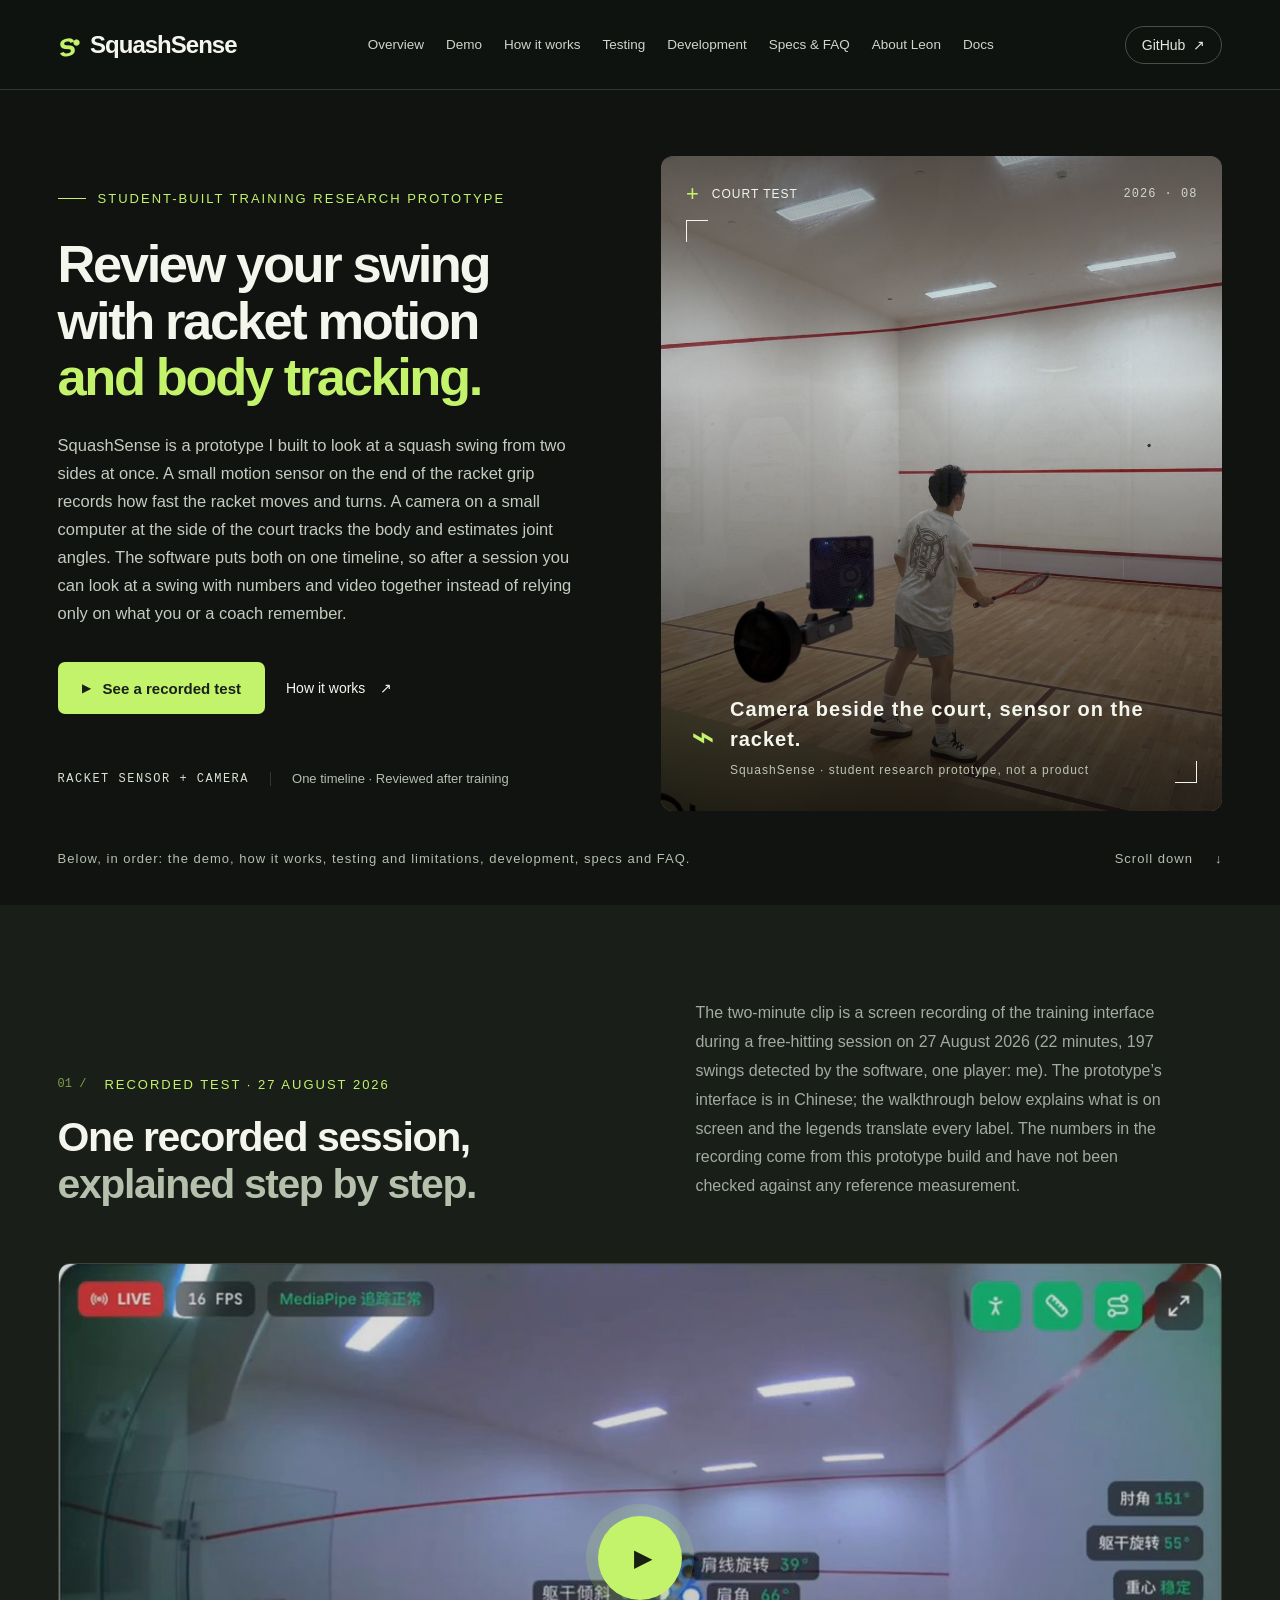
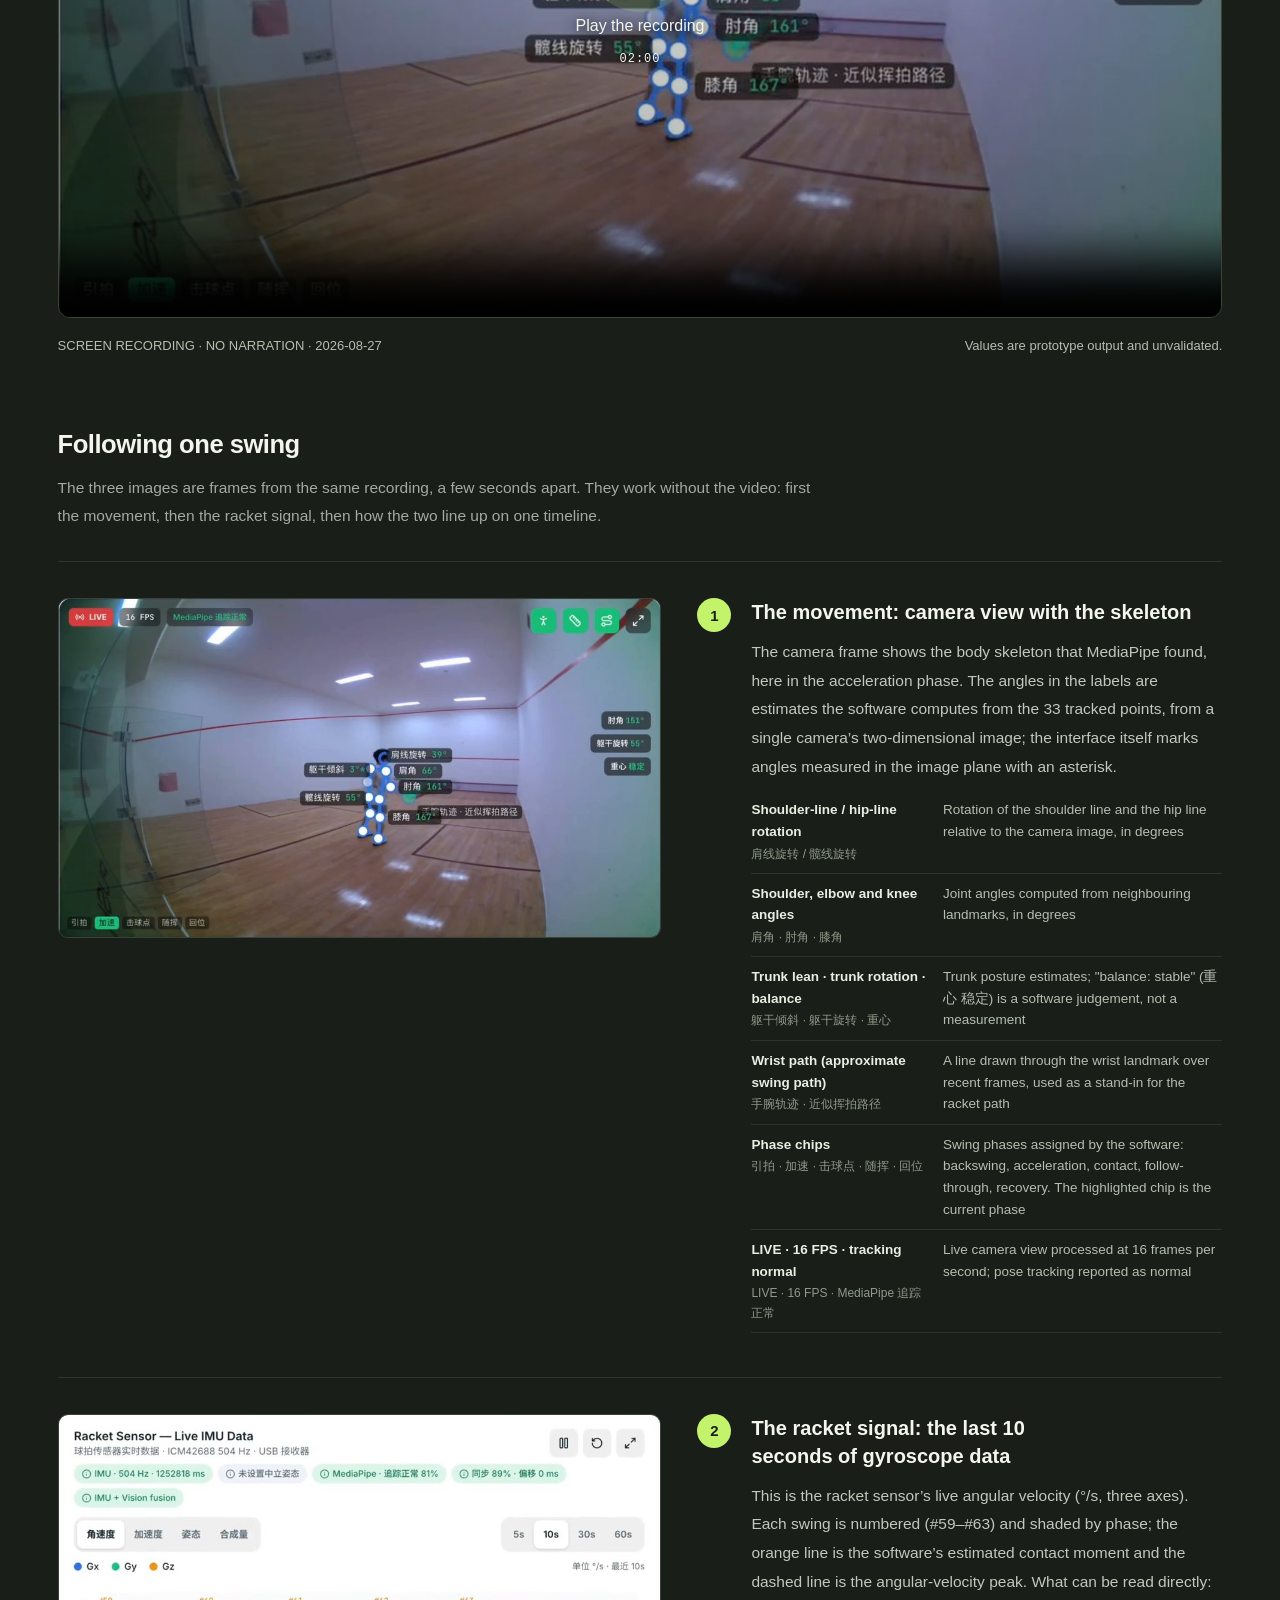
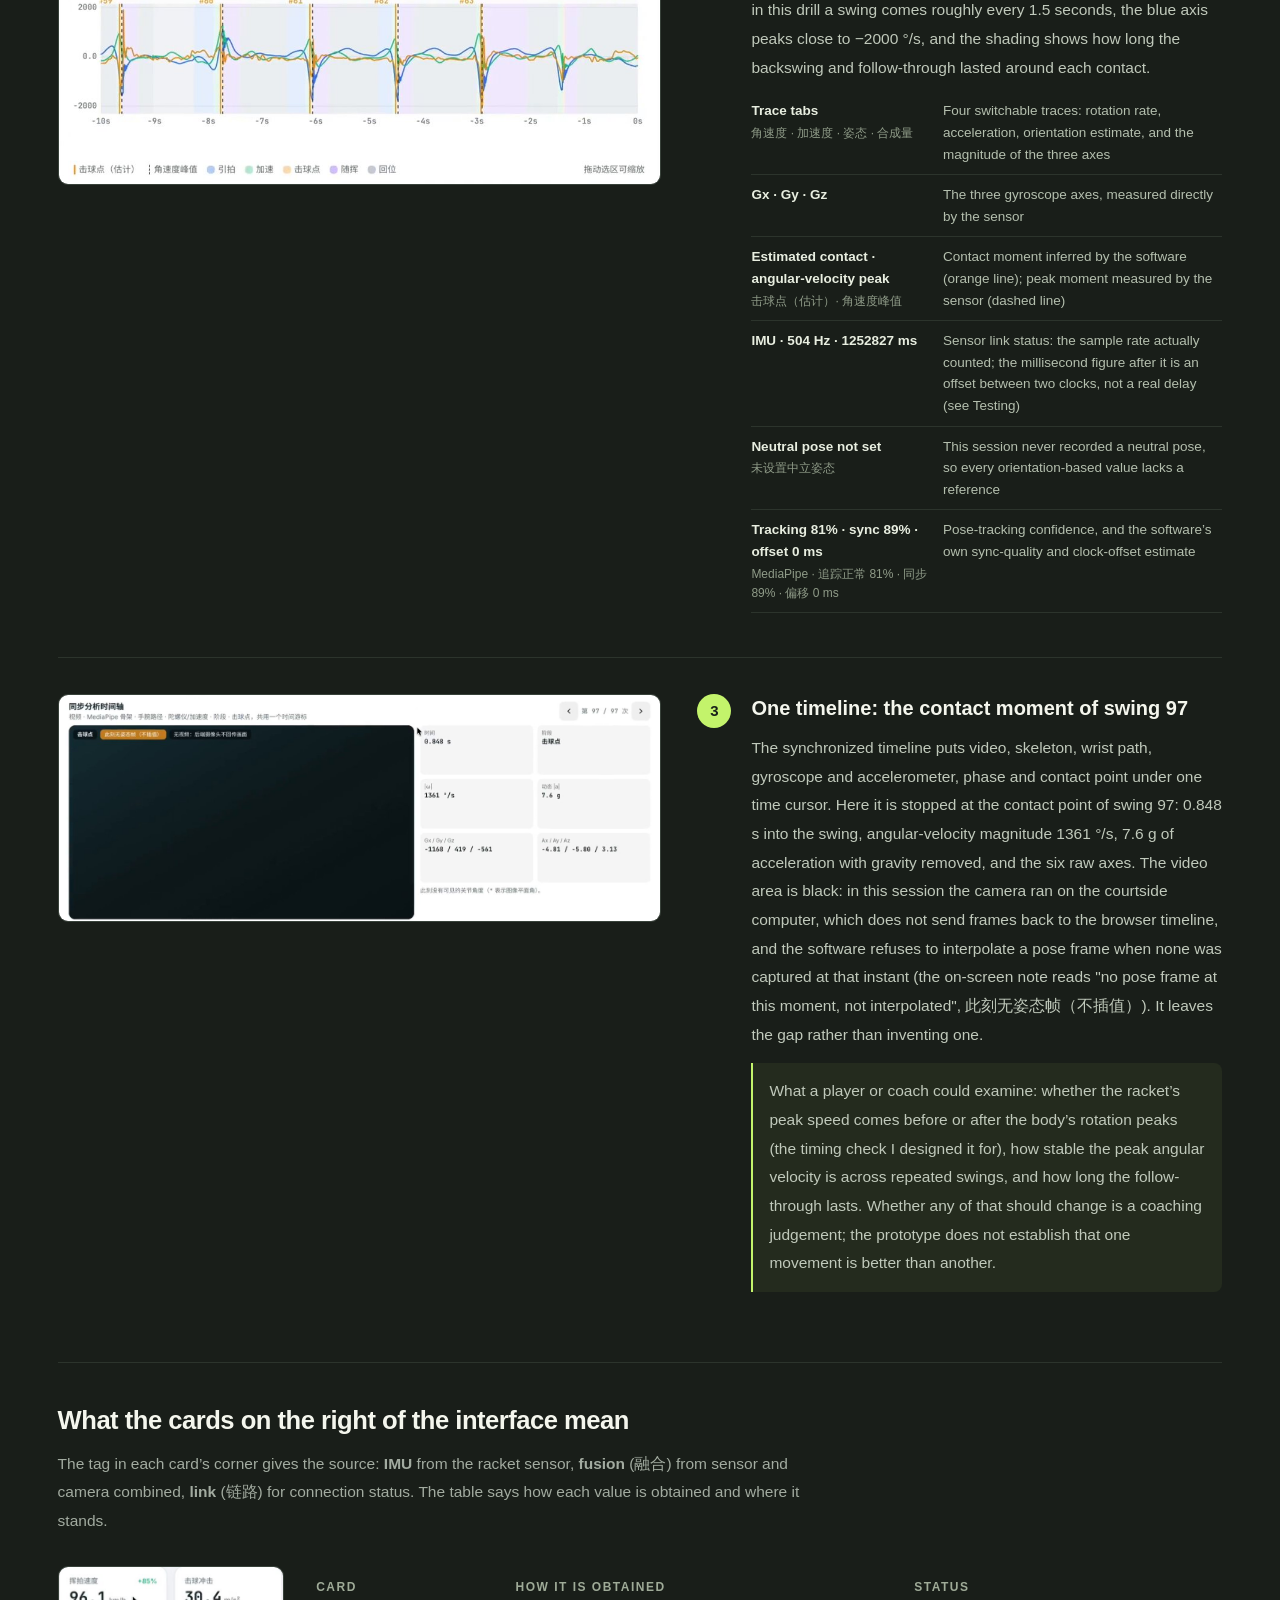
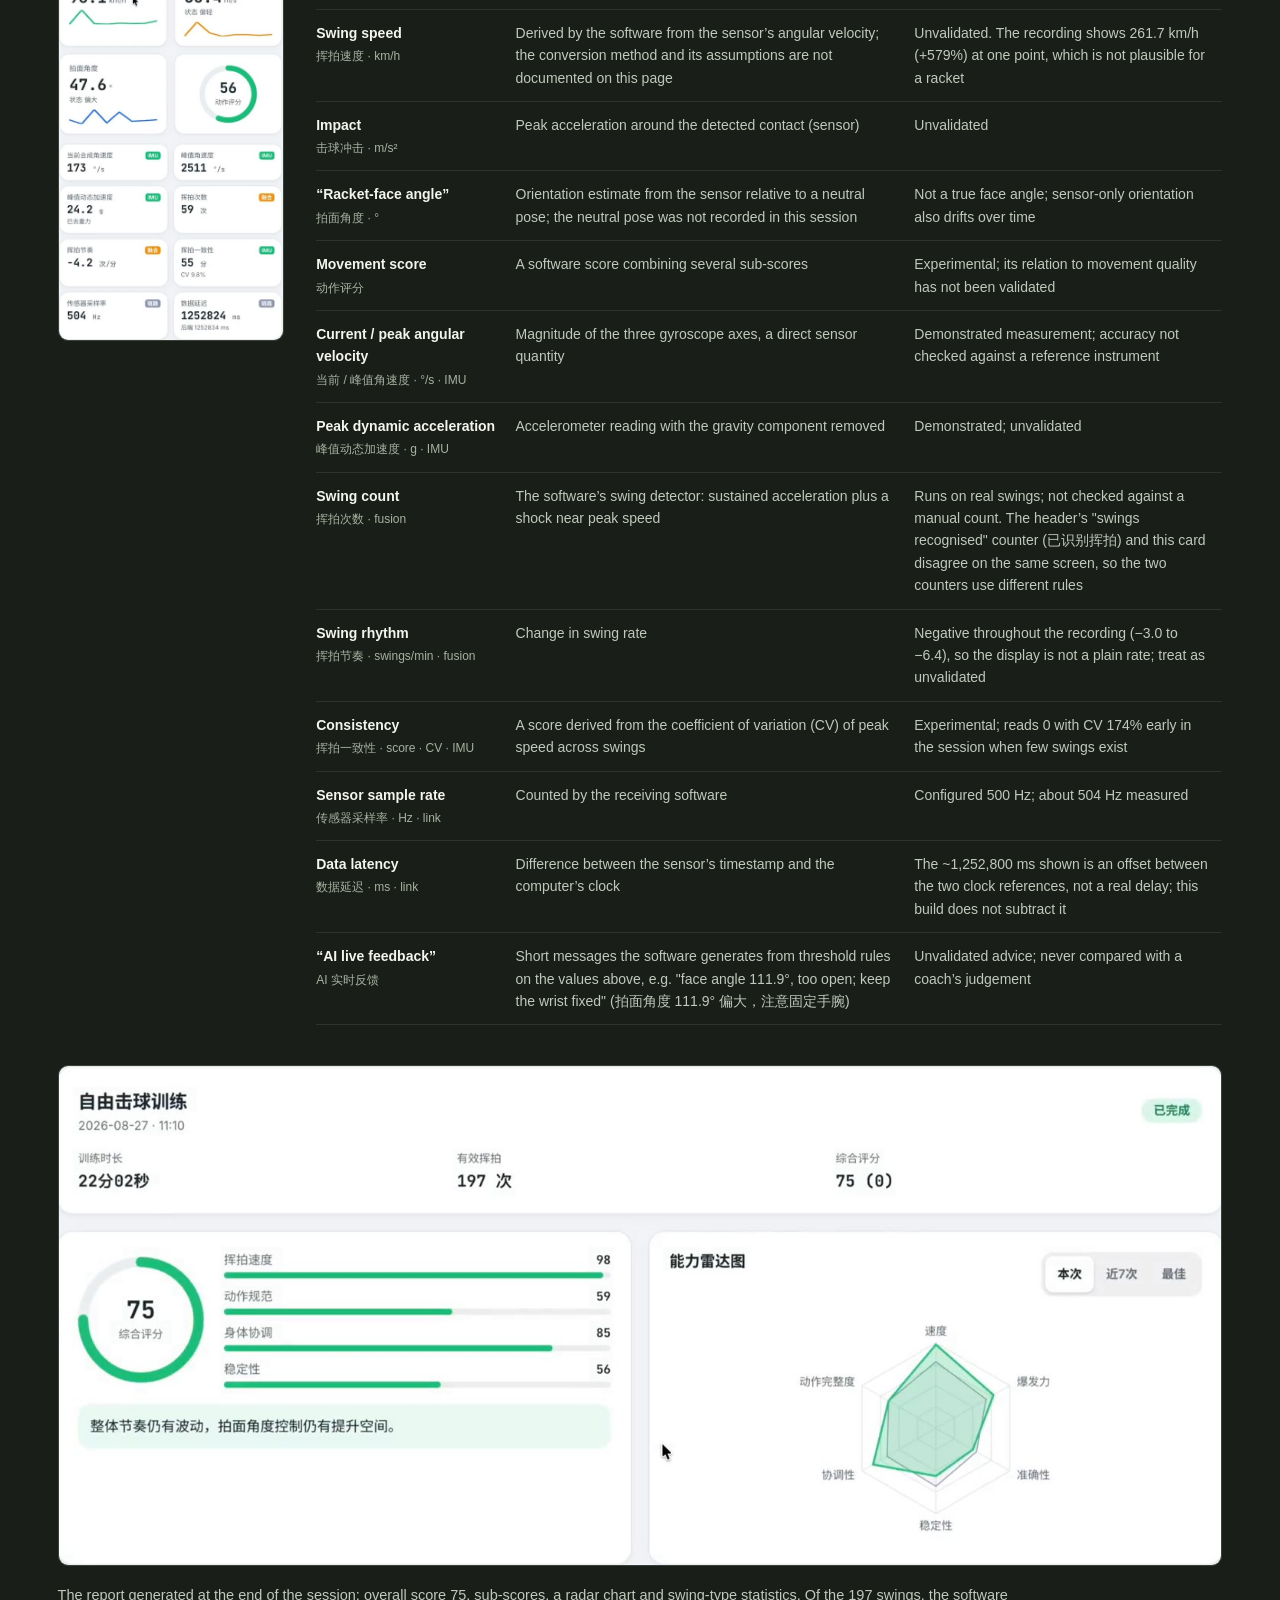
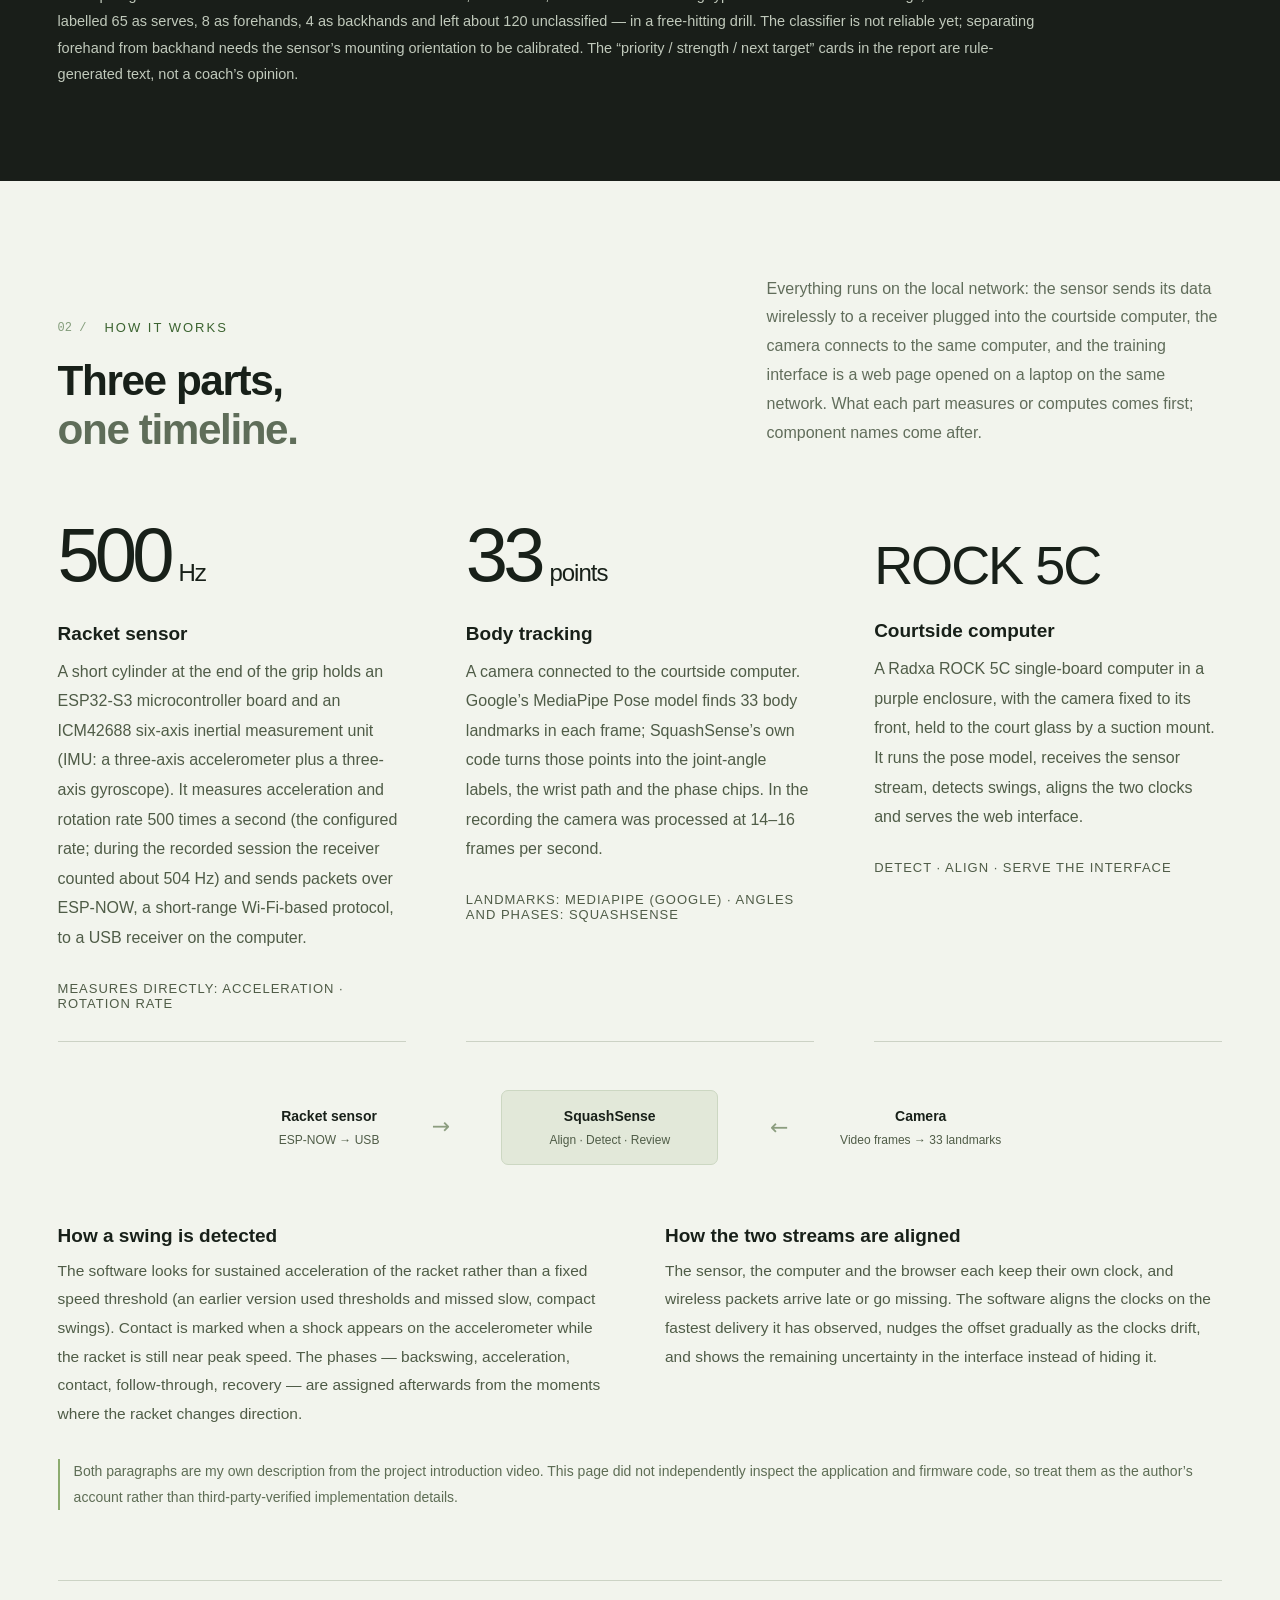
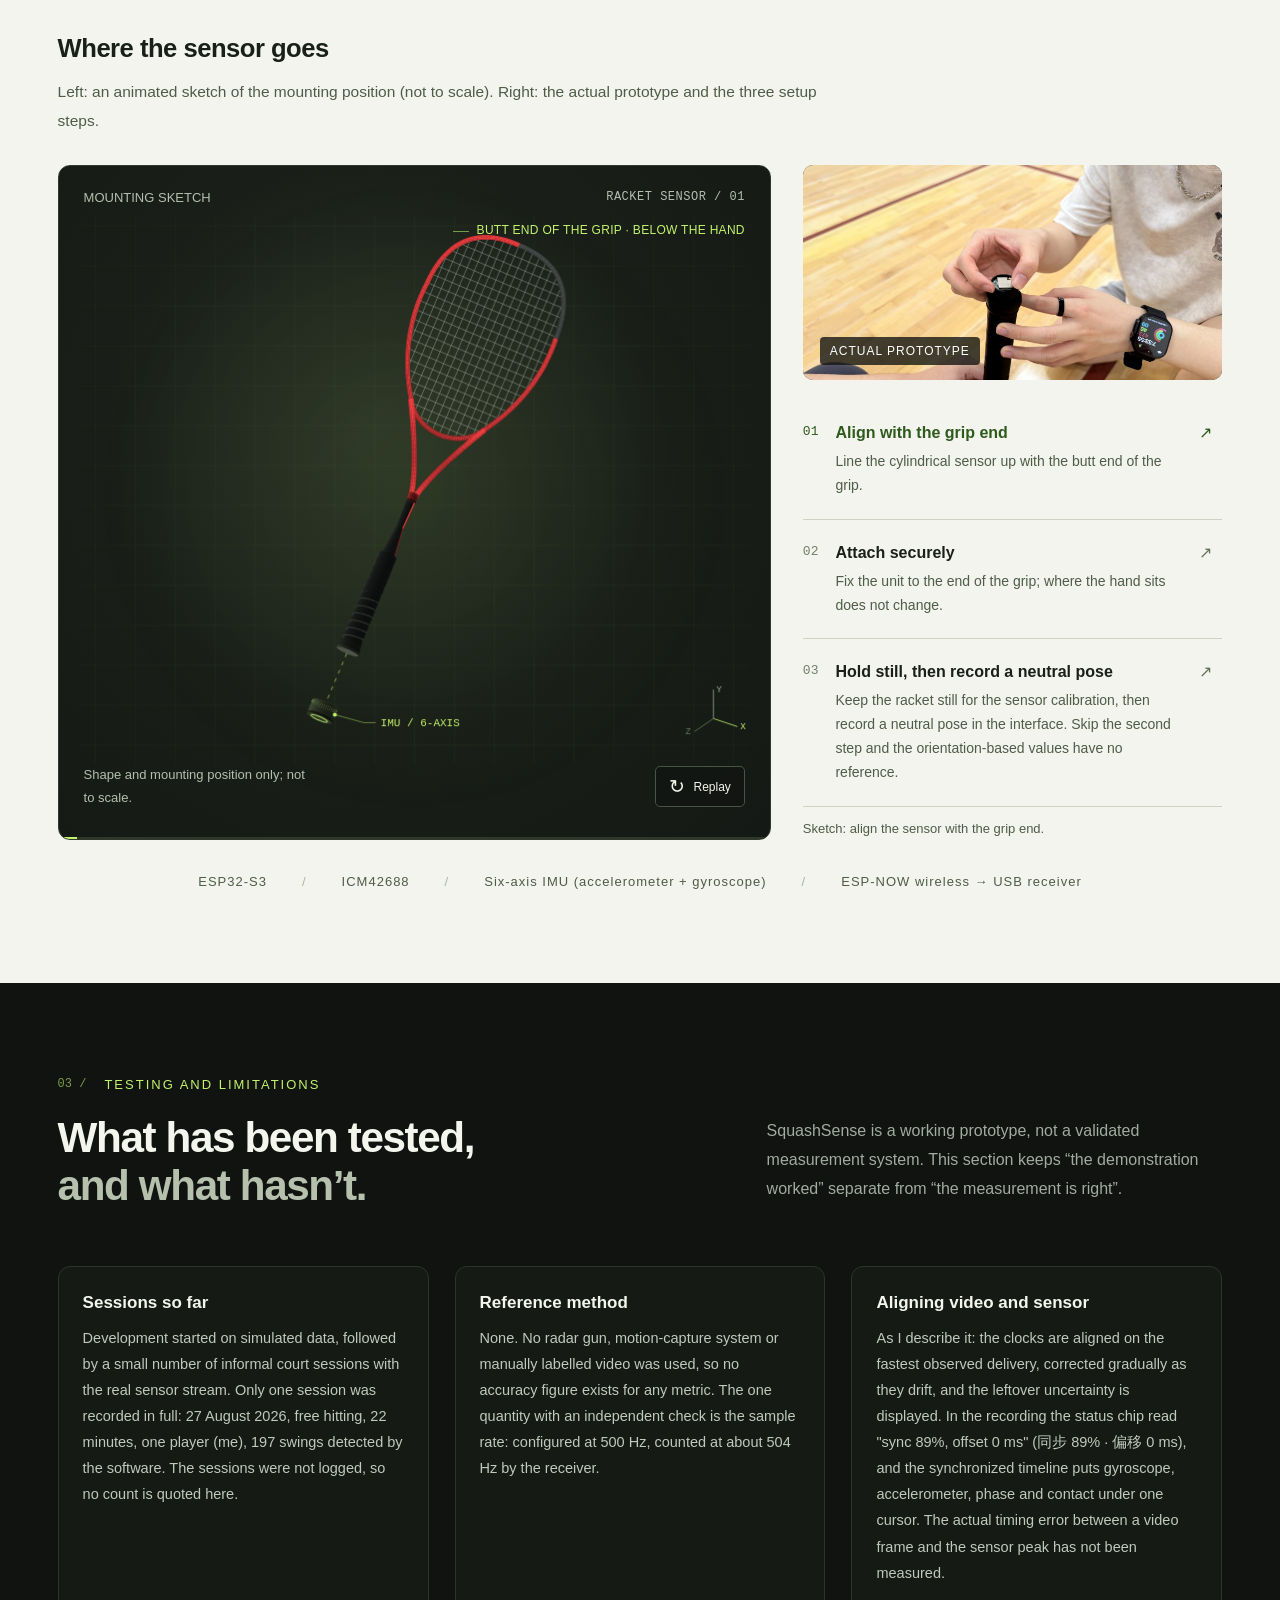
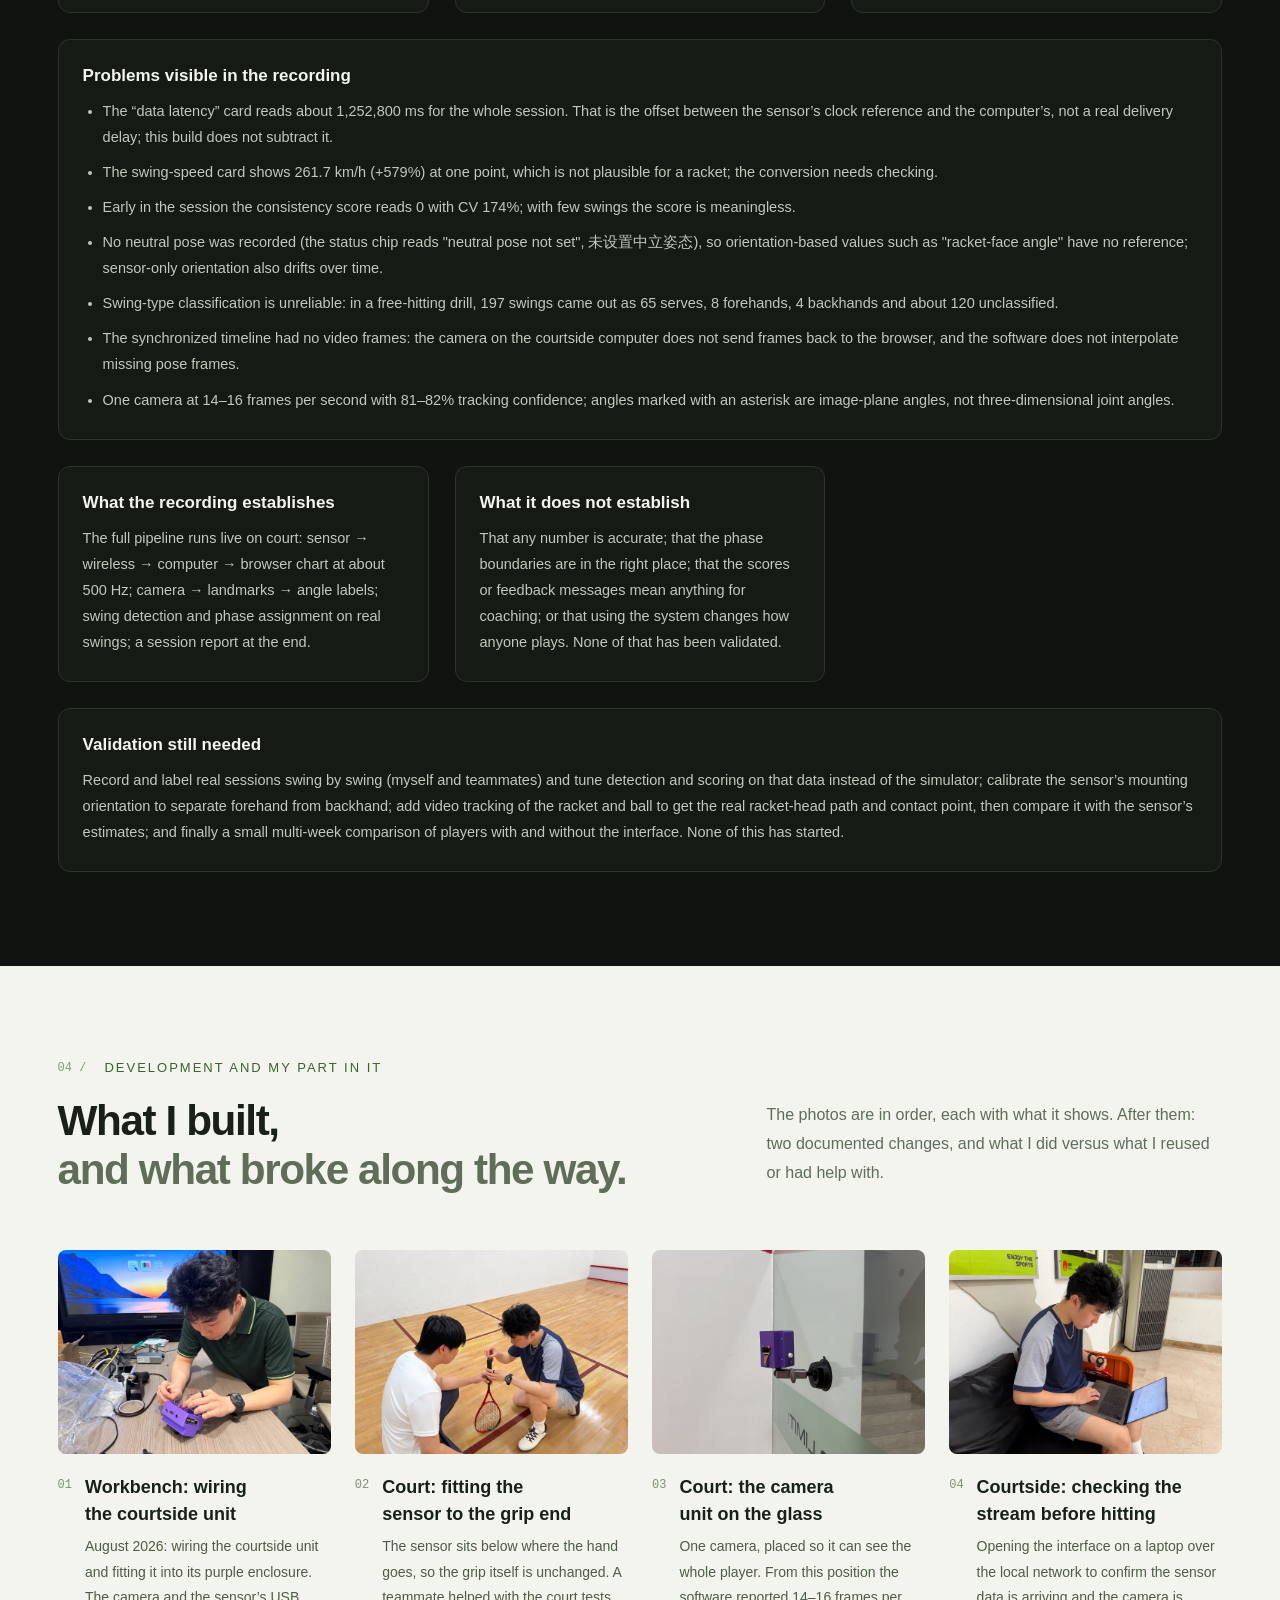
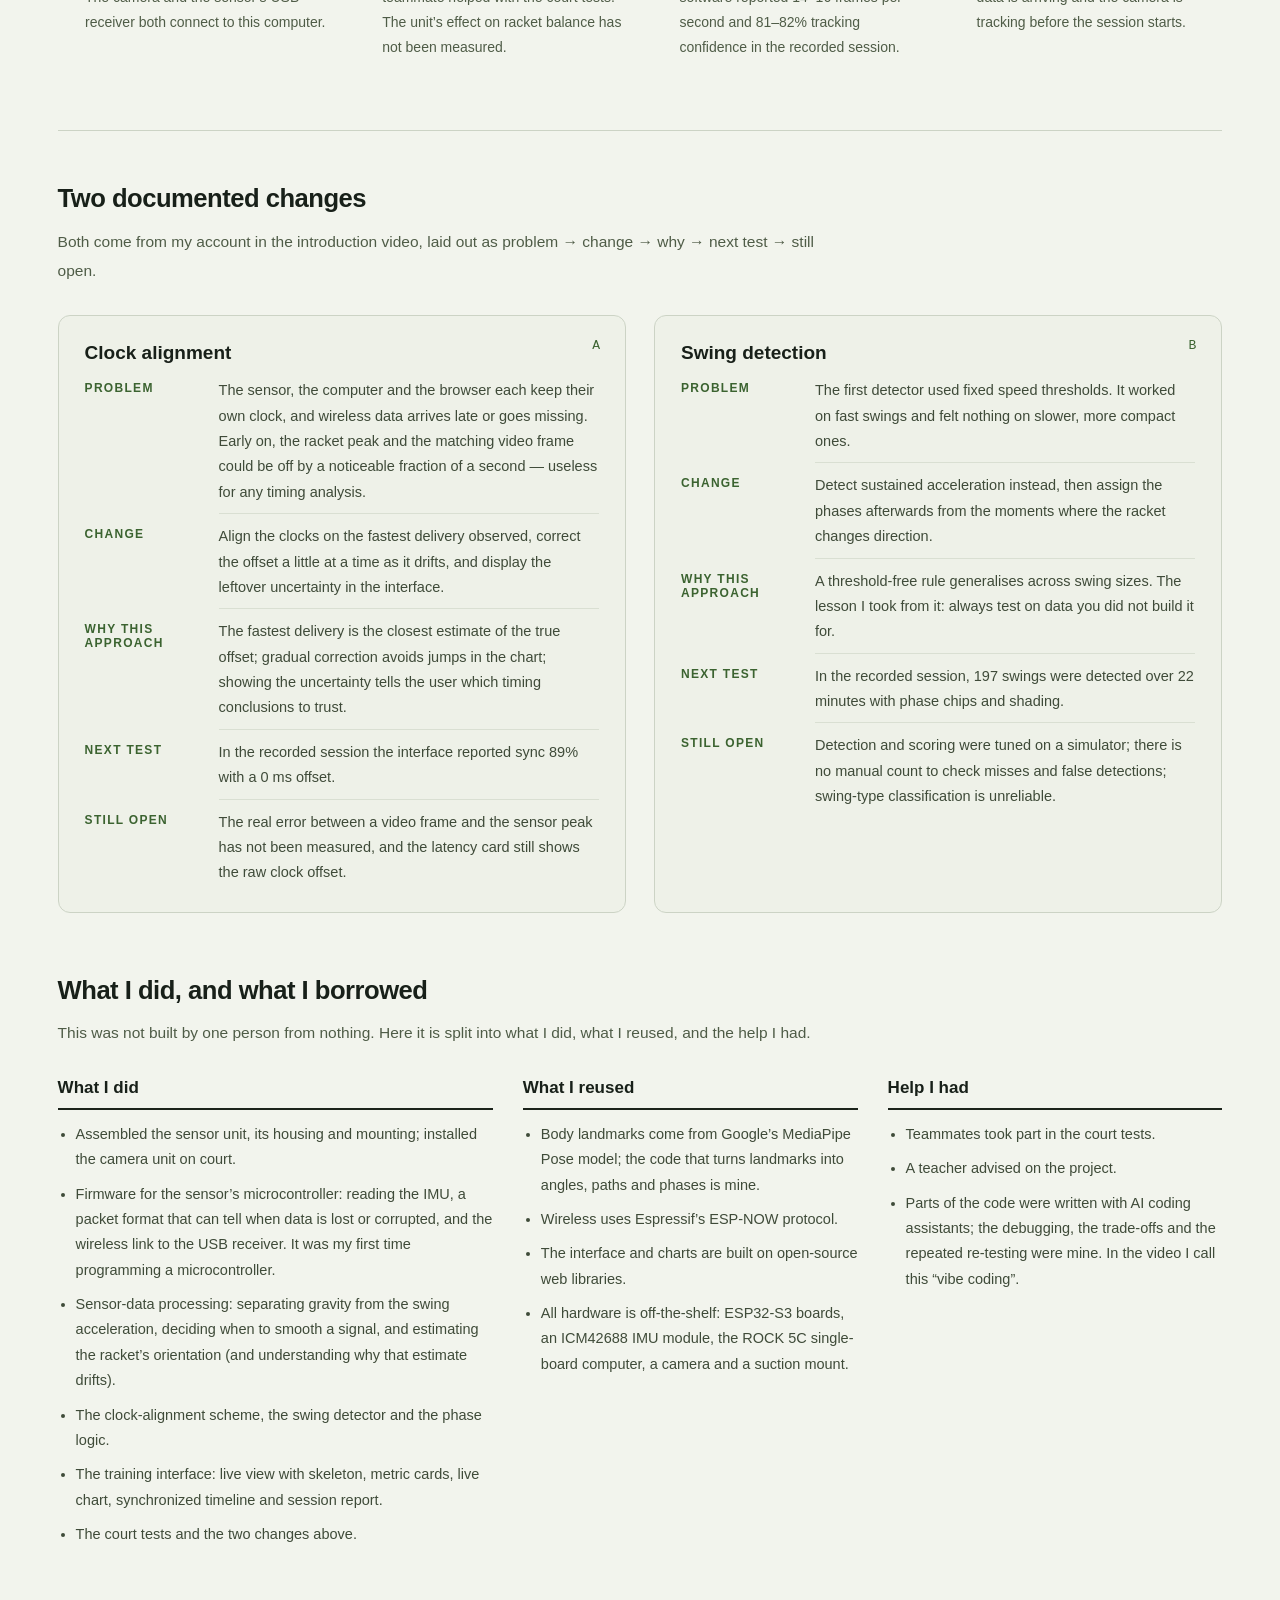
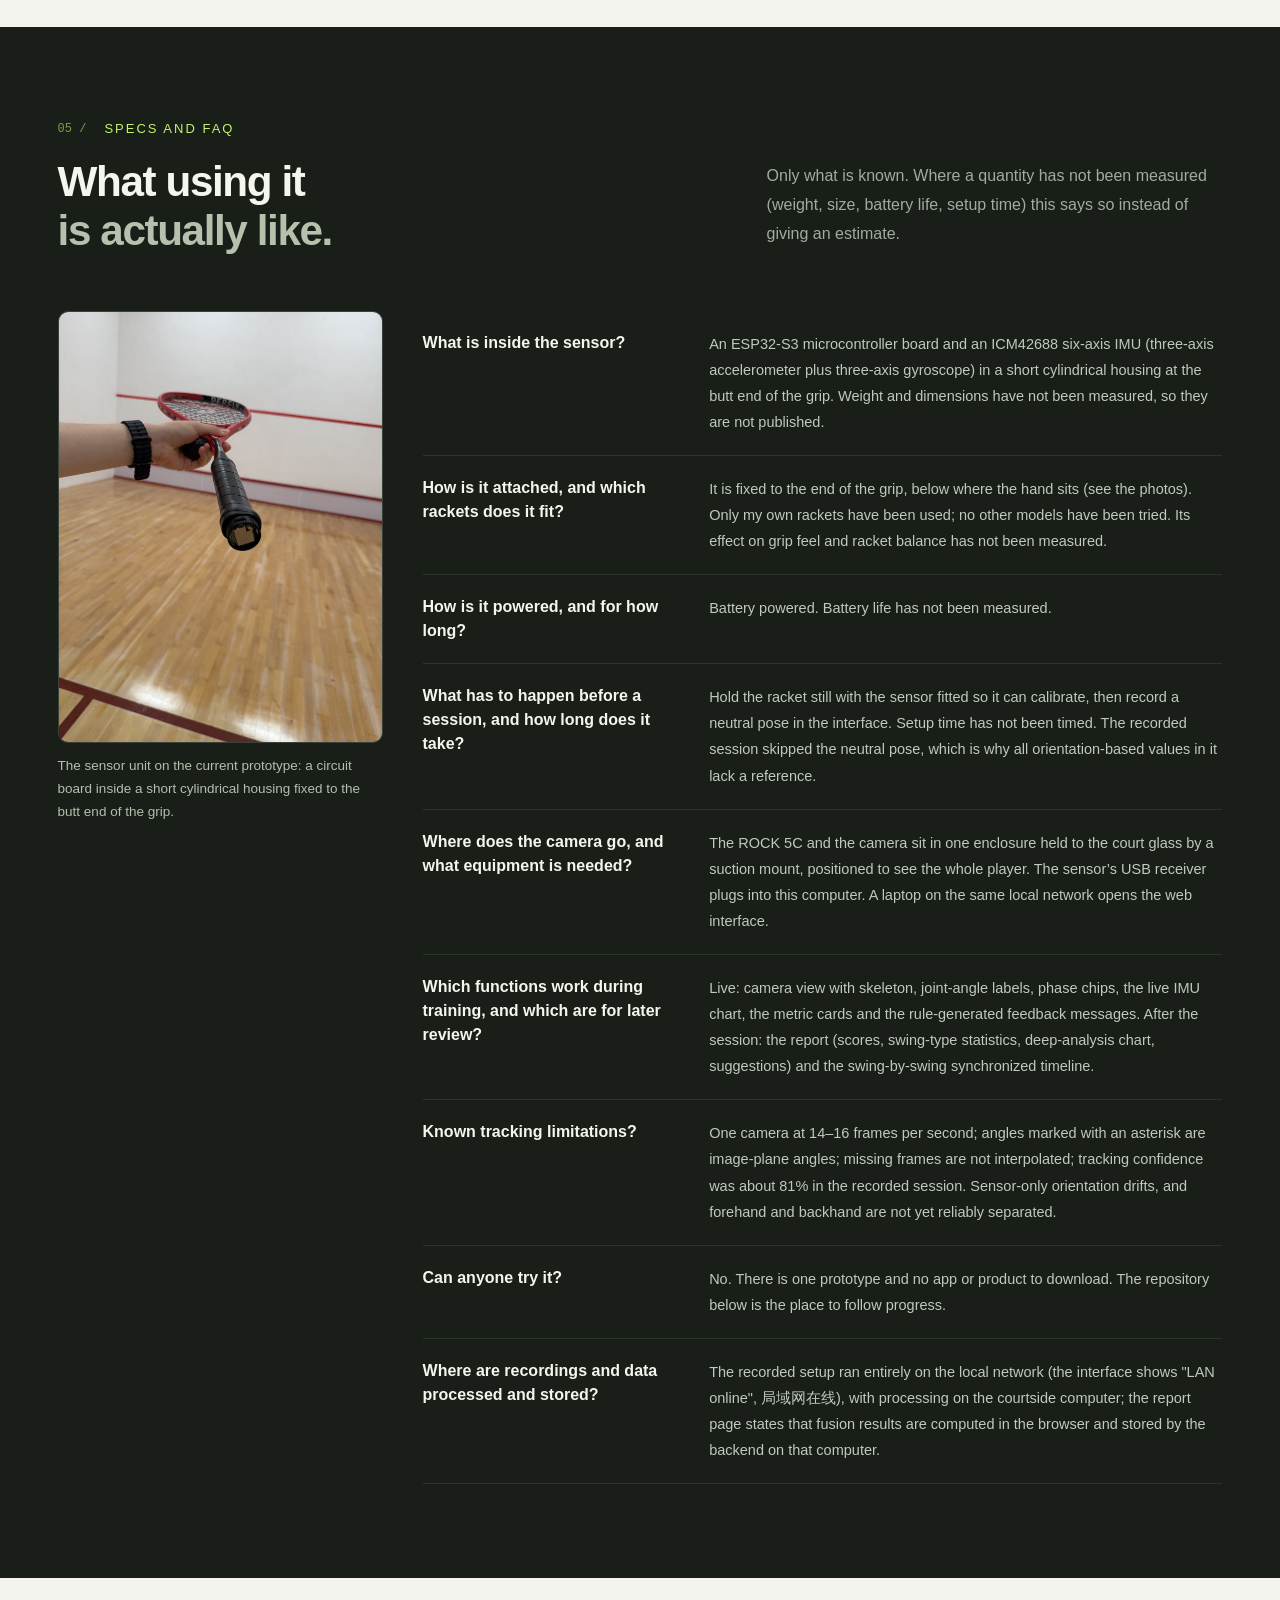
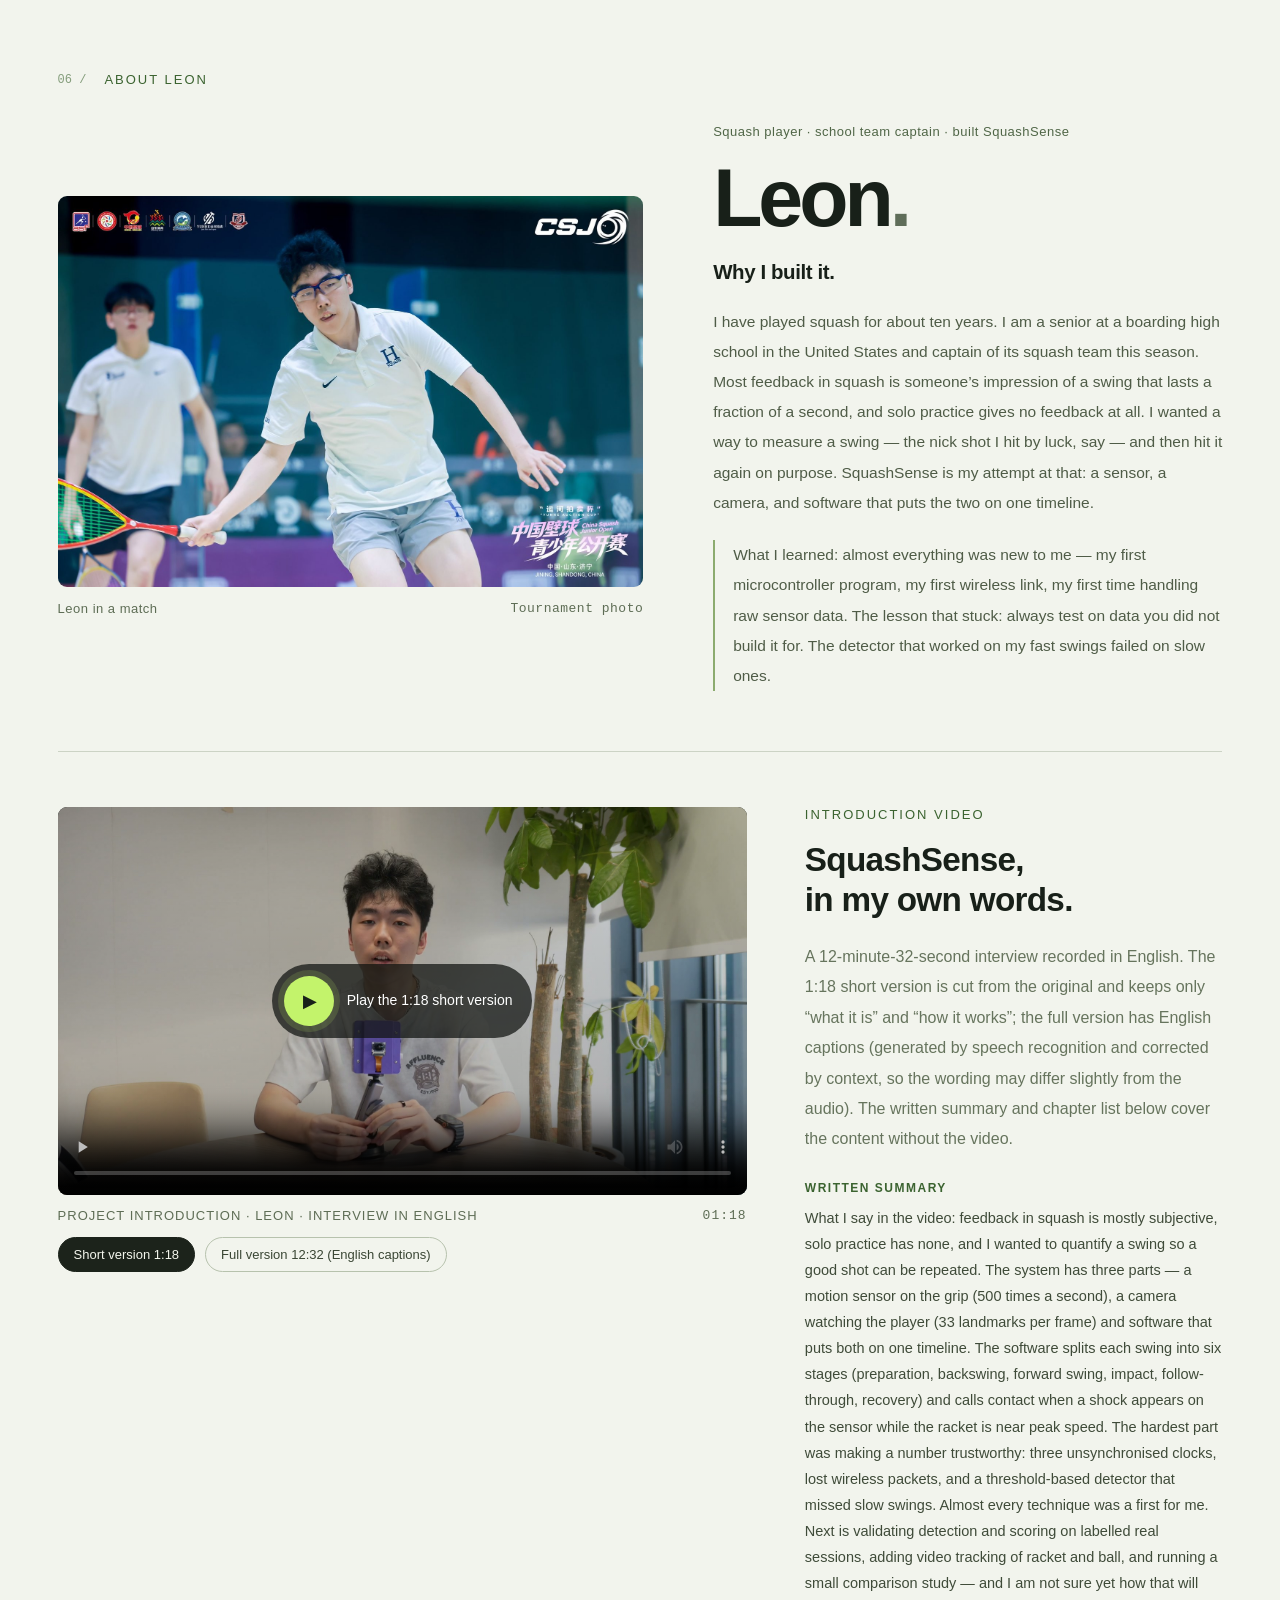
==== commit dbd42571: "Make the site English-only for US college admissions readers - Remove the Chinese copy and the langu" ====
--- a/index.html
+++ b/index.html
@@ -1,11 +1,11 @@
 <!doctype html>
-<html lang="zh-CN">
+<html lang="en">
 <head>
 <meta charset="UTF-8">
 <meta name="viewport" content="width=device-width,initial-scale=1">
 <meta name="theme-color" content="#101310">
-<meta name="description" content="SquashSense 是一个学生自制的壁球训练研究原型：球拍末端的运动传感器加场边摄像头的身体追踪，把两路数据放在同一条时间线上，供训练后复盘。">
-<title>SquashSense — 用球拍运动数据和身体追踪复盘挥拍</title>
+<meta name="description" content="SquashSense is a student-built squash training research prototype: a racket-mounted motion sensor and camera-based body tracking on one timeline, with an honest account of what has and has not been tested.">
+<title>SquashSense — Review your swing with racket motion and body tracking</title>
 <link rel="canonical" href="https://leon-3647.github.io/squashsense/">
 <meta property="og:type" content="website">
 <meta property="og:site_name" content="SquashSense">
@@ -15,152 +15,151 @@
 <meta property="og:image" content="https://leon-3647.github.io/squashsense/assets/hero.jpg">
 <meta property="og:image:width" content="1600">
 <meta property="og:image:height" content="1200">
-<meta property="og:locale" content="zh_CN">
-<meta property="og:locale:alternate" content="en_US">
+<meta property="og:locale" content="en_US">
 <meta name="twitter:card" content="summary_large_image">
 <link rel="icon" type="image/svg+xml" href="data:image/svg+xml,%3Csvg xmlns='http://www.w3.org/2000/svg' viewBox='0 0 32 32'%3E%3Crect width='32' height='32' rx='9' fill='%23c3f36b'/%3E%3Cpath d='M23 9H13a4 4 0 0 0 0 8h6a3 3 0 0 1 0 6H9' stroke='%23101310' stroke-width='4' fill='none'/%3E%3C/svg%3E">
-<link rel="stylesheet" href="styles/main.css?v=20261010-evidence1">
-<script type="module" src="js/main.js?v=20261010-evidence1"></script>
+<link rel="stylesheet" href="styles/main.css?v=20261011-en">
+<script type="module" src="js/main.js?v=20261011-en"></script>
 </head>
 <body>
-<a class="skip-link" href="#overview" data-i18n="skip">跳转到内容</a>
+<a class="skip-link" href="#overview">Skip to content</a>
 <header class="site-header">
   <a class="brand" href="#" aria-label="SquashSense"><span class="brand-icon">s<span>•</span></span>SquashSense</a>
-  <button class="menu-toggle" id="menu-toggle" type="button" aria-expanded="false" aria-controls="site-nav" aria-label="打开菜单" data-i18n-aria="menuOpen"><span></span><span></span><span></span></button>
-  <nav id="site-nav" aria-label="主导航" data-i18n-aria="navLabel">
-    <a href="#overview" data-i18n="navOverview">项目概览</a>
-    <a href="#demo" data-i18n="navDemo">实测演示</a>
-    <a href="#how" data-i18n="navHow">工作原理</a>
-    <a href="#testing" data-i18n="navTesting">测试与局限</a>
-    <a href="#development" data-i18n="navDevelopment">开发过程</a>
-    <a href="#specs" data-i18n="navSpecs">参数与问答</a>
-    <a href="#author" data-i18n="navAuthor">关于 Leon</a>
-    <a href="#docs" data-i18n="navDocs">资料</a>
+  <button class="menu-toggle" id="menu-toggle" type="button" aria-expanded="false" aria-controls="site-nav" aria-label="Open menu"><span></span><span></span><span></span></button>
+  <nav id="site-nav" aria-label="Main navigation">
+    <a href="#overview">Overview</a>
+    <a href="#demo">Demo</a>
+    <a href="#how">How it works</a>
+    <a href="#testing">Testing</a>
+    <a href="#development">Development</a>
+    <a href="#specs">Specs &amp; FAQ</a>
+    <a href="#author">About Leon</a>
+    <a href="#docs">Docs</a>
   </nav>
-  <button class="lang-switch" type="button" aria-label="Switch to English"><span class="language-icon">◎</span><span id="lang-label">EN</span></button>
+  <a class="header-link" href="https://github.com/leon-3647/squashsense" rel="noopener">GitHub <span aria-hidden="true">↗</span></a>
 </header>
 <main>
 
 <!-- 1. Overview -->
 <section class="hero" id="overview">
   <div class="hero-copy">
-    <div class="eyebrow"><span class="eyebrow-line"></span><span data-i18n="heroEyebrow">学生自制 · 训练研究原型</span></div>
-    <h1 data-i18n-html="heroTitle">用球拍运动数据<br>和身体追踪，<br><span>复盘你的挥拍。</span></h1>
-    <p class="hero-description" data-i18n="heroDescription">SquashSense 是我做的一个原型，目的是同时从两个角度看一次壁球挥拍：球拍握柄末端的一枚小型运动传感器记录球拍移动和转动的速度；场边一台小电脑上的摄像头追踪身体并估算关节角度。软件把两路数据放到同一条时间线上，训练结束后，你可以对着数字和画面一起回看一次挥拍，而不只是依靠自己或教练的记忆。</p>
+    <div class="eyebrow"><span class="eyebrow-line"></span><span>STUDENT-BUILT TRAINING RESEARCH PROTOTYPE</span></div>
+    <h1>Review your swing with racket motion<br><span>and body tracking.</span></h1>
+    <p class="hero-description">SquashSense is a prototype I built to look at a squash swing from two sides at once. A small motion sensor on the end of the racket grip records how fast the racket moves and turns. A camera on a small computer at the side of the court tracks the body and estimates joint angles. The software puts both on one timeline, so after a session you can look at a swing with numbers and video together instead of relying only on what you or a coach remember.</p>
     <div class="hero-actions">
-      <a class="button button-lime" href="#demo"><span class="play-small">▶</span><span data-i18n="watchDemo">看一次实测</span></a>
-      <a class="text-link" href="#how"><span data-i18n="exploreSensor">它是怎么工作的</span><span>↗</span></a>
-    </div>
-    <div class="hero-tech"><span data-i18n="heroTechA">球拍传感器 + 摄像头</span><span data-i18n="heroTech">同一条时间线 · 训练后复盘</span></div>
+      <a class="button button-lime" href="#demo"><span class="play-small">▶</span><span>See a recorded test</span></a>
+      <a class="text-link" href="#how"><span>How it works</span><span>↗</span></a>
+    </div>
+    <div class="hero-tech"><span>RACKET SENSOR + CAMERA</span><span>One timeline · Reviewed after training</span></div>
   </div>
   <div class="hero-visual">
-    <img src="assets/hero.jpg" alt="壁球场内，场边立着摄像头单元，球员正在挥拍" data-i18n-alt="heroAlt" fetchpriority="high" width="1600" height="1200">
+    <img src="assets/hero.jpg" alt="Inside a squash court: the camera unit stands at the side wall while a player swings" fetchpriority="high" width="1600" height="1200">
     <div class="visual-shade"></div>
-    <div class="visual-topline"><span class="small-cross">+</span><span data-i18n="heroVisualLabel">球场实测</span><span class="visual-number">2026 · 08</span></div>
-    <div class="hero-caption"><span class="caption-symbol">⌁</span><div><span class="caption-title" data-i18n="heroCaption">场边的摄像头，球拍上的传感器。</span><span class="caption-sub" data-i18n="heroCaptionSub">SquashSense · 学生研究原型，不是产品</span></div></div>
+    <div class="visual-topline"><span class="small-cross">+</span><span>COURT TEST</span><span class="visual-number">2026 · 08</span></div>
+    <div class="hero-caption"><span class="caption-symbol">⌁</span><div><span class="caption-title">Camera beside the court, sensor on the racket.</span><span class="caption-sub">SquashSense · student research prototype, not a product</span></div></div>
     <div class="image-corner corner-tl"></div><div class="image-corner corner-br"></div>
   </div>
-  <div class="hero-bottom"><span data-i18n="heroBottom">下面依次是：实测演示、工作原理、测试与局限、开发过程、参数问答。</span><a href="#demo"><span data-i18n="scrollExplore">向下查看</span><span>↓</span></a></div>
+  <div class="hero-bottom"><span>Below, in order: the demo, how it works, testing and limitations, development, specs and FAQ.</span><a href="#demo"><span>Scroll down</span><span>↓</span></a></div>
 </section>
 
 <!-- 2. Demonstration -->
 <section class="demo-section" id="demo">
   <div class="section-heading">
-    <div><div class="eyebrow"><span class="section-index">01 /</span><span data-i18n="demoEyebrow">实测演示 · 2026 年 8 月 27 日</span></div><h2 data-i18n-html="demoTitle">一次记录下来的训练，<br><span>逐步解释。</span></h2></div>
-    <p data-i18n="demoDescription">这段两分钟的视频是训练界面的录屏，来自 2026 年 8 月 27 日的一次自由击球训练（22 分钟，软件识别出 197 次挥拍，只有我一个人在打）。界面是中文的；下面的分步说明解释屏幕上有什么，图例翻译各个标签。录像里的数值来自这一版原型，没有和任何参考测量方法比对过。</p>
+    <div><div class="eyebrow"><span class="section-index">01 /</span><span>RECORDED TEST · 27 AUGUST 2026</span></div><h2>One recorded session, <span>explained step by step.</span></h2></div>
+    <p>The two-minute clip is a screen recording of the training interface during a free-hitting session on 27 August 2026 (22 minutes, 197 swings detected by the software, one player: me). The prototype’s interface is in Chinese; the walkthrough below explains what is on screen and the legends translate every label. The numbers in the recording come from this prototype build and have not been checked against any reference measurement.</p>
   </div>
   <div class="video-shell" data-video-shell>
-    <video id="training-video" controls playsinline preload="none" poster="assets/video-poster.jpg?v=20261010-evidence1" aria-label="SquashSense 训练界面录屏，2026 年 8 月 27 日" data-i18n-aria="videoLabel" width="1920" height="1080">
+    <video id="training-video" controls playsinline preload="none" poster="assets/video-poster.jpg?v=20261011-en" aria-label="Screen recording of the SquashSense training interface, 27 August 2026" width="1920" height="1080">
       <source src="assets/training-demo.mp4?v=20261004-video16x9" type="video/mp4">
-      <span data-i18n="videoUnsupported">浏览器暂不支持视频播放。</span>
+      <span>Your browser does not support video playback.</span>
     </video>
     <div class="video-overlay" data-overlay>
-      <button class="video-play" id="play-demo" type="button" aria-label="播放训练界面录屏" data-i18n-aria="playDemo"><span class="big-play" aria-hidden="true">▶</span><span data-i18n="videoPlayLabel">播放录屏</span><small>02:00</small></button>
+      <button class="video-play" id="play-demo" type="button" aria-label="Play the screen recording"><span class="big-play" aria-hidden="true">▶</span><span>Play the recording</span><small>02:00</small></button>
       <span class="video-status" data-status aria-live="polite"></span>
     </div>
   </div>
-  <div class="video-meta"><span data-i18n="videoMeta">训练界面录屏 · 无旁白 · 2026-08-27</span><span data-i18n="videoNote">数值为原型输出，未经验证。</span></div>
-  <p id="video-error" class="media-error" role="status" hidden data-i18n="videoError">视频暂时无法播放。请检查网络后重试。</p>
+  <div class="video-meta"><span>SCREEN RECORDING · NO NARRATION · 2026-08-27</span><span>Values are prototype output and unvalidated.</span></div>
+  <p id="video-error" class="media-error" role="status" hidden>The video could not be played. Check your connection and try again.</p>
 
   <div class="walkthrough">
-    <div class="walkthrough-heading"><h3 data-i18n="walkTitle">跟着一次挥拍看</h3><p data-i18n="walkIntro">下面三张图都截自同一段录像，相隔几秒。视频播不了也能看懂：先看动作，再看球拍信号，最后看两者在同一条时间线上的对应关系。</p></div>
+    <div class="walkthrough-heading"><h3>Following one swing</h3><p>The three images are frames from the same recording, a few seconds apart. They work without the video: first the movement, then the racket signal, then how the two line up on one timeline.</p></div>
 
     <figure class="walk-step">
-      <div class="walk-media"><img src="assets/demo/live-camera.jpg" alt="训练界面中的摄像头画面：球员身上叠加了 MediaPipe 骨架，旁边有关节角度标签，底部的阶段标签显示“加速”" data-i18n-alt="walk1Alt" loading="lazy" width="1004" height="563"></div>
+      <div class="walk-media"><img src="assets/demo/live-camera.jpg" alt="Camera view in the training interface: a MediaPipe skeleton is drawn over the player with joint-angle labels; the phase chip at the bottom reads “acceleration”" loading="lazy" width="1004" height="563"></div>
       <figcaption>
         <span class="walk-index">1</span>
         <div>
-          <h4 data-i18n="walk1Title">动作：摄像头画面与骨架</h4>
-          <p data-i18n="walk1Body">摄像头画面上画着 MediaPipe 识别出的身体骨架，此时处于“加速”阶段。标签里的角度是软件根据 33 个追踪点算出来的估计值，来自单个摄像头的二维画面；界面自己标注了带 * 的角度是图像平面角。</p>
+          <h4>The movement: camera view with the skeleton</h4>
+          <p>The camera frame shows the body skeleton that MediaPipe found, here in the acceleration phase. The angles in the labels are estimates the software computes from the 33 tracked points, from a single camera’s two-dimensional image; the interface itself marks angles measured in the image plane with an asterisk.</p>
           <dl class="legend">
-            <div><dt>肩线旋转 / 髋线旋转</dt><dd data-i18n="walk1L1">肩线、髋线相对画面的转动角度</dd></div>
-            <div><dt>肩角 · 肘角 · 膝角</dt><dd data-i18n="walk1L2">由相邻关节点算出的关节角度</dd></div>
-            <div><dt>躯干倾斜 · 躯干旋转 · 重心</dt><dd data-i18n="walk1L3">躯干姿态估计；“重心 稳定”是软件的判断，不是测量值</dd></div>
-            <div><dt>手腕轨迹 · 近似挥拍路径</dt><dd data-i18n="walk1L4">用手腕点连成的路径，近似代表挥拍路径</dd></div>
-            <div><dt>引拍 · 加速 · 击球点 · 随挥 · 回位</dt><dd data-i18n="walk1L5">软件判定的挥拍阶段，高亮的是当前阶段</dd></div>
-            <div><dt>LIVE · 16 FPS · MediaPipe 追踪正常</dt><dd data-i18n="walk1L6">实时画面；每秒处理 16 帧；姿态追踪状态正常</dd></div>
+            <div><dt>Shoulder-line / hip-line rotation <small>肩线旋转 / 髋线旋转</small></dt><dd>Rotation of the shoulder line and the hip line relative to the camera image, in degrees</dd></div>
+            <div><dt>Shoulder, elbow and knee angles <small>肩角 · 肘角 · 膝角</small></dt><dd>Joint angles computed from neighbouring landmarks, in degrees</dd></div>
+            <div><dt>Trunk lean · trunk rotation · balance <small>躯干倾斜 · 躯干旋转 · 重心</small></dt><dd>Trunk posture estimates; "balance: stable" (重心 稳定) is a software judgement, not a measurement</dd></div>
+            <div><dt>Wrist path (approximate swing path) <small>手腕轨迹 · 近似挥拍路径</small></dt><dd>A line drawn through the wrist landmark over recent frames, used as a stand-in for the racket path</dd></div>
+            <div><dt>Phase chips <small>引拍 · 加速 · 击球点 · 随挥 · 回位</small></dt><dd>Swing phases assigned by the software: backswing, acceleration, contact, follow-through, recovery. The highlighted chip is the current phase</dd></div>
+            <div><dt>LIVE · 16 FPS · tracking normal <small>LIVE · 16 FPS · MediaPipe 追踪正常</small></dt><dd>Live camera view processed at 16 frames per second; pose tracking reported as normal</dd></div>
           </dl>
         </div>
       </figcaption>
     </figure>
 
     <figure class="walk-step">
-      <div class="walk-media"><img src="assets/demo/imu-chart.jpg" alt="“Racket Sensor — Live IMU Data”卡片：最近 10 秒的三轴角速度曲线，编号 #59 到 #63 的五次挥拍用不同颜色标出阶段，橙色竖线是估计击球点" data-i18n-alt="walk2Alt" loading="lazy" width="1002" height="615"></div>
+      <div class="walk-media"><img src="assets/demo/imu-chart.jpg" alt="“Racket Sensor — Live IMU Data” card: three-axis angular velocity over the last 10 seconds, swings #59 to #63 shaded by phase, orange vertical lines at the estimated contact moments" loading="lazy" width="1002" height="615"></div>
       <figcaption>
         <span class="walk-index">2</span>
         <div>
-          <h4 data-i18n="walk2Title">球拍信号：最近 10 秒的陀螺仪曲线</h4>
-          <p data-i18n="walk2Body">这是球拍传感器的实时角速度（单位 °/s，三个轴）。每次挥拍有编号（#59–#63），底色按阶段分段；橙色竖线是软件估计的击球瞬间，虚线是角速度峰值。能直接读出来的东西：这个练习里大约每 1.5 秒一次挥拍，蓝色轴的负向峰值接近 −2000 °/s，引拍和随挥各占了多长时间。</p>
+          <h4>The racket signal: the last 10 seconds of gyroscope data</h4>
+          <p>This is the racket sensor’s live angular velocity (°/s, three axes). Each swing is numbered (#59–#63) and shaded by phase; the orange line is the software’s estimated contact moment and the dashed line is the angular-velocity peak. What can be read directly: in this drill a swing comes roughly every 1.5 seconds, the blue axis peaks close to −2000 °/s, and the shading shows how long the backswing and follow-through lasted around each contact.</p>
           <dl class="legend">
-            <div><dt>角速度 · 加速度 · 姿态 · 合成量</dt><dd data-i18n="walk2L1">可切换的四种曲线：转动速率、加速度、姿态估计、三轴合成的模长</dd></div>
-            <div><dt>Gx · Gy · Gz</dt><dd data-i18n="walk2L2">陀螺仪三个轴，传感器直接测得</dd></div>
-            <div><dt>击球点（估计）· 角速度峰值</dt><dd data-i18n="walk2L3">软件推断的击球瞬间；传感器测得的峰值时刻</dd></div>
-            <div><dt>IMU · 504 Hz · 1252827 ms</dt><dd data-i18n="walk2L4">传感器链路：实际计得的采样率；后面的毫秒数是两个时钟的偏移量，不是真实延迟（见“测试与局限”）</dd></div>
-            <div><dt>未设置中立姿态</dt><dd data-i18n="walk2L5">这次训练没有记录中立姿态，所以所有基于姿态的数值没有参考基准</dd></div>
-            <div><dt>MediaPipe · 追踪正常 81% · 同步 89% · 偏移 0 ms</dt><dd data-i18n="walk2L6">姿态追踪置信度；软件给出的同步质量与时钟偏移估计</dd></div>
+            <div><dt>Trace tabs <small>角速度 · 加速度 · 姿态 · 合成量</small></dt><dd>Four switchable traces: rotation rate, acceleration, orientation estimate, and the magnitude of the three axes</dd></div>
+            <div><dt>Gx · Gy · Gz</dt><dd>The three gyroscope axes, measured directly by the sensor</dd></div>
+            <div><dt>Estimated contact · angular-velocity peak <small>击球点（估计）· 角速度峰值</small></dt><dd>Contact moment inferred by the software (orange line); peak moment measured by the sensor (dashed line)</dd></div>
+            <div><dt>IMU · 504 Hz · 1252827 ms</dt><dd>Sensor link status: the sample rate actually counted; the millisecond figure after it is an offset between two clocks, not a real delay (see Testing)</dd></div>
+            <div><dt>Neutral pose not set <small>未设置中立姿态</small></dt><dd>This session never recorded a neutral pose, so every orientation-based value lacks a reference</dd></div>
+            <div><dt>Tracking 81% · sync 89% · offset 0 ms <small>MediaPipe · 追踪正常 81% · 同步 89% · 偏移 0 ms</small></dt><dd>Pose-tracking confidence, and the software’s own sync-quality and clock-offset estimate</dd></div>
           </dl>
         </div>
       </figcaption>
     </figure>
 
     <figure class="walk-step">
-      <div class="walk-media"><img src="assets/demo/sync-timeline.jpg" alt="“同步分析时间轴”卡片：第 97/97 次挥拍在击球点处的数值，视频区域为黑色并提示“此刻无姿态帧（不插值）”" data-i18n-alt="walk3Alt" loading="lazy" width="1515" height="570"></div>
+      <div class="walk-media"><img src="assets/demo/sync-timeline.jpg" alt="“Synchronized analysis timeline” card: values for swing 97 of 97 at its contact point; the video area is black with the note “no pose frame at this moment (not interpolated)”" loading="lazy" width="1515" height="570"></div>
       <figcaption>
         <span class="walk-index">3</span>
         <div>
-          <h4 data-i18n="walk3Title">同一条时间线：第 97 次挥拍的击球瞬间</h4>
-          <p data-i18n="walk3Body">同步分析时间轴把视频、骨架、手腕路径、陀螺仪/加速度、阶段和击球点放在一个时间游标上。图中停在第 97 次挥拍的击球点：挥拍开始后 0.848 秒，角速度模长 1361 °/s，去重力后的加速度 7.6 g，以及六个轴的原始读数。视频区域是黑的：这次训练摄像头跑在场边电脑上，不把画面回传给浏览器里的时间轴；而且软件在没有姿态帧的时刻不做插值（“此刻无姿态帧（不插值）”），宁可空着也不编造。</p>
-          <p class="walk-note" data-i18n="walk3Note">球员或教练可以看什么：球拍峰值速度出现在身体转动峰值之前还是之后（这是我设计的时序检查）、重复挥拍之间峰值角速度稳不稳定、随挥持续了多久。至于这些该不该改，是教练的判断；原型本身不能证明哪种动作更好。</p>
+          <h4>One timeline: the contact moment of swing 97</h4>
+          <p>The synchronized timeline puts video, skeleton, wrist path, gyroscope and accelerometer, phase and contact point under one time cursor. Here it is stopped at the contact point of swing 97: 0.848 s into the swing, angular-velocity magnitude 1361 °/s, 7.6 g of acceleration with gravity removed, and the six raw axes. The video area is black: in this session the camera ran on the courtside computer, which does not send frames back to the browser timeline, and the software refuses to interpolate a pose frame when none was captured at that instant (the on-screen note reads "no pose frame at this moment, not interpolated", 此刻无姿态帧（不插值）). It leaves the gap rather than inventing one.</p>
+          <p class="walk-note">What a player or coach could examine: whether the racket’s peak speed comes before or after the body’s rotation peaks (the timing check I designed it for), how stable the peak angular velocity is across repeated swings, and how long the follow-through lasts. Whether any of that should change is a coaching judgement; the prototype does not establish that one movement is better than another.</p>
         </div>
       </figcaption>
     </figure>
   </div>
 
   <div class="metric-guide">
-    <div class="walkthrough-heading"><h3 data-i18n="metricTitle">界面右侧的数据卡片是什么意思</h3><p data-i18n-html="metricIntro">每张卡片右上角的标签说明来源：<b>IMU</b> 来自球拍传感器，<b>融合</b> 来自传感器与摄像头的组合，<b>链路</b> 是连接状态。下表说明每个数值怎么得到、现在处于什么状态。</p></div>
+    <div class="walkthrough-heading"><h3>What the cards on the right of the interface mean</h3><p>The tag in each card’s corner gives the source: <b>IMU</b> from the racket sensor, <b>fusion</b> (融合) from sensor and camera combined, <b>link</b> (链路) for connection status. The table says how each value is obtained and where it stands.</p></div>
     <div class="metric-layout">
-      <div class="metric-photo"><img src="assets/demo/metric-cards.jpg" alt="训练界面右侧的数据卡片：挥拍速度、击球冲击、拍面角度、动作评分、角速度、动态加速度、挥拍次数、挥拍节奏、挥拍一致性、传感器采样率、数据延迟" data-i18n-alt="metricAlt" loading="lazy" width="495" height="823"></div>
+      <div class="metric-photo"><img src="assets/demo/metric-cards.jpg" alt="Metric cards on the right of the training interface: swing speed, impact, racket-face angle, movement score, angular velocity, dynamic acceleration, swing count, swing rhythm, consistency, sensor sample rate, data latency" loading="lazy" width="495" height="823"></div>
       <table class="metric-table">
-        <thead><tr><th data-i18n="mtH1">卡片</th><th data-i18n="mtH2">怎么得到</th><th data-i18n="mtH3">状态</th></tr></thead>
+        <thead><tr><th>Card</th><th>How it is obtained</th><th>Status</th></tr></thead>
         <tbody>
-          <tr><th>挥拍速度 <small>km/h</small></th><td data-i18n="m1How">软件由传感器的角速度换算得到；换算方法和它的假设没有在本页记录</td><td class="status-bad" data-i18n="m1St">未验证。录像里出现过 261.7 km/h（+579%），对球拍来说不合理</td></tr>
-          <tr><th>击球冲击 <small>m/s²</small></th><td data-i18n="m2How">判定击球瞬间附近的加速度峰值（传感器）</td><td class="status-warn" data-i18n="m2St">未验证</td></tr>
-          <tr><th>拍面角度 <small>°</small></th><td data-i18n="m3How">传感器相对“中立姿态”的朝向估计；这次训练没有记录中立姿态</td><td class="status-bad" data-i18n="m3St">不是真实拍面角度；传感器单独估计的朝向会随时间漂移</td></tr>
-          <tr><th>动作评分</th><td data-i18n="m4How">软件把若干子项合成的分数</td><td class="status-warn" data-i18n="m4St">实验性，没有验证过它与动作质量的关系</td></tr>
-          <tr><th>当前 / 峰值角速度 <small>°/s · IMU</small></th><td data-i18n="m5How">陀螺仪三轴合成的模长，是传感器直接量</td><td class="status-ok" data-i18n="m5St">已演示的测量量；精度没有和参考仪器比对</td></tr>
-          <tr><th>峰值动态加速度 <small>g · IMU</small></th><td data-i18n="m6How">加速度计读数去掉重力分量后的峰值</td><td class="status-ok" data-i18n="m6St">已演示；未验证</td></tr>
-          <tr><th>挥拍次数 <small>融合</small></th><td data-i18n="m7How">软件挥拍检测器计数：持续加速 + 接近峰值速度时的冲击</td><td class="status-ok" data-i18n="m7St">在真实挥拍上运行过；没有和人工计数比对。同一屏上的“已识别挥拍”和这张卡片数字不同，说明两个计数器口径不一致</td></tr>
-          <tr><th>挥拍节奏 <small>次/分 · 融合</small></th><td data-i18n="m8How">挥拍频率的变化</td><td class="status-bad" data-i18n="m8St">录像里一直是负数（−3.0 到 −6.4），所以显示的不是简单的频率；按未验证处理</td></tr>
-          <tr><th>挥拍一致性 <small>分 · CV · IMU</small></th><td data-i18n="m9How">由多次挥拍峰值速度的变异系数（CV）换算的分数</td><td class="status-warn" data-i18n="m9St">实验性；训练刚开始挥拍少时读数为 0、CV 174%</td></tr>
-          <tr><th>传感器采样率 <small>Hz · 链路</small></th><td data-i18n="m10How">接收端软件实际计数</td><td class="status-ok" data-i18n="m10St">配置 500 Hz，实测约 504 Hz</td></tr>
-          <tr><th>数据延迟 <small>ms · 链路</small></th><td data-i18n="m11How">传感器时间戳与电脑时钟的差值</td><td class="status-bad" data-i18n="m11St">显示的约 1,252,800 ms 是两个时钟基准的偏移，不是真实延迟；这一版界面没有把它扣掉</td></tr>
-          <tr><th>AI 实时反馈</th><td data-i18n="m12How">软件按阈值规则从上面的数值生成的短句，例如“拍面角度 111.9° 偏大，注意固定手腕”</td><td class="status-bad" data-i18n="m12St">未验证的建议，没有和教练判断比对过</td></tr>
+          <tr><th>Swing speed <small>挥拍速度 · km/h</small></th><td>Derived by the software from the sensor’s angular velocity; the conversion method and its assumptions are not documented on this page</td><td class="status-bad">Unvalidated. The recording shows 261.7 km/h (+579%) at one point, which is not plausible for a racket</td></tr>
+          <tr><th>Impact <small>击球冲击 · m/s²</small></th><td>Peak acceleration around the detected contact (sensor)</td><td class="status-warn">Unvalidated</td></tr>
+          <tr><th>“Racket-face angle” <small>拍面角度 · °</small></th><td>Orientation estimate from the sensor relative to a neutral pose; the neutral pose was not recorded in this session</td><td class="status-bad">Not a true face angle; sensor-only orientation also drifts over time</td></tr>
+          <tr><th>Movement score <small>动作评分</small></th><td>A software score combining several sub-scores</td><td class="status-warn">Experimental; its relation to movement quality has not been validated</td></tr>
+          <tr><th>Current / peak angular velocity <small>当前 / 峰值角速度 · °/s · IMU</small></th><td>Magnitude of the three gyroscope axes, a direct sensor quantity</td><td class="status-ok">Demonstrated measurement; accuracy not checked against a reference instrument</td></tr>
+          <tr><th>Peak dynamic acceleration <small>峰值动态加速度 · g · IMU</small></th><td>Accelerometer reading with the gravity component removed</td><td class="status-ok">Demonstrated; unvalidated</td></tr>
+          <tr><th>Swing count <small>挥拍次数 · fusion</small></th><td>The software’s swing detector: sustained acceleration plus a shock near peak speed</td><td class="status-ok">Runs on real swings; not checked against a manual count. The header’s "swings recognised" counter (已识别挥拍) and this card disagree on the same screen, so the two counters use different rules</td></tr>
+          <tr><th>Swing rhythm <small>挥拍节奏 · swings/min · fusion</small></th><td>Change in swing rate</td><td class="status-bad">Negative throughout the recording (−3.0 to −6.4), so the display is not a plain rate; treat as unvalidated</td></tr>
+          <tr><th>Consistency <small>挥拍一致性 · score · CV · IMU</small></th><td>A score derived from the coefficient of variation (CV) of peak speed across swings</td><td class="status-warn">Experimental; reads 0 with CV 174% early in the session when few swings exist</td></tr>
+          <tr><th>Sensor sample rate <small>传感器采样率 · Hz · link</small></th><td>Counted by the receiving software</td><td class="status-ok">Configured 500 Hz; about 504 Hz measured</td></tr>
+          <tr><th>Data latency <small>数据延迟 · ms · link</small></th><td>Difference between the sensor’s timestamp and the computer’s clock</td><td class="status-bad">The ~1,252,800 ms shown is an offset between the two clock references, not a real delay; this build does not subtract it</td></tr>
+          <tr><th>“AI live feedback” <small>AI 实时反馈</small></th><td>Short messages the software generates from threshold rules on the values above, e.g. "face angle 111.9°, too open; keep the wrist fixed" (拍面角度 111.9° 偏大，注意固定手腕)</td><td class="status-bad">Unvalidated advice; never compared with a coach’s judgement</td></tr>
         </tbody>
       </table>
     </div>
     <figure class="report-figure">
-      <img src="assets/demo/session-report.jpg" alt="训练结束后的报告页：综合评分 75，子项挥拍速度 98、动作规范 59、身体协调 85、稳定性 56，右侧能力雷达图，下方挥拍类型统计" data-i18n-alt="reportAlt" loading="lazy" width="1515" height="650">
-      <figcaption data-i18n="reportCaption">训练结束时生成的报告：综合评分 75，子项分数，雷达图，以及挥拍类型统计。这次 197 次挥拍里，软件把 65 次归为发球、8 次正手、4 次反手，约 120 次未分类——而这是一次自由击球练习。分类器目前不可靠，正反手区分还需要校准传感器安装方向。报告里的“优先改进 / 保持优势 / 下次目标”同样是规则生成的文字，不是教练意见。</figcaption>
+      <img src="assets/demo/session-report.jpg" alt="Session report page: overall score 75, sub-scores swing speed 98, form 59, coordination 85, stability 56, a radar chart on the right and swing-type statistics below" loading="lazy" width="1515" height="650">
+      <figcaption>The report generated at the end of the session: overall score 75, sub-scores, a radar chart and swing-type statistics. Of the 197 swings, the software labelled 65 as serves, 8 as forehands, 4 as backhands and left about 120 unclassified — in a free-hitting drill. The classifier is not reliable yet; separating forehand from backhand needs the sensor’s mounting orientation to be calibrated. The “priority / strength / next target” cards in the report are rule-generated text, not a coach’s opinion.</figcaption>
     </figure>
   </div>
 </section>
@@ -168,111 +167,111 @@
 <!-- 3. How it works -->
 <section class="approach section-light" id="how">
   <div class="section-heading">
-    <div><div class="eyebrow"><span class="section-index">02 /</span><span data-i18n="howEyebrow">工作原理</span></div><h2 data-i18n-html="howTitle">三个部分，<br><span>一条时间线。</span></h2></div>
-    <p data-i18n="howDescription">整套系统跑在局域网里：传感器通过无线把数据发给插在场边电脑上的接收器，摄像头接在同一台电脑上，训练界面是一个网页，用同一网络里的笔记本电脑打开。先说清楚每个部分测什么、算什么，再说组件名称。</p>
+    <div><div class="eyebrow"><span class="section-index">02 /</span><span>HOW IT WORKS</span></div><h2>Three parts,<br><span>one timeline.</span></h2></div>
+    <p>Everything runs on the local network: the sensor sends its data wirelessly to a receiver plugged into the courtside computer, the camera connects to the same computer, and the training interface is a web page opened on a laptop on the same network. What each part measures or computes comes first; component names come after.</p>
   </div>
   <div class="capabilities">
     <article>
       <span class="stat-value">500<span>Hz</span></span>
-      <h3 data-i18n="stat1Title">球拍传感器</h3>
-      <p data-i18n="stat1Description">握柄末端的一个短圆柱里装着一块 ESP32-S3 微控制器板和一颗 ICM42688 六轴惯性测量单元（IMU，即三轴加速度计加三轴陀螺仪）。它每秒 500 次测量加速度和转动速率（这是配置值；录像那次训练里接收端实际计得约 504 Hz），通过 ESP-NOW（一种基于 Wi-Fi 的短距离协议）发给电脑上的 USB 接收器。</p>
-      <span class="stat-foot" data-i18n="stat1Note">直接测量：加速度 · 转动速率</span>
-    </article>
-    <article>
-      <span class="stat-value">33<span data-i18n="landmarksUnit">个点</span></span>
-      <h3 data-i18n="stat2Title">身体追踪</h3>
-      <p data-i18n="stat2Description">一个接在场边电脑上的摄像头。Google 的 MediaPipe Pose 模型在每一帧里找出 33 个身体关键点；SquashSense 自己的代码再把这些点变成关节角度标签、手腕路径和阶段标签。录像里摄像头的处理速度是每秒 14–16 帧。</p>
-      <span class="stat-foot" data-i18n="stat2Note">关键点：MediaPipe（Google）· 角度与阶段：SquashSense</span>
+      <h3>Racket sensor</h3>
+      <p>A short cylinder at the end of the grip holds an ESP32-S3 microcontroller board and an ICM42688 six-axis inertial measurement unit (IMU: a three-axis accelerometer plus a three-axis gyroscope). It measures acceleration and rotation rate 500 times a second (the configured rate; during the recorded session the receiver counted about 504 Hz) and sends packets over ESP-NOW, a short-range Wi-Fi-based protocol, to a USB receiver on the computer.</p>
+      <span class="stat-foot">MEASURES DIRECTLY: ACCELERATION · ROTATION RATE</span>
+    </article>
+    <article>
+      <span class="stat-value">33<span>points</span></span>
+      <h3>Body tracking</h3>
+      <p>A camera connected to the courtside computer. Google’s MediaPipe Pose model finds 33 body landmarks in each frame; SquashSense’s own code turns those points into the joint-angle labels, the wrist path and the phase chips. In the recording the camera was processed at 14–16 frames per second.</p>
+      <span class="stat-foot">LANDMARKS: MEDIAPIPE (GOOGLE) · ANGLES AND PHASES: SQUASHSENSE</span>
     </article>
     <article>
       <span class="stat-value stat-text">ROCK 5C</span>
-      <h3 data-i18n="stat3Title">场边电脑</h3>
-      <p data-i18n="stat3Description">一块 Radxa ROCK 5C 单板电脑，装在紫色外壳里，摄像头固定在外壳正面，整体用吸盘吸在球场玻璃上。它运行姿态模型、接收传感器数据流、检测挥拍、对齐两路时钟，并提供网页界面。</p>
-      <span class="stat-foot" data-i18n="stat3Note">检测 · 对齐 · 提供界面</span>
-    </article>
-  </div>
-  <div class="signal-path"><span><b data-i18n="pathSensor">球拍传感器</b><small>ESP-NOW → USB</small></span><i>↘</i><span class="path-center"><b>SquashSense</b><small data-i18n="pathCenter">对齐 · 检测 · 复盘</small></span><i>↙</i><span><b data-i18n="pathCamera">摄像头</b><small data-i18n="pathCameraSmall">视频帧 → 33 个关键点</small></span></div>
+      <h3>Courtside computer</h3>
+      <p>A Radxa ROCK 5C single-board computer in a purple enclosure, with the camera fixed to its front, held to the court glass by a suction mount. It runs the pose model, receives the sensor stream, detects swings, aligns the two clocks and serves the web interface.</p>
+      <span class="stat-foot">DETECT · ALIGN · SERVE THE INTERFACE</span>
+    </article>
+  </div>
+  <div class="signal-path"><span><b>Racket sensor</b><small>ESP-NOW → USB</small></span><i>↘</i><span class="path-center"><b>SquashSense</b><small>Align · Detect · Review</small></span><i>↙</i><span><b>Camera</b><small>Video frames → 33 landmarks</small></span></div>
 
   <div class="method-grid">
     <article>
-      <h3 data-i18n="method1Title">挥拍是怎么被检测到的</h3>
-      <p data-i18n="method1Body">软件找的是球拍的持续加速，而不是固定的速度阈值（早期版本用固定阈值，漏掉了慢而紧凑的挥拍）。当加速度计上出现冲击、同时球拍仍接近峰值速度时，判定为击球。阶段（引拍、加速、击球点、随挥、回位）是事后根据球拍改变方向的时刻划分的。</p>
-    </article>
-    <article>
-      <h3 data-i18n="method2Title">两路数据怎么对齐</h3>
-      <p data-i18n="method2Body">传感器、电脑和浏览器各有自己的时钟，无线数据还会晚到或丢包。软件用观察到的最快一次送达来对齐时钟，随着漂移一点点修正偏移量，并把剩余的不确定度显示在界面上，而不是藏起来。</p>
+      <h3>How a swing is detected</h3>
+      <p>The software looks for sustained acceleration of the racket rather than a fixed speed threshold (an earlier version used thresholds and missed slow, compact swings). Contact is marked when a shock appears on the accelerometer while the racket is still near peak speed. The phases — backswing, acceleration, contact, follow-through, recovery — are assigned afterwards from the moments where the racket changes direction.</p>
+    </article>
+    <article>
+      <h3>How the two streams are aligned</h3>
+      <p>The sensor, the computer and the browser each keep their own clock, and wireless packets arrive late or go missing. The software aligns the clocks on the fastest delivery it has observed, nudges the offset gradually as the clocks drift, and shows the remaining uncertainty in the interface instead of hiding it.</p>
     </article>
     <article class="method-note">
-      <p data-i18n="methodNote">以上两段是我在项目介绍视频里的描述。本页没有独立核对应用程序和固件代码，这些说明应视为作者陈述，而不是经过第三方验证的实现细节。</p>
+      <p>Both paragraphs are my own description from the project introduction video. This page did not independently inspect the application and firmware code, so treat them as the author’s account rather than third-party-verified implementation details.</p>
     </article>
   </div>
 
   <div class="installation-block">
-    <div class="walkthrough-heading"><h3 data-i18n="installTitle">传感器装在哪里</h3><p data-i18n="installIntro">左边是安装位置的示意动画（外形不按比例），右边是实物照片和三步安装流程。</p></div>
+    <div class="walkthrough-heading"><h3>Where the sensor goes</h3><p>Left: an animated sketch of the mounting position (not to scale). Right: the actual prototype and the three setup steps.</p></div>
     <div class="installation-layout">
       <div class="installation-view">
-        <div class="canvas-top"><span data-i18n="installView">安装示意</span><span class="mono">RACKET SENSOR / 01</span></div>
-        <canvas id="installation-canvas" role="img" aria-label="三维安装示意：红黑配色的壁球拍，圆柱形传感器从握柄下方移动并固定到拍柄底部" data-i18n-aria="canvasAlt"></canvas>
-        <span class="canvas-label" data-i18n="canvasLabel">拍柄底部 · 手握位置之外</span>
-        <div class="canvas-bottom"><span data-i18n="installDisclaimer">外形与安装位置示意，非精确尺寸模型</span><button class="replay-button" id="replay-install" type="button"><span aria-hidden="true">↻</span><span data-i18n="replay">重播动画</span></button></div>
+        <div class="canvas-top"><span>MOUNTING SKETCH</span><span class="mono">RACKET SENSOR / 01</span></div>
+        <canvas id="installation-canvas" role="img" aria-label="3D sketch: a red and black squash racket; a small cylindrical sensor moves up from below the grip and attaches to the butt end"></canvas>
+        <span class="canvas-label">BUTT END OF THE GRIP · BELOW THE HAND</span>
+        <div class="canvas-bottom"><span>Shape and mounting position only; not to scale.</span><button class="replay-button" id="replay-install" type="button"><span aria-hidden="true">↻</span><span>Replay</span></button></div>
         <div class="animation-progress"><span id="animation-progress"></span></div>
       </div>
       <div class="installation-info">
-        <div class="sensor-photo"><img src="assets/installation.jpg" alt="在球拍握柄底部安装圆柱形传感器的近景" data-i18n-alt="sensorPhotoAlt" loading="lazy" width="1600" height="1200"><span data-i18n="realPrototype">实物原型</span></div>
-        <div class="installation-steps" role="group" aria-label="安装步骤" data-i18n-aria="stepsLabel">
-          <button class="step active" type="button" data-step="0" aria-pressed="true"><span class="step-number">01</span><span><strong data-i18n="step1Title">对准拍柄底部</strong><small data-i18n="step1Description">圆柱传感器与握柄末端对齐。</small></span><i aria-hidden="true">↗</i></button>
-          <button class="step" type="button" data-step="1" aria-pressed="false"><span class="step-number">02</span><span><strong data-i18n="step2Title">贴合并固定</strong><small data-i18n="step2Description">将装置稳固安装在拍柄底部，手握的位置不变。</small></span><i aria-hidden="true">↗</i></button>
-          <button class="step" type="button" data-step="2" aria-pressed="false"><span class="step-number">03</span><span><strong data-i18n="step3Title">静置校准，记录中立姿态</strong><small data-i18n="step3Description">先把球拍静置完成传感器校准，再在训练界面记录一次中立姿态。漏掉第二步，姿态类数值就没有基准。</small></span><i aria-hidden="true">↗</i></button>
+        <div class="sensor-photo"><img src="assets/installation.jpg" alt="Close-up of fitting the cylindrical sensor to the butt end of the racket grip" loading="lazy" width="1600" height="1200"><span>ACTUAL PROTOTYPE</span></div>
+        <div class="installation-steps" role="group" aria-label="Setup steps">
+          <button class="step active" type="button" data-step="0" aria-pressed="true"><span class="step-number">01</span><span><strong>Align with the grip end</strong><small>Line the cylindrical sensor up with the butt end of the grip.</small></span><i aria-hidden="true">↗</i></button>
+          <button class="step" type="button" data-step="1" aria-pressed="false"><span class="step-number">02</span><span><strong>Attach securely</strong><small>Fix the unit to the end of the grip; where the hand sits does not change.</small></span><i aria-hidden="true">↗</i></button>
+          <button class="step" type="button" data-step="2" aria-pressed="false"><span class="step-number">03</span><span><strong>Hold still, then record a neutral pose</strong><small>Keep the racket still for the sensor calibration, then record a neutral pose in the interface. Skip the second step and the orientation-based values have no reference.</small></span><i aria-hidden="true">↗</i></button>
         </div>
         <div class="installation-status" aria-live="polite" id="installation-status"></div>
       </div>
     </div>
-    <div class="sensor-specs"><span>ESP32-S3</span><span>ICM42688</span><span data-i18n="sixAxis">六轴 IMU（加速度 + 陀螺仪）</span><span data-i18n="wireless">ESP-NOW 无线 → USB 接收器</span></div>
+    <div class="sensor-specs"><span>ESP32-S3</span><span>ICM42688</span><span>Six-axis IMU (accelerometer + gyroscope)</span><span>ESP-NOW wireless → USB receiver</span></div>
   </div>
 </section>
 
 <!-- 4. Testing and limitations -->
 <section class="testing-section" id="testing">
   <div class="section-heading">
-    <div><div class="eyebrow"><span class="section-index">03 /</span><span data-i18n="testEyebrow">测试与局限</span></div><h2 data-i18n-html="testTitle">测试过什么，<br><span>没测过什么。</span></h2></div>
-    <p data-i18n="testDescription">SquashSense 是一个能跑起来的原型，不是经过验证的测量系统。这一节把“演示成功”和“测量有效”分开说。</p>
+    <div><div class="eyebrow"><span class="section-index">03 /</span><span>TESTING AND LIMITATIONS</span></div><h2>What has been tested,<br><span>and what hasn’t.</span></h2></div>
+    <p>SquashSense is a working prototype, not a validated measurement system. This section keeps “the demonstration worked” separate from “the measurement is right”.</p>
   </div>
   <div class="test-grid">
     <article>
-      <h3 data-i18n="t1Title">做过的测试</h3>
-      <p data-i18n="t1Body">先在模拟数据上开发，之后在球场上用真实传感器数据流做过少量非正式测试。完整记录下来的只有一次：2026 年 8 月 27 日，自由击球，22 分钟，一名球员（我自己），软件识别出 197 次挥拍。测试没有记日志，所以这里不报场次。</p>
-    </article>
-    <article>
-      <h3 data-i18n="t2Title">参考方法</h3>
-      <p data-i18n="t2Body">没有。没有测速雷达、动作捕捉系统，也没有人工标注过的视频，所以任何指标都没有精度数字。唯一有独立核对的量是采样率：配置 500 Hz，接收端实际计得约 504 Hz。</p>
-    </article>
-    <article>
-      <h3 data-i18n="t3Title">视频与传感器的对齐</h3>
-      <p data-i18n="t3Body">按我的描述：用观察到的最快送达对齐时钟，随漂移逐步修正，剩余不确定度显示在界面上。录像里同步状态显示“同步 89% · 偏移 0 ms”，同步时间轴把陀螺仪、加速度、阶段和击球点放在一个游标下。视频帧与传感器峰值之间的实际时间误差：没有测量过。</p>
+      <h3>Sessions so far</h3>
+      <p>Development started on simulated data, followed by a small number of informal court sessions with the real sensor stream. Only one session was recorded in full: 27 August 2026, free hitting, 22 minutes, one player (me), 197 swings detected by the software. The sessions were not logged, so no count is quoted here.</p>
+    </article>
+    <article>
+      <h3>Reference method</h3>
+      <p>None. No radar gun, motion-capture system or manually labelled video was used, so no accuracy figure exists for any metric. The one quantity with an independent check is the sample rate: configured at 500 Hz, counted at about 504 Hz by the receiver.</p>
+    </article>
+    <article>
+      <h3>Aligning video and sensor</h3>
+      <p>As I describe it: the clocks are aligned on the fastest observed delivery, corrected gradually as they drift, and the leftover uncertainty is displayed. In the recording the status chip read "sync 89%, offset 0 ms" (同步 89% · 偏移 0 ms), and the synchronized timeline puts gyroscope, accelerometer, phase and contact under one cursor. The actual timing error between a video frame and the sensor peak has not been measured.</p>
     </article>
     <article class="test-wide">
-      <h3 data-i18n="t4Title">录像里能看到的问题</h3>
+      <h3>Problems visible in the recording</h3>
       <ul>
-        <li data-i18n="t4L1">“数据延迟”整场都显示约 1,252,800 ms——这是传感器时钟和电脑时钟的基准偏移，不是真实送达延迟；这一版界面没有把它扣掉。</li>
-        <li data-i18n="t4L2">“挥拍速度”一度显示 261.7 km/h（+579%），对球拍来说不合理；换算方法需要检查。</li>
-        <li data-i18n="t4L3">训练刚开始时“挥拍一致性”为 0 分、CV 174%，样本太少时这个分数没有意义。</li>
-        <li data-i18n="t4L4">这次训练没有记录中立姿态（状态栏显示“未设置中立姿态”），所以“拍面角度”等基于姿态的数值没有参考基准；传感器单独估计的朝向还会随时间漂移。</li>
-        <li data-i18n="t4L5">挥拍类型分类不可靠：自由击球练习中，197 次挥拍被分成 65 次发球、8 次正手、4 次反手，约 120 次未分类。</li>
-        <li data-i18n="t4L6">同步时间轴没有视频帧：场边电脑上的摄像头不把画面回传给浏览器；软件也不在缺帧时插值。</li>
-        <li data-i18n="t4L7">单个摄像头，每秒 14–16 帧，姿态追踪置信度 81–82%；带 * 的角度是图像平面角，不是三维关节角。</li>
+        <li>The “data latency” card reads about 1,252,800 ms for the whole session. That is the offset between the sensor’s clock reference and the computer’s, not a real delivery delay; this build does not subtract it.</li>
+        <li>The swing-speed card shows 261.7 km/h (+579%) at one point, which is not plausible for a racket; the conversion needs checking.</li>
+        <li>Early in the session the consistency score reads 0 with CV 174%; with few swings the score is meaningless.</li>
+        <li>No neutral pose was recorded (the status chip reads "neutral pose not set", 未设置中立姿态), so orientation-based values such as "racket-face angle" have no reference; sensor-only orientation also drifts over time.</li>
+        <li>Swing-type classification is unreliable: in a free-hitting drill, 197 swings came out as 65 serves, 8 forehands, 4 backhands and about 120 unclassified.</li>
+        <li>The synchronized timeline had no video frames: the camera on the courtside computer does not send frames back to the browser, and the software does not interpolate missing pose frames.</li>
+        <li>One camera at 14–16 frames per second with 81–82% tracking confidence; angles marked with an asterisk are image-plane angles, not three-dimensional joint angles.</li>
       </ul>
     </article>
     <article>
-      <h3 data-i18n="t5Title">这次录像能说明什么</h3>
-      <p data-i18n="t5Body">整条链路能在球场上实时跑通：传感器 → 无线 → 电脑 → 浏览器曲线（约 500 Hz）；摄像头 → 关键点 → 角度标签；在真实挥拍上完成检测与阶段划分；训练结束生成报告。</p>
-    </article>
-    <article>
-      <h3 data-i18n="t6Title">它不能说明什么</h3>
-      <p data-i18n="t6Body">任何一个数值是准确的；阶段划分的位置是对的；评分和反馈短句对教学有意义；用了这个系统会改变任何人的打法。这些都还没有验证。</p>
+      <h3>What the recording establishes</h3>
+      <p>The full pipeline runs live on court: sensor → wireless → computer → browser chart at about 500 Hz; camera → landmarks → angle labels; swing detection and phase assignment on real swings; a session report at the end.</p>
+    </article>
+    <article>
+      <h3>What it does not establish</h3>
+      <p>That any number is accurate; that the phase boundaries are in the right place; that the scores or feedback messages mean anything for coaching; or that using the system changes how anyone plays. None of that has been validated.</p>
     </article>
     <article class="test-wide">
-      <h3 data-i18n="t7Title">下一步需要的验证</h3>
-      <p data-i18n="t7Body">录制并逐拍标注真实训练（我自己和队友），在真实数据而不是模拟器上调整检测与评分；校准传感器安装方向，把正手和反手分开；加入对球拍和球的视频追踪，得到真实的拍头轨迹和触球点，再和传感器估计比对；最后做一个几周的小规模对照，比较用和不用这个界面的球员。这些都还没有开始。</p>
+      <h3>Validation still needed</h3>
+      <p>Record and label real sessions swing by swing (myself and teammates) and tune detection and scoring on that data instead of the simulator; calibrate the sensor’s mounting orientation to separate forehand from backhand; add video tracking of the racket and ball to get the real racket-head path and contact point, then compare it with the sensor’s estimates; and finally a small multi-week comparison of players with and without the interface. None of this has started.</p>
     </article>
   </div>
 </section>
@@ -280,73 +279,73 @@
 <!-- 5. Development and contribution -->
 <section class="story-section section-light" id="development">
   <div class="section-heading">
-    <div><div class="eyebrow"><span class="section-index">04 /</span><span data-i18n="storyEyebrow">开发过程与我的工作</span></div><h2 data-i18n-html="storyTitle">做了什么，<br><span>中途出了什么问题。</span></h2></div>
-    <p data-i18n="storyDescription">下面的照片按时间顺序排列，每张说明它证明了什么；之后是两次有记录的改动，以及我负责的部分和借用的部分。</p>
+    <div><div class="eyebrow"><span class="section-index">04 /</span><span>DEVELOPMENT AND MY PART IN IT</span></div><h2>What I built,<br><span>and what broke along the way.</span></h2></div>
+    <p>The photos are in order, each with what it shows. After them: two documented changes, and what I did versus what I reused or had help with.</p>
   </div>
   <div class="story-gallery">
-    <figure><div class="photo-wrap"><img src="assets/assembly.jpg?v=20261010" alt="在工作台上为紫色外壳的场边单元接线，背景显示器上的日期是 2026 年 8 月 27 日" data-i18n-alt="assemblyAlt" loading="lazy" width="1448" height="1086"></div><figcaption><span>01</span><div><h3 data-i18n="gallery1Title">工作台：场边单元接线</h3><p data-i18n="gallery1Description">2026 年 8 月，在工作台上为场边单元接线、装入紫色外壳。摄像头和传感器的 USB 接收器后来都接在这台电脑上。</p></div></figcaption></figure>
-    <figure><div class="photo-wrap"><img src="assets/grip-mount.jpg?v=20261010" alt="球场内两名球员蹲着，其中一人把传感器装到球拍握柄末端" data-i18n-alt="installationPhotoAlt" loading="lazy" width="1448" height="1086"></div><figcaption><span>02</span><div><h3 data-i18n="gallery2Title">球场：把传感器装到拍柄末端</h3><p data-i18n="gallery2Description">传感器固定在手握位置之下，握法不变。一名队友帮忙做球场测试。它对球拍平衡的影响没有测量过。</p></div></figcaption></figure>
-    <figure><div class="photo-wrap"><img src="assets/rock5c.jpg" alt="紫色外壳的摄像头单元用吸盘固定在球场玻璃上" data-i18n-alt="rockAlt" loading="lazy" width="1600" height="1200"></div><figcaption><span>03</span><div><h3 data-i18n="gallery3Title">球场：摄像头单元吸在玻璃上</h3><p data-i18n="gallery3Description">只有一个摄像头，位置要能看到整个人。从这个位置，录像那次软件报告的处理速度是每秒 14–16 帧，追踪置信度 81–82%。</p></div></figcaption></figure>
-    <figure><div class="photo-wrap"><img src="assets/testing.jpg?v=20261010" alt="Leon 坐在场边的长凳上，一手拿着装了传感器的球拍，笔记本电脑放在腿上" data-i18n-alt="debuggingPhotoAlt" loading="lazy" width="1448" height="1086"></div><figcaption><span>04</span><div><h3 data-i18n="gallery4Title">场边：开练前检查数据流</h3><p data-i18n="gallery4Description">用笔记本电脑通过局域网打开界面，确认传感器数据在到达、摄像头在追踪，然后才开始训练。</p></div></figcaption></figure>
+    <figure><div class="photo-wrap"><img src="assets/assembly.jpg?v=20261010" alt="Wiring the purple-cased courtside unit at a workbench; the monitor behind shows the date 27 August 2026" loading="lazy" width="1448" height="1086"></div><figcaption><span>01</span><div><h3>Workbench: wiring the courtside unit</h3><p>August 2026: wiring the courtside unit and fitting it into its purple enclosure. The camera and the sensor’s USB receiver both connect to this computer.</p></div></figcaption></figure>
+    <figure><div class="photo-wrap"><img src="assets/grip-mount.jpg?v=20261010" alt="Two players crouching on court while one fits the sensor to the end of a racket grip" loading="lazy" width="1448" height="1086"></div><figcaption><span>02</span><div><h3>Court: fitting the sensor to the grip end</h3><p>The sensor sits below where the hand goes, so the grip itself is unchanged. A teammate helped with the court tests. The unit’s effect on racket balance has not been measured.</p></div></figcaption></figure>
+    <figure><div class="photo-wrap"><img src="assets/rock5c.jpg" alt="The purple camera unit held to the court glass by a suction mount" loading="lazy" width="1600" height="1200"></div><figcaption><span>03</span><div><h3>Court: the camera unit on the glass</h3><p>One camera, placed so it can see the whole player. From this position the software reported 14–16 frames per second and 81–82% tracking confidence in the recorded session.</p></div></figcaption></figure>
+    <figure><div class="photo-wrap"><img src="assets/testing.jpg?v=20261010" alt="Leon on a bench beside the court, holding the racket with the sensor fitted and a laptop on his knees" loading="lazy" width="1448" height="1086"></div><figcaption><span>04</span><div><h3>Courtside: checking the stream before hitting</h3><p>Opening the interface on a laptop over the local network to confirm the sensor data is arriving and the camera is tracking before the session starts.</p></div></figcaption></figure>
   </div>
 
   <div class="iterations">
-    <div class="walkthrough-heading"><h3 data-i18n="iterTitle">两次有记录的改动</h3><p data-i18n="iterIntro">这两段来自我在项目介绍视频里的叙述，按“问题 → 改动 → 原因 → 下一次测试 → 未解决”整理。</p></div>
+    <div class="walkthrough-heading"><h3>Two documented changes</h3><p>Both come from my account in the introduction video, laid out as problem → change → why → next test → still open.</p></div>
     <div class="iteration-grid">
       <article>
         <span class="iteration-index">A</span>
-        <h4 data-i18n="iterATitle">时钟对齐</h4>
+        <h4>Clock alignment</h4>
         <dl>
-          <dt data-i18n="iterProblem">问题</dt><dd data-i18n="iterAProblem">传感器、电脑和浏览器各有自己的时钟，无线数据会晚到或丢失。早期版本里，球拍峰值和对应的视频帧可能差零点几秒——这对时序分析来说等于没用。</dd>
-          <dt data-i18n="iterChange">改动</dt><dd data-i18n="iterAChange">用观察到的最快一次送达来对齐时钟，随漂移一点点修正，并把剩余不确定度显示在界面上。</dd>
-          <dt data-i18n="iterWhy">为什么这样做</dt><dd data-i18n="iterAWhy">最快送达最接近真实偏移；逐步修正避免曲线跳动；把不确定度显示出来，用户才知道哪些时序结论靠不住。</dd>
-          <dt data-i18n="iterNext">下一次测试</dt><dd data-i18n="iterANext">录像那次训练里，界面报告同步 89%、偏移 0 ms。</dd>
-          <dt data-i18n="iterOpen">未解决</dt><dd data-i18n="iterAOpen">视频帧与传感器峰值之间的实际误差没有测量；“数据延迟”卡片仍然显示原始的时钟偏移。</dd>
+          <dt>Problem</dt><dd>The sensor, the computer and the browser each keep their own clock, and wireless data arrives late or goes missing. Early on, the racket peak and the matching video frame could be off by a noticeable fraction of a second — useless for any timing analysis.</dd>
+          <dt>Change</dt><dd>Align the clocks on the fastest delivery observed, correct the offset a little at a time as it drifts, and display the leftover uncertainty in the interface.</dd>
+          <dt>Why this approach</dt><dd>The fastest delivery is the closest estimate of the true offset; gradual correction avoids jumps in the chart; showing the uncertainty tells the user which timing conclusions to trust.</dd>
+          <dt>Next test</dt><dd>In the recorded session the interface reported sync 89% with a 0 ms offset.</dd>
+          <dt>Still open</dt><dd>The real error between a video frame and the sensor peak has not been measured, and the latency card still shows the raw clock offset.</dd>
         </dl>
       </article>
       <article>
         <span class="iteration-index">B</span>
-        <h4 data-i18n="iterBTitle">挥拍检测</h4>
+        <h4>Swing detection</h4>
         <dl>
-          <dt data-i18n="iterProblem">问题</dt><dd data-i18n="iterBProblem">第一版检测器用固定速度阈值，快挥拍没问题，换成慢而紧凑的挥拍就完全没反应。</dd>
-          <dt data-i18n="iterChange">改动</dt><dd data-i18n="iterBChange">改成寻找持续加速，再根据球拍改变方向的时刻事后划分阶段。</dd>
-          <dt data-i18n="iterWhy">为什么这样做</dt><dd data-i18n="iterBWhy">不依赖阈值的判定对不同幅度的挥拍更通用。我从这里学到的是：一定要用不是为它准备的数据去测。</dd>
-          <dt data-i18n="iterNext">下一次测试</dt><dd data-i18n="iterBNext">录像那次训练里，22 分钟识别出 197 次挥拍，并给出阶段标签和分段。</dd>
-          <dt data-i18n="iterOpen">未解决</dt><dd data-i18n="iterBOpen">检测与评分是在模拟器上调的；没有人工计数来核对漏检和误检；挥拍类型分类不可靠。</dd>
+          <dt>Problem</dt><dd>The first detector used fixed speed thresholds. It worked on fast swings and felt nothing on slower, more compact ones.</dd>
+          <dt>Change</dt><dd>Detect sustained acceleration instead, then assign the phases afterwards from the moments where the racket changes direction.</dd>
+          <dt>Why this approach</dt><dd>A threshold-free rule generalises across swing sizes. The lesson I took from it: always test on data you did not build it for.</dd>
+          <dt>Next test</dt><dd>In the recorded session, 197 swings were detected over 22 minutes with phase chips and shading.</dd>
+          <dt>Still open</dt><dd>Detection and scoring were tuned on a simulator; there is no manual count to check misses and false detections; swing-type classification is unreliable.</dd>
         </dl>
       </article>
     </div>
   </div>
 
   <div class="contribution">
-    <div class="walkthrough-heading"><h3 data-i18n="contribTitle">我负责的部分，和借用的部分</h3><p data-i18n="contribIntro">这个项目不是一个人从零做出来的。下面按“我做的 / 用现成的 / 得到的帮助”分开。</p></div>
+    <div class="walkthrough-heading"><h3>What I did, and what I borrowed</h3><p>This was not built by one person from nothing. Here it is split into what I did, what I reused, and the help I had.</p></div>
     <div class="contribution-grid">
       <article>
-        <h4 data-i18n="contribMineTitle">我做的</h4>
+        <h4>What I did</h4>
         <ul>
-          <li data-i18n="contribMine1">组装传感器单元、外壳和安装件；把摄像头单元装到球场上。</li>
-          <li data-i18n="contribMine2">传感器微控制器的固件：读取 IMU、设计能发现丢包和损坏的数据包格式、通过无线链路把数据送到 USB 接收器。这是我第一次给微控制器写程序。</li>
-          <li data-i18n="contribMine3">传感器数据处理：把重力从挥拍加速度里分离出来、决定什么时候平滑信号、估计球拍朝向（以及理解它为什么会漂移）。</li>
-          <li data-i18n="contribMine4">时钟对齐方案、挥拍检测器和阶段划分逻辑。</li>
-          <li data-i18n="contribMine5">训练界面：实时画面与骨架、数据卡片、实时曲线、同步时间轴、训练报告。</li>
-          <li data-i18n="contribMine6">球场测试，以及上面两次改动。</li>
+          <li>Assembled the sensor unit, its housing and mounting; installed the camera unit on court.</li>
+          <li>Firmware for the sensor’s microcontroller: reading the IMU, a packet format that can tell when data is lost or corrupted, and the wireless link to the USB receiver. It was my first time programming a microcontroller.</li>
+          <li>Sensor-data processing: separating gravity from the swing acceleration, deciding when to smooth a signal, and estimating the racket’s orientation (and understanding why that estimate drifts).</li>
+          <li>The clock-alignment scheme, the swing detector and the phase logic.</li>
+          <li>The training interface: live view with skeleton, metric cards, live chart, synchronized timeline and session report.</li>
+          <li>The court tests and the two changes above.</li>
         </ul>
       </article>
       <article>
-        <h4 data-i18n="contribReusedTitle">用现成的</h4>
+        <h4>What I reused</h4>
         <ul>
-          <li data-i18n="contribReused1">身体关键点来自 Google 的 MediaPipe Pose 模型；我写的是把关键点变成角度、路径和阶段的代码。</li>
-          <li data-i18n="contribReused2">无线用的是 Espressif 的 ESP-NOW 协议。</li>
-          <li data-i18n="contribReused3">界面和图表基于开源网页库。</li>
-          <li data-i18n="contribReused4">硬件都是购买的现成模块：ESP32-S3 开发板、ICM42688 IMU 模块、ROCK 5C 单板电脑、摄像头、吸盘支架。</li>
+          <li>Body landmarks come from Google’s MediaPipe Pose model; the code that turns landmarks into angles, paths and phases is mine.</li>
+          <li>Wireless uses Espressif’s ESP-NOW protocol.</li>
+          <li>The interface and charts are built on open-source web libraries.</li>
+          <li>All hardware is off-the-shelf: ESP32-S3 boards, an ICM42688 IMU module, the ROCK 5C single-board computer, a camera and a suction mount.</li>
         </ul>
       </article>
       <article>
-        <h4 data-i18n="contribHelpTitle">得到的帮助</h4>
+        <h4>Help I had</h4>
         <ul>
-          <li data-i18n="contribHelp1">队友参与了球场测试。</li>
-          <li data-i18n="contribHelp2">一位老师在项目过程中给了建议。</li>
-          <li data-i18n="contribHelp3">部分代码是在 AI 编程助手的协助下写的；调试、取舍和一次次重测是我自己做的。我在视频里把这叫作 “vibe coding”。</li>
+          <li>Teammates took part in the court tests.</li>
+          <li>A teacher advised on the project.</li>
+          <li>Parts of the code were written with AI coding assistants; the debugging, the trade-offs and the repeated re-testing were mine. In the video I call this “vibe coding”.</li>
         </ul>
       </article>
     </div>
@@ -356,21 +355,21 @@
 <!-- 6. Specifications and FAQ -->
 <section class="specs-section" id="specs">
   <div class="section-heading">
-    <div><div class="eyebrow"><span class="section-index">05 /</span><span data-i18n="specsEyebrow">参数与问答</span></div><h2 data-i18n-html="specsTitle">用起来<br><span>是什么样的。</span></h2></div>
-    <p data-i18n="specsDescription">只写目前知道的。没有测过的量（重量、尺寸、续航、安装耗时）在这里直接说明没有测过，不给估计值。</p>
+    <div><div class="eyebrow"><span class="section-index">05 /</span><span>SPECS AND FAQ</span></div><h2>What using it<br><span>is actually like.</span></h2></div>
+    <p>Only what is known. Where a quantity has not been measured (weight, size, battery life, setup time) this says so instead of giving an estimate.</p>
   </div>
   <div class="specs-layout">
-    <figure class="specs-photo"><img src="assets/sensor.jpg" alt="手持球拍，握柄末端装着圆柱形传感器，外壳里能看到电路板" data-i18n-alt="specsPhotoAlt" loading="lazy" width="1200" height="1600"><figcaption data-i18n="specsPhotoCaption">当前原型的传感器单元：一块电路板装在固定于拍柄底部的短圆柱外壳里。</figcaption></figure>
+    <figure class="specs-photo"><img src="assets/sensor.jpg" alt="A hand holding the racket with the cylindrical sensor fitted to the grip end; the circuit board is visible inside the housing" loading="lazy" width="1200" height="1600"><figcaption>The sensor unit on the current prototype: a circuit board inside a short cylindrical housing fixed to the butt end of the grip.</figcaption></figure>
     <dl class="faq">
-      <div><dt data-i18n="faq1Q">传感器里有什么？</dt><dd data-i18n="faq1A">一块 ESP32-S3 微控制器板和一颗 ICM42688 六轴 IMU（三轴加速度计 + 三轴陀螺仪），装在拍柄底部的短圆柱外壳里。重量和尺寸没有测量，所以不公布。</dd></div>
-      <div><dt data-i18n="faq2Q">怎么固定？适合什么球拍？</dt><dd data-i18n="faq2A">固定在握柄末端、手握位置之下（见照片）。目前只装过我自己的球拍，没有试过其他型号。它对握感和球拍平衡的影响没有测量。</dd></div>
-      <div><dt data-i18n="faq3Q">怎么供电？能用多久？</dt><dd data-i18n="faq3A">电池供电。续航没有测量过。</dd></div>
-      <div><dt data-i18n="faq4Q">开练前要做什么？要多久？</dt><dd data-i18n="faq4A">把装好传感器的球拍静置，完成传感器校准；然后在训练界面记录一次中立姿态。准备时间没有计过时。录像那次训练漏了记录中立姿态，所以那次所有基于姿态的数值都没有基准。</dd></div>
-      <div><dt data-i18n="faq5Q">摄像头放哪里？需要什么设备？</dt><dd data-i18n="faq5A">ROCK 5C 装在紫色外壳里，摄像头固定在外壳正面，整体用吸盘吸在球场玻璃上，位置要能看到整个人。传感器的 USB 接收器插在这台电脑上。再用同一局域网里的一台笔记本电脑打开网页界面。</dd></div>
-      <div><dt data-i18n="faq6Q">哪些功能是训练中实时的，哪些是训练后看的？</dt><dd data-i18n="faq6A">实时：摄像头画面与骨架、关节角度标签、阶段标签、实时 IMU 曲线、数据卡片、规则生成的反馈短句。训练后：训练报告（评分、挥拍类型统计、深度分析曲线、建议）和逐拍的同步时间轴。</dd></div>
-      <div><dt data-i18n="faq7Q">已知的追踪局限？</dt><dd data-i18n="faq7A">单个摄像头，每秒 14–16 帧；带 * 的角度是图像平面角；缺帧时不插值；录像那次的追踪置信度约 81%。传感器单独估计的朝向会漂移；正手和反手还不能可靠区分。</dd></div>
-      <div><dt data-i18n="faq8Q">现在能试用吗？</dt><dd data-i18n="faq8A">不能。目前只有一台原型，没有应用或产品可以下载。想了解进展，可以关注下面的代码仓库。</dd></div>
-      <div><dt data-i18n="faq9Q">录像和数据存在哪里？</dt><dd data-i18n="faq9A">录像那次的设置全部跑在局域网里（界面显示“局域网在线”），数据在场边电脑上处理；报告页注明融合分析结果在浏览器端计算、由后端存储在那台电脑上。</dd></div>
+      <div><dt>What is inside the sensor?</dt><dd>An ESP32-S3 microcontroller board and an ICM42688 six-axis IMU (three-axis accelerometer plus three-axis gyroscope) in a short cylindrical housing at the butt end of the grip. Weight and dimensions have not been measured, so they are not published.</dd></div>
+      <div><dt>How is it attached, and which rackets does it fit?</dt><dd>It is fixed to the end of the grip, below where the hand sits (see the photos). Only my own rackets have been used; no other models have been tried. Its effect on grip feel and racket balance has not been measured.</dd></div>
+      <div><dt>How is it powered, and for how long?</dt><dd>Battery powered. Battery life has not been measured.</dd></div>
+      <div><dt>What has to happen before a session, and how long does it take?</dt><dd>Hold the racket still with the sensor fitted so it can calibrate, then record a neutral pose in the interface. Setup time has not been timed. The recorded session skipped the neutral pose, which is why all orientation-based values in it lack a reference.</dd></div>
+      <div><dt>Where does the camera go, and what equipment is needed?</dt><dd>The ROCK 5C and the camera sit in one enclosure held to the court glass by a suction mount, positioned to see the whole player. The sensor’s USB receiver plugs into this computer. A laptop on the same local network opens the web interface.</dd></div>
+      <div><dt>Which functions work during training, and which are for later review?</dt><dd>Live: camera view with skeleton, joint-angle labels, phase chips, the live IMU chart, the metric cards and the rule-generated feedback messages. After the session: the report (scores, swing-type statistics, deep-analysis chart, suggestions) and the swing-by-swing synchronized timeline.</dd></div>
+      <div><dt>Known tracking limitations?</dt><dd>One camera at 14–16 frames per second; angles marked with an asterisk are image-plane angles; missing frames are not interpolated; tracking confidence was about 81% in the recorded session. Sensor-only orientation drifts, and forehand and backhand are not yet reliably separated.</dd></div>
+      <div><dt>Can anyone try it?</dt><dd>No. There is one prototype and no app or product to download. The repository below is the place to follow progress.</dd></div>
+      <div><dt>Where are recordings and data processed and stored?</dt><dd>The recorded setup ran entirely on the local network (the interface shows "LAN online", 局域网在线), with processing on the courtside computer; the report page states that fusion results are computed in the browser and stored by the backend on that computer.</dd></div>
     </dl>
   </div>
 </section>
@@ -378,58 +377,58 @@
 <!-- 7. About Leon -->
 <section class="author-section section-light" id="author">
   <div class="author-profile" aria-labelledby="author-name">
-    <div class="author-eyebrow eyebrow"><span class="section-index">06 /</span><span data-i18n="authorEyebrow">关于 Leon</span></div>
+    <div class="author-eyebrow eyebrow"><span class="section-index">06 /</span><span>ABOUT LEON</span></div>
     <div class="author-intro">
-      <figure class="author-lead-photo"><img src="assets/author/leon-court.jpg" alt="Leon 在壁球比赛中正手击球" data-i18n-alt="authorLeadAlt" width="1600" height="1067" loading="lazy"><figcaption><span data-i18n="authorPhotoLabel">比赛中的 Leon</span><span data-i18n="authorPhotoCredit">赛事照片</span></figcaption></figure>
+      <figure class="author-lead-photo"><img src="assets/author/leon-court.jpg" alt="Leon hitting a forehand during a squash match" width="1600" height="1067" loading="lazy"><figcaption><span>Leon in a match</span><span>Tournament photo</span></figcaption></figure>
       <div class="author-bio">
-        <p class="author-role" data-i18n="authorRole">壁球运动员 · 校队队长 · SquashSense 的作者</p>
+        <p class="author-role">Squash player · school team captain · built SquashSense</p>
         <h2 id="author-name">Leon<span>.</span></h2>
-        <h3 data-i18n="authorHeadline">为什么做这个。</h3>
-        <p data-i18n="authorBiography">我打了大约十年壁球，在美国一所寄宿高中的校队打比赛，这个学年担任队长。壁球里大多数反馈是别人对一次零点几秒的挥拍的印象，而独自练球时根本没有反馈。我想要一种能把挥拍量出来的办法——比如那种靠运气打出的 nick 球——然后有意识地再打出来。SquashSense 是我对这个问题的尝试：一个传感器、一个摄像头，加上把两者放到同一条时间线上的软件。</p>
-        <p class="author-project" data-i18n="authorProject">我学到的：几乎所有东西对我都是新的——第一次写微控制器程序、第一次做无线链路、第一次处理原始传感器数据。记得最牢的一课是：一定要用不是为它准备的数据去测。在我的快速挥拍上好用的检测器，碰到慢挥拍就失灵了。</p>
+        <h3>Why I built it.</h3>
+        <p>I have played squash for about ten years. I am a senior at a boarding high school in the United States and captain of its squash team this season. Most feedback in squash is someone’s impression of a swing that lasts a fraction of a second, and solo practice gives no feedback at all. I wanted a way to measure a swing — the nick shot I hit by luck, say — and then hit it again on purpose. SquashSense is my attempt at that: a sensor, a camera, and software that puts the two on one timeline.</p>
+        <p class="author-project">What I learned: almost everything was new to me — my first microcontroller program, my first wireless link, my first time handling raw sensor data. The lesson that stuck: always test on data you did not build it for. The detector that worked on my fast swings failed on slow ones.</p>
       </div>
     </div>
 
     <div class="creator-block" id="project-intro">
       <div class="creator-media">
         <div class="creator-image" data-video-shell>
-          <video id="creator-video" class="creator-video" controls playsinline preload="none" poster="assets/author-intro-poster.jpg" aria-label="Leon 的项目介绍视频" data-i18n-aria="creatorVideoLabel" width="1280" height="720">
+          <video id="creator-video" class="creator-video" controls playsinline preload="none" poster="assets/author-intro-poster.jpg" aria-label="Leon’s project introduction video" width="1280" height="720">
             <source src="assets/author-intro-short.mp4?v=20261010" type="video/mp4" data-src-short="assets/author-intro-short.mp4?v=20261010" data-src-full="assets/author-intro.mp4?v=20261010-720p">
             <track kind="captions" srclang="en" label="English (auto-generated, edited)" src="assets/captions/author-intro.en.vtt" data-full-only>
-            <span data-i18n="videoUnsupported">浏览器暂不支持视频播放。</span>
+            <span>Your browser does not support video playback.</span>
           </video>
           <div class="video-overlay" data-overlay>
-            <button class="creator-play" id="play-creator" type="button" aria-label="播放 Leon 的项目介绍（1 分 18 秒精简版）" data-i18n-aria="creatorPlayAria"><span class="creator-play-icon" aria-hidden="true">▶</span><span data-i18n="creatorPlay">播放 1 分 18 秒精简版</span></button>
+            <button class="creator-play" id="play-creator" type="button" aria-label="Play Leon’s project introduction (1 min 18 s short version)"><span class="creator-play-icon" aria-hidden="true">▶</span><span class="creator-play-text">Play the 1:18 short version</span></button>
             <span class="video-status" data-status aria-live="polite"></span>
           </div>
         </div>
-        <div class="creator-video-meta"><span data-i18n="creatorVideoMeta">项目介绍 · LEON · 英文访谈</span><span id="creator-duration">01:18</span></div>
-        <div class="video-versions" role="group" aria-label="视频版本" data-i18n-aria="versionsLabel">
-          <button type="button" class="version-button active" data-version="short" aria-pressed="true" data-i18n="versionShort">精简版 1:18</button>
-          <button type="button" class="version-button" data-version="full" aria-pressed="false" data-i18n="versionFull">完整版 12:32（带英文字幕）</button>
-        </div>
-        <p class="creator-video-error media-error" id="creator-video-error" role="status" data-i18n="creatorError" hidden>视频暂时无法播放。请检查网络后重试。</p>
+        <div class="creator-video-meta"><span>PROJECT INTRODUCTION · LEON · INTERVIEW IN ENGLISH</span><span id="creator-duration">01:18</span></div>
+        <div class="video-versions" role="group" aria-label="Video version">
+          <button type="button" class="version-button active" data-version="short" aria-pressed="true">Short version 1:18</button>
+          <button type="button" class="version-button" data-version="full" aria-pressed="false">Full version 12:32 (English captions)</button>
+        </div>
+        <p class="creator-video-error media-error" id="creator-video-error" role="status" hidden>The video could not be played. Check your connection and try again.</p>
       </div>
       <div class="creator-copy">
-        <span class="eyebrow" data-i18n="creatorEyebrow">项目介绍视频</span>
-        <h2 data-i18n-html="creatorTitle">我自己讲一遍<br>SquashSense。</h2>
-        <p data-i18n="creatorDescription">这是一段 12 分 32 秒的英文访谈录像。精简版 1 分 18 秒由原片剪成，只保留了“这是什么”和“怎么工作”两段；完整版带英文字幕（由语音识别生成、按上下文校正，措辞可能与原声略有出入）。下面是书面摘要和章节时间点，不想看视频也能了解内容。</p>
+        <span class="eyebrow">INTRODUCTION VIDEO</span>
+        <h2>SquashSense,<br>in my own words.</h2>
+        <p>A 12-minute-32-second interview recorded in English. The 1:18 short version is cut from the original and keeps only “what it is” and “how it works”; the full version has English captions (generated by speech recognition and corrected by context, so the wording may differ slightly from the audio). The written summary and chapter list below cover the content without the video.</p>
         <div class="summary">
-          <h4 data-i18n="summaryTitle">书面摘要</h4>
-          <p data-i18n="summaryBody">我在视频里说的要点：壁球里的反馈大多是主观印象，独自练球没有反馈，我想把挥拍量化、让好球可以重复。系统有三部分——拍柄上的运动传感器（每秒 500 次）、看球员的摄像头（每帧 33 个关键点）、把两者放到一条时间线上的软件；软件把每次挥拍分成准备、引拍、前挥、触球、随挥、回位六个阶段，并以“传感器上出现冲击且球拍接近峰值速度”判定触球。最大的难点是让数字可信：三个时钟不同步、无线丢包，以及固定阈值的检测器漏掉慢挥拍。几乎所有技术对我都是第一次。下一步是用标注过的真实训练数据验证检测和评分，加入对球拍和球的视频追踪，再做一个小规模对照研究——结果如何，我现在不确定。</p>
+          <h4>Written summary</h4>
+          <p>What I say in the video: feedback in squash is mostly subjective, solo practice has none, and I wanted to quantify a swing so a good shot can be repeated. The system has three parts — a motion sensor on the grip (500 times a second), a camera watching the player (33 landmarks per frame) and software that puts both on one timeline. The software splits each swing into six stages (preparation, backswing, forward swing, impact, follow-through, recovery) and calls contact when a shock appears on the sensor while the racket is near peak speed. The hardest part was making a number trustworthy: three unsynchronised clocks, lost wireless packets, and a threshold-based detector that missed slow swings. Almost every technique was a first for me. Next is validating detection and scoring on labelled real sessions, adding video tracking of racket and ball, and running a small comparison study — and I am not sure yet how that will turn out.</p>
         </div>
         <div class="chapters">
-          <h4 data-i18n="chaptersTitle">完整版章节（点击跳转）</h4>
+          <h4>Full-version chapters (click to jump)</h4>
           <ol class="chapter-list" id="chapter-list">
-            <li><button type="button" data-seek="0"><span>0:00</span><span data-i18n="ch1">这是什么</span></button></li>
-            <li><button type="button" data-seek="53"><span>0:53</span><span data-i18n="ch2">我在训练里看到的问题</span></button></li>
-            <li><button type="button" data-seek="133"><span>2:13</span><span data-i18n="ch3">为什么是壁球</span></button></li>
-            <li><button type="button" data-seek="219"><span>3:39</span><span data-i18n="ch4">现有训练方法的不足</span></button></li>
-            <li><button type="button" data-seek="319"><span>5:19</span><span data-i18n="ch5">系统怎么工作</span></button></li>
-            <li><button type="button" data-seek="408"><span>6:48</span><span data-i18n="ch6">它能给什么反馈</span></button></li>
-            <li><button type="button" data-seek="465"><span>7:45</span><span data-i18n="ch7">最大的难点</span></button></li>
-            <li><button type="button" data-seek="546"><span>9:06</span><span data-i18n="ch8">学到了什么</span></button></li>
-            <li><button type="button" data-seek="641"><span>10:41</span><span data-i18n="ch9">下一步</span></button></li>
+            <li><button type="button" data-seek="0"><span>0:00</span><span>What the device is</span></button></li>
+            <li><button type="button" data-seek="53"><span>0:53</span><span>Problems I saw in training</span></button></li>
+            <li><button type="button" data-seek="133"><span>2:13</span><span>Why squash</span></button></li>
+            <li><button type="button" data-seek="219"><span>3:39</span><span>Shortcomings of current coaching</span></button></li>
+            <li><button type="button" data-seek="319"><span>5:19</span><span>How the system works</span></button></li>
+            <li><button type="button" data-seek="408"><span>6:48</span><span>What feedback it gives</span></button></li>
+            <li><button type="button" data-seek="465"><span>7:45</span><span>The greatest challenge</span></button></li>
+            <li><button type="button" data-seek="546"><span>9:06</span><span>What I learned</span></button></li>
+            <li><button type="button" data-seek="641"><span>10:41</span><span>Future direction</span></button></li>
           </ol>
         </div>
       </div>
@@ -439,21 +438,21 @@
 
 <!-- 8. Documentation -->
 <section class="closing" id="docs">
-  <span class="eyebrow" data-i18n="closingEyebrow">07 / 资料与源码</span>
-  <h2 data-i18n-html="closingTitle">想看得更细，<span>从这里开始。</span></h2>
-  <p class="closing-text" data-i18n="closingText">这个网站的源码是公开的；项目概览把本页的要点、已验证与未验证的事项整理成一页。应用程序和固件代码目前还没有公开。</p>
+  <span class="eyebrow">07 / DOCUMENTATION AND SOURCE</span>
+  <h2>To look closer, <span>start here.</span></h2>
+  <p class="closing-text">This website’s source is public, and the project overview collects the page’s key points, verified and unverified, on one page. The application and firmware code are not public yet.</p>
   <div class="closing-links">
-    <a class="button button-lime" href="https://github.com/leon-3647/squashsense" rel="noopener"><span data-i18n="linkRepo">网站源码仓库（GitHub）</span><span aria-hidden="true">↗</span></a>
-    <a class="button button-outline" href="docs/project-overview.html"><span data-i18n="linkOverview">项目概览（一页，中英文）</span><span aria-hidden="true">→</span></a>
+    <a class="button button-lime" href="https://github.com/leon-3647/squashsense" rel="noopener"><span>Website source on GitHub</span><span aria-hidden="true">↗</span></a>
+    <a class="button button-outline" href="docs/project-overview.html"><span>Project overview (one page)</span><span aria-hidden="true">→</span></a>
   </div>
 </section>
 </main>
 <footer class="site-footer">
   <a class="brand" href="#"><span class="brand-icon">s<span>•</span></span>SquashSense</a>
-  <span data-i18n="footerText">学生自制的壁球训练研究原型 · 不是产品</span>
+  <span>A student-built squash training research prototype · not a product</span>
   <a class="footer-link" href="https://github.com/leon-3647/squashsense" rel="noopener">GitHub</a>
   <span class="footer-note">© 2026 Leon · SquashSense</span>
-  <a href="#" aria-label="回到顶部" data-i18n-aria="backTop">↑</a>
+  <a href="#" aria-label="Back to top">↑</a>
 </footer>
 </body>
 </html>
--- a/styles/main.css
+++ b/styles/main.css
@@ -290,3 +290,10 @@
 .caption-title{font-size:20px}
 @media(max-width:760px){.caption-title{font-size:17px}.hero-caption{right:20px}}
 html[lang=zh-CN] h1{line-height:1.25}
+
+/* English-only revision: GitHub link replaces the language switch */
+.header-link{display:inline-flex;gap:8px;align-items:center;border:1px solid #465044;border-radius:30px;padding:10px 16px;font-size:14px;color:#e3e9dc;white-space:nowrap}
+.header-link:hover{border-color:var(--lime);color:var(--lime)}
+@media(max-width:980px){.menu-toggle{margin-left:auto}}
+
+.legend dt small{display:block;font-weight:400;color:#8f9b88;font-size:12px;margin-top:2px}
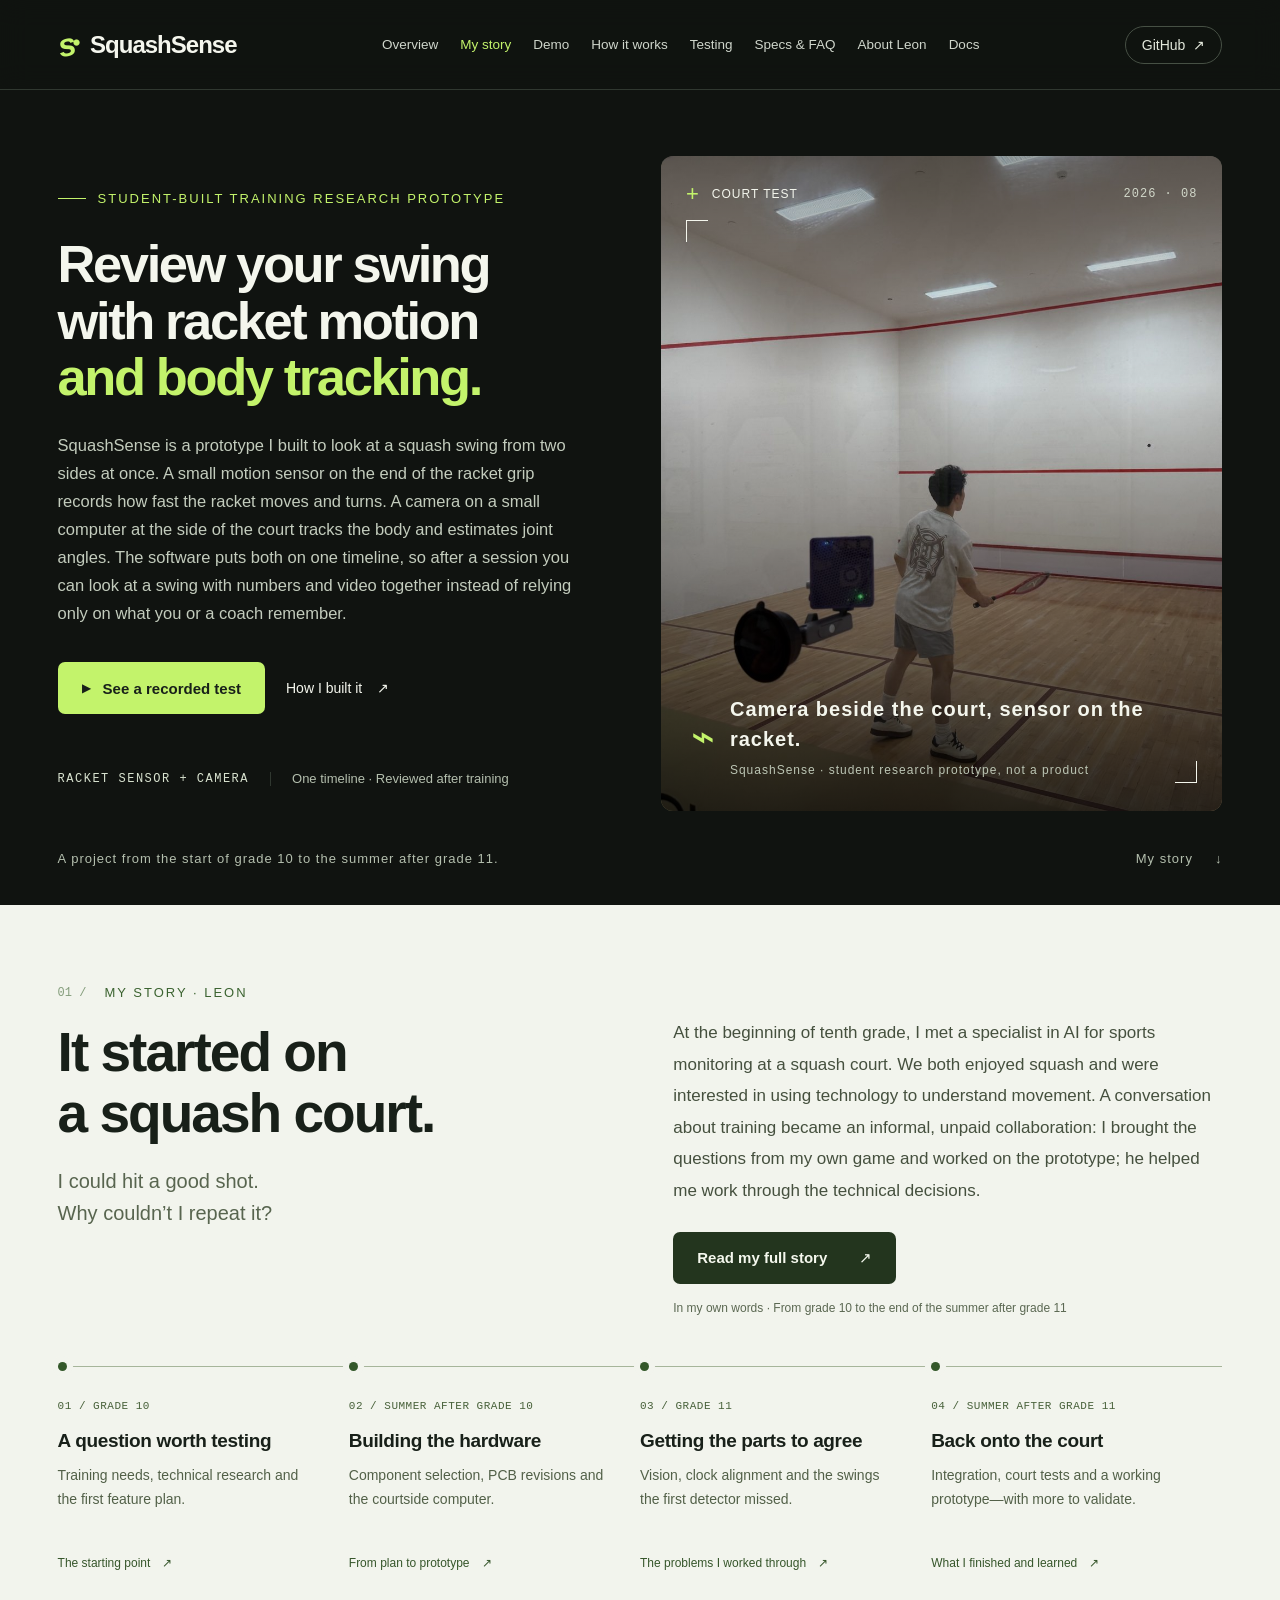
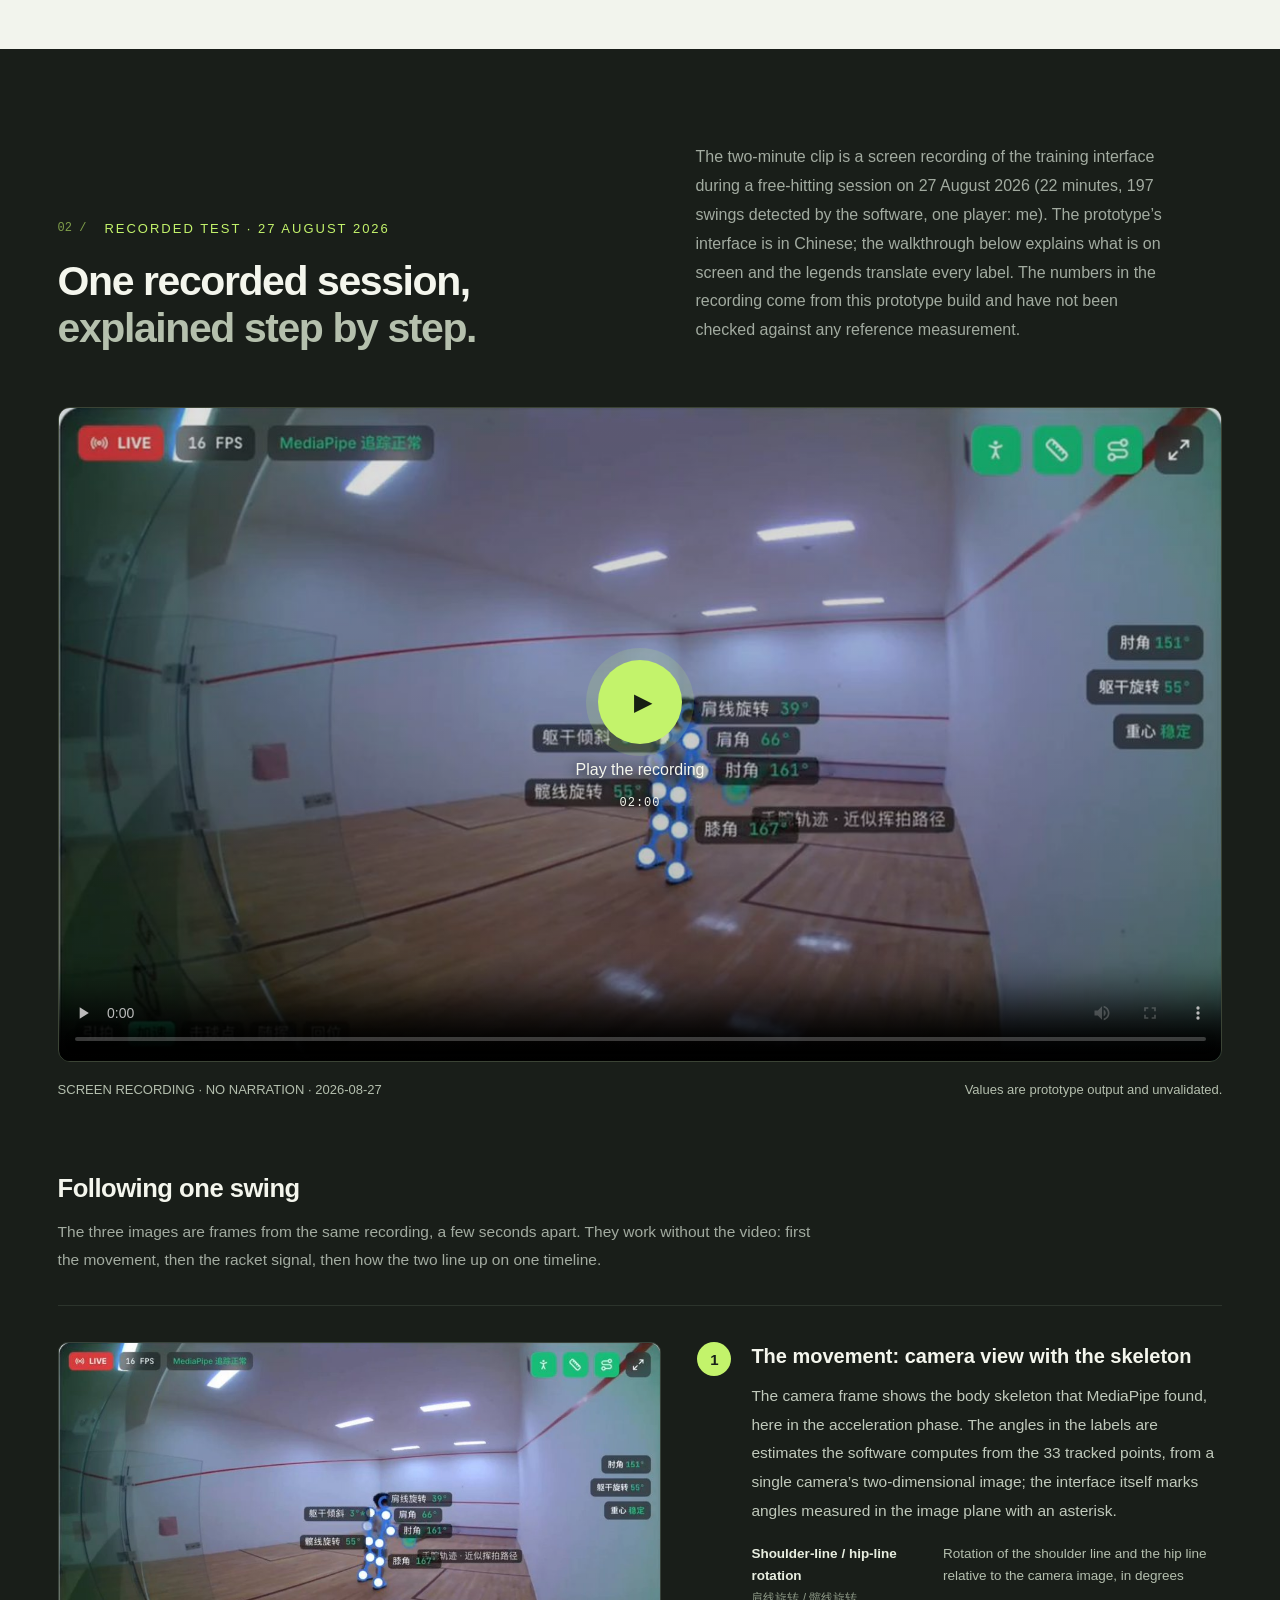
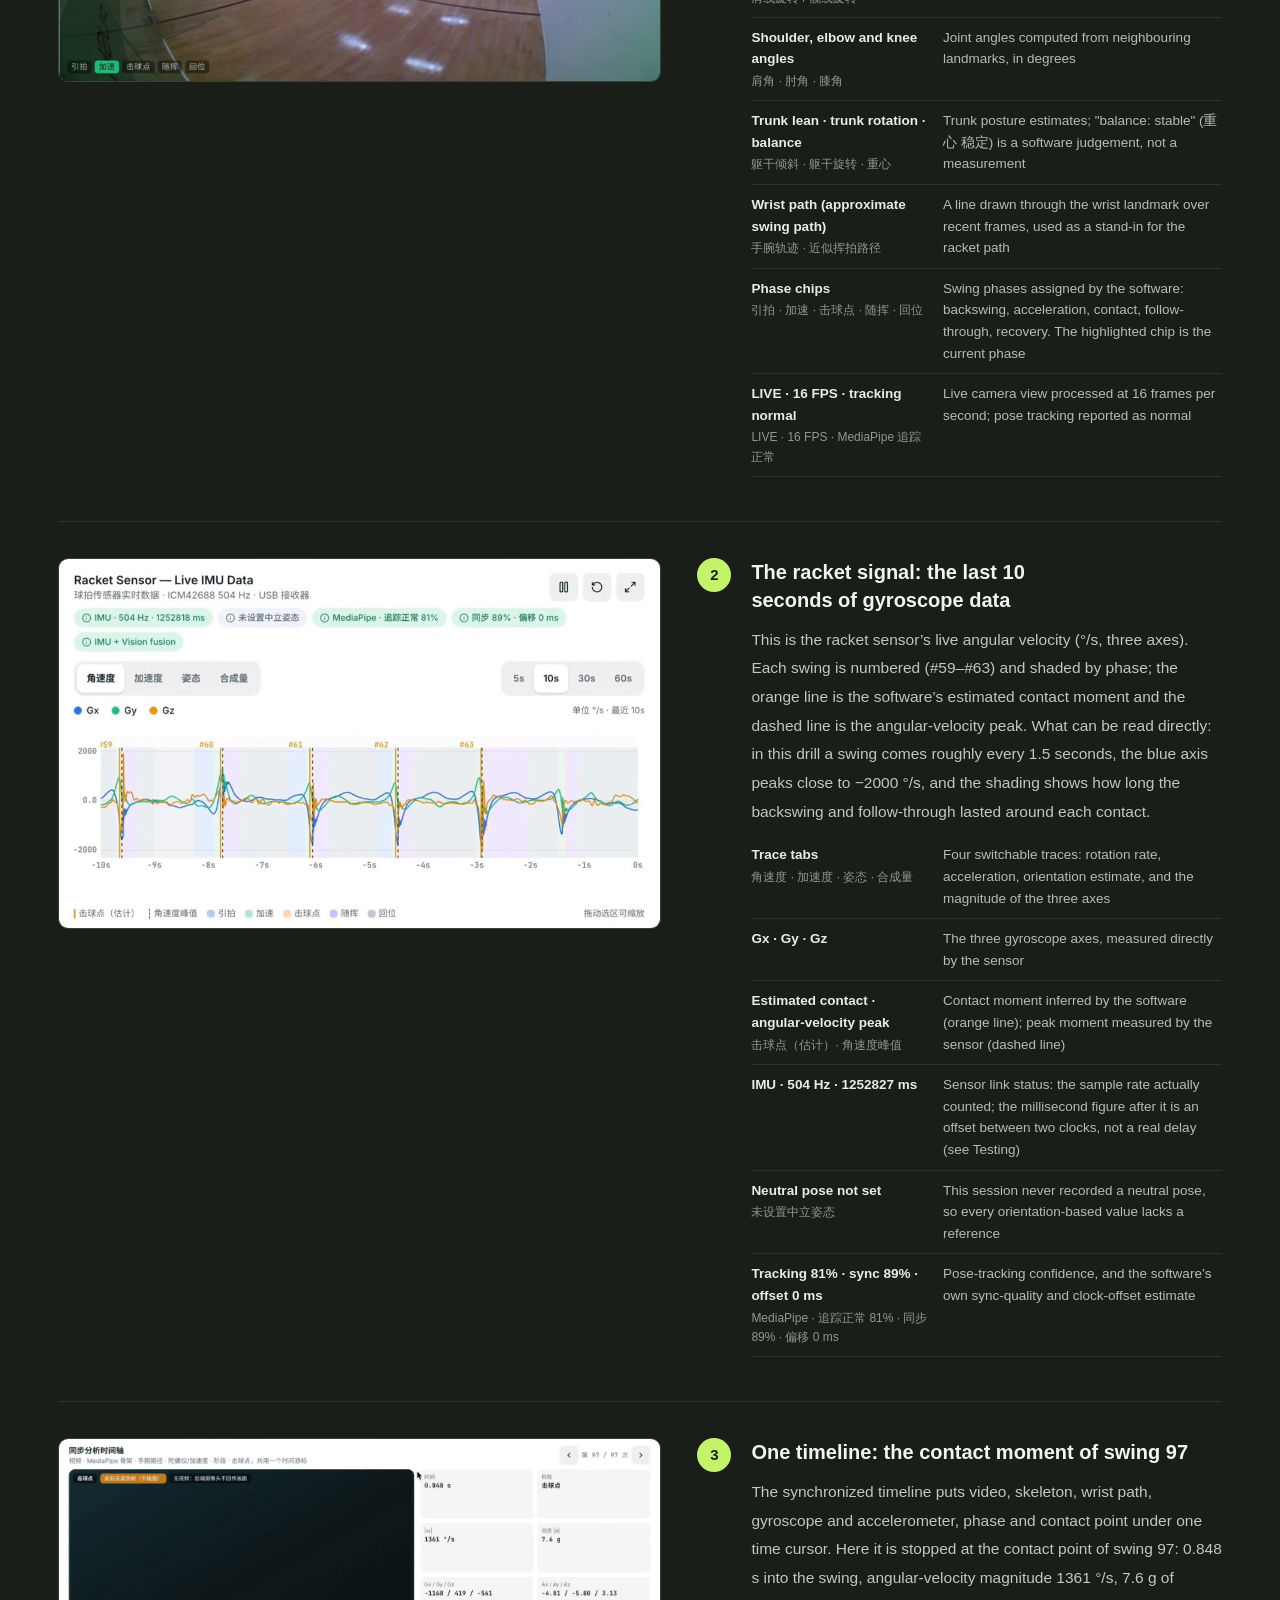
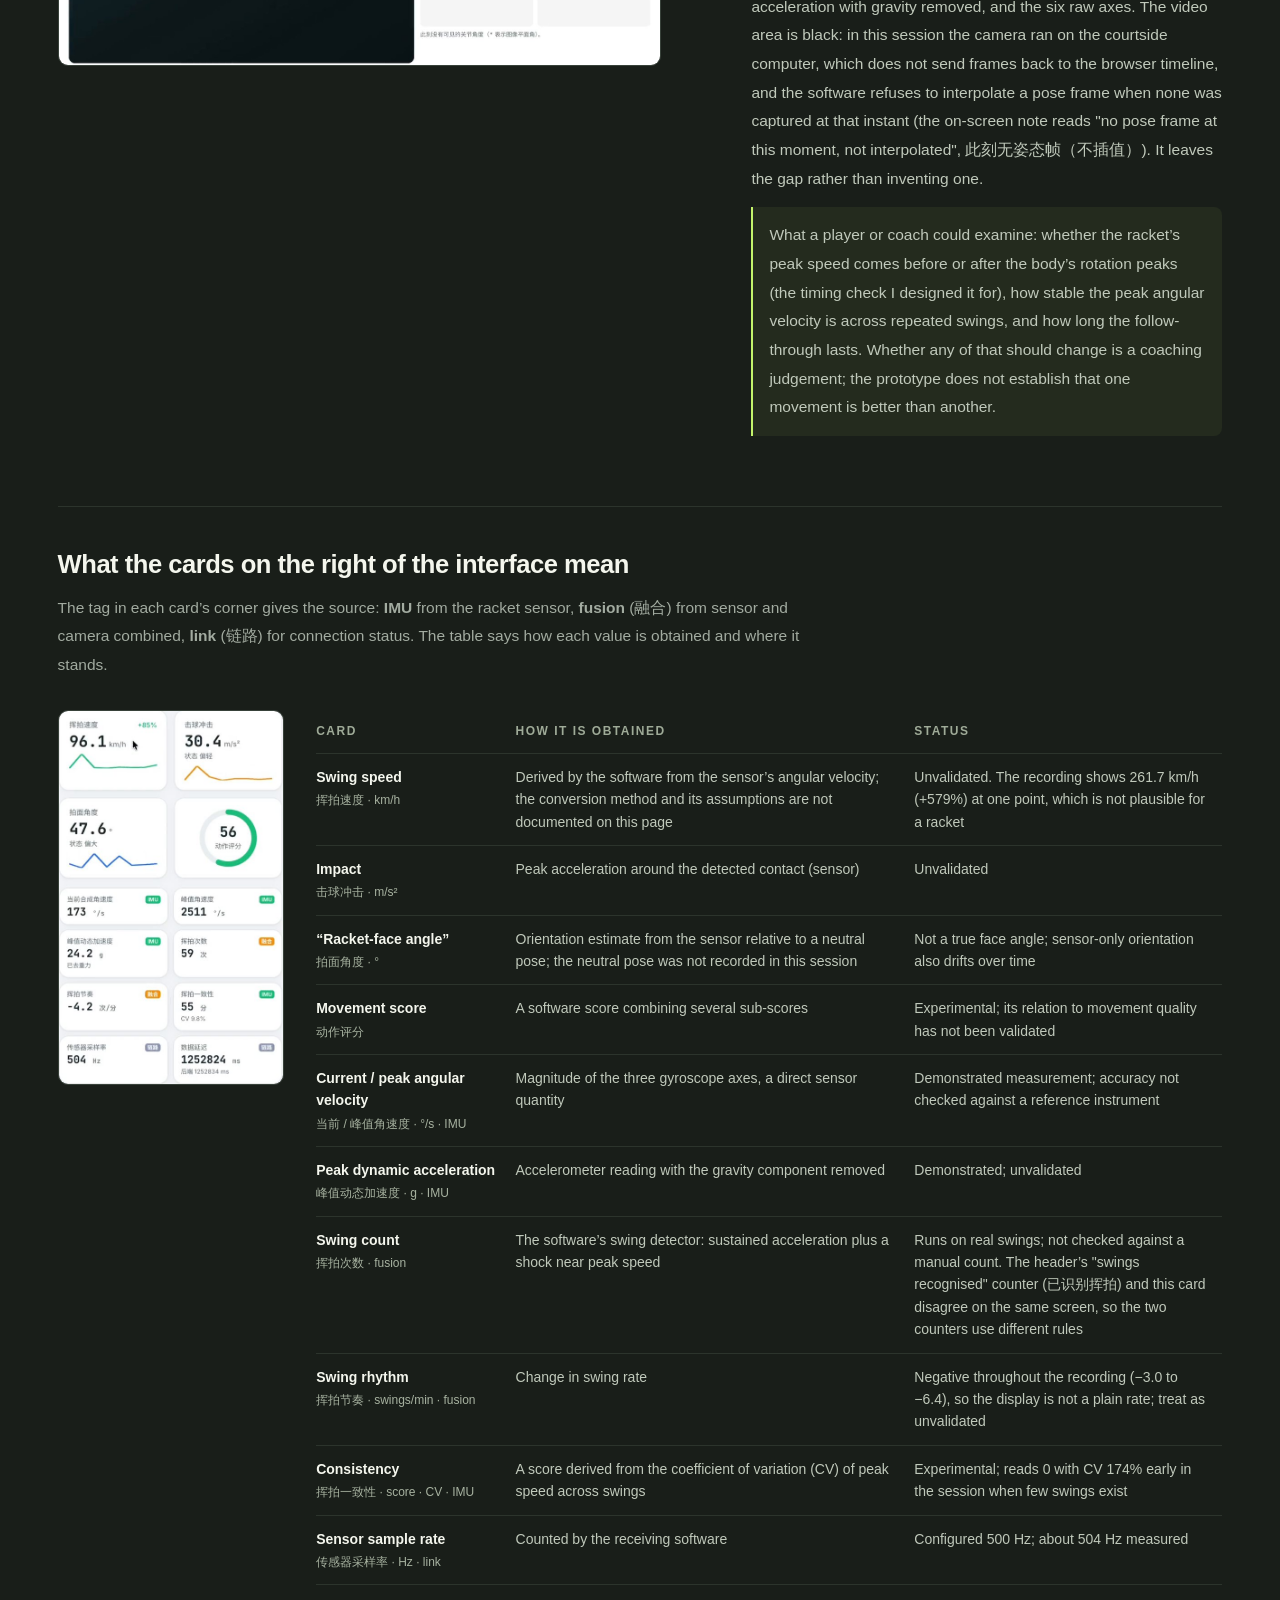
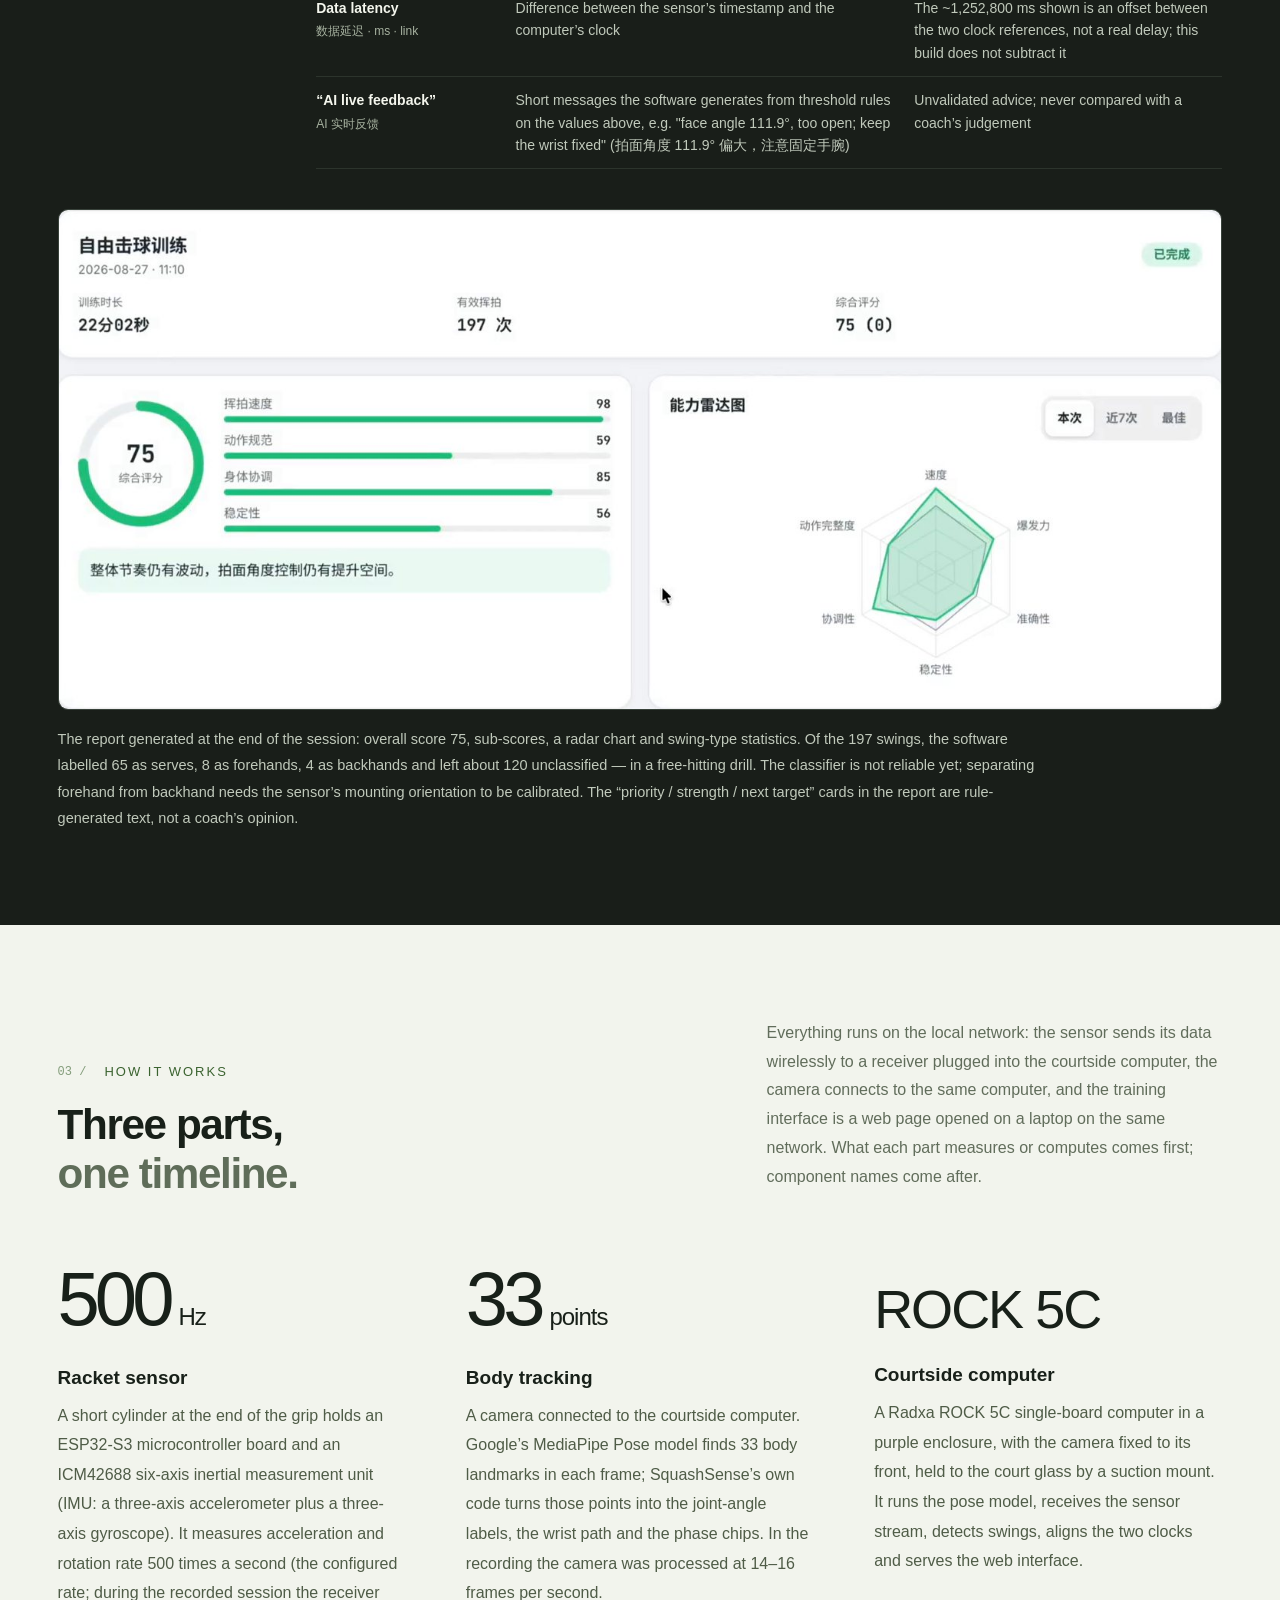
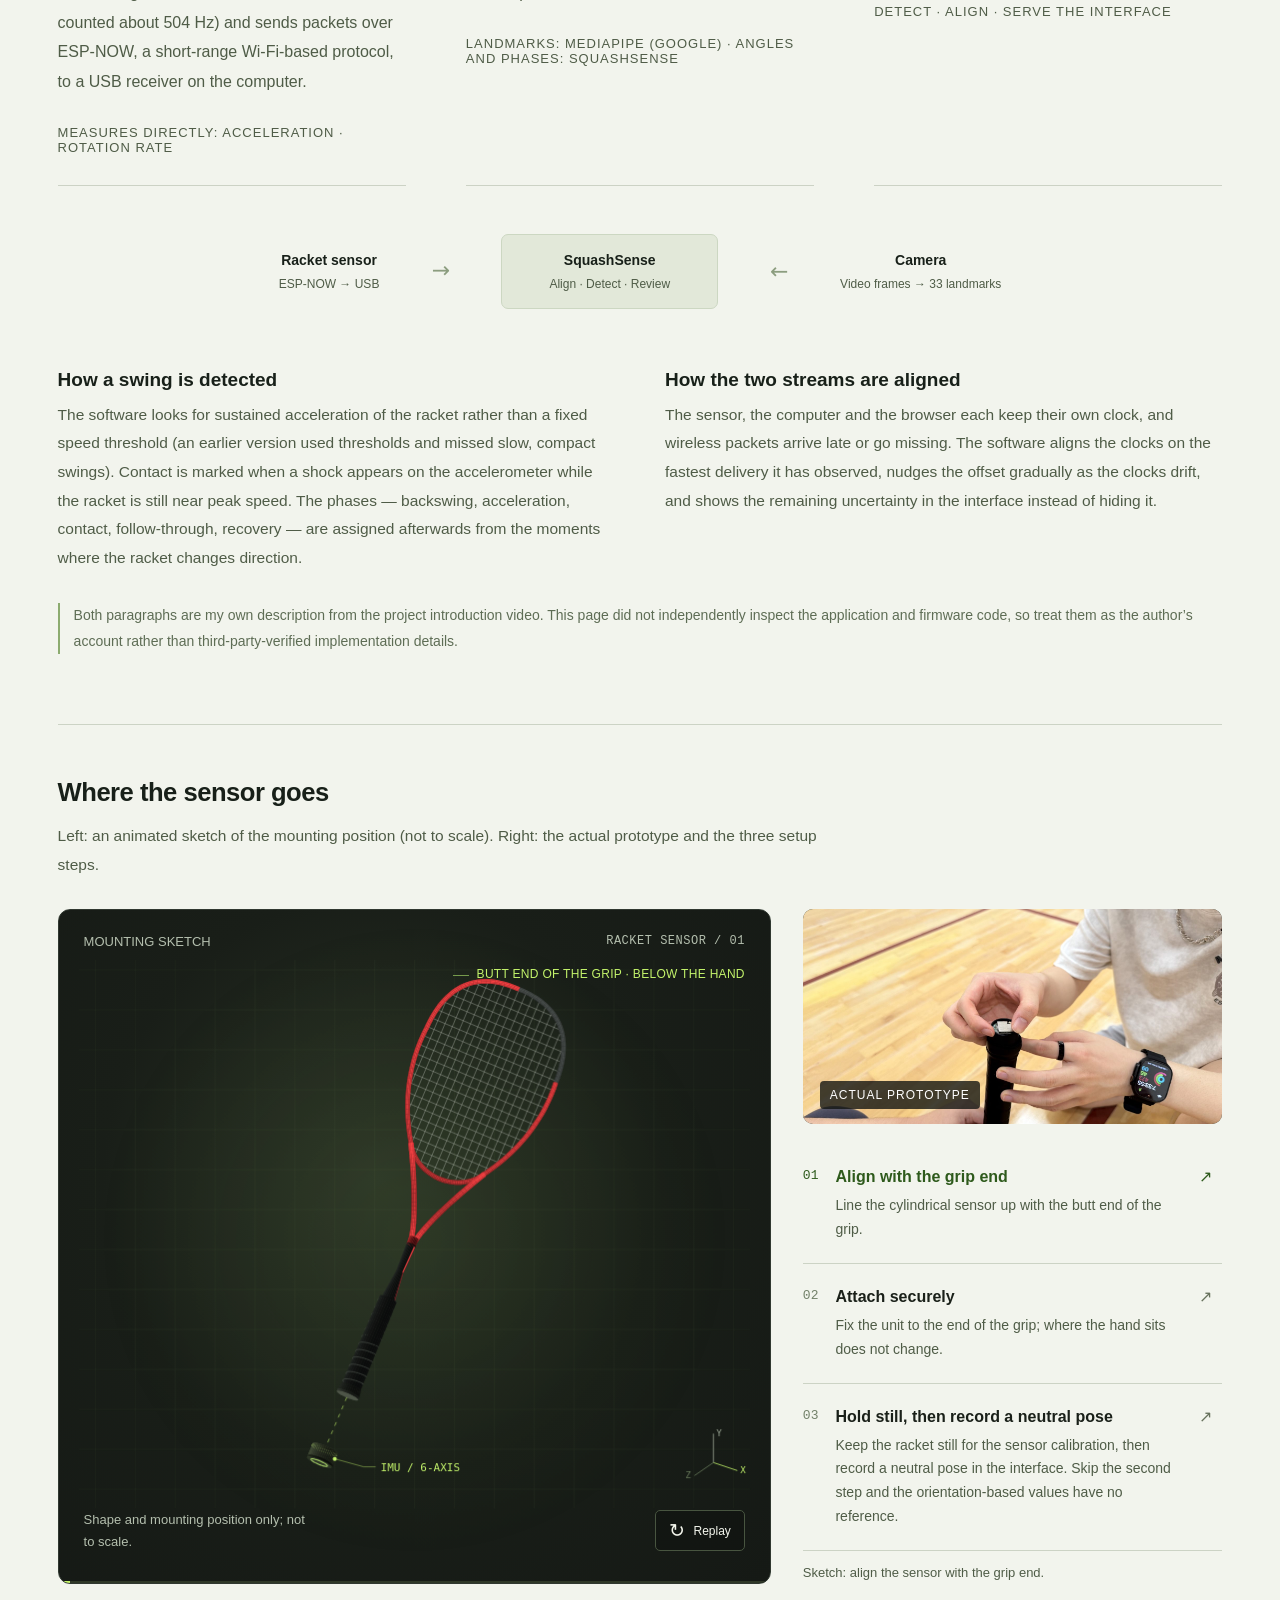
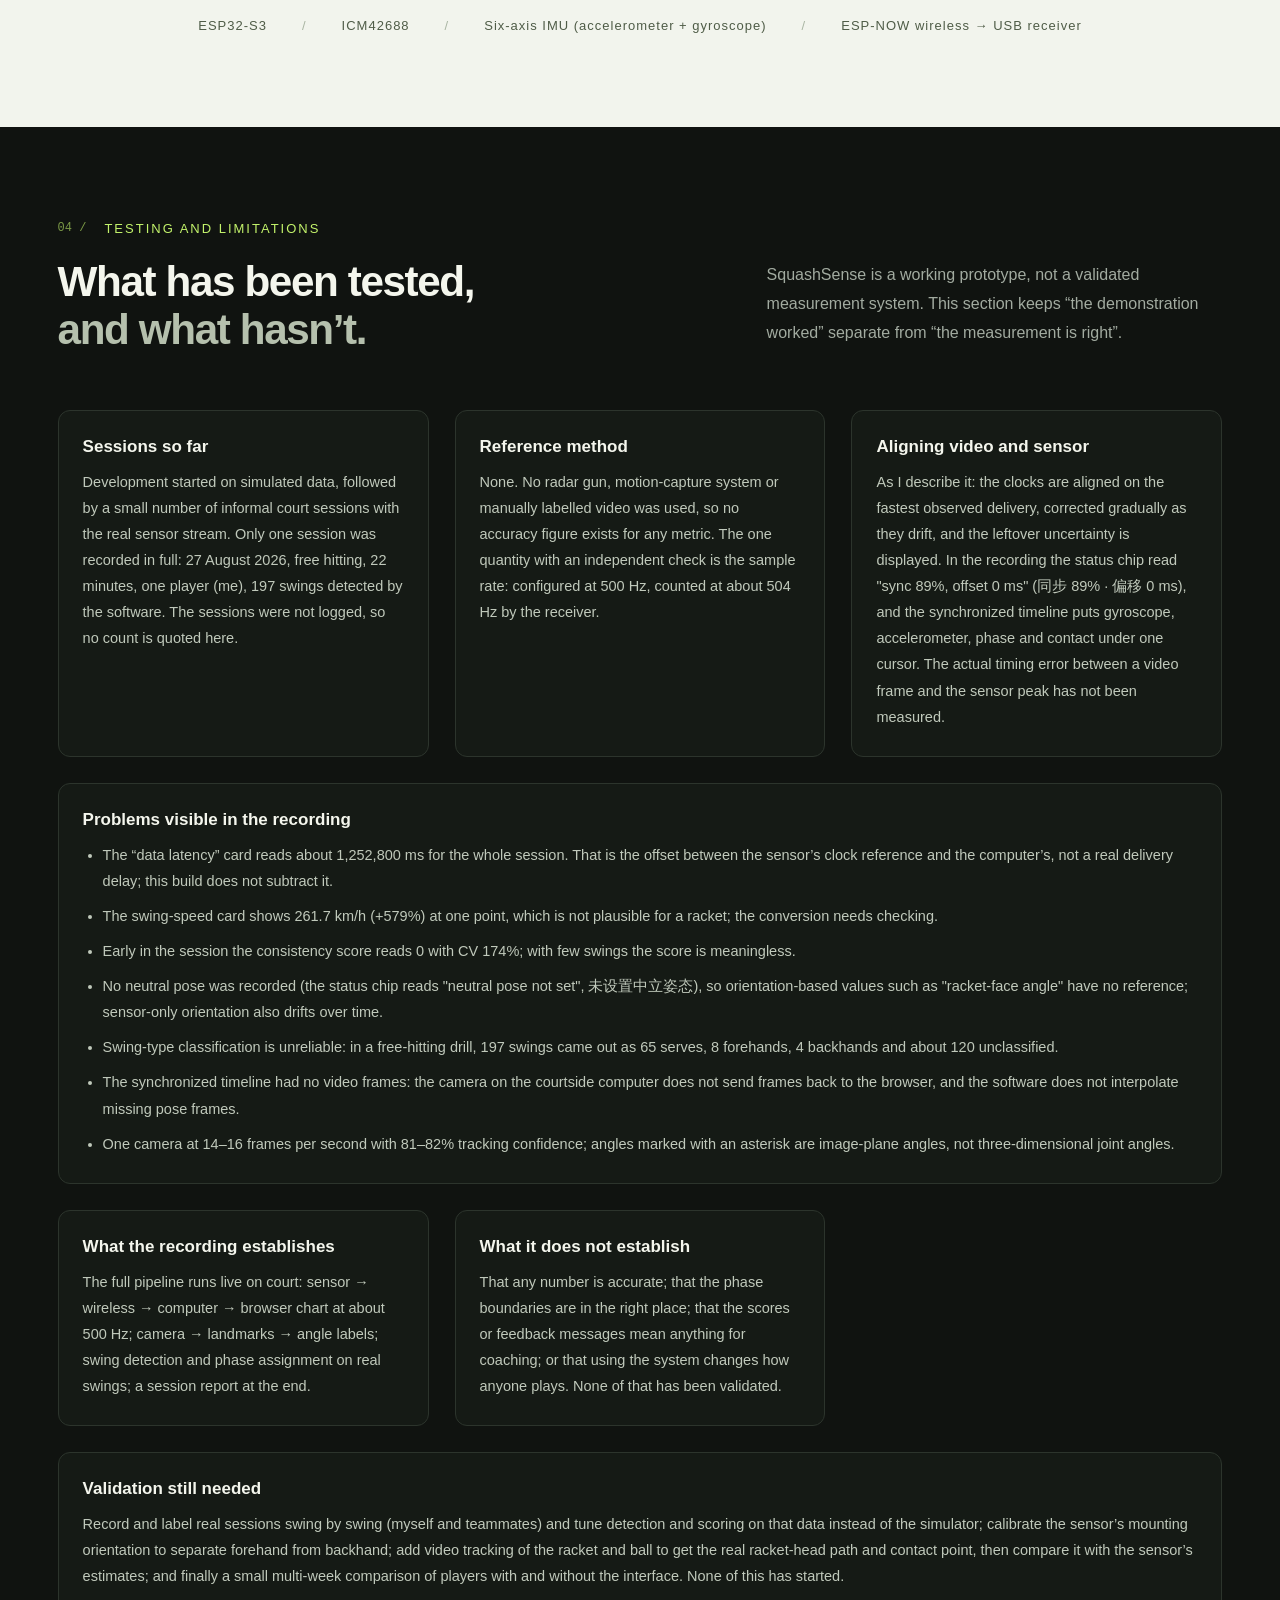
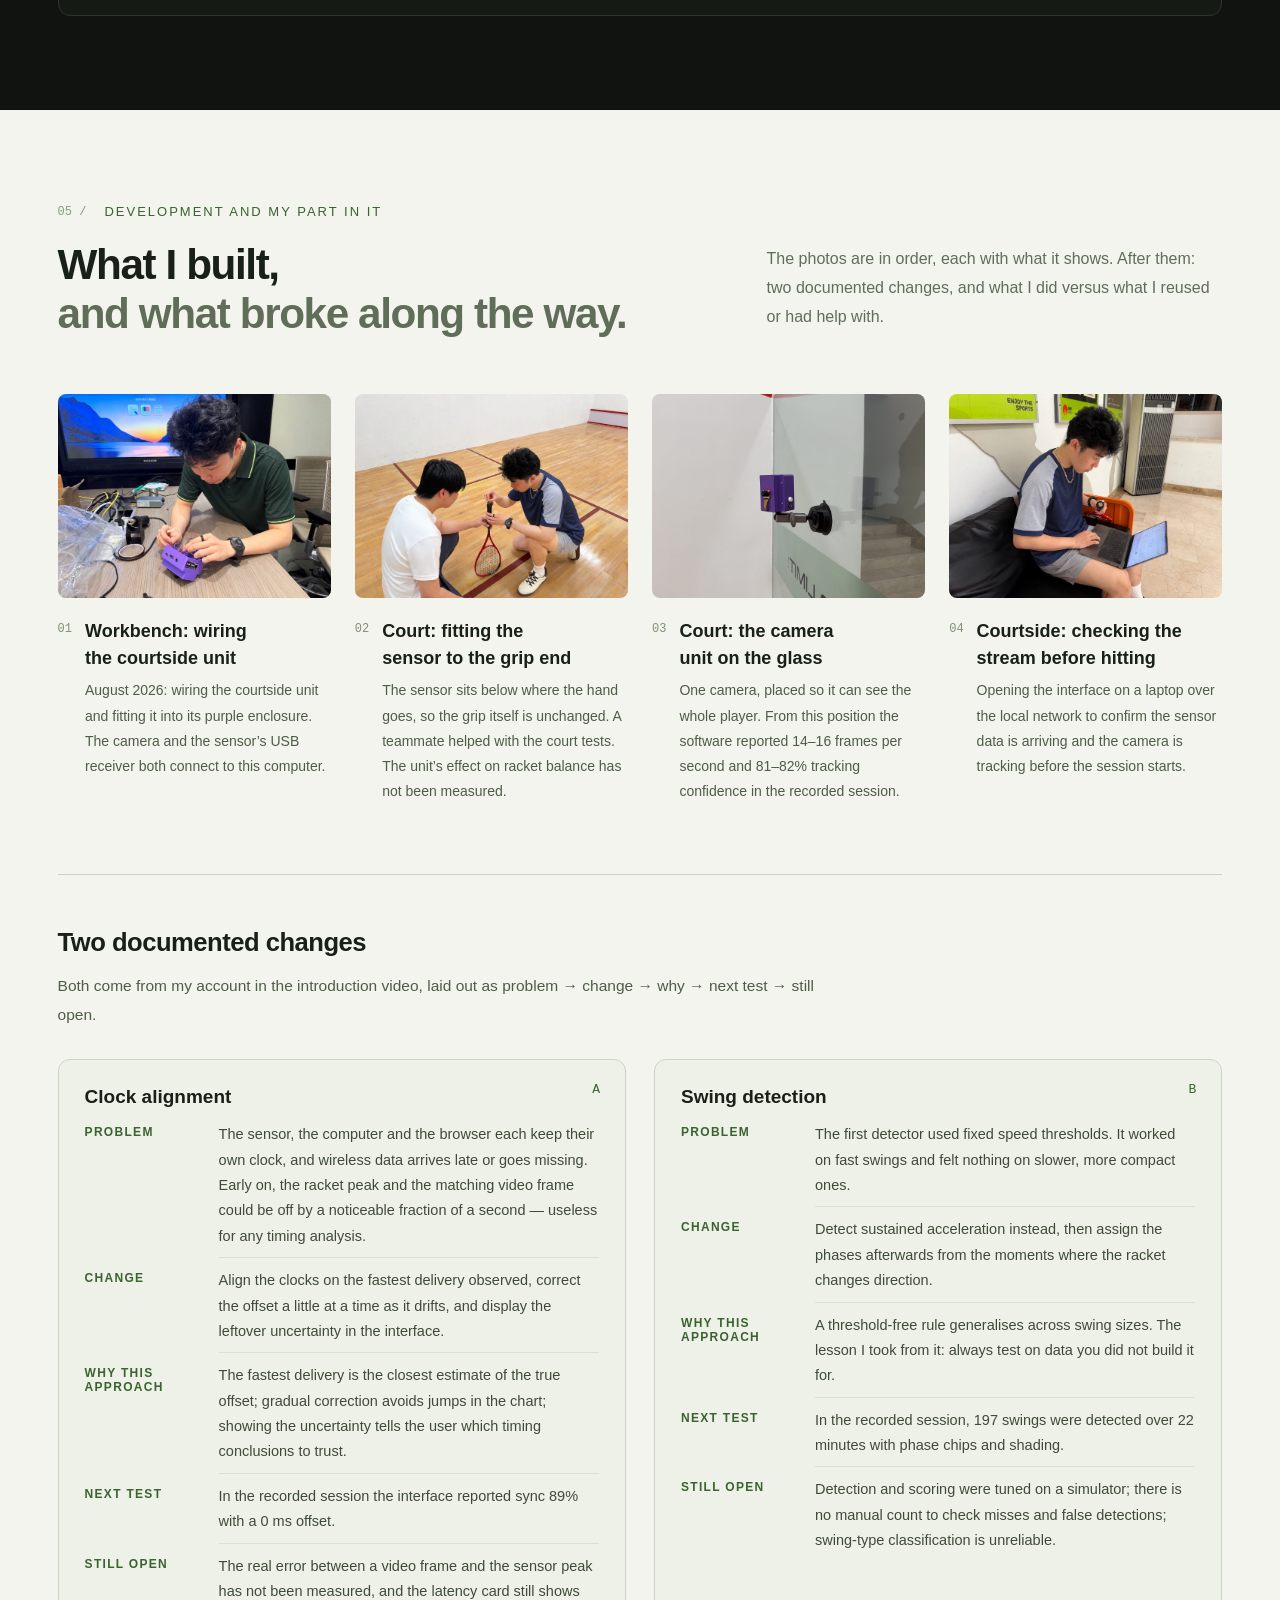
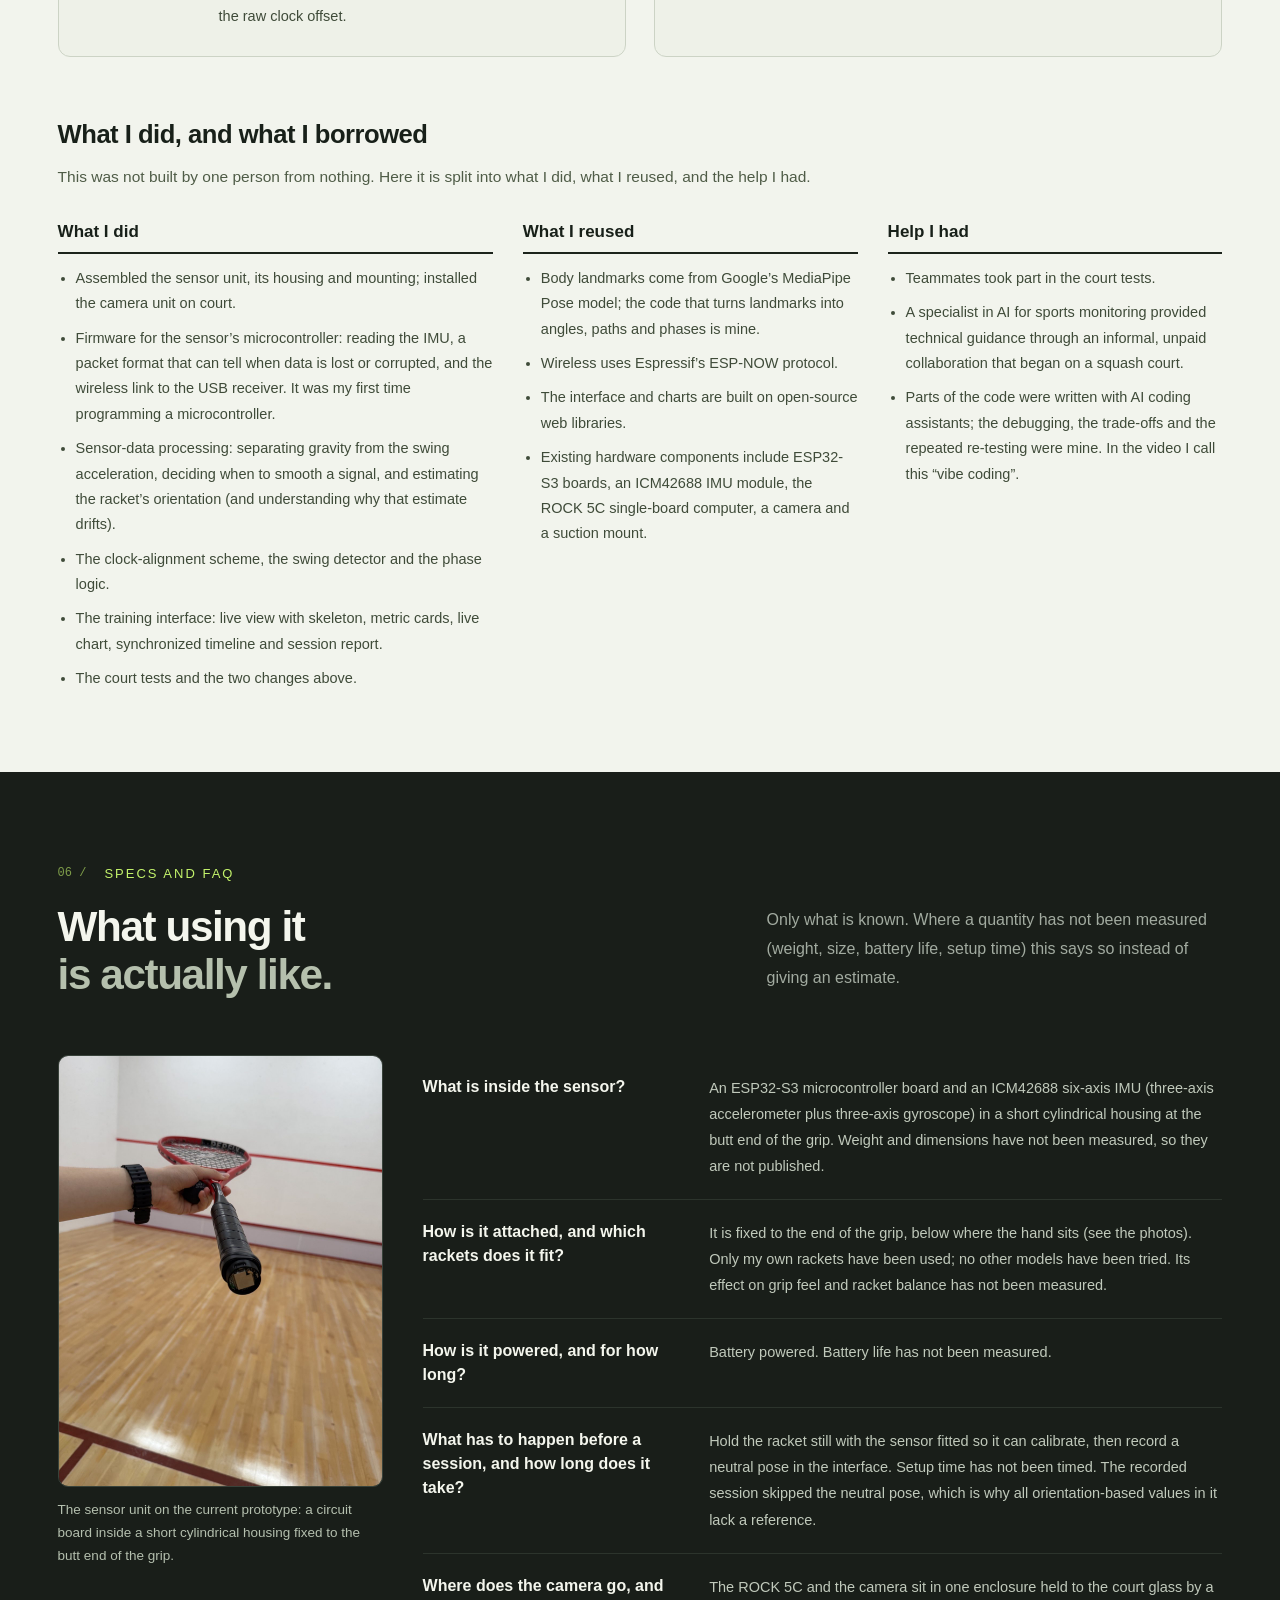
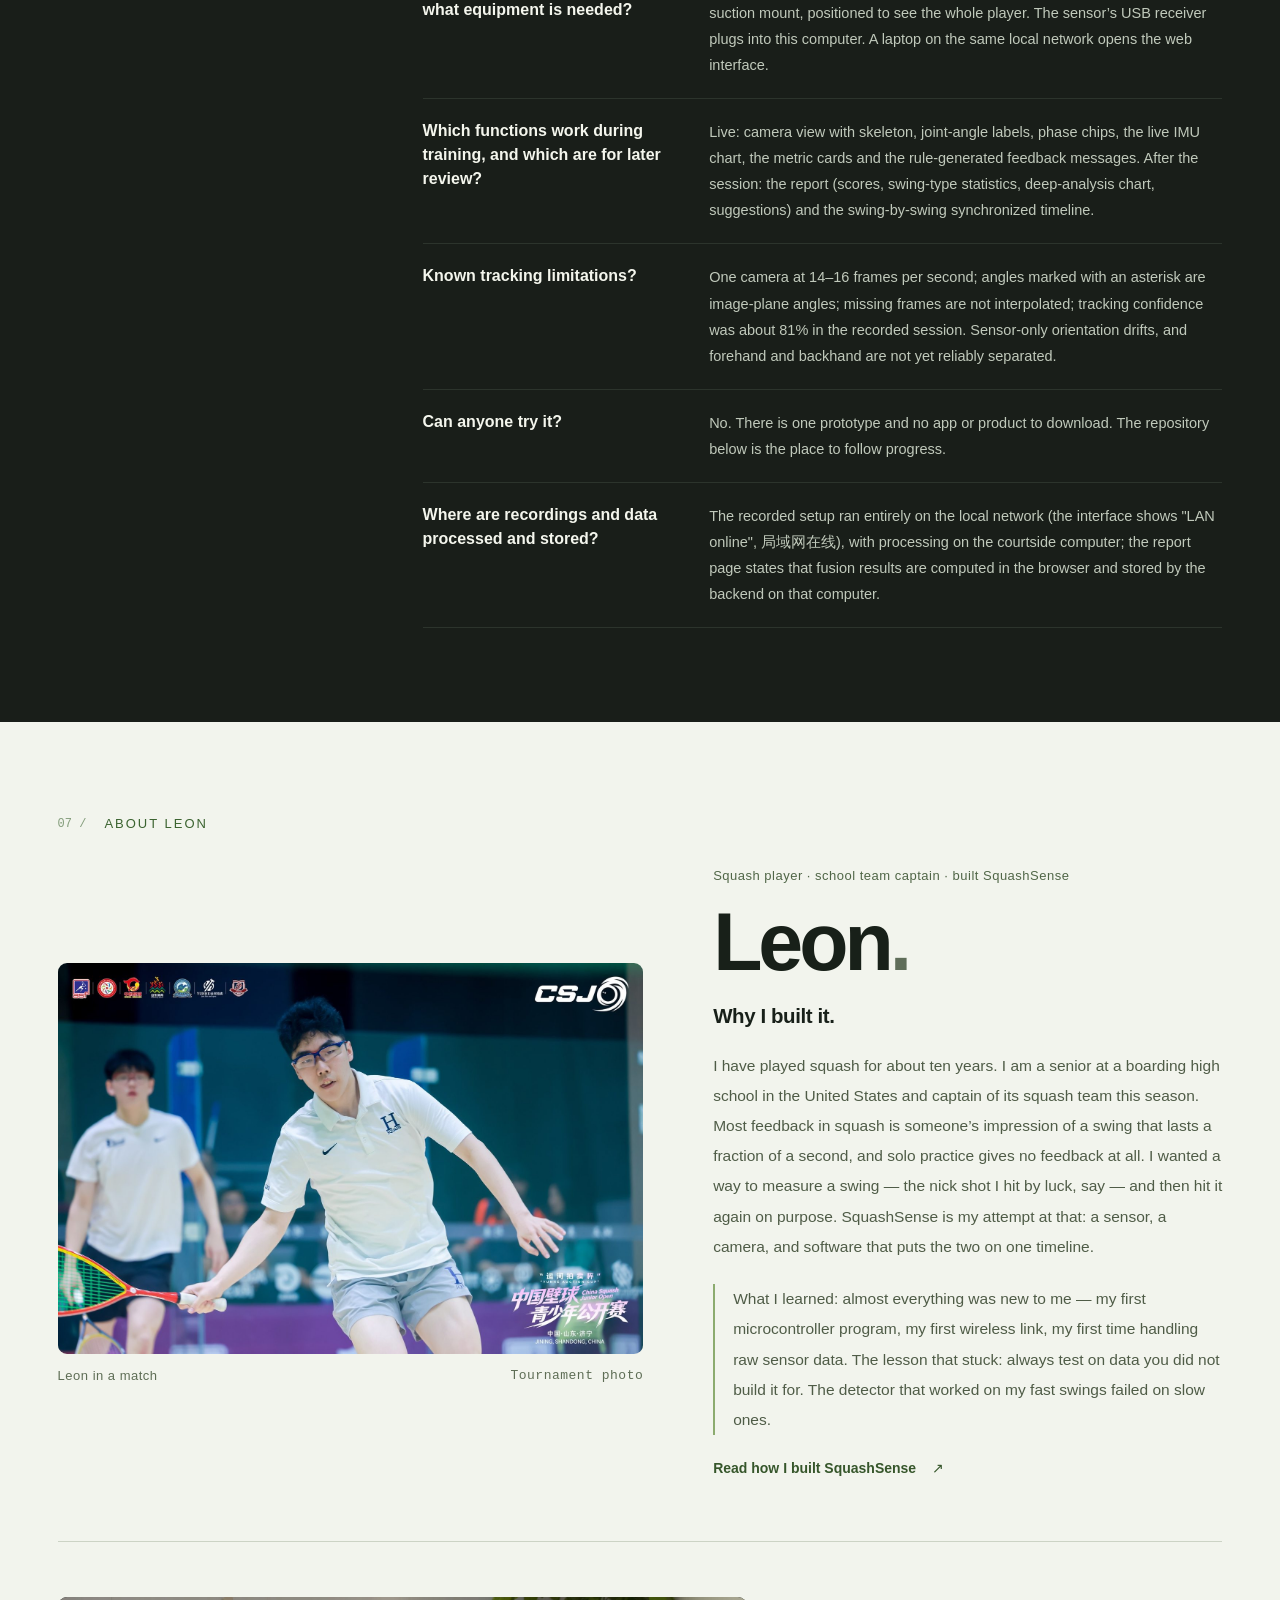
==== commit fe17e837: "Add Leon development story and four-stage project timeline" ====
--- a/index.html
+++ b/index.html
@@ -19,6 +19,7 @@
 <meta name="twitter:card" content="summary_large_image">
 <link rel="icon" type="image/svg+xml" href="data:image/svg+xml,%3Csvg xmlns='http://www.w3.org/2000/svg' viewBox='0 0 32 32'%3E%3Crect width='32' height='32' rx='9' fill='%23c3f36b'/%3E%3Cpath d='M23 9H13a4 4 0 0 0 0 8h6a3 3 0 0 1 0 6H9' stroke='%23101310' stroke-width='4' fill='none'/%3E%3C/svg%3E">
 <link rel="stylesheet" href="styles/main.css?v=20261011-en">
+<link rel="stylesheet" href="styles/story.css?v=20261031">
 <script type="module" src="js/main.js?v=20261011-en"></script>
 </head>
 <body>
@@ -28,10 +29,10 @@
   <button class="menu-toggle" id="menu-toggle" type="button" aria-expanded="false" aria-controls="site-nav" aria-label="Open menu"><span></span><span></span><span></span></button>
   <nav id="site-nav" aria-label="Main navigation">
     <a href="#overview">Overview</a>
+    <a class="nav-story" href="#story">My story</a>
     <a href="#demo">Demo</a>
     <a href="#how">How it works</a>
     <a href="#testing">Testing</a>
-    <a href="#development">Development</a>
     <a href="#specs">Specs &amp; FAQ</a>
     <a href="#author">About Leon</a>
     <a href="#docs">Docs</a>
@@ -48,7 +49,7 @@
     <p class="hero-description">SquashSense is a prototype I built to look at a squash swing from two sides at once. A small motion sensor on the end of the racket grip records how fast the racket moves and turns. A camera on a small computer at the side of the court tracks the body and estimates joint angles. The software puts both on one timeline, so after a session you can look at a swing with numbers and video together instead of relying only on what you or a coach remember.</p>
     <div class="hero-actions">
       <a class="button button-lime" href="#demo"><span class="play-small">▶</span><span>See a recorded test</span></a>
-      <a class="text-link" href="#how"><span>How it works</span><span>↗</span></a>
+      <a class="text-link" href="#story"><span>How I built it</span><span>↗</span></a>
     </div>
     <div class="hero-tech"><span>RACKET SENSOR + CAMERA</span><span>One timeline · Reviewed after training</span></div>
   </div>
@@ -59,13 +60,36 @@
     <div class="hero-caption"><span class="caption-symbol">⌁</span><div><span class="caption-title">Camera beside the court, sensor on the racket.</span><span class="caption-sub">SquashSense · student research prototype, not a product</span></div></div>
     <div class="image-corner corner-tl"></div><div class="image-corner corner-br"></div>
   </div>
-  <div class="hero-bottom"><span>Below, in order: the demo, how it works, testing and limitations, development, specs and FAQ.</span><a href="#demo"><span>Scroll down</span><span>↓</span></a></div>
+  <div class="hero-bottom"><span>A project from the start of grade 10 to the summer after grade 11.</span><a href="#story"><span>My story</span><span>↓</span></a></div>
+</section>
+
+<section class="journey-feature section-light" id="story" aria-labelledby="journey-title">
+  <div class="journey-feature-inner">
+    <div class="journey-feature-heading">
+      <div>
+        <div class="eyebrow"><span class="section-index">01 /</span><span>MY STORY · LEON</span></div>
+        <h2 id="journey-title">It started on<br>a squash court.</h2>
+        <p class="journey-question">I could hit a good shot.<br>Why couldn’t I repeat it?</p>
+      </div>
+      <div class="journey-feature-copy">
+        <p>At the beginning of tenth grade, I met a specialist in AI for sports monitoring at a squash court. We both enjoyed squash and were interested in using technology to understand movement. A conversation about training became an informal, unpaid collaboration: I brought the questions from my own game and worked on the prototype; he helped me work through the technical decisions.</p>
+        <a class="button journey-read" href="story.html"><span>Read my full story</span><span aria-hidden="true">↗</span></a>
+        <span class="journey-reading-note">In my own words · From grade 10 to the end of the summer after grade 11</span>
+      </div>
+    </div>
+    <ol class="journey-timeline" aria-label="Project development timeline">
+      <li><a href="story.html#grade-10"><span class="journey-stage">01 / GRADE 10</span><h3>A question worth testing</h3><p>Training needs, technical research and the first feature plan.</p><span class="journey-stage-link">The starting point <span aria-hidden="true">↗</span></span></a></li>
+      <li><a href="story.html#summer-10"><span class="journey-stage">02 / SUMMER AFTER GRADE 10</span><h3>Building the hardware</h3><p>Component selection, PCB revisions and the courtside computer.</p><span class="journey-stage-link">From plan to prototype <span aria-hidden="true">↗</span></span></a></li>
+      <li><a href="story.html#grade-11"><span class="journey-stage">03 / GRADE 11</span><h3>Getting the parts to agree</h3><p>Vision, clock alignment and the swings the first detector missed.</p><span class="journey-stage-link">The problems I worked through <span aria-hidden="true">↗</span></span></a></li>
+      <li><a href="story.html#summer-11"><span class="journey-stage">04 / SUMMER AFTER GRADE 11</span><h3>Back onto the court</h3><p>Integration, court tests and a working prototype—with more to validate.</p><span class="journey-stage-link">What I finished and learned <span aria-hidden="true">↗</span></span></a></li>
+    </ol>
+  </div>
 </section>
 
 <!-- 2. Demonstration -->
 <section class="demo-section" id="demo">
   <div class="section-heading">
-    <div><div class="eyebrow"><span class="section-index">01 /</span><span>RECORDED TEST · 27 AUGUST 2026</span></div><h2>One recorded session, <span>explained step by step.</span></h2></div>
+    <div><div class="eyebrow"><span class="section-index">02 /</span><span>RECORDED TEST · 27 AUGUST 2026</span></div><h2>One recorded session, <span>explained step by step.</span></h2></div>
     <p>The two-minute clip is a screen recording of the training interface during a free-hitting session on 27 August 2026 (22 minutes, 197 swings detected by the software, one player: me). The prototype’s interface is in Chinese; the walkthrough below explains what is on screen and the legends translate every label. The numbers in the recording come from this prototype build and have not been checked against any reference measurement.</p>
   </div>
   <div class="video-shell" data-video-shell>
@@ -167,7 +191,7 @@
 <!-- 3. How it works -->
 <section class="approach section-light" id="how">
   <div class="section-heading">
-    <div><div class="eyebrow"><span class="section-index">02 /</span><span>HOW IT WORKS</span></div><h2>Three parts,<br><span>one timeline.</span></h2></div>
+    <div><div class="eyebrow"><span class="section-index">03 /</span><span>HOW IT WORKS</span></div><h2>Three parts,<br><span>one timeline.</span></h2></div>
     <p>Everything runs on the local network: the sensor sends its data wirelessly to a receiver plugged into the courtside computer, the camera connects to the same computer, and the training interface is a web page opened on a laptop on the same network. What each part measures or computes comes first; component names come after.</p>
   </div>
   <div class="capabilities">
@@ -233,7 +257,7 @@
 <!-- 4. Testing and limitations -->
 <section class="testing-section" id="testing">
   <div class="section-heading">
-    <div><div class="eyebrow"><span class="section-index">03 /</span><span>TESTING AND LIMITATIONS</span></div><h2>What has been tested,<br><span>and what hasn’t.</span></h2></div>
+    <div><div class="eyebrow"><span class="section-index">04 /</span><span>TESTING AND LIMITATIONS</span></div><h2>What has been tested,<br><span>and what hasn’t.</span></h2></div>
     <p>SquashSense is a working prototype, not a validated measurement system. This section keeps “the demonstration worked” separate from “the measurement is right”.</p>
   </div>
   <div class="test-grid">
@@ -279,7 +303,7 @@
 <!-- 5. Development and contribution -->
 <section class="story-section section-light" id="development">
   <div class="section-heading">
-    <div><div class="eyebrow"><span class="section-index">04 /</span><span>DEVELOPMENT AND MY PART IN IT</span></div><h2>What I built,<br><span>and what broke along the way.</span></h2></div>
+    <div><div class="eyebrow"><span class="section-index">05 /</span><span>DEVELOPMENT AND MY PART IN IT</span></div><h2>What I built,<br><span>and what broke along the way.</span></h2></div>
     <p>The photos are in order, each with what it shows. After them: two documented changes, and what I did versus what I reused or had help with.</p>
   </div>
   <div class="story-gallery">
@@ -337,14 +361,14 @@
           <li>Body landmarks come from Google’s MediaPipe Pose model; the code that turns landmarks into angles, paths and phases is mine.</li>
           <li>Wireless uses Espressif’s ESP-NOW protocol.</li>
           <li>The interface and charts are built on open-source web libraries.</li>
-          <li>All hardware is off-the-shelf: ESP32-S3 boards, an ICM42688 IMU module, the ROCK 5C single-board computer, a camera and a suction mount.</li>
+          <li>Existing hardware components include ESP32-S3 boards, an ICM42688 IMU module, the ROCK 5C single-board computer, a camera and a suction mount.</li>
         </ul>
       </article>
       <article>
         <h4>Help I had</h4>
         <ul>
           <li>Teammates took part in the court tests.</li>
-          <li>A teacher advised on the project.</li>
+          <li>A specialist in AI for sports monitoring provided technical guidance through an informal, unpaid collaboration that began on a squash court.</li>
           <li>Parts of the code were written with AI coding assistants; the debugging, the trade-offs and the repeated re-testing were mine. In the video I call this “vibe coding”.</li>
         </ul>
       </article>
@@ -355,7 +379,7 @@
 <!-- 6. Specifications and FAQ -->
 <section class="specs-section" id="specs">
   <div class="section-heading">
-    <div><div class="eyebrow"><span class="section-index">05 /</span><span>SPECS AND FAQ</span></div><h2>What using it<br><span>is actually like.</span></h2></div>
+    <div><div class="eyebrow"><span class="section-index">06 /</span><span>SPECS AND FAQ</span></div><h2>What using it<br><span>is actually like.</span></h2></div>
     <p>Only what is known. Where a quantity has not been measured (weight, size, battery life, setup time) this says so instead of giving an estimate.</p>
   </div>
   <div class="specs-layout">
@@ -377,7 +401,7 @@
 <!-- 7. About Leon -->
 <section class="author-section section-light" id="author">
   <div class="author-profile" aria-labelledby="author-name">
-    <div class="author-eyebrow eyebrow"><span class="section-index">06 /</span><span>ABOUT LEON</span></div>
+    <div class="author-eyebrow eyebrow"><span class="section-index">07 /</span><span>ABOUT LEON</span></div>
     <div class="author-intro">
       <figure class="author-lead-photo"><img src="assets/author/leon-court.jpg" alt="Leon hitting a forehand during a squash match" width="1600" height="1067" loading="lazy"><figcaption><span>Leon in a match</span><span>Tournament photo</span></figcaption></figure>
       <div class="author-bio">
@@ -386,6 +410,7 @@
         <h3>Why I built it.</h3>
         <p>I have played squash for about ten years. I am a senior at a boarding high school in the United States and captain of its squash team this season. Most feedback in squash is someone’s impression of a swing that lasts a fraction of a second, and solo practice gives no feedback at all. I wanted a way to measure a swing — the nick shot I hit by luck, say — and then hit it again on purpose. SquashSense is my attempt at that: a sensor, a camera, and software that puts the two on one timeline.</p>
         <p class="author-project">What I learned: almost everything was new to me — my first microcontroller program, my first wireless link, my first time handling raw sensor data. The lesson that stuck: always test on data you did not build it for. The detector that worked on my fast swings failed on slow ones.</p>
+        <a class="journey-inline-link" href="story.html">Read how I built SquashSense <span aria-hidden="true">↗</span></a>
       </div>
     </div>
 
@@ -438,7 +463,7 @@
 
 <!-- 8. Documentation -->
 <section class="closing" id="docs">
-  <span class="eyebrow">07 / DOCUMENTATION AND SOURCE</span>
+  <span class="eyebrow">08 / DOCUMENTATION AND SOURCE</span>
   <h2>To look closer, <span>start here.</span></h2>
   <p class="closing-text">This website’s source is public, and the project overview collects the page’s key points, verified and unverified, on one page. The application and firmware code are not public yet.</p>
   <div class="closing-links">
--- a/styles/story.css
+++ b/styles/story.css
@@ -0,0 +1,105 @@
+/* Leon's development story: a four-stage overview and a long-form reading page. */
+.site-header nav .nav-story{color:var(--lime)}
+.journey-feature{padding:80px 4.5% 76px}
+.journey-feature-inner{max-width:1500px;margin:auto}
+.journey-feature-heading{display:grid;grid-template-columns:1fr 1.1fr;gap:10%;align-items:start}
+.journey-feature h2{font-size:clamp(36px,4.3vw,64px);line-height:1.1;letter-spacing:-2px;margin:22px 0}
+.journey-question{font-size:20px;line-height:1.6;color:#58654f}
+.journey-feature-copy{padding-top:32px}
+.journey-feature-copy>p{font-size:17px;line-height:1.85;color:#45503e;max-width:640px}
+.journey-read{background:#23351e;color:#f5f8ee;margin-top:26px;gap:32px}
+.journey-read:hover{background:#344d2b}
+.journey-reading-note{display:block;font-size:12px;line-height:1.7;color:#5b6852;margin-top:14px;max-width:400px}
+.journey-timeline{list-style:none;padding:0;margin:48px 0 0;display:grid;grid-template-columns:repeat(4,minmax(0,1fr))}
+.journey-timeline li{min-width:0;position:relative;border-top:1px solid #a6b59a;padding:30px 24px 0 0}
+.journey-timeline li:before{content:"";position:absolute;top:-5px;left:0;width:9px;height:9px;border-radius:50%;background:#34582a;box-shadow:0 0 0 6px #f2f4ed}
+.journey-timeline a{display:flex;flex-direction:column;align-items:flex-start;min-height:176px;padding-right:8px}
+.journey-stage{font-family:ui-monospace,SFMono-Regular,Menlo,monospace;font-size:11px;line-height:1.8;letter-spacing:.5px;color:#48613a}
+.journey-timeline h3{font-size:19px;line-height:1.4;font-weight:600;letter-spacing:-.35px;margin:11px 0 9px}
+.journey-timeline p{font-size:14px;line-height:1.7;color:#526048;max-width:285px}
+.journey-stage-link{font-size:12px;line-height:1.7;color:#36562b;display:flex;gap:12px;padding-top:18px;margin-top:auto}
+.journey-timeline a:hover h3,.journey-inline-link:hover{text-decoration:underline;text-underline-offset:5px}
+.journey-inline-link{display:inline-flex;align-items:center;gap:16px;color:#36562b;font-size:14px;font-weight:600;margin-top:22px;line-height:1.7}
+
+.story-page{background:#f2f4ed;color:#182019}
+.story-page .site-header{color:var(--text);flex-wrap:nowrap}
+.story-page .site-header .brand{color:var(--text)}
+.story-page .site-header .story-header-links{display:flex;flex-direction:row;flex-basis:auto;align-items:center;gap:28px;font-size:14px;color:#d0d8c9;border:0;padding:0}
+.story-header-links a:hover{color:var(--lime)}
+.story-masthead{padding:62px 5% 64px;background:#101310;color:var(--text)}
+.story-masthead-inner{max-width:1340px;margin:auto;display:grid;grid-template-columns:1.1fr 1fr;gap:8%;align-items:center}
+html[lang=en] .story-masthead h1{font-size:clamp(44px,5.3vw,78px);font-weight:550;line-height:1.06;letter-spacing:-3px;margin:25px 0}
+.story-masthead h1 span{color:var(--lime)}
+.story-deck{font-size:18px;line-height:1.8;color:#c0c9b8;max-width:550px}
+.story-byline{display:flex;gap:14px;align-items:center;flex-wrap:wrap;font-size:13px;color:#b8c5ac;margin-top:30px;padding-top:22px;border-top:1px solid #38442f;max-width:550px}
+.story-byline strong{font-weight:600;color:#e8edde}
+.story-masthead figure{margin:0}
+.story-masthead img{width:100%;height:auto;border-radius:8px}
+.story-masthead figcaption{font-size:12px;line-height:1.7;color:#adbaa4;margin-top:12px}
+.story-layout{max-width:1340px;margin:auto;padding:66px 5% 86px;display:grid;grid-template-columns:220px minmax(0,760px);gap:8%;justify-content:space-between;align-items:start}
+.story-chapter-nav{position:sticky;top:125px}
+.story-chapter-nav>p{font-size:11px;color:#526346;letter-spacing:1.8px;margin-bottom:18px}
+.story-chapter-nav ol{list-style:none;padding:0;margin:0;display:grid;gap:5px}
+.story-chapter-nav a{display:block;border-left:2px solid #c4ceb9;padding:12px 0 12px 16px;font-size:14px;line-height:1.5;color:#44553a}
+.story-chapter-nav a span{display:block;font-family:ui-monospace,SFMono-Regular,Menlo,monospace;font-size:11px;color:#586c4c;margin-bottom:4px}
+.story-chapter-nav a:hover,.story-chapter-nav a[aria-current=true]{border-color:#36572a;color:#1d2e18;background:#e8edde}
+.story-chapter-nav .story-nav-demo{margin-top:25px;padding:13px 0;border:0;text-decoration:underline;text-underline-offset:5px;font-size:13px}
+.story-article{min-width:0}
+.story-chapter+.story-chapter{margin-top:56px;padding-top:44px;border-top:1px solid #cbd4c0}
+.story-chapter .eyebrow{font-size:11px;line-height:1.7;color:#416431;letter-spacing:1.1px}
+.story-chapter h2{font-size:clamp(28px,3vw,38px);line-height:1.2;letter-spacing:-1px;margin:15px 0 27px;text-wrap:balance}
+.story-article p{font-size:17px;line-height:1.95;color:#35412e;margin:0 0 24px}
+.story-article figure{margin:32px 0}
+.story-article figure img{width:100%;height:auto;max-height:520px;object-fit:contain;background:#e1e7d9;border-radius:7px}
+.story-article figcaption{font-size:12px;line-height:1.7;color:#59684e;margin-top:10px}
+.story-reflection{margin-top:34px;border-left:2px solid #6a8854;padding-left:24px}
+.story-next{margin-top:46px;padding-top:28px;border-top:1px solid #cbd4c0;display:flex;gap:20px;align-items:center;flex-wrap:wrap}
+.story-next .button{background:#23351e;color:#f5f8ee}
+.story-next>a:last-child{font-size:14px;color:#36562b;text-decoration:underline;text-underline-offset:4px}
+.story-page .site-footer{background:#101310}
+.story-page :focus-visible{outline-color:#497135;outline-offset:5px}
+.story-page .site-header :focus-visible,.story-page .site-footer :focus-visible{outline-color:var(--lime)}
+
+@media(min-width:981px) and (max-width:1140px){.site-header nav{gap:12px;font-size:12px}.site-header{padding-left:3%;padding-right:3%}}
+@media(max-width:980px){
+  .journey-feature-heading{gap:5%;grid-template-columns:1fr 1.15fr}
+  .journey-timeline{grid-template-columns:repeat(2,minmax(0,1fr));gap:34px 0}
+  .journey-timeline a{min-height:170px}
+  .story-layout{grid-template-columns:175px minmax(0,1fr);gap:5%}
+  .story-masthead-inner{gap:5%}
+  .story-masthead .story-deck{font-size:16px}
+}
+@media(max-width:760px){
+  .journey-feature{padding:54px 6%}
+  .journey-feature-heading{grid-template-columns:1fr;gap:25px}
+  .journey-feature h2{font-size:39px;letter-spacing:-1.5px;margin:18px 0}
+  .journey-question{font-size:18px}
+  .journey-feature-copy{padding-top:0}
+  .journey-feature-copy>p{font-size:16px;line-height:1.85}
+  .journey-read{margin-top:22px}
+  .journey-timeline{grid-template-columns:1fr;gap:0;margin-top:36px}
+  .journey-timeline li{border-top:0;border-left:1px solid #a6b59a;padding:0 0 29px 24px;margin-left:4px}
+  .journey-timeline li:last-child{padding-bottom:0}
+  .journey-timeline li:before{top:5px;left:-5px}
+  .journey-timeline a{min-height:0}
+  .journey-timeline h3{font-size:19px;margin-top:7px}
+  .journey-timeline p{max-width:none}
+  .journey-stage-link{padding-top:10px}
+  .story-page .site-header .story-header-links{gap:18px;font-size:12px}
+  .story-header-links a:last-child{display:none}
+  .story-masthead{padding:38px 6%}
+  .story-masthead-inner{grid-template-columns:1fr;gap:32px}
+  html[lang=en] .story-masthead h1{font-size:48px;letter-spacing:-2px}
+  .story-byline{font-size:12px;line-height:1.8;gap:5px 14px;margin-top:24px}
+  .story-layout{display:block;padding:34px 6% 56px}
+  .story-chapter-nav{position:static;margin-bottom:42px;padding-bottom:26px;border-bottom:1px solid #cbd4c0}
+  .story-chapter-nav ol{grid-template-columns:1fr 1fr;gap:6px 12px}
+  .story-chapter-nav a{padding:10px 0 10px 12px;font-size:13px}
+  .story-chapter-nav a span{font-size:10px}
+  .story-chapter-nav .story-nav-demo{margin-top:15px}
+  .story-article p{font-size:16px;line-height:1.9;margin-bottom:22px}
+  .story-chapter h2{font-size:31px}
+  .story-chapter+.story-chapter{margin-top:38px;padding-top:34px}
+  .story-reflection{padding-left:18px}
+  .story-next{gap:22px}
+}
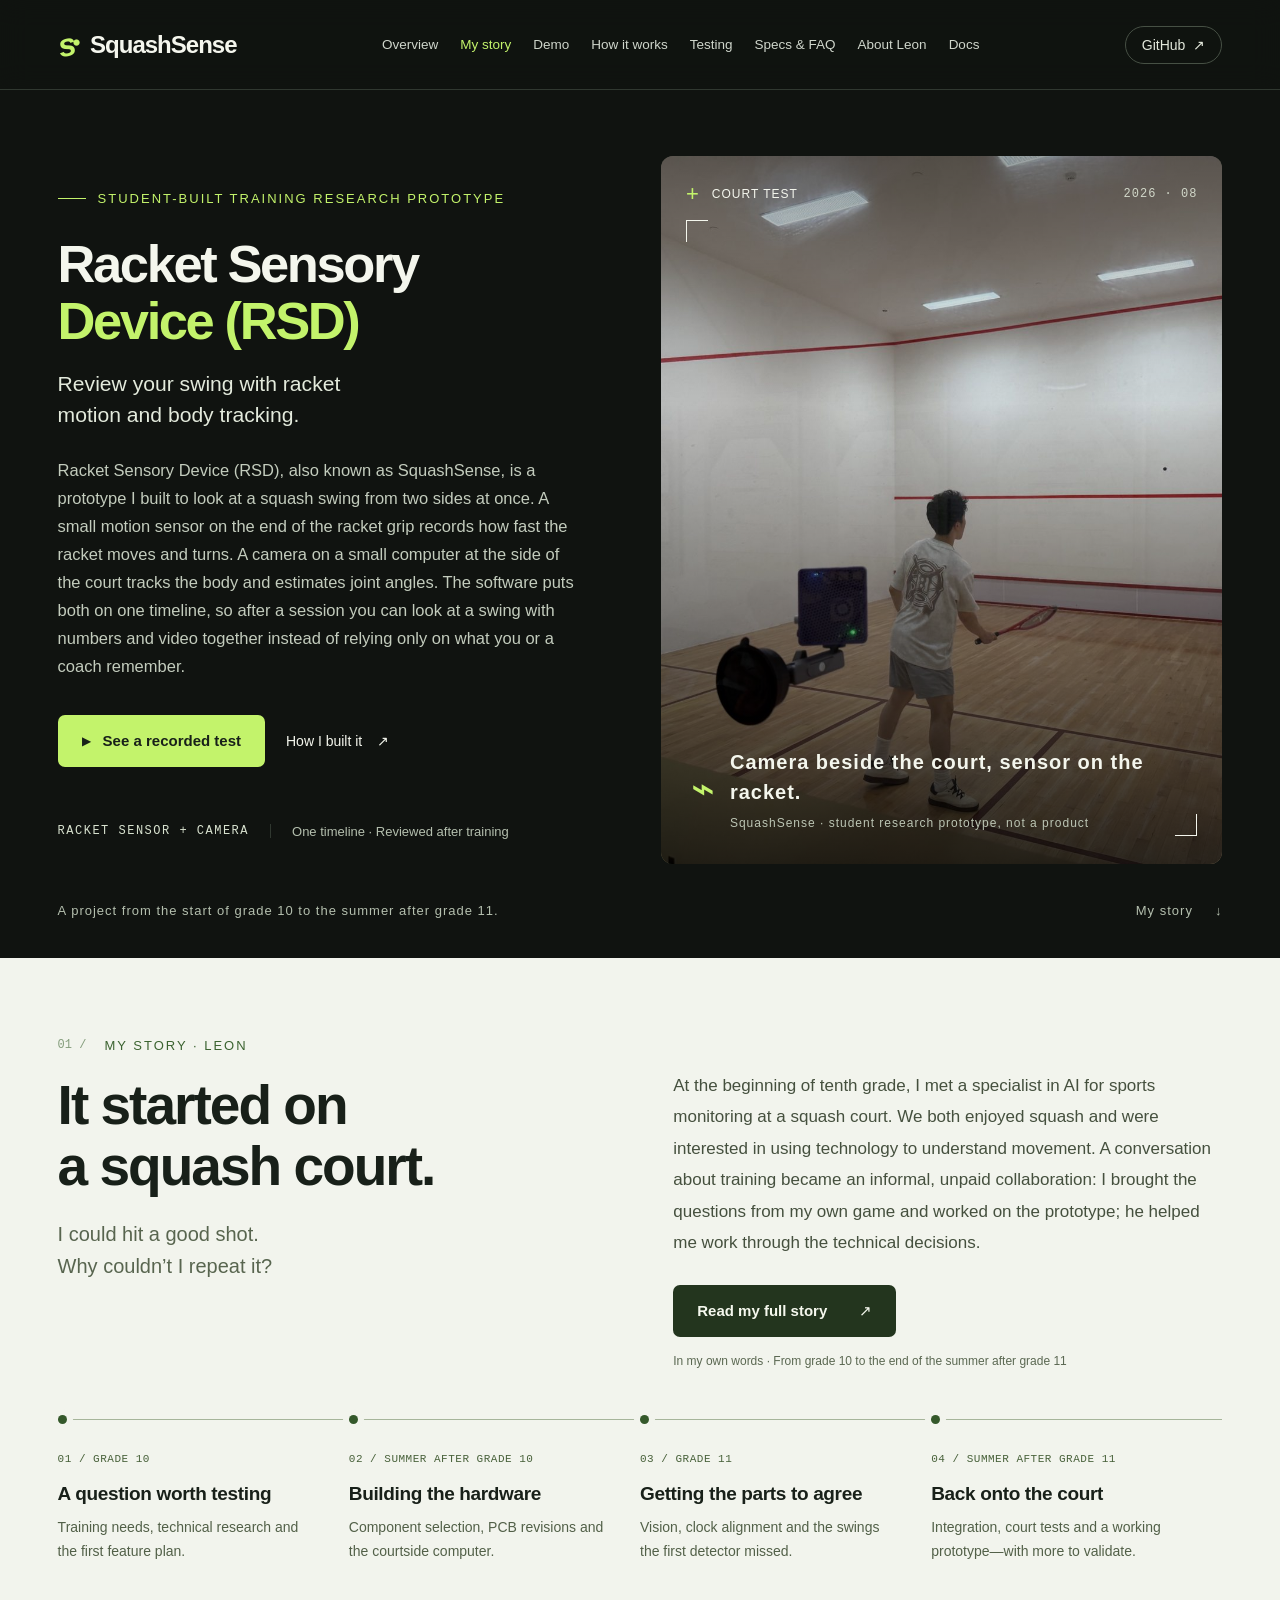
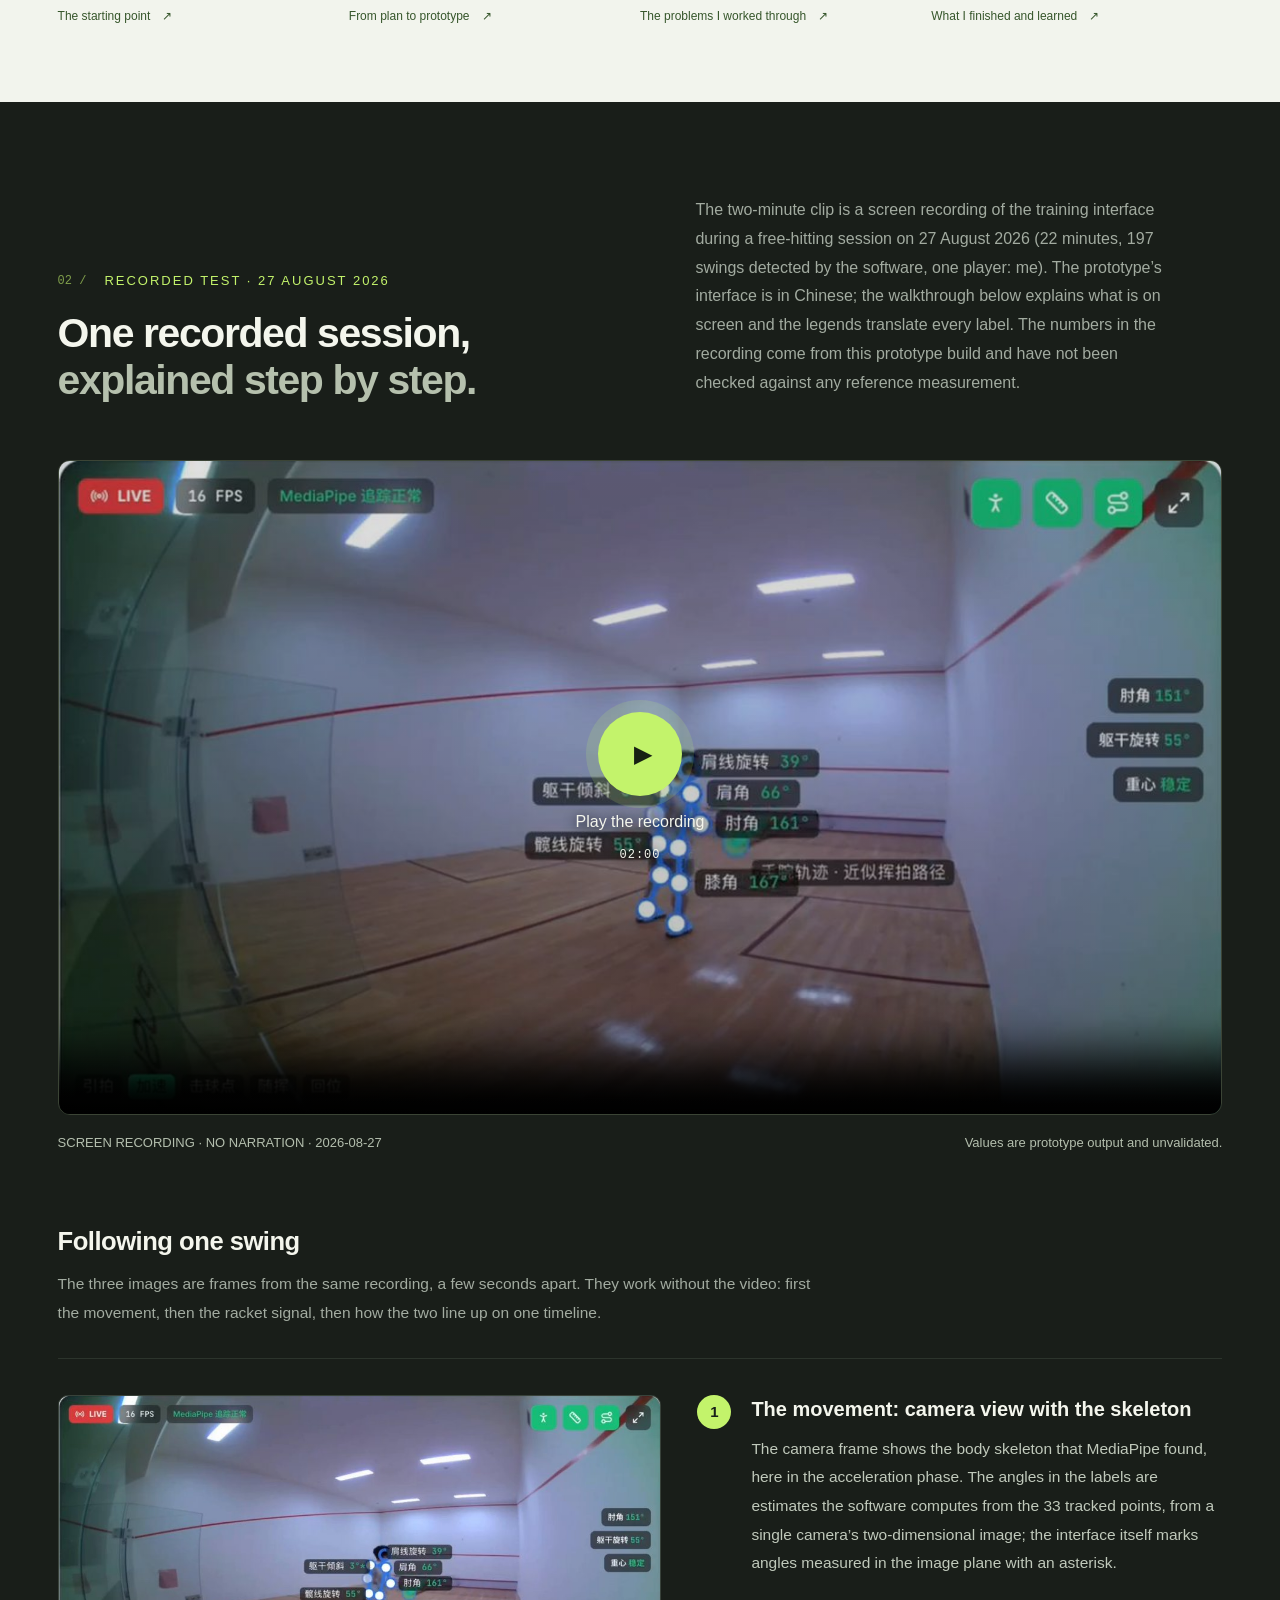
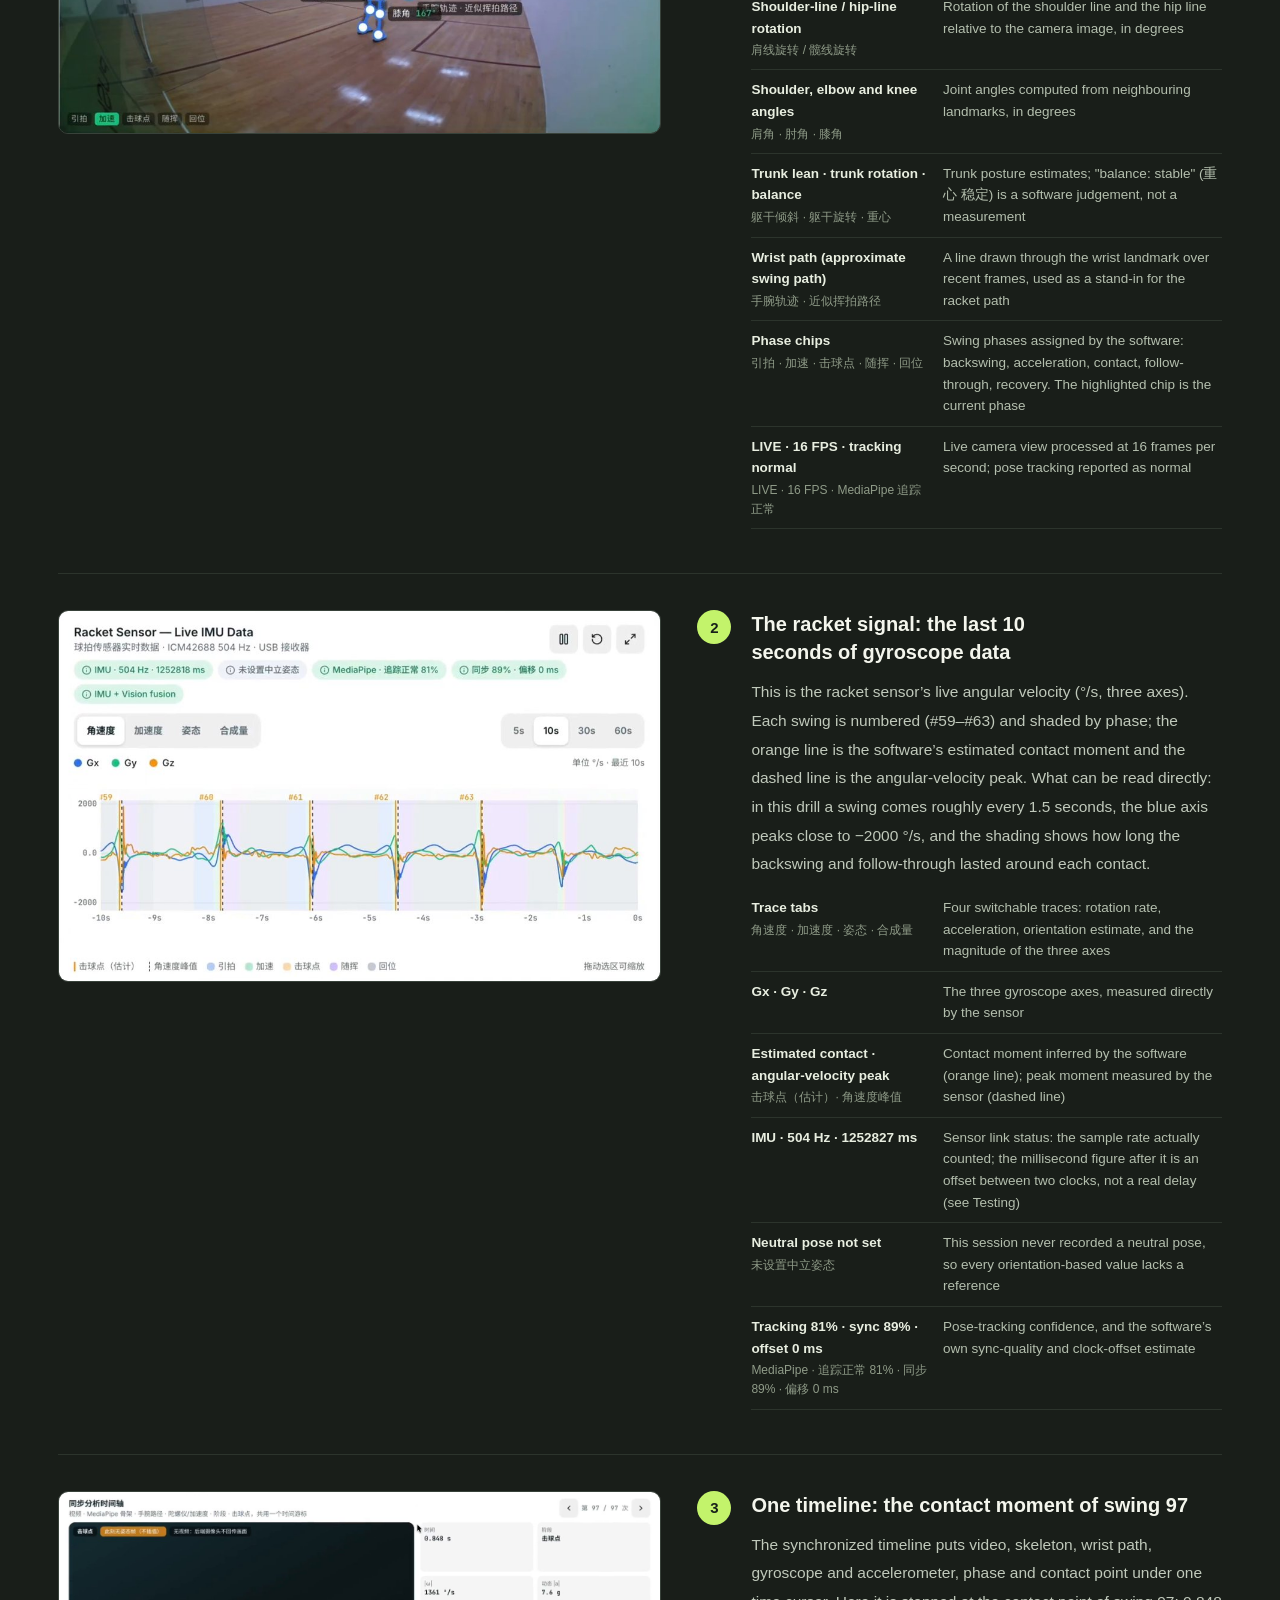
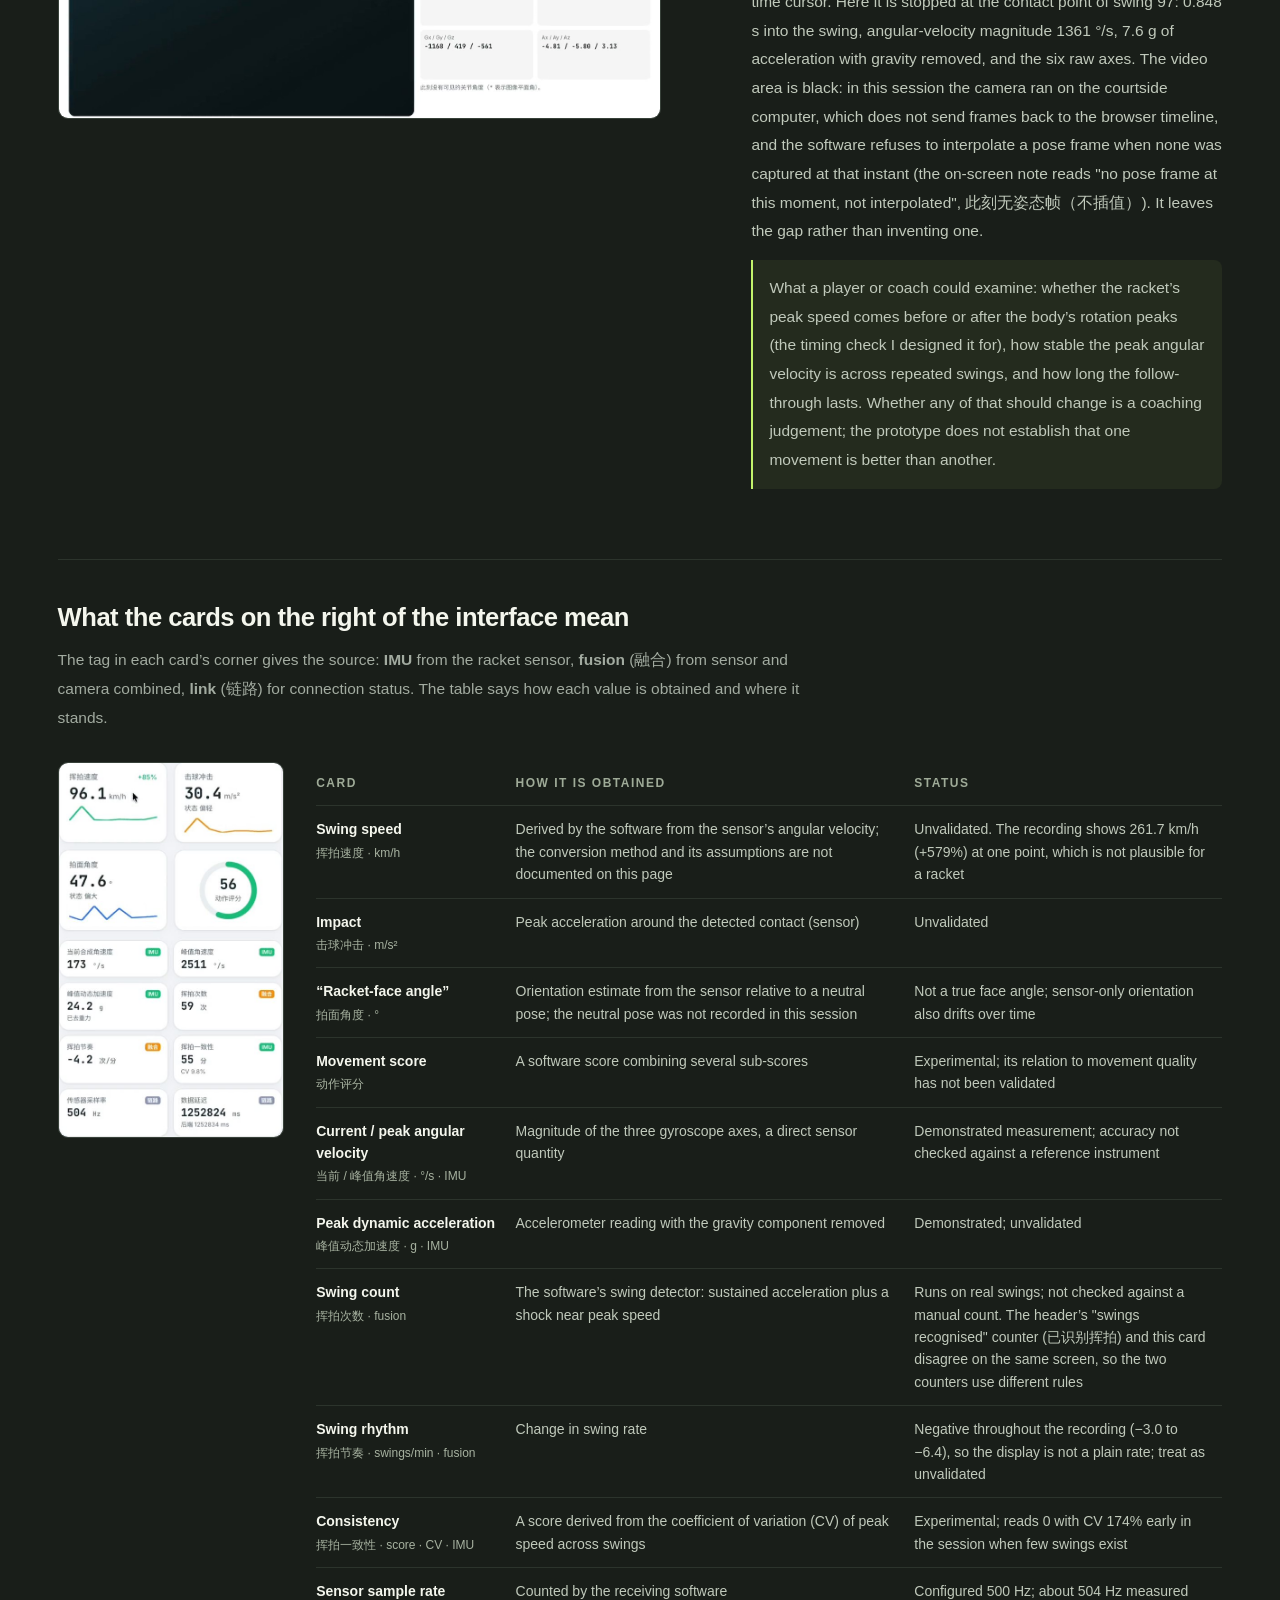
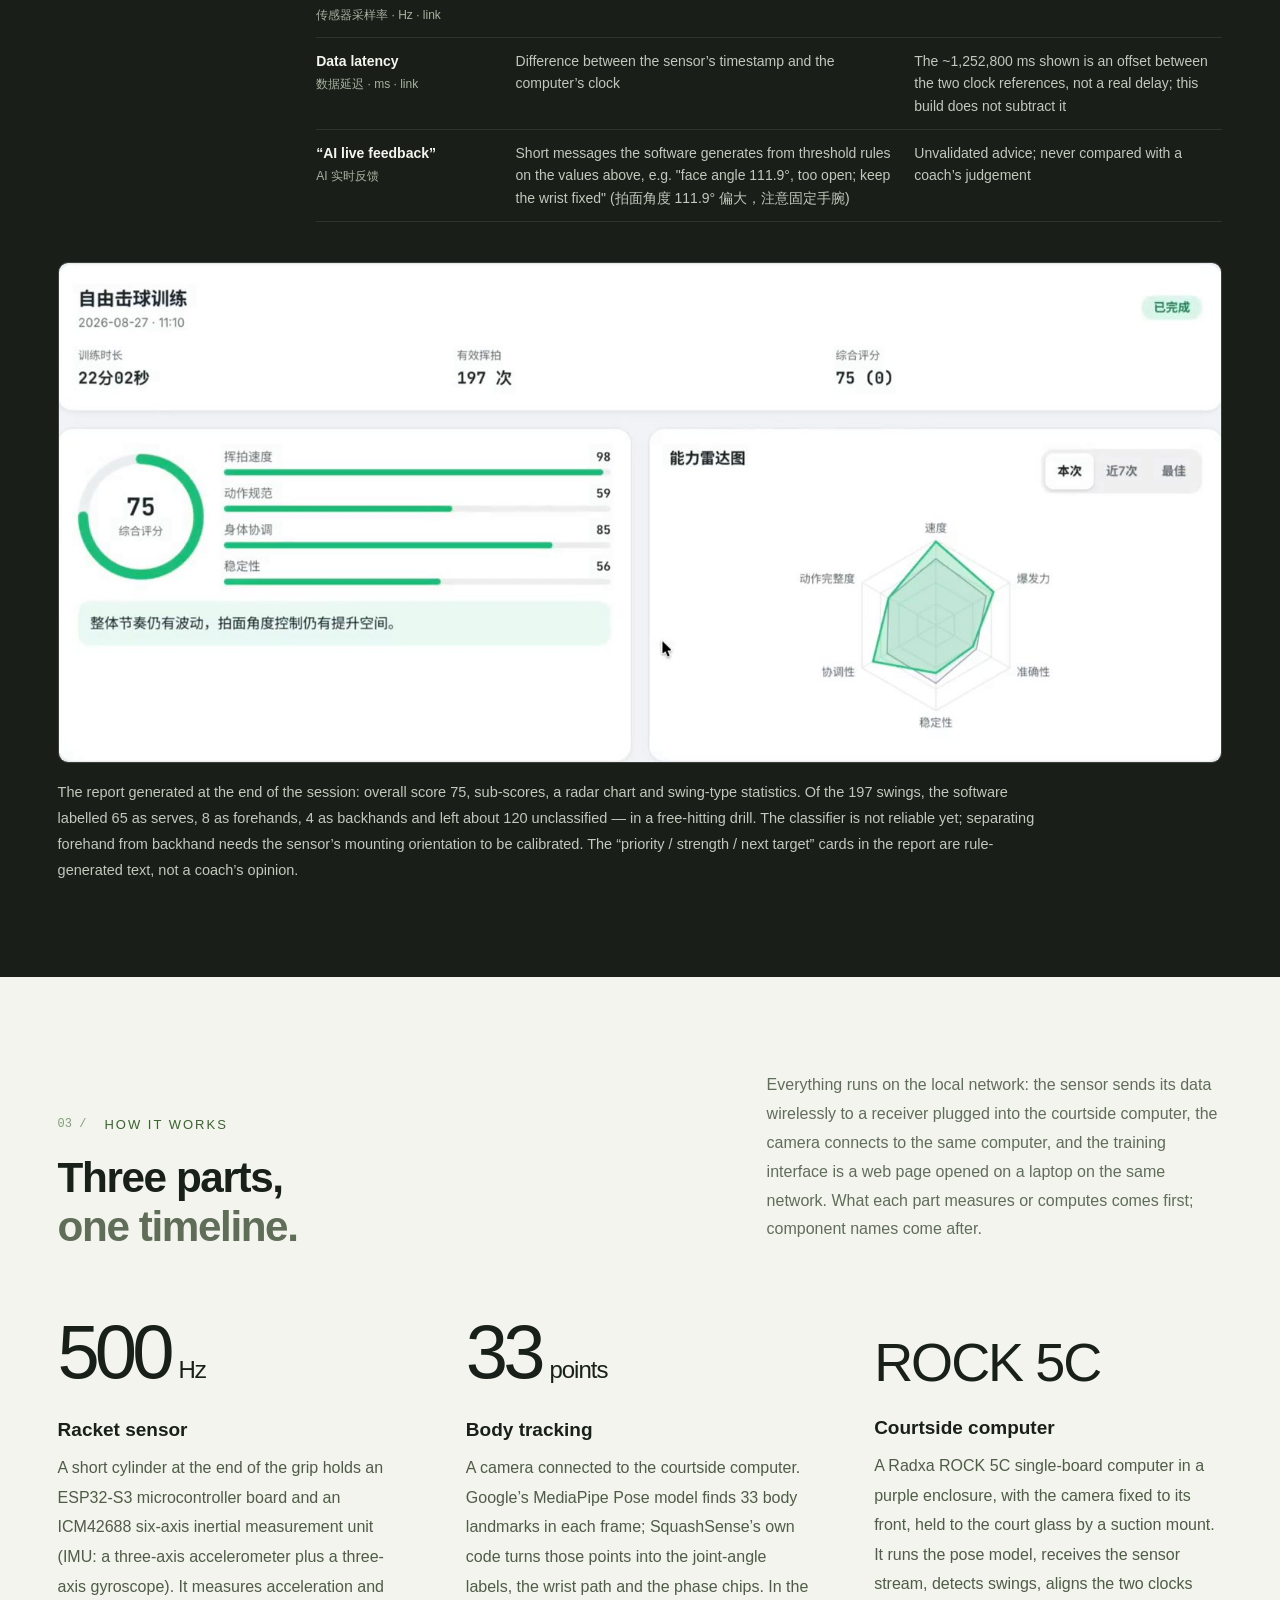
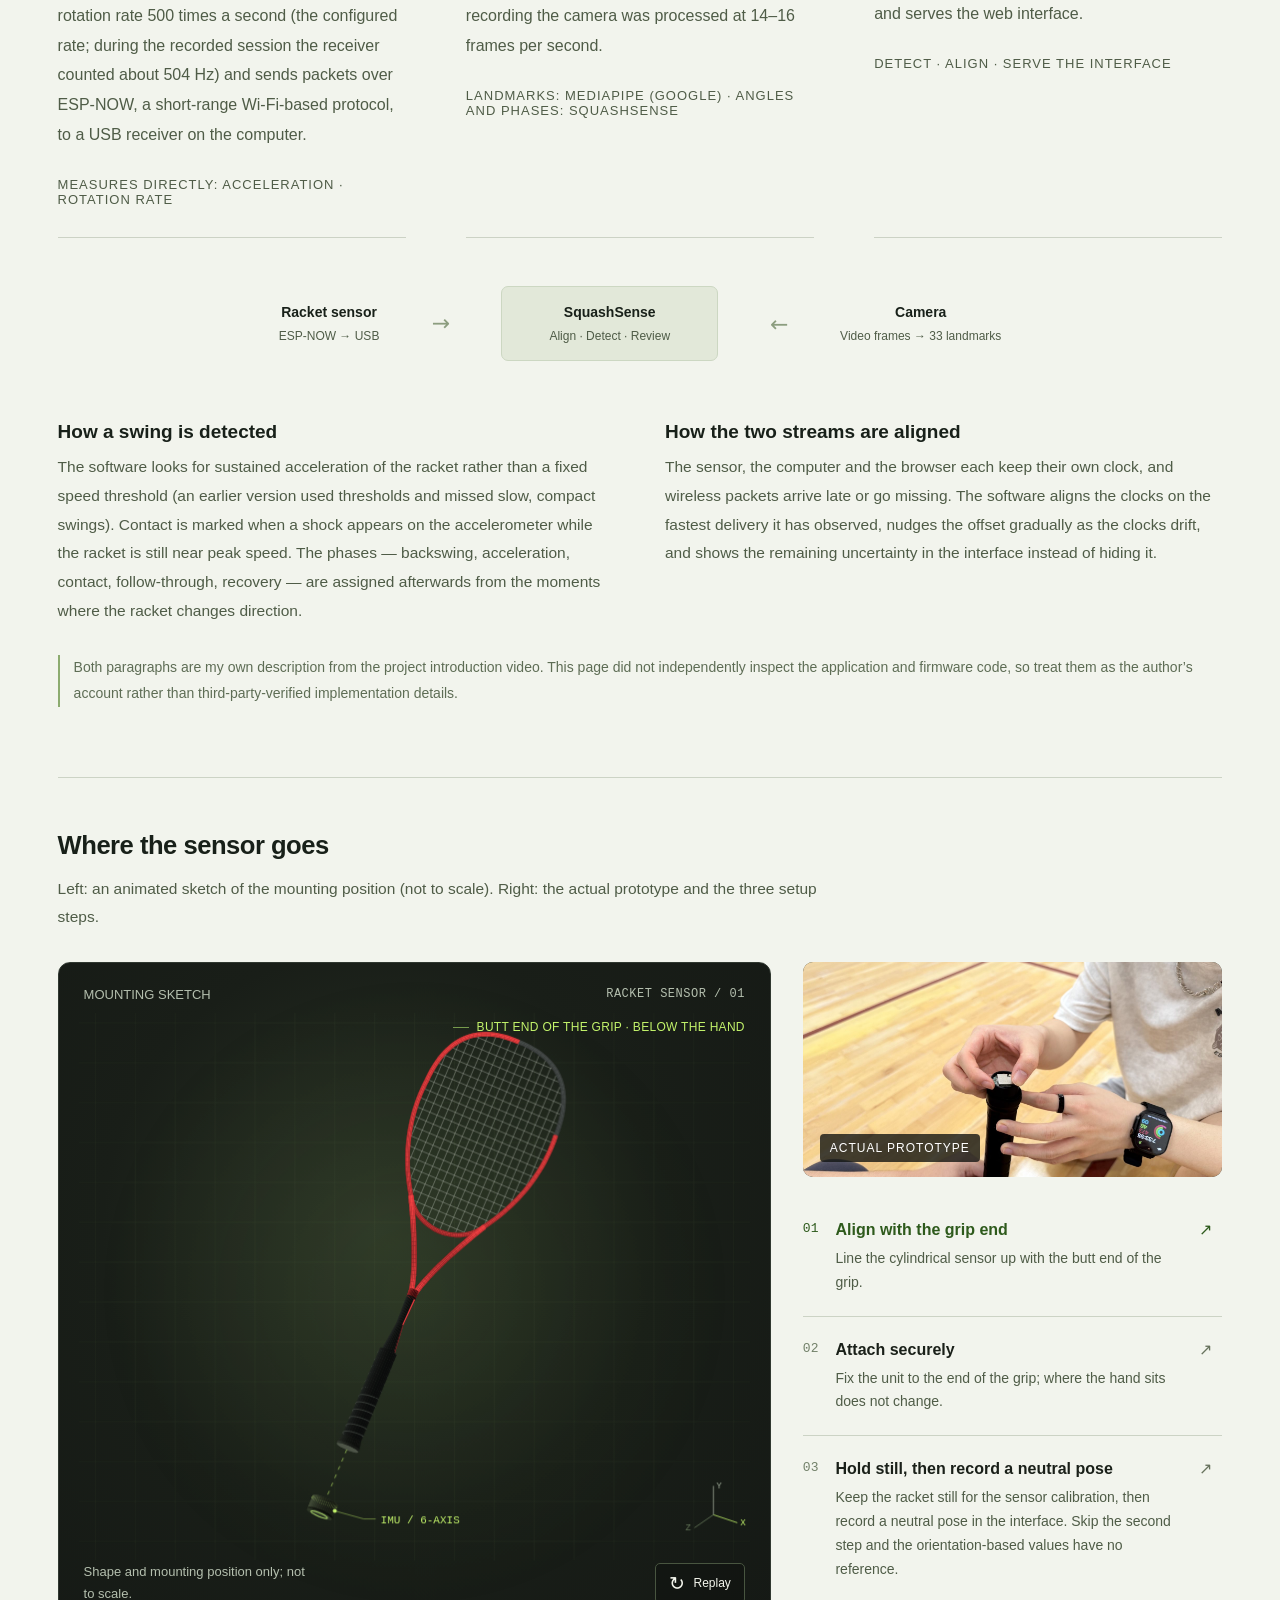
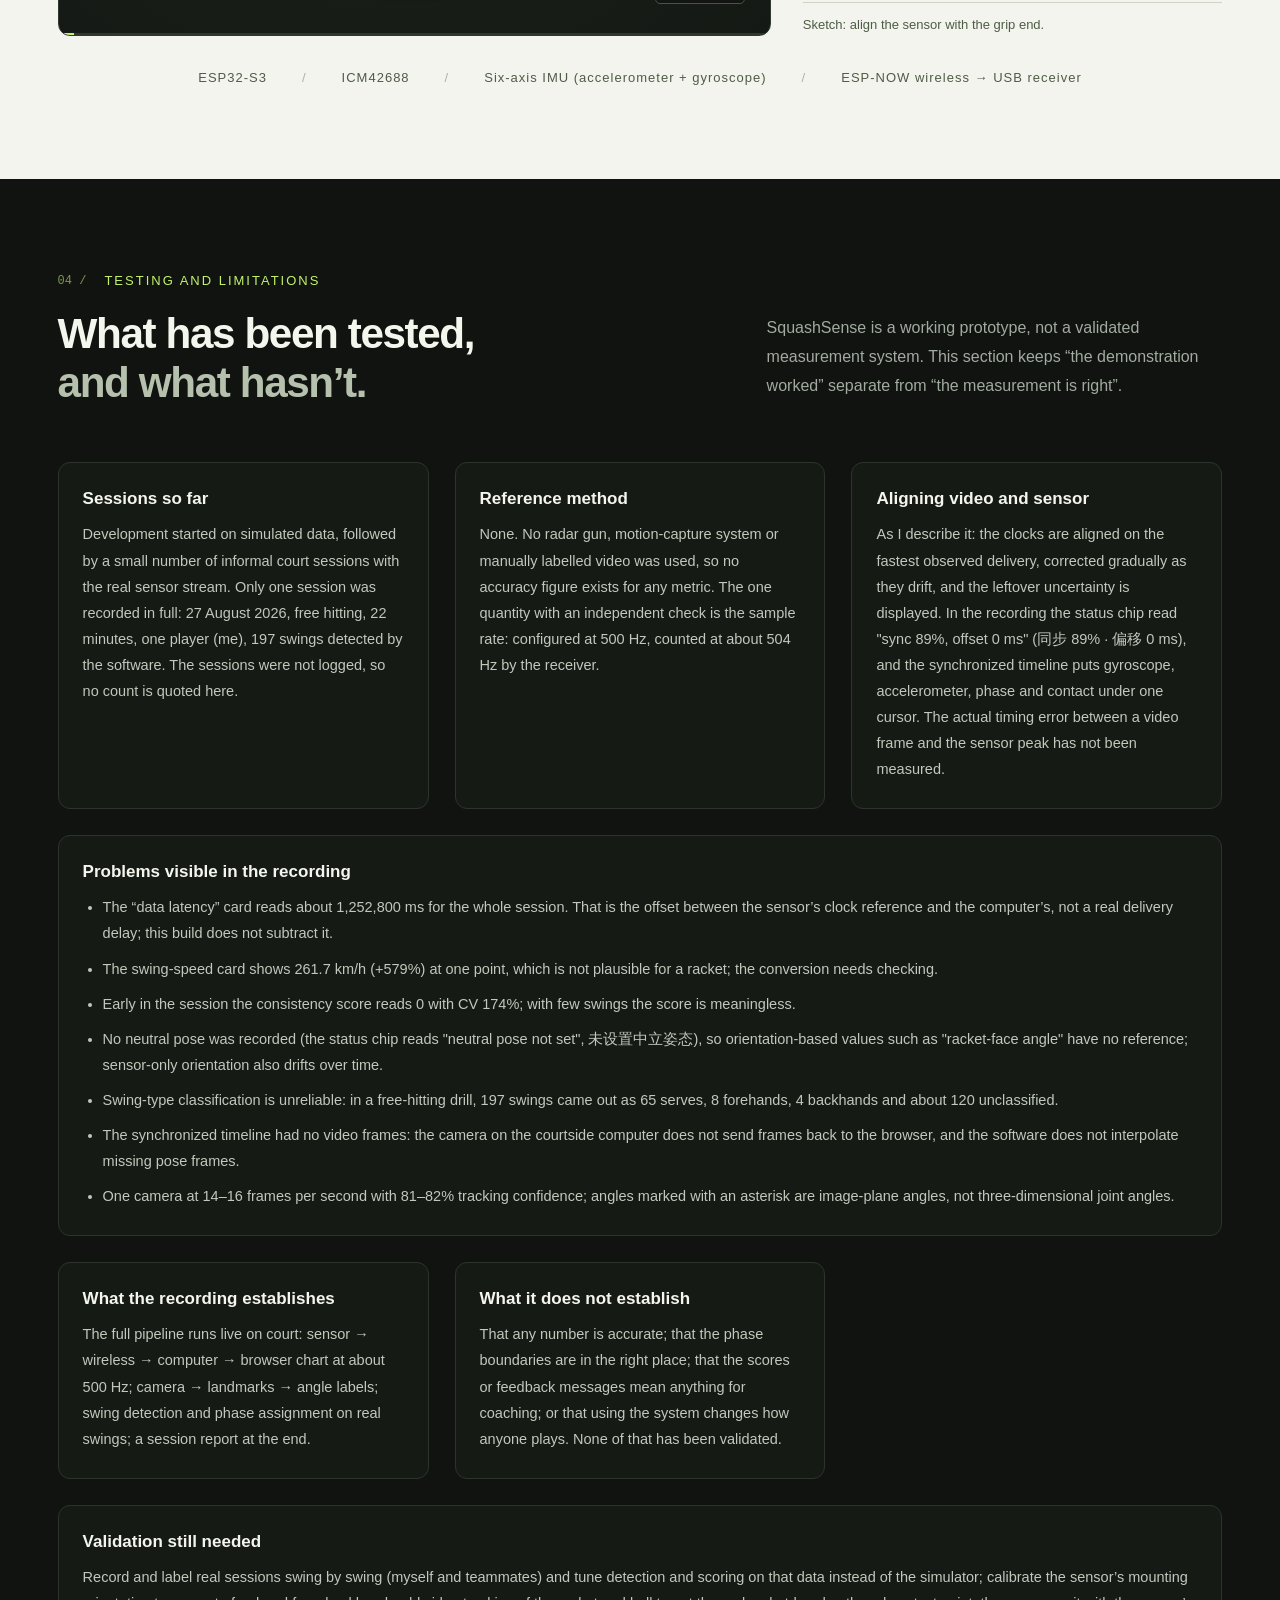
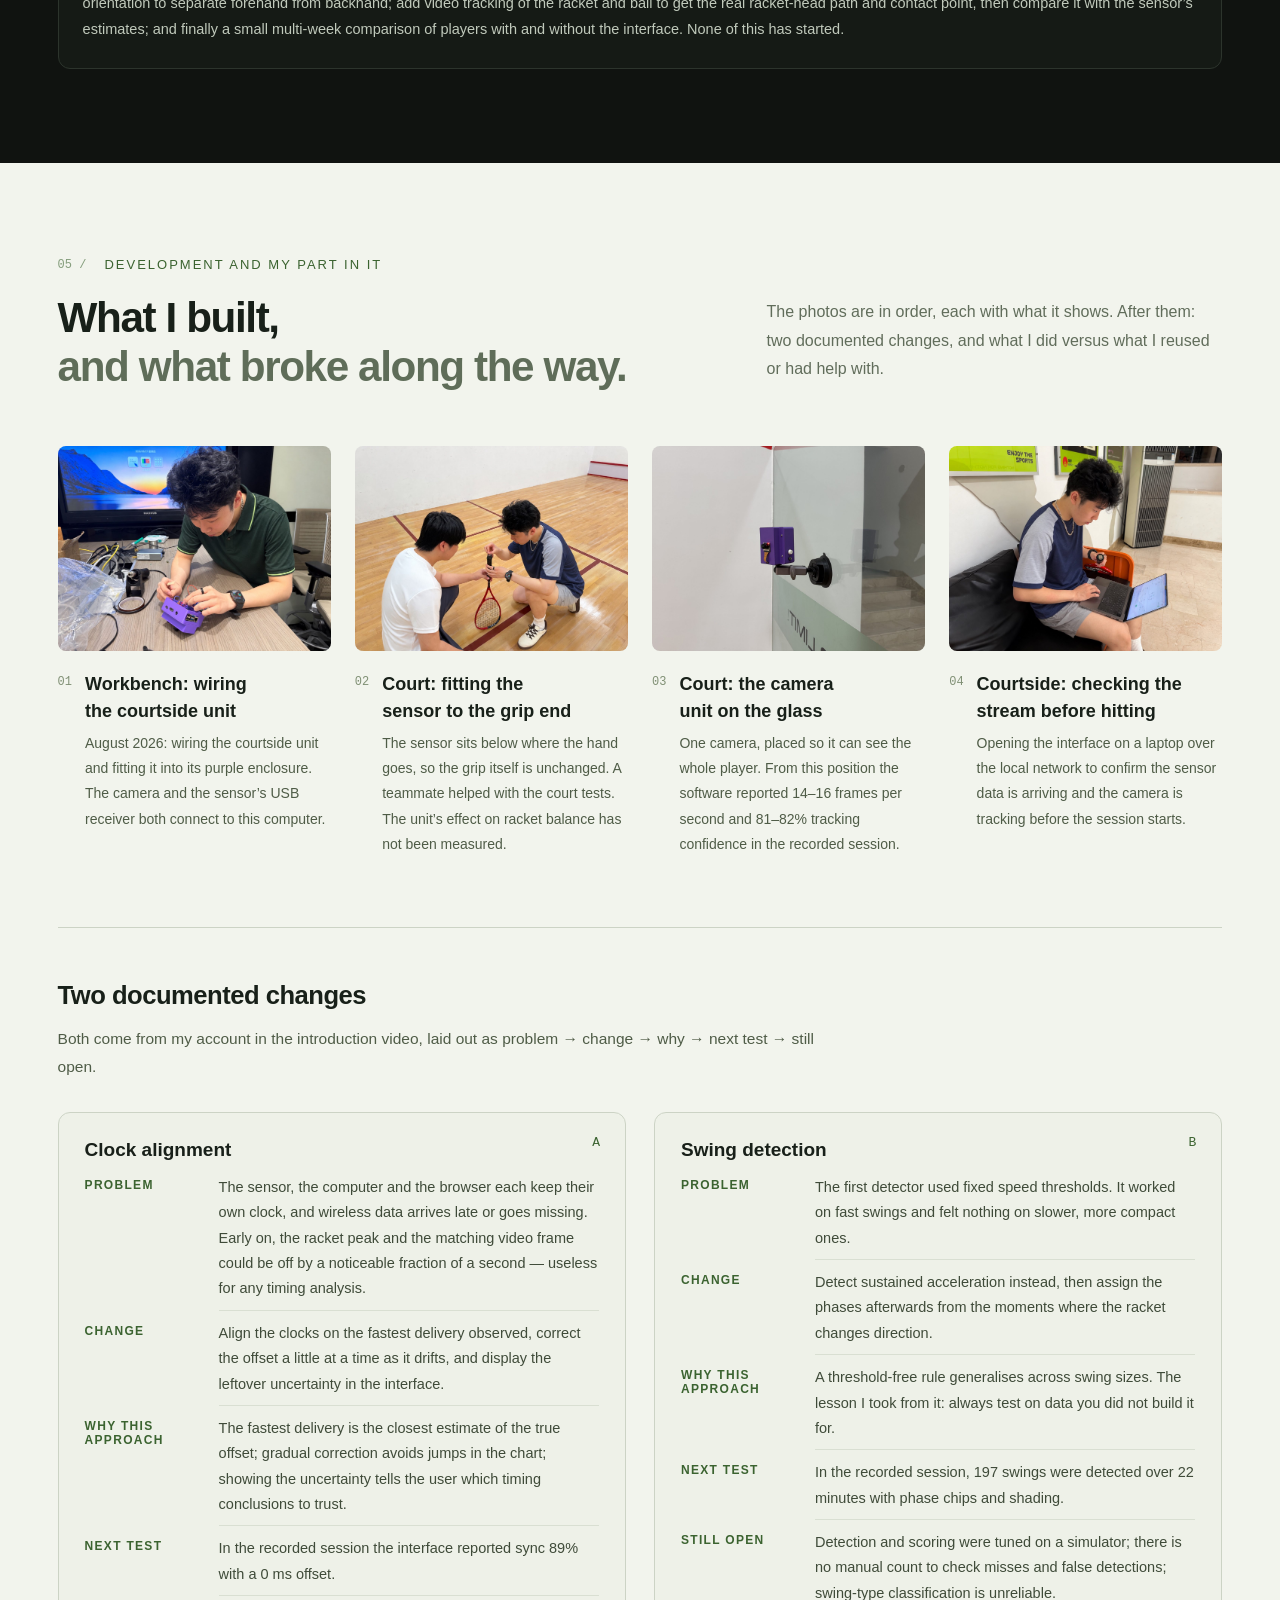
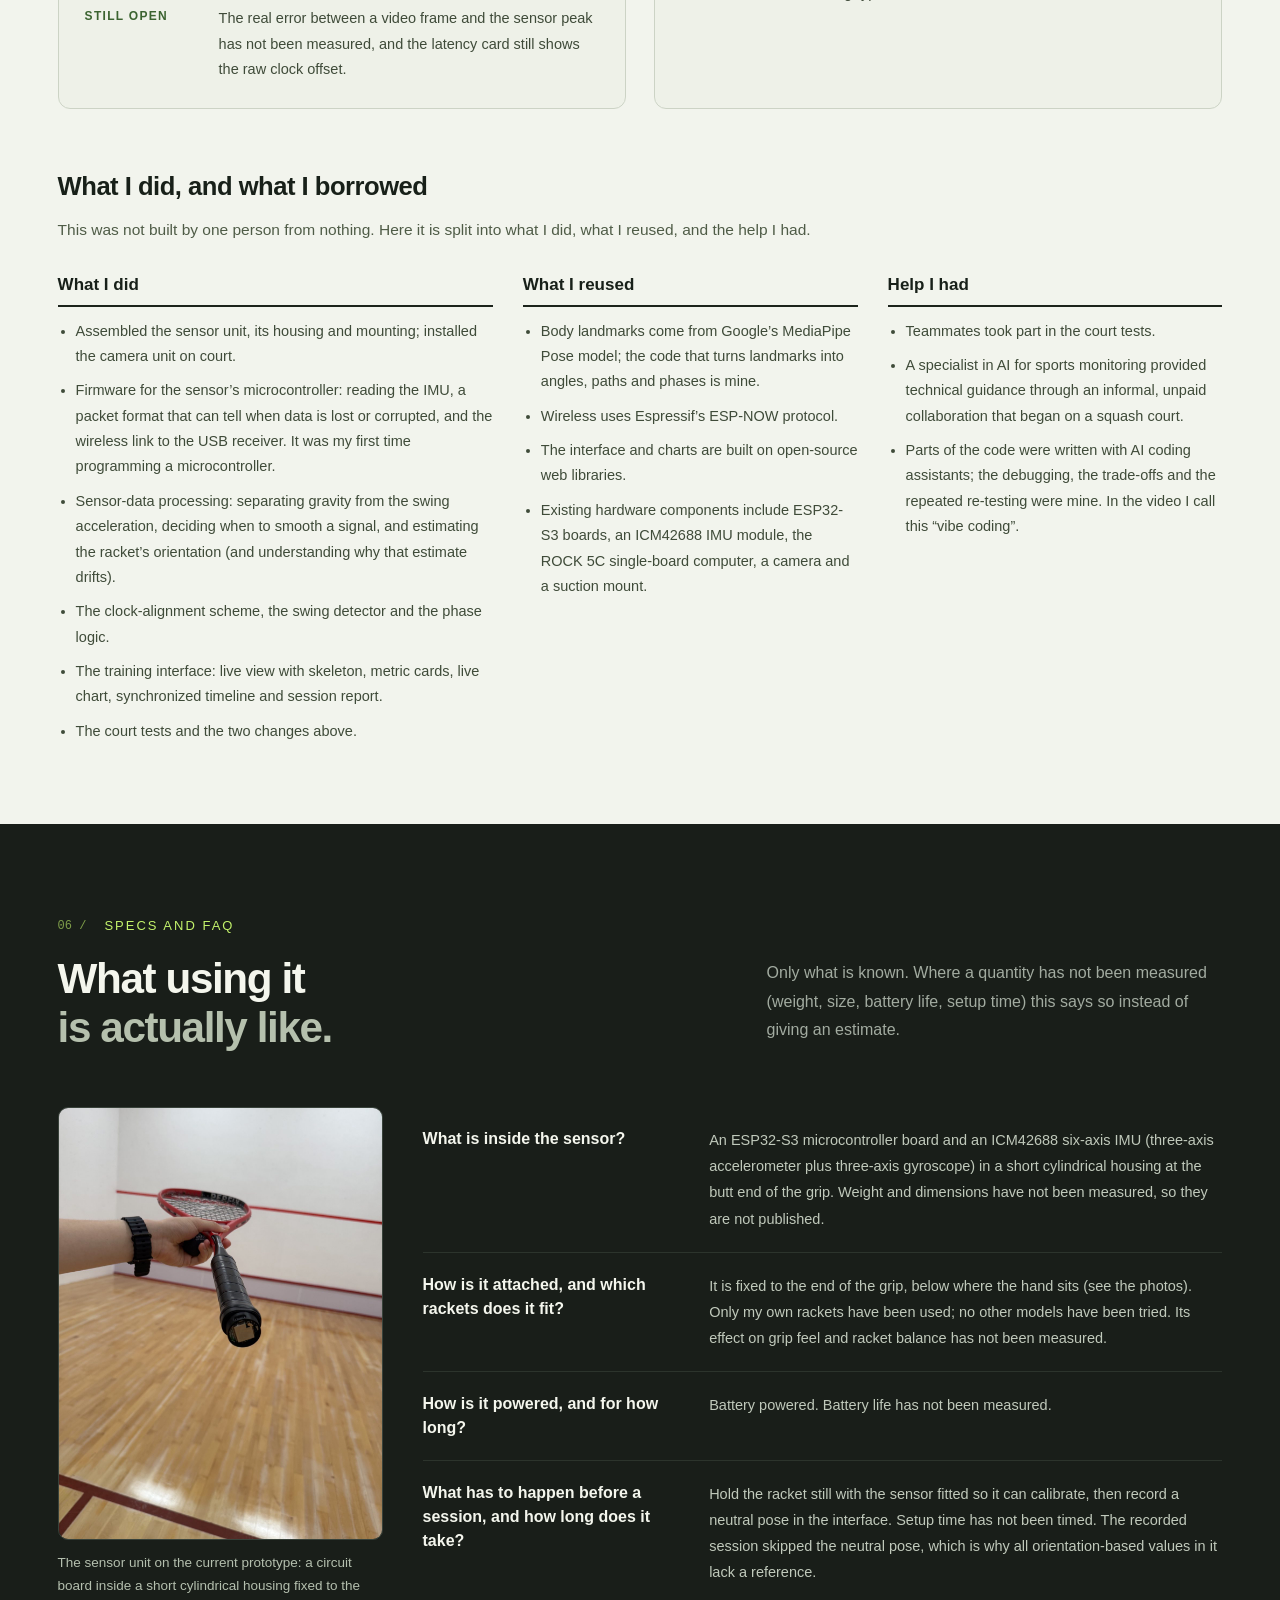
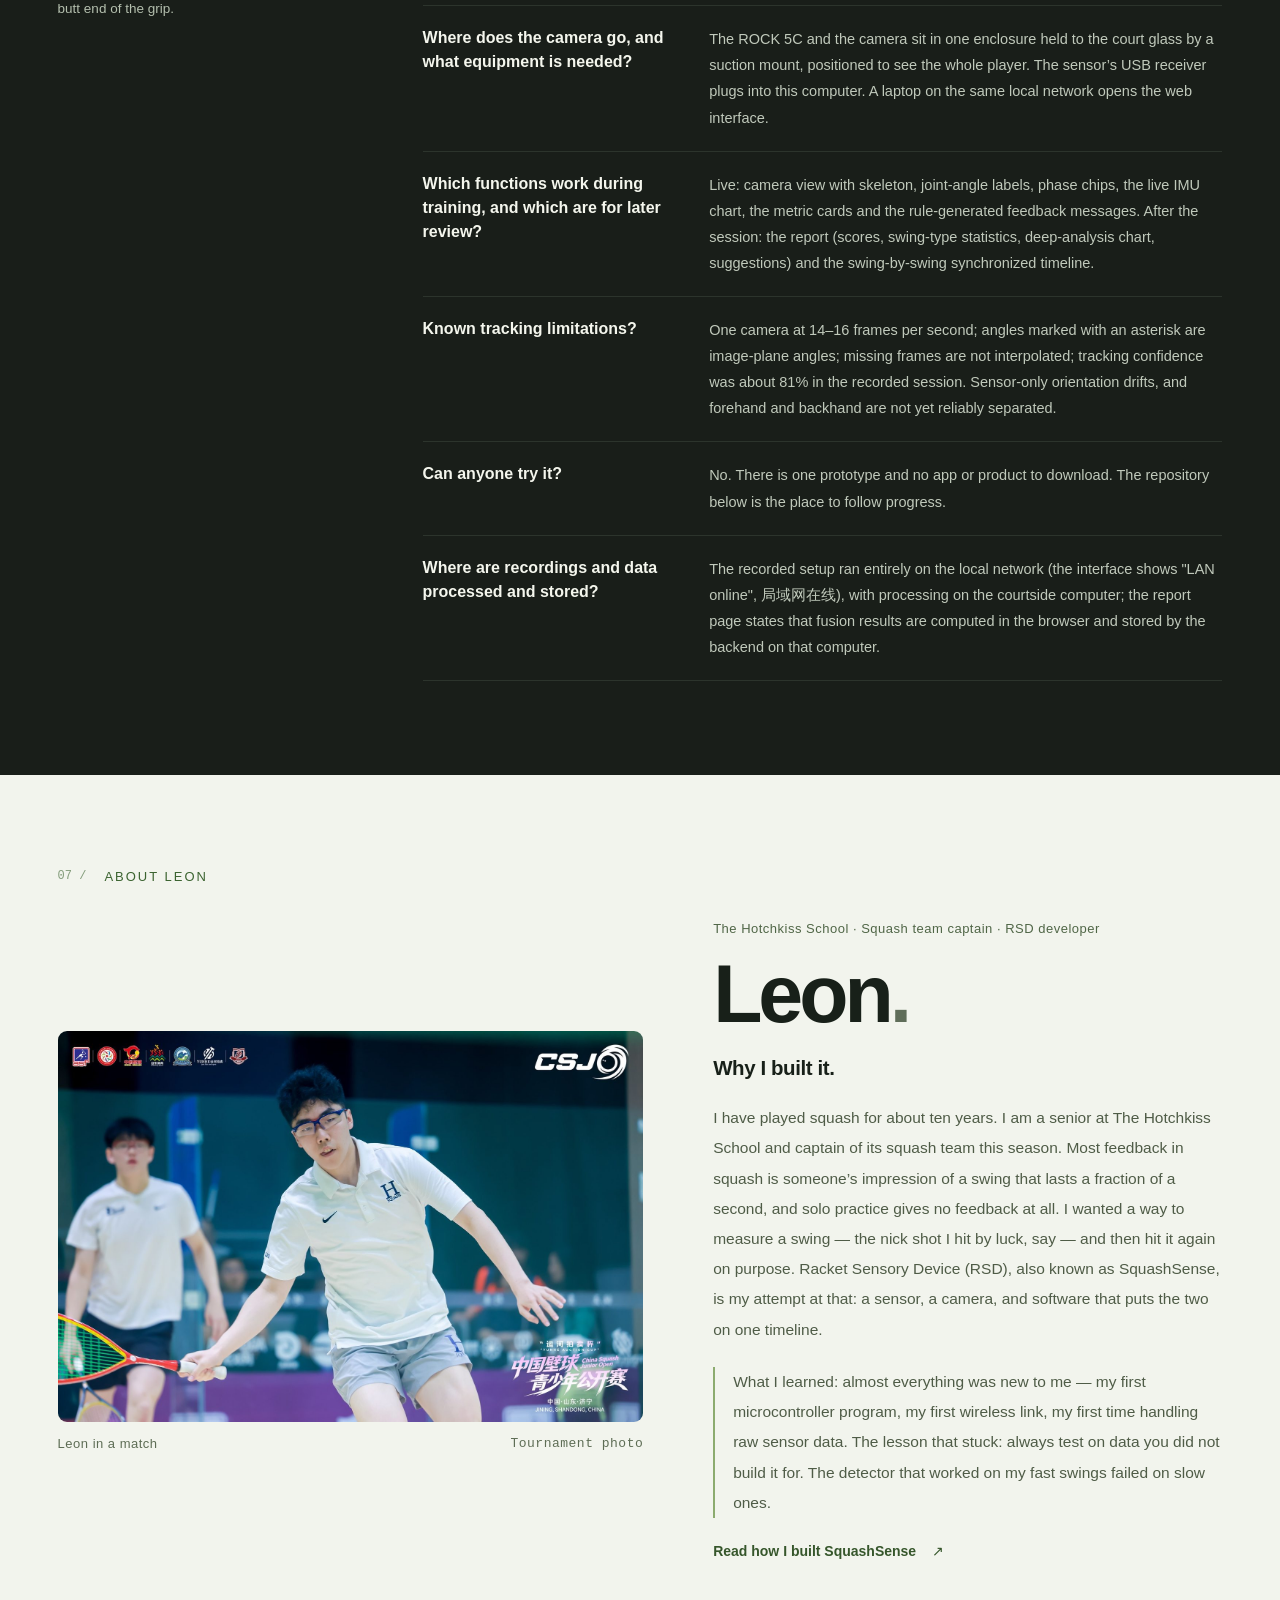
==== commit 628be3da: "Feature Racket Sensory Device name and update school introduction" ====
--- a/index.html
+++ b/index.html
@@ -4,13 +4,13 @@
 <meta charset="UTF-8">
 <meta name="viewport" content="width=device-width,initial-scale=1">
 <meta name="theme-color" content="#101310">
-<meta name="description" content="SquashSense is a student-built squash training research prototype: a racket-mounted motion sensor and camera-based body tracking on one timeline, with an honest account of what has and has not been tested.">
-<title>SquashSense — Review your swing with racket motion and body tracking</title>
+<meta name="description" content="Racket Sensory Device (RSD), also known as SquashSense, combines racket motion and camera-based body tracking on one timeline. Built by Leon, a student at The Hotchkiss School.">
+<title>Racket Sensory Device (RSD) · SquashSense</title>
 <link rel="canonical" href="https://leon-3647.github.io/squashsense/">
 <meta property="og:type" content="website">
 <meta property="og:site_name" content="SquashSense">
-<meta property="og:title" content="SquashSense — Review your swing with racket motion and body tracking">
-<meta property="og:description" content="A student-built squash training research prototype: a racket-mounted motion sensor and camera-based body tracking on one timeline, with an honest account of what has and has not been tested.">
+<meta property="og:title" content="Racket Sensory Device (RSD) · SquashSense">
+<meta property="og:description" content="A squash training prototype by Leon, a student at The Hotchkiss School: a racket-mounted motion sensor and camera-based body tracking on one timeline. Explore the tests and development story.">
 <meta property="og:url" content="https://leon-3647.github.io/squashsense/">
 <meta property="og:image" content="https://leon-3647.github.io/squashsense/assets/hero.jpg">
 <meta property="og:image:width" content="1600">
@@ -18,8 +18,8 @@
 <meta property="og:locale" content="en_US">
 <meta name="twitter:card" content="summary_large_image">
 <link rel="icon" type="image/svg+xml" href="data:image/svg+xml,%3Csvg xmlns='http://www.w3.org/2000/svg' viewBox='0 0 32 32'%3E%3Crect width='32' height='32' rx='9' fill='%23c3f36b'/%3E%3Cpath d='M23 9H13a4 4 0 0 0 0 8h6a3 3 0 0 1 0 6H9' stroke='%23101310' stroke-width='4' fill='none'/%3E%3C/svg%3E">
-<link rel="stylesheet" href="styles/main.css?v=20261011-en">
-<link rel="stylesheet" href="styles/story.css?v=20261031">
+<link rel="stylesheet" href="styles/main.css?v=20261104-rsd">
+<link rel="stylesheet" href="styles/story.css?v=20261104-rsd">
 <script type="module" src="js/main.js?v=20261011-en"></script>
 </head>
 <body>
@@ -45,8 +45,9 @@
 <section class="hero" id="overview">
   <div class="hero-copy">
     <div class="eyebrow"><span class="eyebrow-line"></span><span>STUDENT-BUILT TRAINING RESEARCH PROTOTYPE</span></div>
-    <h1>Review your swing with racket motion<br><span>and body tracking.</span></h1>
-    <p class="hero-description">SquashSense is a prototype I built to look at a squash swing from two sides at once. A small motion sensor on the end of the racket grip records how fast the racket moves and turns. A camera on a small computer at the side of the court tracks the body and estimates joint angles. The software puts both on one timeline, so after a session you can look at a swing with numbers and video together instead of relying only on what you or a coach remember.</p>
+    <h1>Racket Sensory<br><span>Device (RSD)</span></h1>
+    <p class="hero-purpose">Review your swing with racket motion and body tracking.</p>
+    <p class="hero-description">Racket Sensory Device (RSD), also known as SquashSense, is a prototype I built to look at a squash swing from two sides at once. A small motion sensor on the end of the racket grip records how fast the racket moves and turns. A camera on a small computer at the side of the court tracks the body and estimates joint angles. The software puts both on one timeline, so after a session you can look at a swing with numbers and video together instead of relying only on what you or a coach remember.</p>
     <div class="hero-actions">
       <a class="button button-lime" href="#demo"><span class="play-small">▶</span><span>See a recorded test</span></a>
       <a class="text-link" href="#story"><span>How I built it</span><span>↗</span></a>
@@ -405,10 +406,10 @@
     <div class="author-intro">
       <figure class="author-lead-photo"><img src="assets/author/leon-court.jpg" alt="Leon hitting a forehand during a squash match" width="1600" height="1067" loading="lazy"><figcaption><span>Leon in a match</span><span>Tournament photo</span></figcaption></figure>
       <div class="author-bio">
-        <p class="author-role">Squash player · school team captain · built SquashSense</p>
+        <p class="author-role">The Hotchkiss School · Squash team captain · RSD developer</p>
         <h2 id="author-name">Leon<span>.</span></h2>
         <h3>Why I built it.</h3>
-        <p>I have played squash for about ten years. I am a senior at a boarding high school in the United States and captain of its squash team this season. Most feedback in squash is someone’s impression of a swing that lasts a fraction of a second, and solo practice gives no feedback at all. I wanted a way to measure a swing — the nick shot I hit by luck, say — and then hit it again on purpose. SquashSense is my attempt at that: a sensor, a camera, and software that puts the two on one timeline.</p>
+        <p>I have played squash for about ten years. I am a senior at The Hotchkiss School and captain of its squash team this season. Most feedback in squash is someone’s impression of a swing that lasts a fraction of a second, and solo practice gives no feedback at all. I wanted a way to measure a swing — the nick shot I hit by luck, say — and then hit it again on purpose. Racket Sensory Device (RSD), also known as SquashSense, is my attempt at that: a sensor, a camera, and software that puts the two on one timeline.</p>
         <p class="author-project">What I learned: almost everything was new to me — my first microcontroller program, my first wireless link, my first time handling raw sensor data. The lesson that stuck: always test on data you did not build it for. The detector that worked on my fast swings failed on slow ones.</p>
         <a class="journey-inline-link" href="story.html">Read how I built SquashSense <span aria-hidden="true">↗</span></a>
       </div>
--- a/styles/main.css
+++ b/styles/main.css
@@ -92,6 +92,7 @@
 @media(max-width:760px){.site-header{height:auto}.site-header nav{display:none}.site-header.menu-open nav{display:flex}}
 
 /* Hero */
+.hero-purpose{max-width:480px;font-size:clamp(19px,1.65vw,24px);font-weight:500;line-height:1.45;color:#e3eadc;margin:20px 0 0;text-wrap:balance}
 .hero-description{max-width:520px;font-size:16.5px;line-height:1.85;color:#c3ccbd}
 html[lang=en] .hero-description{line-height:1.7}
 html[lang=en] h1{font-size:clamp(40px,4.1vw,70px);letter-spacing:-2.4px;line-height:1.08}
--- a/styles/story.css
+++ b/styles/story.css
@@ -30,6 +30,7 @@
 .story-masthead-inner{max-width:1340px;margin:auto;display:grid;grid-template-columns:1.1fr 1fr;gap:8%;align-items:center}
 html[lang=en] .story-masthead h1{font-size:clamp(44px,5.3vw,78px);font-weight:550;line-height:1.06;letter-spacing:-3px;margin:25px 0}
 .story-masthead h1 span{color:var(--lime)}
+.story-project-name{font-size:18px;font-weight:600;line-height:1.5;color:var(--lime);margin:0 0 18px}
 .story-deck{font-size:18px;line-height:1.8;color:#c0c9b8;max-width:550px}
 .story-byline{display:flex;gap:14px;align-items:center;flex-wrap:wrap;font-size:13px;color:#b8c5ac;margin-top:30px;padding-top:22px;border-top:1px solid #38442f;max-width:550px}
 .story-byline strong{font-weight:600;color:#e8edde}
